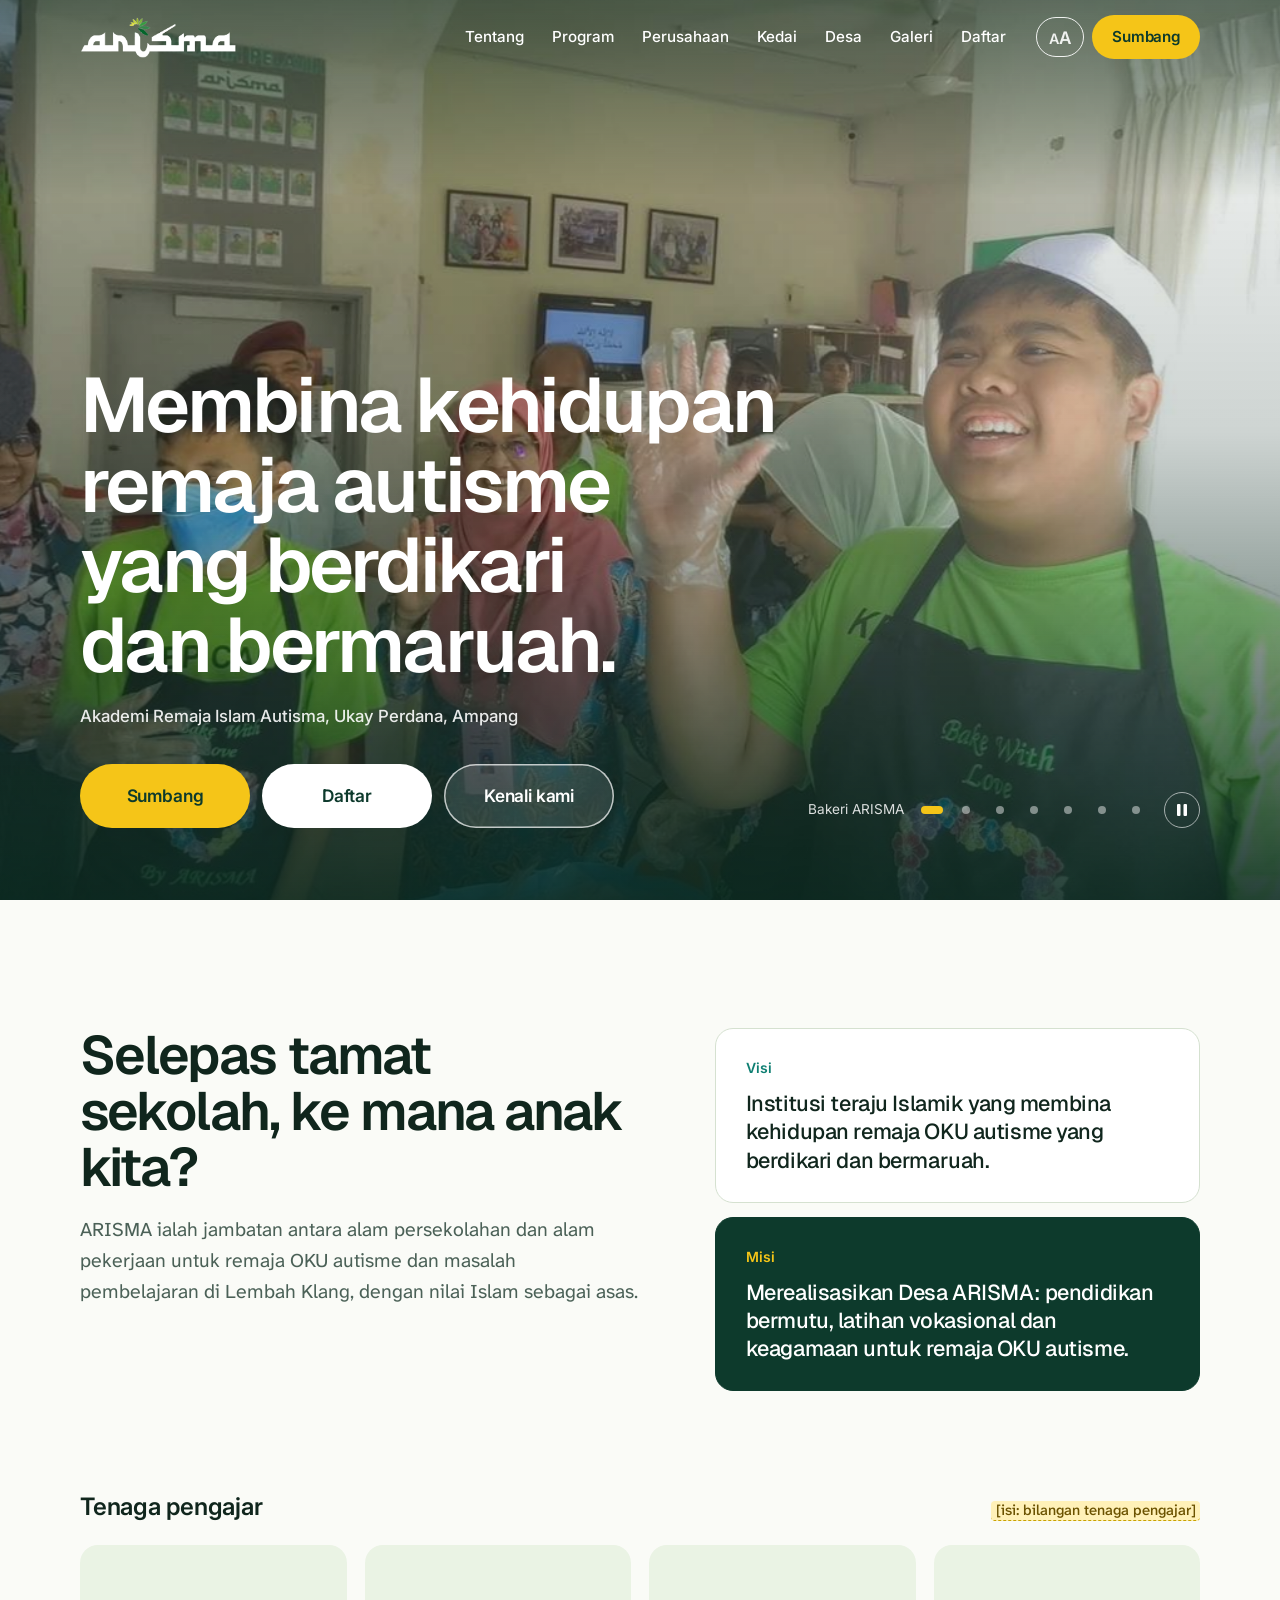
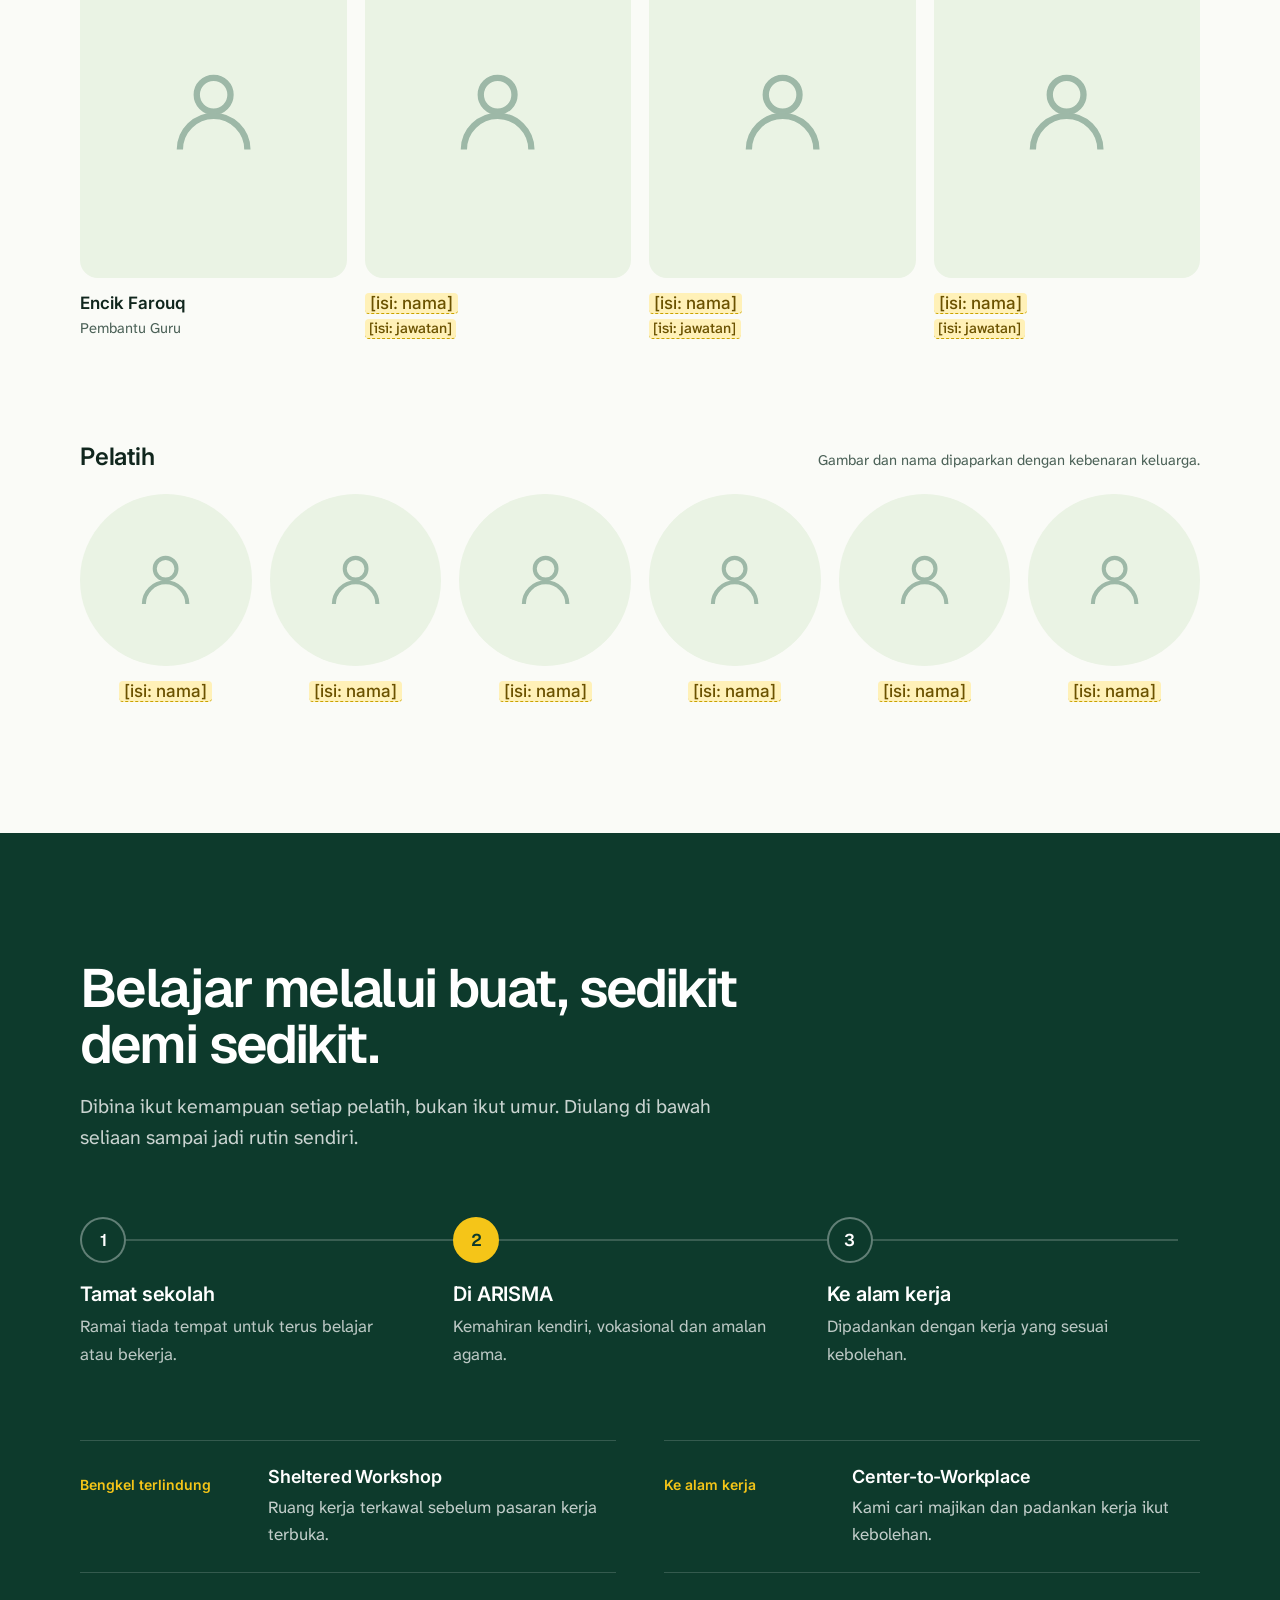
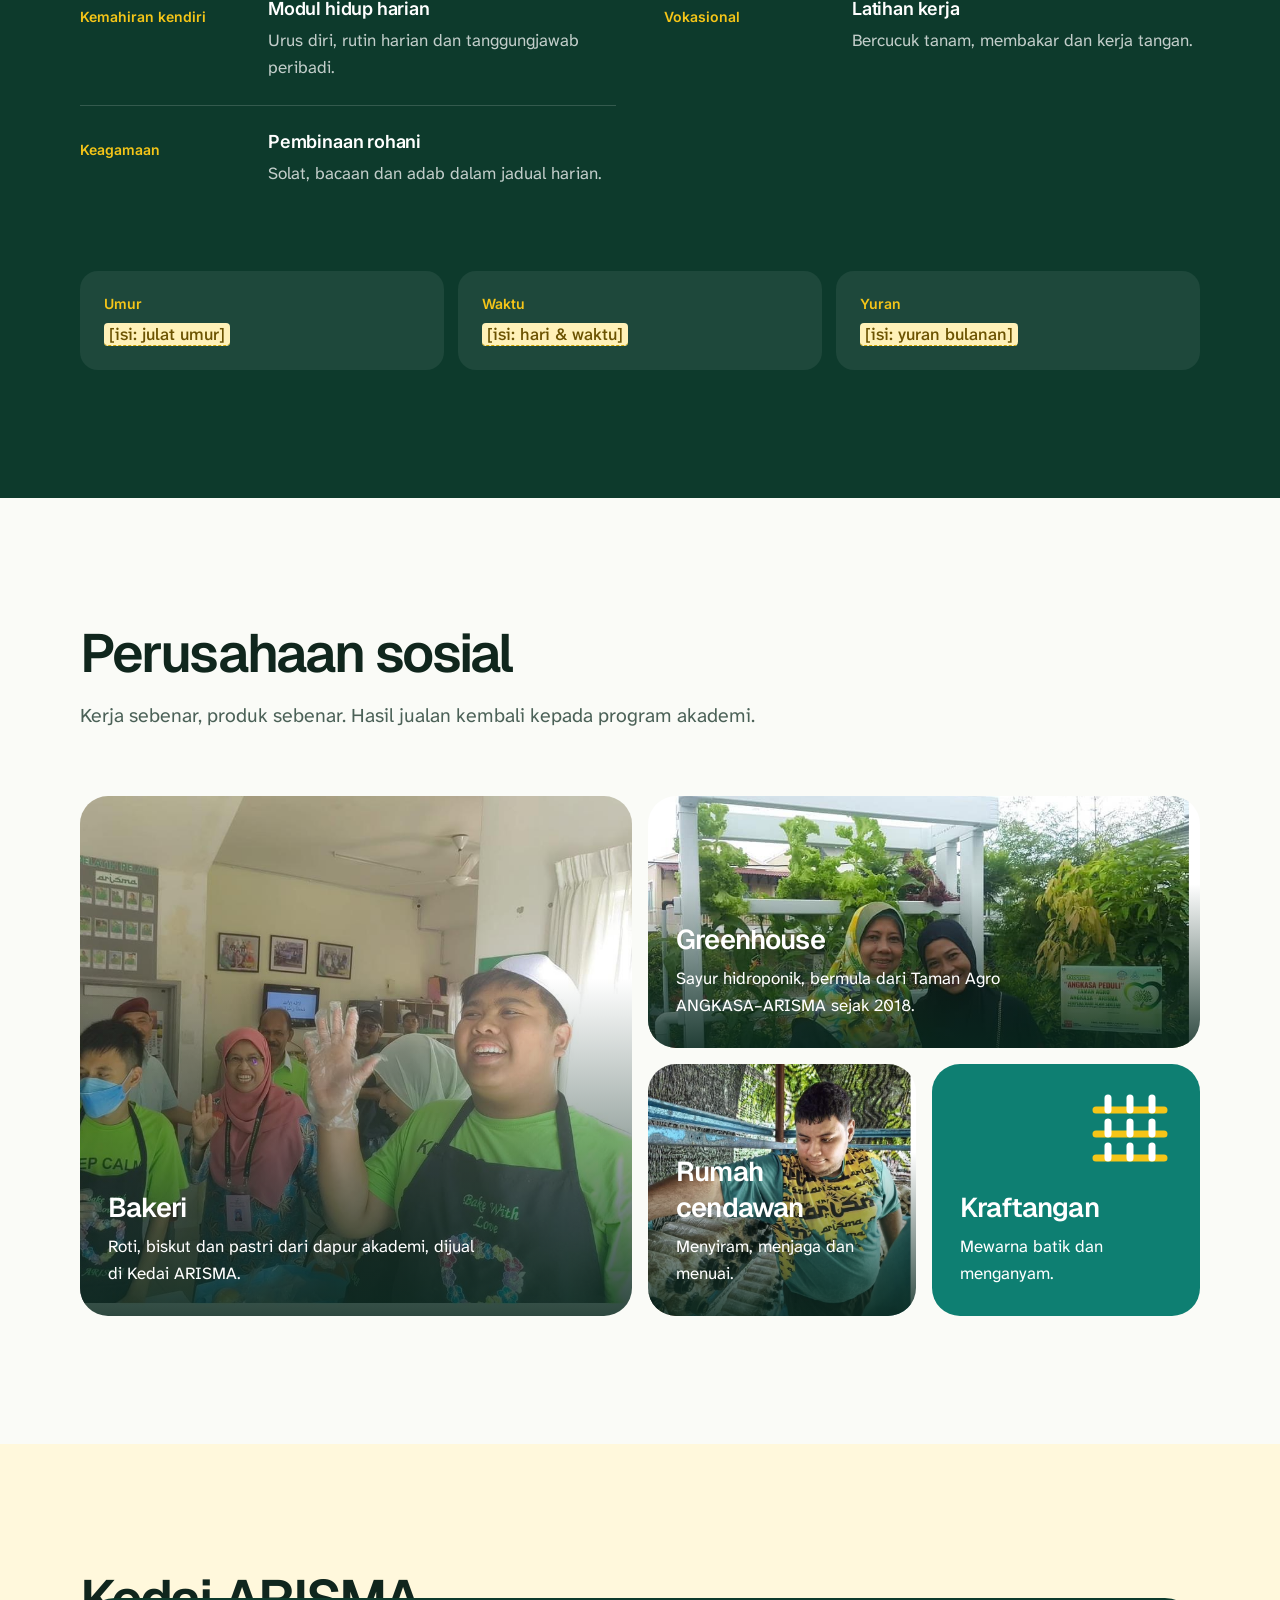
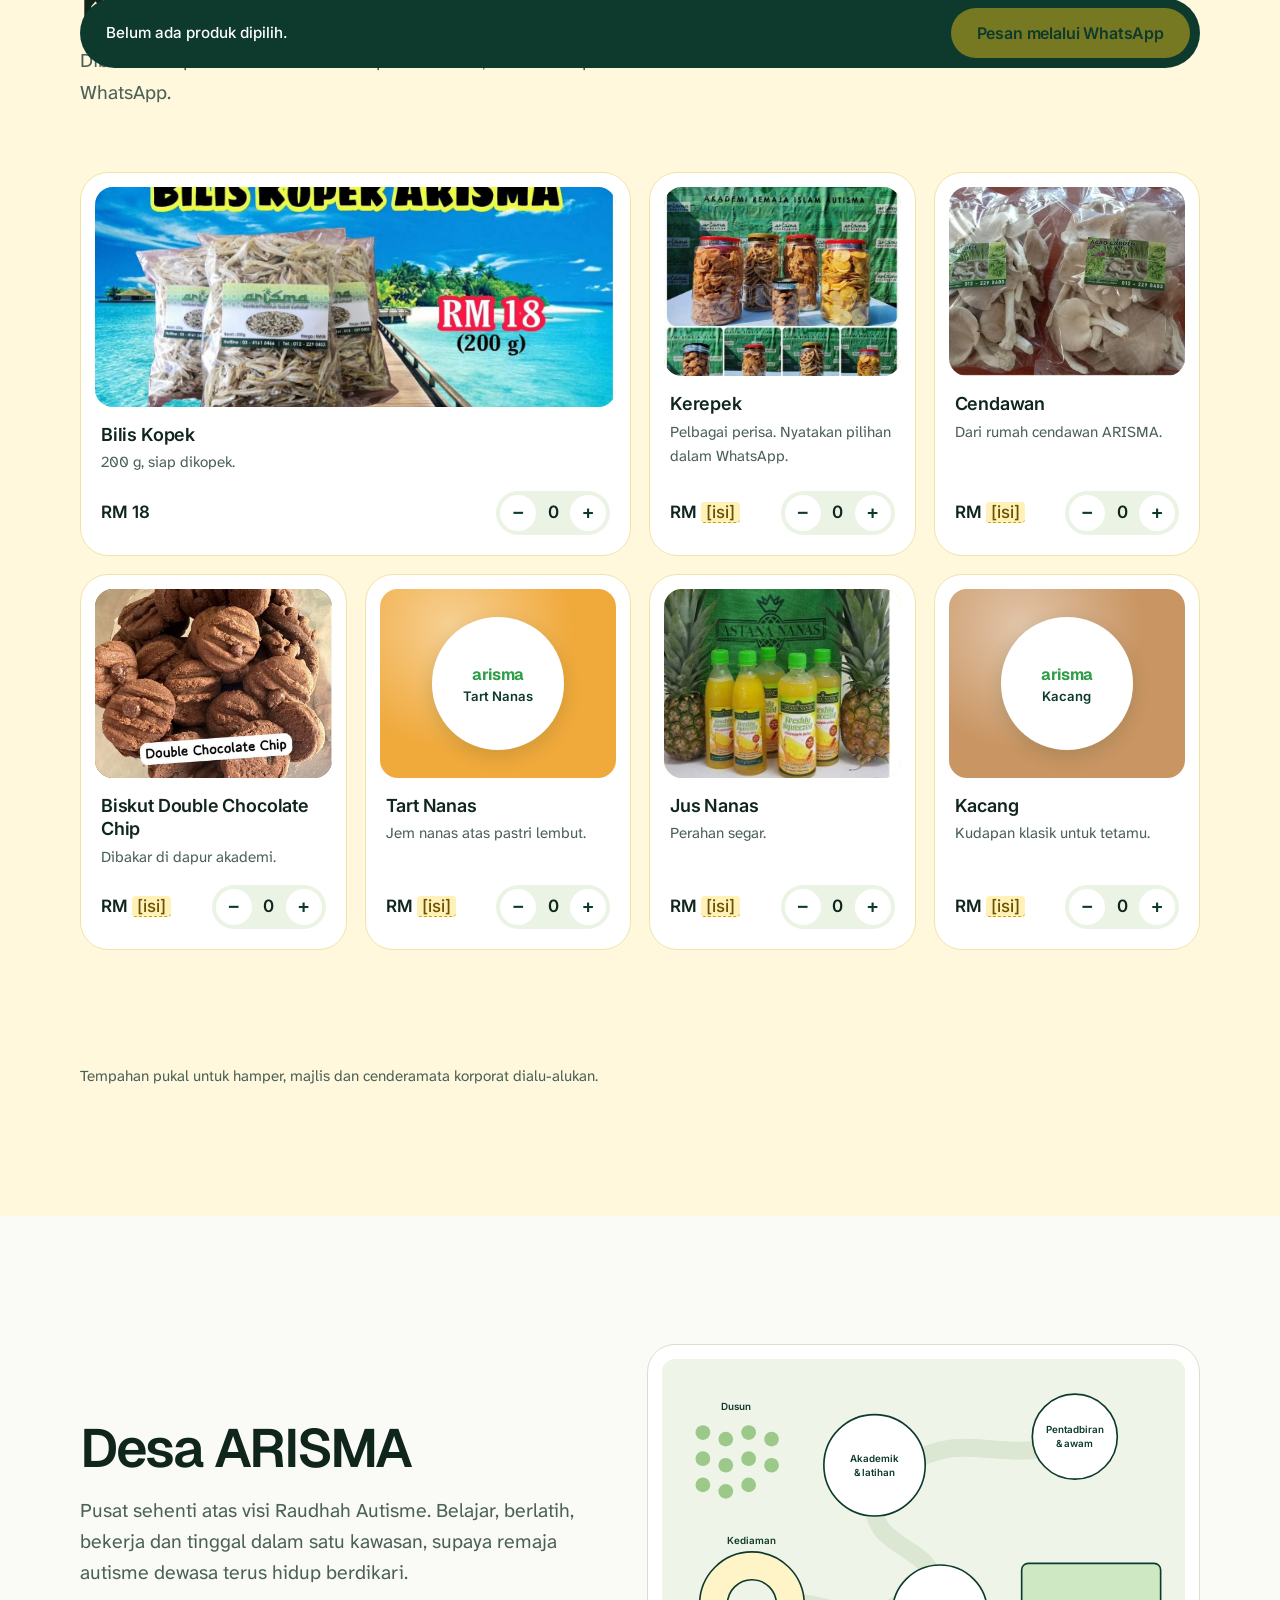
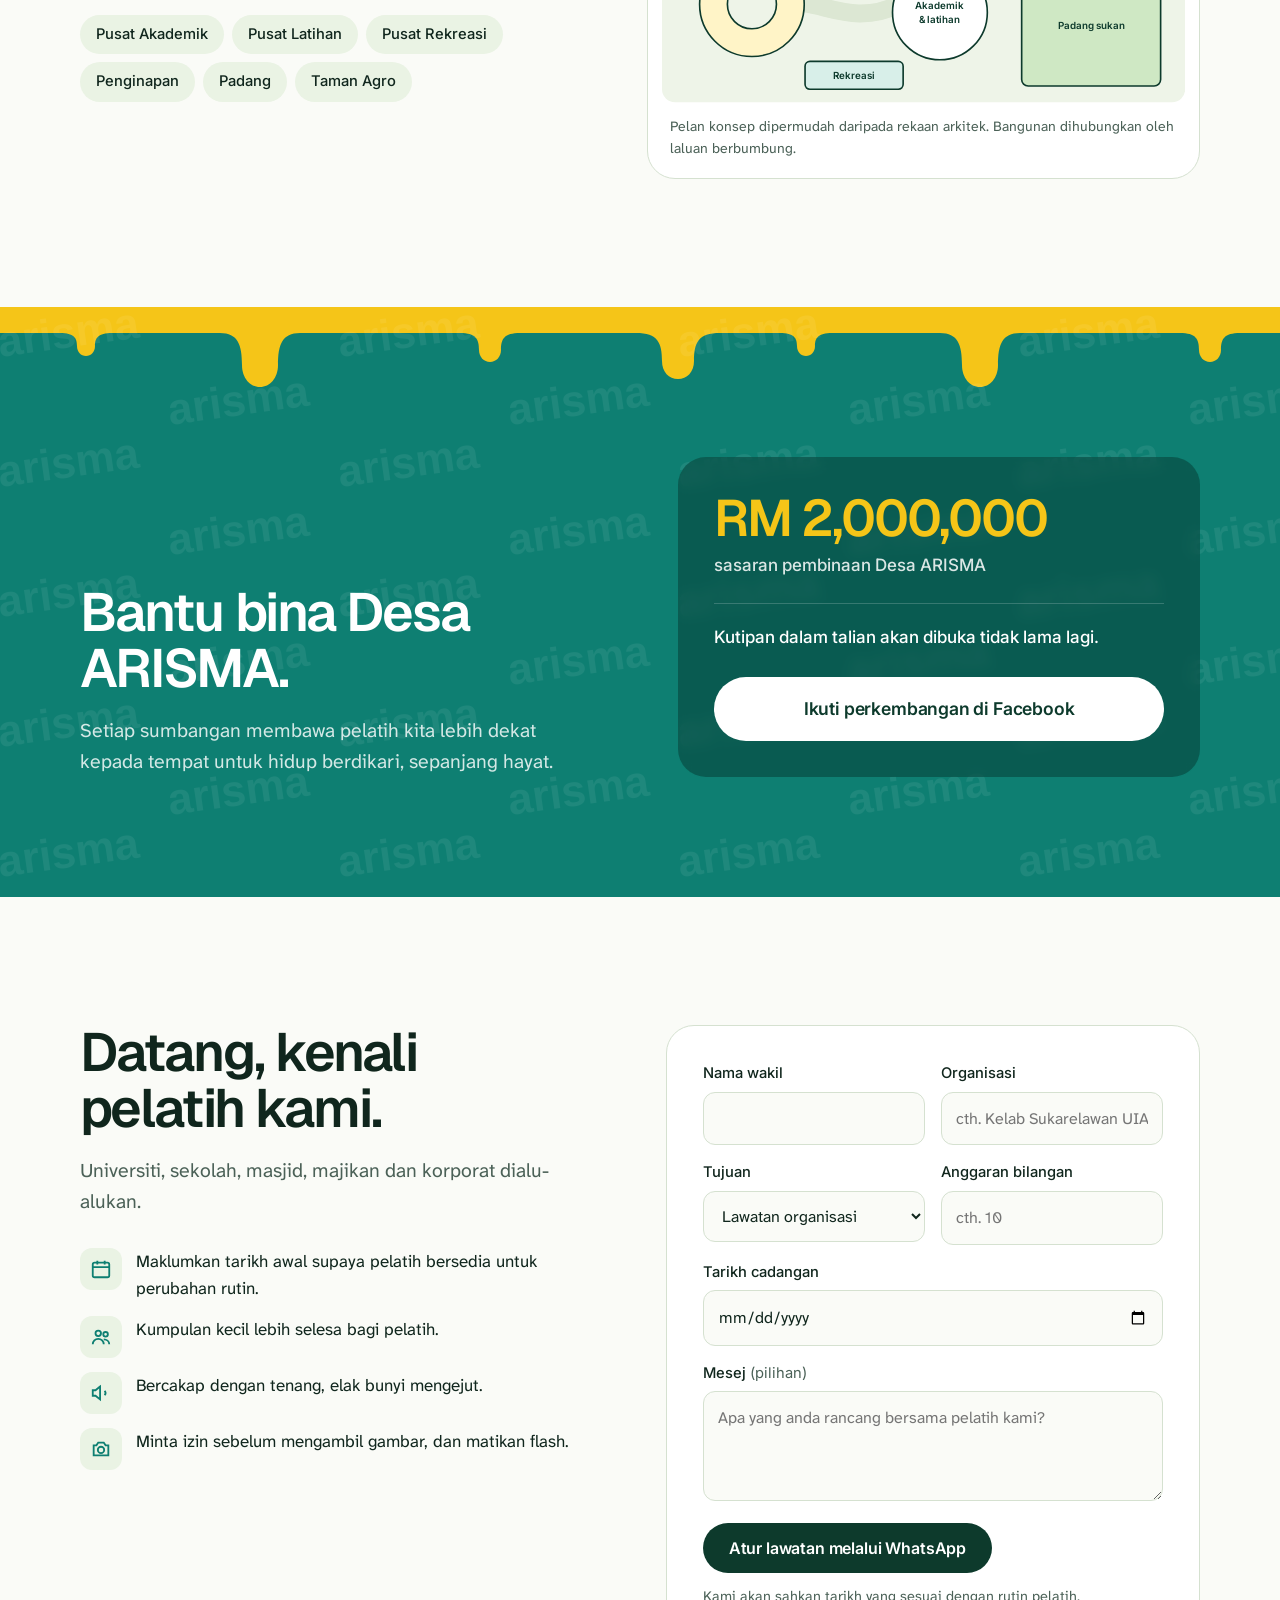
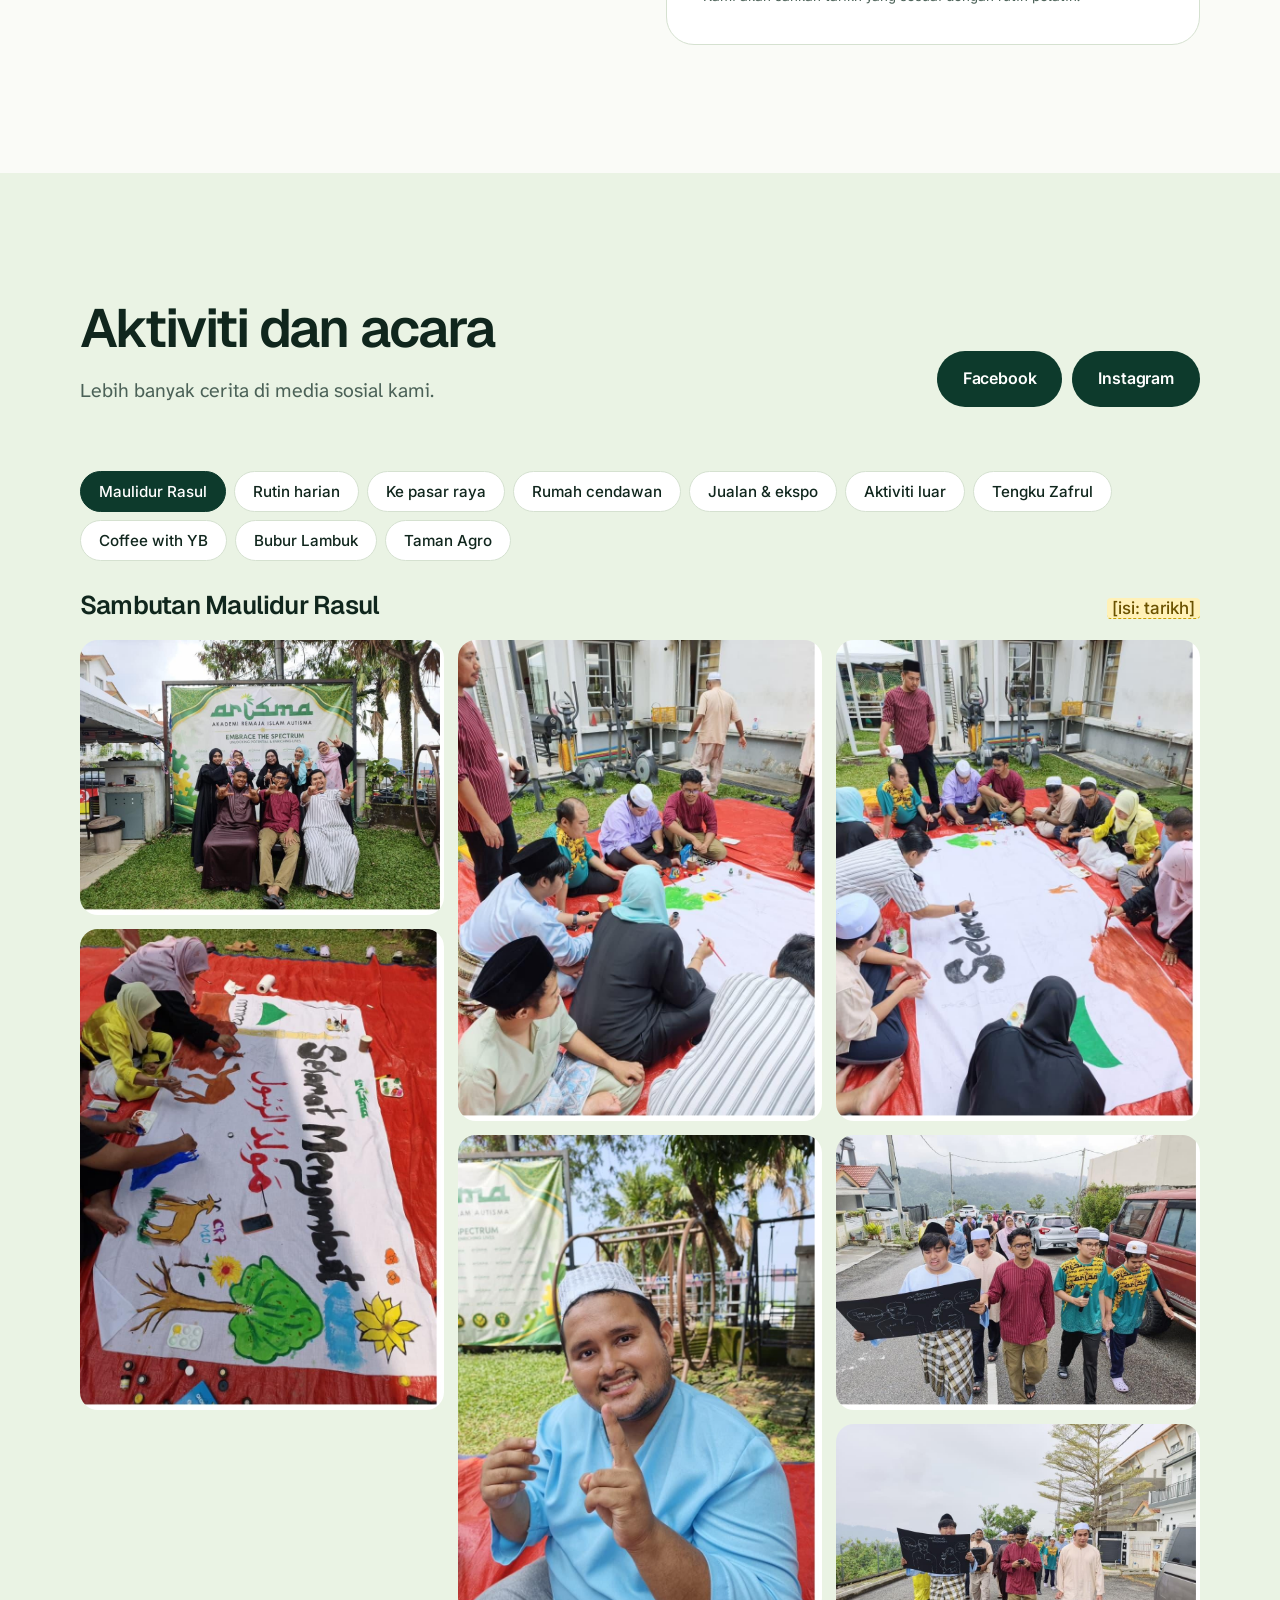
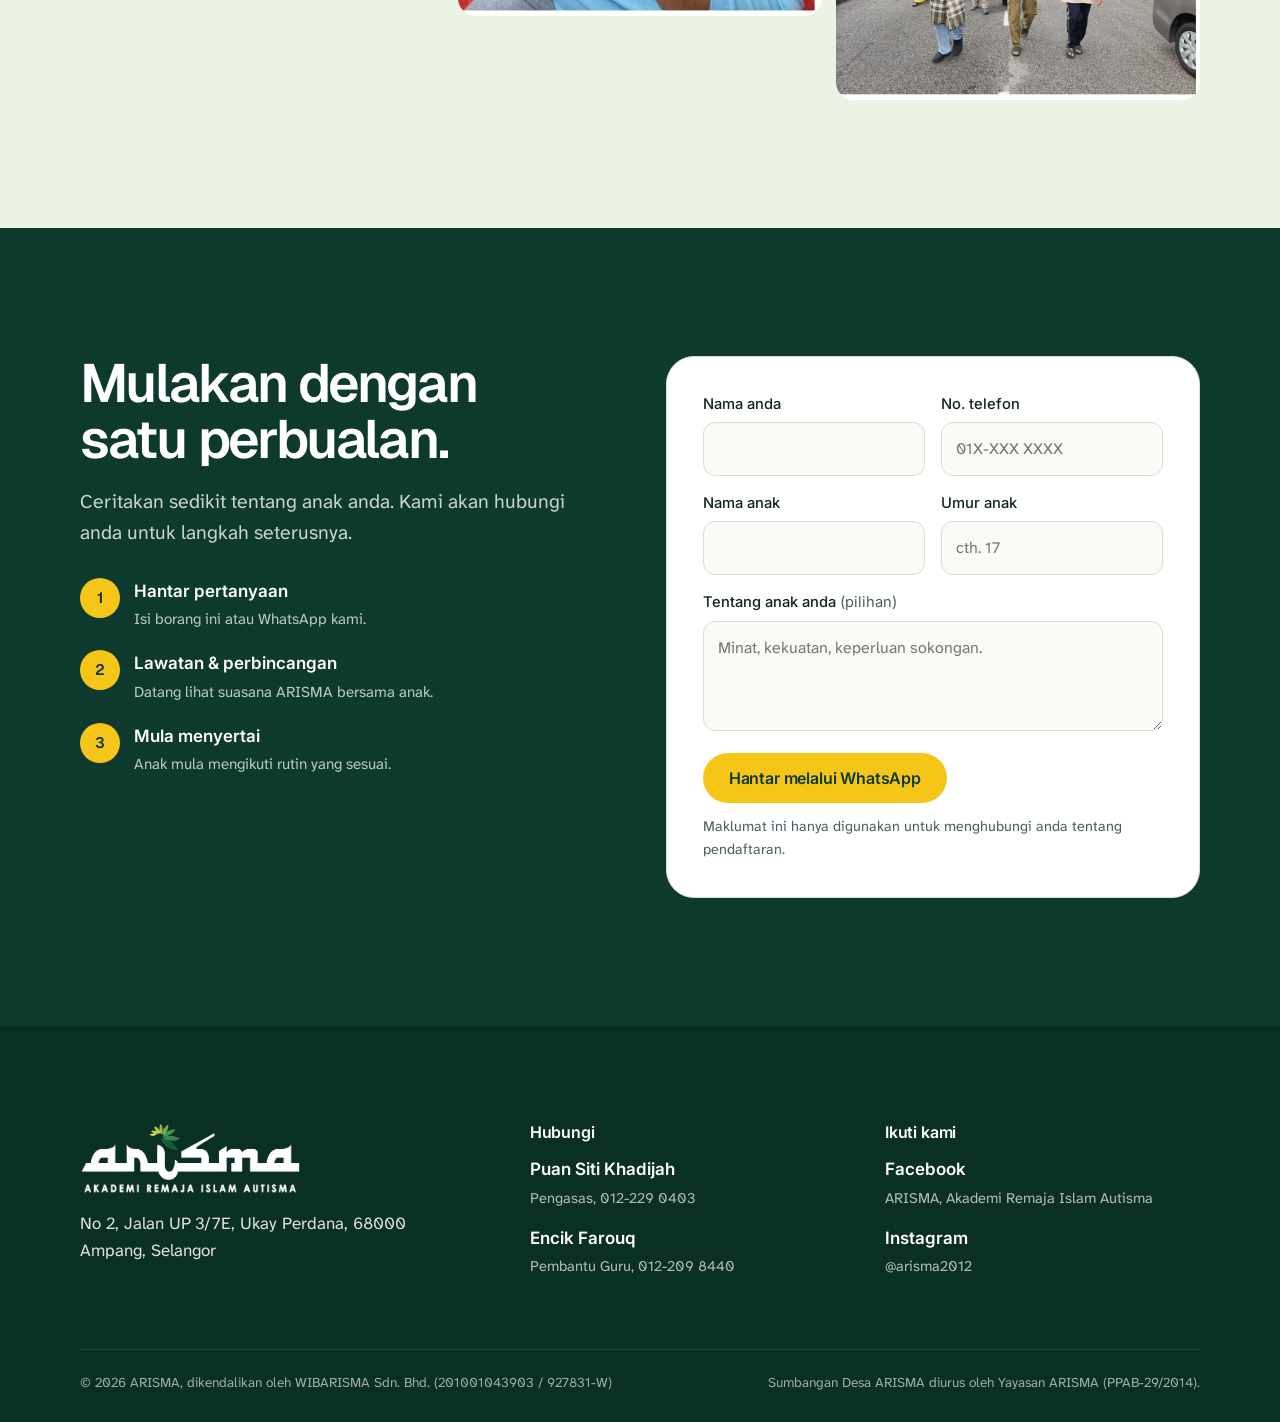
==== index.html @ 188ac7cd "Add files via upload" ====
<!doctype html>
<html lang="ms">
<head>
<meta charset="utf-8">
<meta name="viewport" content="width=device-width, initial-scale=1, viewport-fit=cover">
<title>ARISMA · Akademi Remaja Islam Autisma</title>
<meta name="description" content="Akademi di Ukay Perdana, Ampang yang membimbing remaja autisme melalui kemahiran kendiri, latihan vokasional dan pembinaan rohani.">
<link rel="preconnect" href="https://fonts.googleapis.com">
<link rel="preconnect" href="https://fonts.gstatic.com" crossorigin>
<link rel="stylesheet" href="https://fonts.googleapis.com/css2?family=Geist:wght@500;600;700&family=Inter:wght@500;600&family=Atkinson+Hyperlegible+Next:wght@400;500;700&display=swap">
<style>
/* =========================================================
   ARISMA — gaya
   Warna diambil daripada jersi pelatih: teal + kuning,
   dan logo: hijau daun.
   ========================================================= */
:root{
  --hutan:#0D3A2C;      /* hijau gelap, latar gelap & teks tajuk */
  --hijau:#2E9E48;      /* hijau logo */
  --teal:#0E7F72;       /* teal jersi */
  --kuning:#F5C518;     /* kuning jersi, butang utama */
  --daun:#EAF3E4;       /* latar selang-seli */
  --kertas:#FAFBF7;     /* latar utama */
  --ink:#10261D;
  --muted:#4B6157;
  --line:#D5E1D0;
  --f-display:"Geist", "Inter", system-ui, sans-serif;
  --f-head:"Inter", system-ui, sans-serif;
  --f-body:"Atkinson Hyperlegible Next", "Atkinson Hyperlegible", system-ui, sans-serif;
  --fs:1.0625rem;
  --r-lg:28px; --r-md:18px;
  --plan-ground:#EEF4E8; --plan-walk:#DCE7D3; --plan-ink:#0D3A2C; --plan-tree:#9CC98A;
  --plan-bld:#FFFFFF; --plan-res:#FFF4C7; --plan-rec:#D8EFE9; --plan-field:#CFE8C4; --plan-line:#0D3A2C;
  box-sizing:border-box;
  padding-bottom:env(safe-area-inset-bottom,0px);
}
*,*::before,*::after{box-sizing:inherit}
html{scroll-behavior:smooth;scroll-padding-top:84px}
@media (prefers-reduced-motion:reduce){html{scroll-behavior:auto}}
body{margin:0;background:var(--kertas);color:var(--ink);font-family:var(--f-body);font-size:var(--fs);line-height:1.6;-webkit-font-smoothing:antialiased}
img{max-width:100%;display:block}
a{color:inherit}
:focus-visible{outline:3px solid var(--kuning);outline-offset:3px;border-radius:6px}
.wrap{width:100%;max-width:1200px;margin:0 auto;padding:0 clamp(20px,4vw,40px)}
.sr{position:absolute;width:1px;height:1px;overflow:hidden;clip:rect(0 0 0 0);white-space:nowrap}
.isi{background:#FFF1B8;color:#6B5200;border-bottom:1.5px dashed #C9A200;padding:0 .3em;border-radius:4px;font-weight:500}

/* ---------- Tipografi ---------- */
h1,h2{font-family:var(--f-display);font-weight:600;letter-spacing:-.035em;line-height:1.04;margin:0}
h2{font-size:clamp(2rem,4.2vw,3.4rem)}
h3{font-family:var(--f-head);font-weight:600;font-size:1.125rem;letter-spacing:-.01em;line-height:1.3;margin:0}
p{margin:0}
.lead{font-size:1.15em;color:var(--muted);max-width:52ch;margin-top:18px}
.dark .lead{color:rgba(255,255,255,.78)}
.label{font-family:var(--f-head);font-weight:600;font-size:.875rem;color:var(--teal)}
.dark .label{color:var(--kuning)}

/* ---------- Butang ---------- */
.btn{display:inline-flex;align-items:center;justify-content:center;gap:10px;font-family:var(--f-head);font-weight:600;font-size:1rem;letter-spacing:-.01em;padding:15px 26px;border-radius:999px;border:0;text-decoration:none;cursor:pointer;transition:transform .15s ease, background-color .15s ease}
.btn:active{transform:scale(.98)}
.btn-kuning{background:var(--kuning);color:var(--hutan)}
.btn-kuning:hover{background:#FFD43B}
.btn-hijau{background:var(--hutan);color:#fff}
.btn-hijau:hover{background:#12503C}
.btn-putih{background:#fff;color:var(--hutan)}
.btn-kaca{background:rgba(255,255,255,.12);color:#fff;box-shadow:inset 0 0 0 1.5px rgba(255,255,255,.7);backdrop-filter:blur(8px);-webkit-backdrop-filter:blur(8px)}
.btn-kaca:hover{background:rgba(255,255,255,.22)}
.btn[disabled]{opacity:.45;cursor:not-allowed}

/* ---------- Header ---------- */
.head{position:fixed;top:0;left:0;right:0;z-index:50;padding-top:env(safe-area-inset-top,0px);color:#fff;transition:background-color .25s ease, color .25s ease, box-shadow .25s ease}
.head.solid{background:rgba(250,251,247,.94);color:var(--ink);box-shadow:0 1px 0 var(--line);backdrop-filter:blur(10px);-webkit-backdrop-filter:blur(10px)}
.head-row{display:flex;align-items:center;gap:18px;height:74px}
.brand{display:flex;align-items:center;gap:10px;text-decoration:none;margin-right:auto}
.brand img{height:42px;width:auto}
.brand .logo-c{display:none}
.head.solid .logo-w{display:none}
.head.solid .logo-c{display:block}
.foot-logo img{height:auto;width:220px}
.nav{display:flex;gap:4px}
.nav a{font-family:var(--f-head);font-weight:500;font-size:.95rem;text-decoration:none;padding:8px 12px;border-radius:999px}
.nav a:hover{background:rgba(255,255,255,.14)}
.head.solid .nav a:hover{background:var(--daun)}
.tools{display:flex;align-items:center;gap:8px}
.icon-btn{font-family:var(--f-head);font-weight:600;font-size:.9rem;background:transparent;color:inherit;border:1.5px solid currentColor;border-radius:999px;height:40px;min-width:44px;padding:0 12px;cursor:pointer;opacity:.9}
.menu-btn{display:none}
.head .btn{padding:10px 20px;font-size:.95rem}
@media (max-width:1060px){
  .menu-btn{display:inline-block}
  .nav{display:none;position:absolute;top:100%;left:0;right:0;flex-direction:column;gap:0;background:var(--hutan);color:#fff;padding:10px clamp(20px,4vw,40px) 22px}
  .nav.open{display:flex}
  .nav a{padding:14px 0;border-radius:0;border-bottom:1px solid rgba(255,255,255,.12);font-size:1.05rem}
  .head.solid .nav a:hover,.nav a:hover{background:transparent;color:var(--kuning)}
}
@media (max-width:520px){.head .btn-kuning{display:none}}

/* ---------- 1. Landing ---------- */
.hero{position:relative;height:100svh;min-height:620px;max-height:1100px;background:var(--hutan);color:#fff;overflow:hidden}
.slides{position:absolute;inset:0;margin:0;padding:0;list-style:none}
.slide{position:absolute;inset:0;opacity:0;transition:opacity 1.9s cubic-bezier(.4,0,.2,1)}
.slide.on{opacity:1;z-index:1}
.slide img{width:100%;height:100%;object-fit:cover;transform:scale(1.05)}
.slide.on img{animation:zum 10s cubic-bezier(.25,.1,.25,1) forwards}
@keyframes zum{0%{transform:scale(1.05) translate3d(0,0,0)}100%{transform:scale(1.17) translate3d(-1.6%,-1%,0)}}
.hero::after{content:"";position:absolute;inset:0;z-index:1;pointer-events:none;
  background:linear-gradient(180deg,rgba(9,40,30,.55) 0%,rgba(9,40,30,.1) 22%,rgba(9,40,30,.2) 48%,rgba(9,40,30,.88) 100%)}
.hero-inner{position:absolute;z-index:2;left:0;right:0;bottom:clamp(36px,8vh,88px)}
.hero h1{font-size:clamp(2.5rem,6vw,5rem);max-width:14ch;text-wrap:balance}
.hero-sub{font-family:var(--f-head);font-weight:500;font-size:1.05rem;margin-top:18px;opacity:.9}
.hero-inner>*{opacity:0;transform:translateY(22px);animation:heroIn 1s cubic-bezier(.16,.84,.3,1) forwards}
.hero-inner>h1{animation-delay:.1s}
.hero-inner>.hero-sub{animation-delay:.32s;opacity:0}
.hero-inner>.hero-foot{animation-delay:.5s}
@keyframes heroIn{to{opacity:1;transform:translateY(0)}}
.hero-inner>.hero-sub{animation-name:heroInSub}
@keyframes heroInSub{to{opacity:.9;transform:translateY(0)}}
.hero-foot{display:flex;justify-content:space-between;align-items:flex-end;gap:24px;flex-wrap:wrap;margin-top:34px}
.hero-actions{display:flex;flex-wrap:wrap;gap:12px}
.hero-actions .btn{font-size:1.08rem;padding:18px 32px;min-width:170px}
.hero-ctrl{display:flex;align-items:center;gap:14px;justify-content:flex-end}
.hero-cap{font-family:var(--f-head);font-size:.85rem;opacity:.85;text-align:right}
.dots{display:flex;gap:6px}
.dots button{width:28px;height:28px;padding:0;border:0;background:transparent;cursor:pointer;display:grid;place-items:center}
.dots button::before{content:"";width:8px;height:8px;border-radius:50%;background:rgba(255,255,255,.45);transition:width .3s ease, background-color .3s ease}
.dots button[aria-current="true"]::before{width:22px;border-radius:6px;background:var(--kuning)}
.pause{width:36px;height:36px;border-radius:50%;border:1.5px solid rgba(255,255,255,.6);background:transparent;color:#fff;cursor:pointer;display:grid;place-items:center}
.pause svg{width:14px;height:14px}
@media (max-width:760px){
  .hero-foot{flex-direction:column;align-items:stretch}
  .hero-actions{flex-direction:column}
  .hero-actions .btn{width:100%}
  .hero-ctrl{justify-content:space-between}
  .hero-cap{text-align:left}
}
@media (prefers-reduced-motion:reduce){.slide{transition:none}.slide.on img{animation:none}.hero-inner>*{animation:none;opacity:1;transform:none}.ev-head,.grid button{animation:none;opacity:1;transform:none}.path::before{transition:none}.path li .n{transition:none}.reveal,.reveal-stagger>*{transition:none;opacity:1;transform:none}}

/* ---------- Muncul satu-satu bila sampai skrin ---------- */
.reveal{opacity:0;transform:translateY(26px);transition:opacity .7s cubic-bezier(.16,.84,.3,1),transform .7s cubic-bezier(.16,.84,.3,1)}
.reveal.in-view{opacity:1;transform:translateY(0)}
.reveal-stagger>*{opacity:0;transform:translateY(20px);transition:opacity .6s cubic-bezier(.16,.84,.3,1),transform .6s cubic-bezier(.16,.84,.3,1)}
.reveal-stagger.in-view>*{opacity:1;transform:translateY(0)}
.reveal-stagger.in-view>*:nth-child(1){transition-delay:.04s}
.reveal-stagger.in-view>*:nth-child(2){transition-delay:.1s}
.reveal-stagger.in-view>*:nth-child(3){transition-delay:.16s}
.reveal-stagger.in-view>*:nth-child(4){transition-delay:.22s}
.reveal-stagger.in-view>*:nth-child(5){transition-delay:.28s}
.reveal-stagger.in-view>*:nth-child(6){transition-delay:.34s}
.reveal-stagger.in-view>*:nth-child(n+7){transition-delay:.4s}

/* ---------- Seksyen umum ---------- */
.sec{padding:clamp(76px,10vw,132px) 0}
.alt{background:var(--daun)}
.dark{background:var(--hutan);color:#fff}
.sec-head{max-width:760px;margin-bottom:clamp(40px,5vw,64px)}
.sec-head.row{max-width:none;display:flex;justify-content:space-between;align-items:flex-end;gap:24px;flex-wrap:wrap}

/* ---------- 2. Tentang kami ---------- */
.about{display:grid;grid-template-columns:1.15fr 1fr;gap:clamp(36px,6vw,90px);align-items:start}
.vm{display:grid;gap:14px}
.vm-card{background:#fff;border-radius:var(--r-md);padding:28px 30px;border:1px solid var(--line)}
.vm-card p:last-child{font-family:var(--f-display);font-weight:500;font-size:1.35rem;letter-spacing:-.02em;line-height:1.3;margin-top:10px}
.vm-card.misi{background:var(--hutan);color:#fff;border-color:var(--hutan)}
.vm-card.misi .label{color:var(--kuning)}
.team{margin-top:clamp(64px,8vw,100px)}
.team-head{display:flex;justify-content:space-between;align-items:baseline;gap:16px;flex-wrap:wrap;margin-bottom:22px}
.team-head h3{font-size:1.5rem}
.note{font-size:.92rem;color:var(--muted)}
.people{display:grid;grid-template-columns:repeat(4,1fr);gap:18px}
.person .pf{aspect-ratio:4/5;border-radius:var(--r-md);background:var(--daun);display:grid;place-items:center;color:#9DB8A7;overflow:hidden;margin-bottom:12px}
.person .pf svg{width:38%}
.person b{display:block;font-family:var(--f-head);font-weight:600}
.person > span{display:block;font-size:.92rem;color:var(--muted)}
.trainees{display:grid;grid-template-columns:repeat(6,1fr);gap:18px}
.trainees .pf{aspect-ratio:1;border-radius:50%}
.trainees .person{text-align:center}
@media (max-width:900px){.about{grid-template-columns:1fr}.people{grid-template-columns:repeat(2,1fr)}.trainees{grid-template-columns:repeat(3,1fr)}}

/* ---------- 3. Program ---------- */
.path{list-style:none;margin:0 0 clamp(48px,6vw,72px);padding:0;display:grid;grid-template-columns:repeat(3,1fr);position:relative}
.path::before{content:"";position:absolute;top:22px;left:22px;right:22px;height:2px;background:rgba(255,255,255,.18);transform-origin:left center;transform:scaleX(0);transition:transform 1.1s cubic-bezier(.65,0,.35,1)}
.path.in-view::before{transform:scaleX(1)}
.path li{position:relative;padding-right:24px}
.path .n{width:46px;height:46px;border-radius:50%;display:grid;place-items:center;font-family:var(--f-display);font-weight:600;background:var(--hutan);border:2px solid rgba(255,255,255,.35);position:relative;opacity:0;transform:scale(.4);transition:opacity .5s ease,transform .5s cubic-bezier(.34,1.56,.64,1)}
.path.in-view .n{opacity:1;transform:scale(1)}
.path.in-view li:nth-child(1) .n{transition-delay:.1s}
.path.in-view li:nth-child(2) .n{transition-delay:.4s}
.path.in-view li:nth-child(3) .n{transition-delay:.7s}
.path li.here .n{background:var(--kuning);color:var(--hutan);border-color:var(--kuning)}
.path h3{margin-top:18px;font-size:1.25rem}
.path p{color:rgba(255,255,255,.72);margin-top:6px;max-width:30ch}
.progs{display:grid;grid-template-columns:repeat(2,1fr);gap:0 48px}
.prog{padding:24px 0;border-top:1px solid rgba(255,255,255,.16);display:grid;grid-template-columns:170px 1fr;gap:18px}
.prog .label{padding-top:3px}
.prog p{color:rgba(255,255,255,.75);margin-top:6px}
.facts{margin:clamp(40px,5vw,60px) 0 0;display:grid;grid-template-columns:repeat(3,1fr);gap:14px}
.fact{background:rgba(255,255,255,.07);border-radius:var(--r-md);padding:22px 24px}
.fact dt{font-family:var(--f-head);font-weight:600;font-size:.875rem;color:var(--kuning)}
.fact dd{margin:6px 0 0}
@media (max-width:860px){
  .path{grid-template-columns:1fr;gap:26px}
  .path::before{top:22px;bottom:22px;left:22px;right:auto;width:2px;height:auto;transform-origin:top center;transform:scaleY(0)}
  .path.in-view::before{transform:scaleY(1)}
  .path li{display:grid;grid-template-columns:46px 1fr;gap:0 18px}
  .path h3{margin-top:8px}.path p{grid-column:2}
  .progs{grid-template-columns:1fr}.prog{grid-template-columns:1fr;gap:4px}
  .facts{grid-template-columns:1fr}
}

/* ---------- 4. Perusahaan sosial ---------- */
.bento{display:grid;grid-template-columns:repeat(4,1fr);grid-auto-rows:minmax(250px,auto);gap:16px}
.tile{position:relative;border-radius:var(--r-lg);overflow:hidden;padding:28px;display:flex;flex-direction:column;justify-content:flex-end;min-height:250px}
.tile h3{font-family:var(--f-display);font-size:1.7rem;letter-spacing:-.03em;font-weight:600}
.tile p{margin-top:8px;max-width:34ch}
.tile.foto{color:#fff}
.tile.foto img{position:absolute;inset:0;width:100%;height:100%;object-fit:cover}
.tile.foto::after{content:"";position:absolute;inset:0;background:linear-gradient(180deg,rgba(9,40,30,0) 35%,rgba(9,40,30,.85) 100%)}
.tile.foto > div{position:relative;z-index:1}
.tile.big{grid-column:1/3;grid-row:1/3;min-height:520px}
.tile.wide{grid-column:3/5}
.tile.c2{background:var(--teal);color:#fff}
.tile .ill{position:absolute;top:22px;right:22px;width:96px;height:96px}
@media (max-width:900px){
  .bento{grid-template-columns:1fr 1fr}
  .tile.big{grid-column:1/3;grid-row:auto;min-height:380px}
  .tile.wide{grid-column:1/3}
}
@media (max-width:560px){.bento{grid-template-columns:1fr}.tile.big,.tile.wide{grid-column:auto}}

/* ---------- 5. Kedai ---------- */
.shop{background:#FFF8DC}
.shelf{display:grid;grid-template-columns:repeat(4,1fr);gap:18px}
.item.utama{grid-column:span 2}
.item.utama .pack{aspect-ratio:auto;flex:1;min-height:220px}
.pack.foto::before{display:none}
.pack.foto img{position:absolute;inset:0;width:100%;height:100%;object-fit:cover}
.item{background:#fff;border-radius:var(--r-lg);padding:14px 14px 20px;border:1px solid #F1E3A6;display:flex;flex-direction:column}
.pack{aspect-ratio:5/4;border-radius:var(--r-md);display:grid;place-items:center;position:relative;overflow:hidden}
.pack::before{content:"";position:absolute;inset:0;background:radial-gradient(circle at 30% 20%,rgba(255,255,255,.45),transparent 55%)}
.sticker{position:relative;width:56%;aspect-ratio:1;border-radius:50%;background:#fff;display:grid;place-items:center;text-align:center;box-shadow:0 6px 18px rgba(13,58,44,.15);padding:10px}
.sticker small{display:block;font-family:var(--f-display);font-weight:700;color:var(--hijau);letter-spacing:-.04em;font-size:1rem}
.sticker span{display:block;font-family:var(--f-head);font-weight:600;font-size:.82rem;color:var(--hutan);line-height:1.2;margin-top:2px}
.item h3{margin:16px 6px 0}
.item .desc{margin:4px 6px 0;color:var(--muted);font-size:.95rem;flex:1}
.item-foot{display:flex;justify-content:space-between;align-items:center;margin:16px 6px 0}
.price{font-family:var(--f-head);font-weight:600}
.qty{display:flex;align-items:center;gap:6px;background:var(--daun);border-radius:999px;padding:4px}
.qty button{width:36px;height:36px;border-radius:50%;border:0;background:#fff;color:var(--hutan);font-size:1.2rem;font-weight:600;cursor:pointer}
.qty output{min-width:22px;text-align:center;font-family:var(--f-head);font-weight:600}
.order-bar{position:sticky;bottom:14px;margin-top:26px;background:var(--hutan);color:#fff;border-radius:999px;padding:10px 10px 10px 26px;display:flex;align-items:center;justify-content:space-between;gap:16px;z-index:5}
.order-bar p{font-family:var(--f-head);font-weight:500;font-size:.95rem}
.shop-note{margin-top:18px;color:var(--muted);font-size:.95rem}
@media (max-width:1060px){.shelf{grid-template-columns:repeat(3,1fr)}}
@media (max-width:900px){.shelf{grid-template-columns:repeat(2,1fr)}}
@media (max-width:560px){.shelf{grid-template-columns:1fr}.item.utama{grid-column:auto}.item.utama .pack{flex:none;min-height:0}.pack{aspect-ratio:16/9}.sticker{width:34%}.order-bar{border-radius:var(--r-md);flex-direction:column;align-items:stretch;padding:16px}.order-bar .btn{width:100%}}

/* ---------- 6. Desa + Sumbang ---------- */
.desa{display:grid;grid-template-columns:1fr 1.1fr;gap:clamp(36px,5vw,72px);align-items:center}
.fac{list-style:none;padding:0;margin:26px 0 0;display:flex;flex-wrap:wrap;gap:8px}
.fac li{background:var(--daun);border-radius:999px;padding:8px 16px;font-family:var(--f-head);font-weight:500;font-size:.92rem}
.plan{margin:0;background:#fff;border-radius:var(--r-lg);padding:14px;border:1px solid var(--line)}
.plan svg{width:100%;height:auto;display:block}
.plan figcaption{font-size:.88rem;color:var(--muted);padding:12px 8px 4px}
.give{position:relative;background:var(--teal);color:#fff;padding:clamp(110px,12vw,150px) 0 clamp(80px,10vw,120px);overflow:hidden}
.give::before{content:"";position:absolute;top:0;left:0;right:0;height:84px;
  background:url("data:image/svg+xml,%3Csvg xmlns='http://www.w3.org/2000/svg' viewBox='0 0 720 84'%3E%3Cpath fill='%23F5C518' d='M0 0h720v26c-22 0-26 10-26 28 0 11-7 18-16 18s-16-7-16-18c0-18-4-28-26-28H520c-16 0-19 6-19 17 0 7-5 12-11 12s-11-5-11-12c0-11-3-17-19-17H300c-18 0-22 12-22 32 0 13-8 22-18 22s-18-9-18-22c0-20-4-32-22-32H112c-14 0-17 5-17 13 0 6-4 10-9 10s-9-4-9-10c0-8-3-13-17-13H0z'/%3E%3C/svg%3E") repeat-x 0 0/720px 84px}
.give::after{content:"";position:absolute;inset:0;opacity:.07;pointer-events:none;
  background:url("data:image/svg+xml,%3Csvg xmlns='http://www.w3.org/2000/svg' width='340' height='130'%3E%3Ctext x='0' y='50' font-family='Arial Black,Arial' font-weight='900' font-size='44' fill='%23ffffff' transform='rotate(-8 0 50)'%3Earisma%3C/text%3E%3Ctext x='170' y='118' font-family='Arial Black,Arial' font-weight='900' font-size='44' fill='%23ffffff' transform='rotate(-8 170 118)'%3Earisma%3C/text%3E%3C/svg%3E") repeat}
.give .wrap{position:relative;z-index:1;display:grid;grid-template-columns:1fr 1fr;gap:clamp(36px,6vw,90px);align-items:end}
.give .lead{color:rgba(255,255,255,.82)}
.meter{background:rgba(6,50,44,.45);border-radius:var(--r-lg);padding:clamp(26px,3vw,36px);backdrop-filter:blur(6px);-webkit-backdrop-filter:blur(6px)}
.amt{font-family:var(--f-display);font-weight:600;letter-spacing:-.04em;font-size:clamp(2.6rem,5vw,4rem);line-height:1;color:var(--kuning)}
.of{margin-top:8px;font-family:var(--f-head);font-weight:500;opacity:.85}
.bar{height:16px;border-radius:999px;background:rgba(255,255,255,.18);margin:24px 0 12px;overflow:hidden}
.bar i{display:block;height:100%;width:0;background:var(--kuning);border-radius:inherit;transition:width 1.6s cubic-bezier(.2,.7,.2,1)}
.meta{display:flex;justify-content:space-between;font-family:var(--f-head);font-weight:500;font-size:.92rem;opacity:.9}
.meter .btn{width:100%;margin-top:26px;font-size:1.1rem;padding:18px}
.fine{font-size:.85rem;opacity:.75;margin-top:14px}
#targetTutup{font-size:clamp(2.2rem,4vw,3.3rem);white-space:nowrap}
.soon{margin-top:24px;padding-top:20px;border-top:1px solid rgba(255,255,255,.18);font-family:var(--f-head);font-weight:500}
@media (max-width:900px){.desa,.give .wrap{grid-template-columns:1fr}}

/* ---------- Borang (7 & 9) ---------- */
.split{display:grid;grid-template-columns:1fr 1.05fr;gap:clamp(36px,6vw,80px);align-items:start}
.etiquette{list-style:none;padding:0;margin:30px 0 0;display:grid;gap:14px}
.etiquette li{display:grid;grid-template-columns:42px 1fr;gap:14px;align-items:start}
.etiquette svg{width:42px;height:42px;padding:10px;border-radius:12px;background:var(--daun);color:var(--teal)}
.steps{list-style:none;padding:0;margin:30px 0 0;display:grid;gap:18px}
.steps li{display:grid;grid-template-columns:40px 1fr;gap:14px}
.steps .n{width:40px;height:40px;border-radius:50%;background:var(--kuning);color:var(--hutan);display:grid;place-items:center;font-family:var(--f-display);font-weight:600}
.steps b{font-family:var(--f-head);font-weight:600;display:block}
.steps span{color:rgba(255,255,255,.72);font-size:.95rem}
.form{background:#fff;color:var(--ink);border-radius:var(--r-lg);padding:clamp(24px,3vw,36px);border:1px solid var(--line)}
.fields{display:grid;grid-template-columns:1fr 1fr;gap:16px}
.field{display:flex;flex-direction:column;gap:6px}
.field.full{grid-column:1/-1}
.field label{font-family:var(--f-head);font-weight:500;font-size:.92rem}
.opt{color:var(--muted);font-weight:400}
.field input,.field select,.field textarea{font:inherit;font-size:1rem;padding:13px 14px;border-radius:12px;border:1.5px solid var(--line);background:var(--kertas);color:var(--ink);width:100%}
.field textarea{min-height:110px;resize:vertical}
.field input:focus,.field select:focus,.field textarea:focus{outline:none;border-color:var(--teal);background:#fff}
.field [aria-invalid="true"]{border-color:#C0392B}
.check{flex-direction:row;align-items:center;gap:10px}
.check input{width:20px;height:20px;accent-color:var(--teal)}
.form-foot{margin-top:22px;display:flex;flex-direction:column;gap:12px}
.form-foot .btn{align-self:flex-start}
.hint{font-size:.9rem;color:var(--muted)}
.hint.err{color:#B03A2E}
@media (max-width:900px){.split{grid-template-columns:1fr}}
@media (max-width:560px){.fields{grid-template-columns:1fr}.form-foot .btn{width:100%}}

/* ---------- 8. Galeri ---------- */
.socials{display:flex;gap:10px;flex-wrap:wrap}
.tabs{display:flex;gap:8px;flex-wrap:wrap;margin-bottom:28px}
@media (max-width:760px){.tabs{flex-wrap:nowrap;overflow-x:auto;margin-left:calc(-1*clamp(20px,4vw,40px));margin-right:calc(-1*clamp(20px,4vw,40px));padding:0 clamp(20px,4vw,40px) 6px}.tabs button{flex:none}}
.tabs button{font-family:var(--f-head);font-weight:500;font-size:.95rem;padding:10px 18px;border-radius:999px;border:1.5px solid var(--line);background:#fff;color:var(--ink);cursor:pointer}
.tabs button[aria-selected="true"]{background:var(--hutan);border-color:var(--hutan);color:#fff}
@keyframes evIn{from{opacity:0;transform:translateY(10px)}to{opacity:1;transform:translateY(0)}}
.ev-head{display:flex;justify-content:space-between;align-items:baseline;gap:16px;flex-wrap:wrap;margin-bottom:18px;opacity:0;animation:evIn .5s cubic-bezier(.16,.84,.3,1) forwards}
.ev-head h3{font-family:var(--f-display);font-size:1.6rem;letter-spacing:-.03em}
.ev-head p{font-family:var(--f-head);font-weight:500;color:var(--muted)}
.grid{columns:3 280px;column-gap:14px}
.grid.duo{columns:2 320px}
.grid button{display:block;width:100%;padding:0;border:0;margin:0 0 14px;border-radius:var(--r-md);overflow:hidden;cursor:zoom-in;background:var(--line);break-inside:avoid;opacity:0;animation:evIn .5s cubic-bezier(.16,.84,.3,1) forwards;animation-delay:.12s}
.grid button:nth-child(2){animation-delay:.17s}
.grid button:nth-child(3){animation-delay:.22s}
.grid button:nth-child(4){animation-delay:.27s}
.grid button:nth-child(5){animation-delay:.32s}
.grid button:nth-child(6){animation-delay:.37s}
.grid button:nth-child(7){animation-delay:.42s}
.grid button:nth-child(8){animation-delay:.47s}
.grid button:nth-child(9){animation-delay:.52s}
.grid button:nth-child(n+10){animation-delay:.57s}
.grid img{width:100%;height:auto;transition:transform .4s ease}
.grid button:hover img{transform:scale(1.03)}
.lb{border:0;padding:0;background:transparent;max-width:none;max-height:none;width:100vw;height:100vh;height:100dvh}
.lb::backdrop{background:rgba(6,26,19,.92)}
.lb-in{position:relative;width:100%;height:100%;display:grid;place-items:center;padding:60px 70px}
.lb img{max-width:100%;max-height:100%;object-fit:contain;border-radius:10px}
.lb button{position:absolute;width:48px;height:48px;border-radius:50%;border:0;background:rgba(255,255,255,.14);color:#fff;font-size:1.4rem;cursor:pointer}
.lb .x{top:14px;right:14px}.lb .pv{left:12px;top:50%;margin-top:-24px}.lb .nx{right:12px;top:50%;margin-top:-24px}
.lb-cap{position:absolute;bottom:16px;left:0;right:0;text-align:center;color:rgba(255,255,255,.8);font-family:var(--f-head);font-size:.9rem}
@media (max-width:560px){.lb-in{padding:60px 8px}.lb .pv,.lb .nx{top:auto;bottom:40px}}

/* ---------- 10. Footer / Hubungi ---------- */
.foot{background:#0A2F23;color:rgba(255,255,255,.86);padding:clamp(64px,8vw,96px) 0 calc(28px + env(safe-area-inset-bottom,0px))}
.foot-grid{display:grid;grid-template-columns:1.3fr 1fr 1fr;gap:40px}
.foot h3{color:#fff;font-size:1rem;margin-bottom:14px}
.foot a{text-decoration:none}
.foot a:hover{color:var(--kuning)}
.contact{display:block;margin-bottom:14px}
.contact b{display:block;color:#fff;font-family:var(--f-head);font-weight:600}
.contact span{font-size:.92rem;opacity:.8}
.foot .brand{margin-bottom:16px;color:#fff}
.foot address{font-style:normal;max-width:30ch}
.foot-bottom{margin-top:56px;padding-top:22px;border-top:1px solid rgba(255,255,255,.12);display:flex;justify-content:space-between;gap:16px;flex-wrap:wrap;font-size:.85rem;opacity:.7}
@media (max-width:860px){.foot-grid{grid-template-columns:1fr}}
</style>
</head>
<body>

<!-- ===================== HEADER ===================== -->
<header class="head" id="head">
  <div class="wrap head-row">
    <a class="brand" href="#utama" aria-label="ARISMA, Akademi Remaja Islam Autisma, ke atas">
      <img class="logo-w" src="img/logo-mark-putih.png" alt="" width="480" height="129">
      <img class="logo-c" src="img/logo-mark.png" alt="" width="480" height="129">
    </a>
    <nav class="nav" id="nav" aria-label="Menu utama">
      <a href="#tentang">Tentang</a>
      <a href="#program">Program</a>
      <a href="#perusahaan">Perusahaan</a>
      <a href="#kedai">Kedai</a>
      <a href="#desa">Desa</a>
      <a href="#galeri">Galeri</a>
      <a href="#daftar">Daftar</a>
    </nav>
    <div class="tools">
      <button class="icon-btn" id="textSize" type="button" aria-label="Besarkan saiz teks">A<span style="font-size:1.2em">A</span></button>
      <button class="icon-btn menu-btn" id="menuBtn" type="button" aria-expanded="false" aria-controls="nav">Menu</button>
      <a class="btn btn-kuning" href="#sumbang">Sumbang</a>
    </div>
  </div>
</header>

<main id="utama">

<!-- ===================== 1. LANDING ===================== -->
<section class="hero" aria-label="Pengenalan">
  <ul class="slides" id="slides">
    <li class="slide on" data-cap="Bakeri ARISMA"><img src="img/CWYB_3.jpg" alt="Pelatih berapron Bake with Love ketawa sambil melambai di dapur akademi." fetchpriority="high" style="object-position:60% 40%"></li>
    <li class="slide" data-cap="Aktiviti luar"><img src="img/luar_2.jpg" alt="Pelatih dan guru tersenyum berswafoto di sebelah van." loading="lazy" style="object-position:50% 45%"></li>
    <li class="slide" data-cap="Bubur Lambuk bersama YB, Mac 2025"><img src="img/Bubur_Lambuk_YB_4.jpg" alt="Pelatih berjersi ARISMA bergambar bersama tetamu di hadapan latar akademi." loading="lazy"></li>
    <li class="slide" data-cap="Sambutan Maulidur Rasul"><img src="img/maulid_1.jpg" alt="Pelatih tersenyum dan bergaya bersama guru di hadapan latar ARISMA." loading="lazy" style="object-position:45% 55%"></li>
    <li class="slide" data-cap="Coffee with YB"><img src="img/CWYB_1.jpg" alt="Pelatih berbaju hijau membuat isyarat hati bersama tetamu." loading="lazy" style="object-position:50% 30%"></li>
    <li class="slide" data-cap="Kunjungan Tengku Zafrul Aziz"><img src="img/TZ_3.jpg" alt="Tengku Zafrul bersama wakil ARISMA dan tetamu di khemah produk." loading="lazy" style="object-position:50% 30%"></li>
    <li class="slide" data-cap="Kunjungan Tengku Zafrul Aziz"><img src="img/TZ_1.jpg" alt="Tetamu, tenaga pengajar dan pelatih bergambar beramai-ramai di hadapan latar ARISMA." loading="lazy" style="object-position:50% 35%"></li>
  </ul>
  <div class="wrap hero-inner">
    <h1>Membina kehidupan remaja autisme yang berdikari dan bermaruah.</h1>
    <p class="hero-sub">Akademi Remaja Islam Autisma, Ukay Perdana, Ampang</p>
    <div class="hero-foot">
    <div class="hero-actions">
      <a class="btn btn-kuning" href="#sumbang">Sumbang</a>
      <a class="btn btn-putih" href="#daftar">Daftar</a>
      <a class="btn btn-kaca" href="#tentang">Kenali kami</a>
    </div>
    <div class="hero-ctrl">
      <p class="hero-cap" id="heroCap" aria-live="off">Bakeri ARISMA</p>
      <div class="dots" id="dots" aria-label="Pilih gambar"></div>
      <button class="pause" id="pause" type="button" aria-label="Hentikan slaid">
        <svg viewBox="0 0 14 14" fill="currentColor" aria-hidden="true"><rect x="2" y="1" width="3.5" height="12" rx="1"/><rect x="8.5" y="1" width="3.5" height="12" rx="1"/></svg>
      </button>
    </div>
    </div>
  </div>
</section>

<!-- ===================== 2. TENTANG KAMI ===================== -->
<section class="sec" id="tentang">
  <div class="wrap">
    <div class="about">
      <div class="reveal">
        <h2>Selepas tamat sekolah, ke mana anak kita?</h2>
        <p class="lead">ARISMA ialah jambatan antara alam persekolahan dan alam pekerjaan untuk remaja OKU autisme dan masalah pembelajaran di Lembah Klang, dengan nilai Islam sebagai asas.</p>
      </div>
      <div class="vm reveal-stagger">
        <div class="vm-card">
          <p class="label">Visi</p>
          <p>Institusi teraju Islamik yang membina kehidupan remaja OKU autisme yang berdikari dan bermaruah.</p>
        </div>
        <div class="vm-card misi">
          <p class="label">Misi</p>
          <p>Merealisasikan Desa ARISMA: pendidikan bermutu, latihan vokasional dan keagamaan untuk remaja OKU autisme.</p>
        </div>
      </div>
    </div>

    <div class="team" id="pengajar">
      <div class="team-head">
        <h3>Tenaga pengajar</h3>
        <p class="note"><span class="isi">[isi: bilangan tenaga pengajar]</span></p>
      </div>
      <div class="people reveal-stagger">
        <article class="person"><div class="pf"><svg viewBox="0 0 24 24" fill="none" stroke="currentColor" stroke-width="1.5" aria-hidden="true"><circle cx="12" cy="8" r="4"/><path d="M4 21c0-4.4 3.6-8 8-8s8 3.6 8 8"/></svg></div><b>Encik Farouq</b><span>Pembantu Guru</span></article>
        <article class="person"><div class="pf"><svg viewBox="0 0 24 24" fill="none" stroke="currentColor" stroke-width="1.5" aria-hidden="true"><circle cx="12" cy="8" r="4"/><path d="M4 21c0-4.4 3.6-8 8-8s8 3.6 8 8"/></svg></div><b><span class="isi">[isi: nama]</span></b><span><span class="isi">[isi: jawatan]</span></span></article>
        <article class="person"><div class="pf"><svg viewBox="0 0 24 24" fill="none" stroke="currentColor" stroke-width="1.5" aria-hidden="true"><circle cx="12" cy="8" r="4"/><path d="M4 21c0-4.4 3.6-8 8-8s8 3.6 8 8"/></svg></div><b><span class="isi">[isi: nama]</span></b><span><span class="isi">[isi: jawatan]</span></span></article>
        <article class="person"><div class="pf"><svg viewBox="0 0 24 24" fill="none" stroke="currentColor" stroke-width="1.5" aria-hidden="true"><circle cx="12" cy="8" r="4"/><path d="M4 21c0-4.4 3.6-8 8-8s8 3.6 8 8"/></svg></div><b><span class="isi">[isi: nama]</span></b><span><span class="isi">[isi: jawatan]</span></span></article>
      </div>
    </div>

    <div class="team" id="pelatih">
      <div class="team-head">
        <h3>Pelatih</h3>
        <p class="note">Gambar dan nama dipaparkan dengan kebenaran keluarga.</p>
      </div>
      <div class="people trainees reveal-stagger" id="trainees"></div>
    </div>
  </div>
</section>

<!-- ===================== 3. PROGRAM ===================== -->
<section class="sec dark" id="program">
  <div class="wrap">
    <div class="sec-head reveal">
      <h2>Belajar melalui buat, sedikit demi sedikit.</h2>
      <p class="lead">Dibina ikut kemampuan setiap pelatih, bukan ikut umur. Diulang di bawah seliaan sampai jadi rutin sendiri.</p>
    </div>
    <ol class="path" aria-label="Laluan seorang pelatih">
      <li><span class="n">1</span><h3>Tamat sekolah</h3><p>Ramai tiada tempat untuk terus belajar atau bekerja.</p></li>
      <li class="here"><span class="n">2</span><h3>Di ARISMA</h3><p>Kemahiran kendiri, vokasional dan amalan agama.</p></li>
      <li><span class="n">3</span><h3>Ke alam kerja</h3><p>Dipadankan dengan kerja yang sesuai kebolehan.</p></li>
    </ol>
    <div class="progs reveal-stagger">
      <article class="prog"><p class="label">Bengkel terlindung</p><div><h3>Sheltered Workshop</h3><p>Ruang kerja terkawal sebelum pasaran kerja terbuka.</p></div></article>
      <article class="prog"><p class="label">Ke alam kerja</p><div><h3>Center-to-Workplace</h3><p>Kami cari majikan dan padankan kerja ikut kebolehan.</p></div></article>
      <article class="prog"><p class="label">Kemahiran kendiri</p><div><h3>Modul hidup harian</h3><p>Urus diri, rutin harian dan tanggungjawab peribadi.</p></div></article>
      <article class="prog"><p class="label">Vokasional</p><div><h3>Latihan kerja</h3><p>Bercucuk tanam, membakar dan kerja tangan.</p></div></article>
      <article class="prog"><p class="label">Keagamaan</p><div><h3>Pembinaan rohani</h3><p>Solat, bacaan dan adab dalam jadual harian.</p></div></article>
    </div>
    <dl class="facts reveal-stagger">
      <div class="fact"><dt>Umur</dt><dd><span class="isi">[isi: julat umur]</span></dd></div>
      <div class="fact"><dt>Waktu</dt><dd><span class="isi">[isi: hari &amp; waktu]</span></dd></div>
      <div class="fact"><dt>Yuran</dt><dd><span class="isi">[isi: yuran bulanan]</span></dd></div>
    </dl>
  </div>
</section>

<!-- ===================== 4. PERUSAHAAN SOSIAL ===================== -->
<section class="sec" id="perusahaan">
  <div class="wrap">
    <div class="sec-head reveal">
      <h2>Perusahaan sosial</h2>
      <p class="lead">Kerja sebenar, produk sebenar. Hasil jualan kembali kepada program akademi.</p>
    </div>
    <div class="bento reveal-stagger">
      <article class="tile foto big">
        <img src="img/CWYB_3.jpg" alt="Pelatih berapron di dapur bakeri ARISMA." loading="lazy" style="object-position:70% 40%">
        <div><h3>Bakeri</h3><p>Roti, biskut dan pastri dari dapur akademi, dijual di Kedai ARISMA.</p></div>
      </article>
      <article class="tile foto wide">
        <img src="img/ANGKASA_1.jpg" alt="Menara hidroponik dengan sayur daun di Taman Agro ARISMA." loading="lazy" style="object-position:20% 30%">
        <div><h3>Greenhouse</h3><p>Sayur hidroponik, bermula dari Taman Agro ANGKASA–ARISMA sejak 2018.</p></div>
      </article>
      <article class="tile foto">
        <img src="img/cendawan_1.jpg" alt="Pelatih memeriksa rak bongkah cendawan." loading="lazy" style="object-position:50% 40%">
        <div><h3>Rumah cendawan</h3><p>Menyiram, menjaga dan menuai.</p></div>
      </article>
      <article class="tile c2">
        <svg class="ill" viewBox="0 0 96 96" aria-hidden="true" fill="none" stroke-width="7" stroke-linecap="round"><path d="M14 24h68M14 48h68M14 72h68" stroke="#F5C518"/><path d="M26 12v72M48 12v72M70 12v72" stroke="#fff" stroke-dasharray="12 12"/></svg>
        <h3>Kraftangan</h3><p>Mewarna batik dan menganyam.</p>
      </article>
    </div>
  </div>
</section>

<!-- ===================== 5. KEDAI ARISMA ===================== -->
<section class="sec shop" id="kedai">
  <div class="wrap">
    <div class="sec-head reveal">
      <h2>Kedai ARISMA</h2>
      <p class="lead">Dibuat di dapur akademi bersama pelatih. Pilih, kemudian pesan terus melalui WhatsApp.</p>
    </div>
    <div class="shelf reveal-stagger" id="shelf"></div>
    <div class="order-bar">
      <p id="orderSum" aria-live="polite">Belum ada produk dipilih.</p>
      <button class="btn btn-kuning" id="orderBtn" type="button" disabled>Pesan melalui WhatsApp</button>
    </div>
    <p class="shop-note">Tempahan pukal untuk hamper, majlis dan cenderamata korporat dialu-alukan.</p>
  </div>
</section>

<!-- ===================== 6. DESA ARISMA ===================== -->
<section class="sec" id="desa">
  <div class="wrap desa">
    <div class="reveal">
      <h2>Desa ARISMA</h2>
      <p class="lead">Pusat sehenti atas visi Raudhah Autisme. Belajar, berlatih, bekerja dan tinggal dalam satu kawasan, supaya remaja autisme dewasa terus hidup berdikari.</p>
      <ul class="fac reveal-stagger" aria-label="Kemudahan yang dirancang">
        <li>Pusat Akademik</li><li>Pusat Latihan</li><li>Pusat Rekreasi</li>
        <li>Penginapan</li><li>Padang</li><li>Taman Agro</li>
      </ul>
    </div>
    <figure class="plan reveal">
      <svg viewBox="0 0 640 420" role="img" aria-labelledby="planT">
        <title id="planT">Pelan konsep Desa ARISMA: pusat akademik dan latihan, kediaman, pentadbiran, rekreasi, padang sukan dan dusun, dihubungkan oleh laluan berbumbung.</title>
        <rect x="0" y="0" width="640" height="420" rx="16" fill="var(--plan-ground)"/>
        <g fill="none" stroke="var(--plan-walk)" stroke-width="22" stroke-linecap="round">
          <path d="M470 110 C 400 120, 360 90, 300 130"/><path d="M260 170 C 250 230, 330 230, 330 270"/><path d="M290 300 C 230 330, 190 290, 150 300"/>
        </g>
        <g fill="var(--plan-tree)">
          <circle cx="50" cy="90" r="9"/><circle cx="78" cy="98" r="9"/><circle cx="106" cy="90" r="9"/><circle cx="134" cy="98" r="9"/>
          <circle cx="50" cy="122" r="9"/><circle cx="78" cy="130" r="9"/><circle cx="106" cy="122" r="9"/><circle cx="134" cy="130" r="9"/>
          <circle cx="50" cy="154" r="9"/><circle cx="78" cy="162" r="9"/><circle cx="106" cy="154" r="9"/>
        </g>
        <circle cx="260" cy="130" r="62" fill="var(--plan-bld)" stroke="var(--plan-line)" stroke-width="2"/>
        <circle cx="340" cy="310" r="58" fill="var(--plan-bld)" stroke="var(--plan-line)" stroke-width="2"/>
        <circle cx="505" cy="95" r="52" fill="var(--plan-bld)" stroke="var(--plan-line)" stroke-width="2"/>
        <circle cx="110" cy="300" r="64" fill="var(--plan-res)" stroke="var(--plan-line)" stroke-width="2"/>
        <circle cx="110" cy="300" r="30" fill="var(--plan-ground)" stroke="var(--plan-line)" stroke-width="2"/>
        <rect x="175" y="370" width="120" height="34" rx="6" fill="var(--plan-rec)" stroke="var(--plan-line)" stroke-width="2"/>
        <rect x="440" y="250" width="170" height="150" rx="8" fill="var(--plan-field)" stroke="var(--plan-line)" stroke-width="2"/>
        <g font-family="Inter, sans-serif" font-size="12" fill="var(--plan-ink)" text-anchor="middle" font-weight="600">
          <text x="90" y="62">Dusun</text>
          <text x="260" y="126">Akademik</text><text x="260" y="143">&amp; latihan</text>
          <text x="340" y="306">Akademik</text><text x="340" y="323">&amp; latihan</text>
          <text x="505" y="91">Pentadbiran</text><text x="505" y="108">&amp; awam</text>
          <text x="110" y="226">Kediaman</text>
          <text x="235" y="392">Rekreasi</text>
          <text x="525" y="330">Padang sukan</text>
        </g>
      </svg>
      <figcaption>Pelan konsep dipermudah daripada rekaan arkitek. Bangunan dihubungkan oleh laluan berbumbung.</figcaption>
    </figure>
  </div>
</section>

<section class="give" id="sumbang" aria-labelledby="sumbangT">
  <div class="wrap">
    <div class="reveal">
      <h2 id="sumbangT">Bantu bina Desa ARISMA.</h2>
      <p class="lead">Setiap sumbangan membawa pelatih kita lebih dekat kepada tempat untuk hidup berdikari, sepanjang hayat.</p>
    </div>
    <div class="meter reveal" id="meterBuka" hidden>
      <p class="amt" id="amt">RM 0</p>
      <p class="of">terkumpul daripada sasaran <span id="target">RM 2,000,000</span></p>
      <div class="bar" role="progressbar" aria-label="Kutipan Desa ARISMA" aria-valuemin="0" aria-valuemax="100" aria-valuenow="0" id="bar"><i id="barFill"></i></div>
      <div class="meta"><span id="pct">0%</span><span id="donors"></span></div>
      <a class="btn btn-kuning" id="giveBtn" href="#" target="_blank" rel="noopener">Sumbang melalui toyyibPay</a>
      <p class="fine">Sumbangan diterima oleh Yayasan ARISMA (PPAB-29/2014). Anda boleh masukkan jumlah sendiri di halaman toyyibPay.</p>
    </div>
    <div class="meter reveal" id="meterTutup">
      <p class="amt" id="targetTutup">RM 2,000,000</p>
      <p class="of">sasaran pembinaan Desa ARISMA</p>
      <p class="soon">Kutipan dalam talian akan dibuka tidak lama lagi.</p>
      <a class="btn btn-putih" href="https://www.facebook.com/arisma2013" target="_blank" rel="noopener">Ikuti perkembangan di Facebook</a>
    </div>
  </div>
</section>

<!-- ===================== 7. SUKARELAWAN / LAWATAN ===================== -->
<section class="sec" id="lawatan">
  <div class="wrap split">
    <div class="reveal">
      <h2>Datang, kenali pelatih kami.</h2>
      <p class="lead">Universiti, sekolah, masjid, majikan dan korporat dialu-alukan.</p>
      <ul class="etiquette reveal-stagger">
        <li><svg viewBox="0 0 24 24" fill="none" stroke="currentColor" stroke-width="2" aria-hidden="true"><rect x="3" y="5" width="18" height="16" rx="2"/><path d="M3 10h18M8 3v4M16 3v4"/></svg><span>Maklumkan tarikh awal supaya pelatih bersedia untuk perubahan rutin.</span></li>
        <li><svg viewBox="0 0 24 24" fill="none" stroke="currentColor" stroke-width="2" aria-hidden="true"><circle cx="9" cy="8" r="3"/><circle cx="17" cy="9" r="2.5"/><path d="M3 20c0-3.3 2.7-6 6-6s6 2.7 6 6M15 14.5c3 0 6 2 6 5.5"/></svg><span>Kumpulan kecil lebih selesa bagi pelatih.</span></li>
        <li><svg viewBox="0 0 24 24" fill="none" stroke="currentColor" stroke-width="2" aria-hidden="true"><path d="M11 5 6 9H3v6h3l5 4V5z"/><path d="M16 9.5a4 4 0 0 1 0 5"/></svg><span>Bercakap dengan tenang, elak bunyi mengejut.</span></li>
        <li><svg viewBox="0 0 24 24" fill="none" stroke="currentColor" stroke-width="2" aria-hidden="true"><path d="M4 8h3l2-3h6l2 3h3v11H4z"/><circle cx="12" cy="13" r="3.5"/></svg><span>Minta izin sebelum mengambil gambar, dan matikan flash.</span></li>
      </ul>
    </div>
    <form class="form reveal" id="visitForm" novalidate>
      <div class="fields">
        <div class="field"><label for="v-name">Nama wakil</label><input id="v-name" name="name" autocomplete="name" required></div>
        <div class="field"><label for="v-org">Organisasi</label><input id="v-org" name="org" placeholder="cth. Kelab Sukarelawan UIAM"></div>
        <div class="field"><label for="v-type">Tujuan</label>
          <select id="v-type" name="type">
            <option>Lawatan organisasi</option><option>Sukarelawan individu</option><option>Kerjasama program</option><option>Program CSR korporat</option><option>Peluang pekerjaan untuk pelatih</option>
          </select>
        </div>
        <div class="field"><label for="v-size">Anggaran bilangan</label><input id="v-size" name="size" inputmode="numeric" placeholder="cth. 10"></div>
        <div class="field full"><label for="v-date">Tarikh cadangan</label><input id="v-date" name="date" type="date"></div>
        <div class="field full"><label for="v-note">Mesej <span class="opt">(pilihan)</span></label><textarea id="v-note" name="note" placeholder="Apa yang anda rancang bersama pelatih kami?"></textarea></div>
      </div>
      <div class="form-foot">
        <button class="btn btn-hijau" type="submit">Atur lawatan melalui WhatsApp</button>
        <p class="hint" id="v-msg">Kami akan sahkan tarikh yang sesuai dengan rutin pelatih.</p>
      </div>
    </form>
  </div>
</section>

<!-- ===================== 8. AKTIVITI / GALERI ===================== -->
<section class="sec alt" id="galeri">
  <div class="wrap">
    <div class="sec-head row reveal">
      <div>
        <h2>Aktiviti dan acara</h2>
        <p class="lead">Lebih banyak cerita di media sosial kami.</p>
      </div>
      <div class="socials">
        <a class="btn btn-hijau" href="https://www.facebook.com/arisma2013" target="_blank" rel="noopener">Facebook</a>
        <a class="btn btn-hijau" href="https://www.instagram.com/arisma2012/" target="_blank" rel="noopener">Instagram</a>
      </div>
    </div>

    <div class="tabs" role="tablist" aria-label="Pilih acara">
      <button role="tab" id="t-mr" aria-controls="p-mr" aria-selected="true">Maulidur Rasul</button>
      <button role="tab" id="t-rh" aria-controls="p-rh" aria-selected="false" tabindex="-1">Rutin harian</button>
      <button role="tab" id="t-pr" aria-controls="p-pr" aria-selected="false" tabindex="-1">Ke pasar raya</button>
      <button role="tab" id="t-rc" aria-controls="p-rc" aria-selected="false" tabindex="-1">Rumah cendawan</button>
      <button role="tab" id="t-je" aria-controls="p-je" aria-selected="false" tabindex="-1">Jualan & ekspo</button>
      <button role="tab" id="t-al" aria-controls="p-al" aria-selected="false" tabindex="-1">Aktiviti luar</button>
      <button role="tab" id="t-tz" aria-controls="p-tz" aria-selected="false" tabindex="-1">Tengku Zafrul</button>
      <button role="tab" id="t-cw" aria-controls="p-cw" aria-selected="false" tabindex="-1">Coffee with YB</button>
      <button role="tab" id="t-bl" aria-controls="p-bl" aria-selected="false" tabindex="-1">Bubur Lambuk</button>
      <button role="tab" id="t-ag" aria-controls="p-ag" aria-selected="false" tabindex="-1">Taman Agro</button>
    </div>

    <div class="ev" role="tabpanel" id="p-mr" aria-labelledby="t-mr">
      <div class="ev-head"><h3>Sambutan Maulidur Rasul</h3><p><span class="isi">[isi: tarikh]</span></p></div>
      <div class="grid">
        <button type="button"><img src="img/maulid_1.jpg" alt="Pelatih dan guru bergaya ceria di hadapan latar ARISMA." loading="lazy" width="1036" height="784"></button>
        <button type="button"><img src="img/maulid_2.jpg" alt="Kain rentang Selamat Menyambut Maulidur Rasul yang dilukis bersama." loading="lazy" width="784" height="1036"></button>
        <button type="button"><img src="img/maulid_3.jpg" alt="Pelatih dan keluarga mewarna kain rentang di halaman." loading="lazy" width="784" height="1036"></button>
        <button type="button"><img src="img/maulid_5.jpg" alt="Seorang pelatih tersenyum dan memberi isyarat bagus." loading="lazy" width="784" height="1036"></button>
        <button type="button"><img src="img/maulid_4.jpg" alt="Pelatih duduk bersila melukis kain rentang." loading="lazy" width="784" height="1036"></button>
        <button type="button"><img src="img/maulid_6.jpg" alt="Perarakan pelatih membawa poster di jalan taman." loading="lazy" width="1036" height="784"></button>
        <button type="button"><img src="img/maulid_7.jpg" alt="Perarakan Maulidur Rasul di sekitar kawasan akademi." loading="lazy" width="1036" height="784"></button>
      </div>
    </div>

    <div class="ev" role="tabpanel" id="p-rh" aria-labelledby="t-rh" hidden>
      <div class="ev-head"><h3>Rutin harian di akademi</h3><p>Kelas, kebersihan dan tugasan harian</p></div>
      <div class="grid">
        <button type="button"><img src="img/harian_1.jpg" alt="Pelatih menyusun kad perkataan di kelas." loading="lazy" width="1288" height="952"></button>
        <button type="button"><img src="img/harian_2.jpg" alt="Dua pelatih belajar dengan kad perkataan di meja." loading="lazy" width="1288" height="952"></button>
        <button type="button"><img src="img/harian_3.jpg" alt="Pelatih di meja kelas dengan kad perkataan." loading="lazy" width="1288" height="952"></button>
        <button type="button"><img src="img/harian_4.jpg" alt="Pelatih menulis dalam buku latihan." loading="lazy" width="952" height="1288"></button>
        <button type="button"><img src="img/harian_5.jpg" alt="Pelatih membaca bersama di meja panjang." loading="lazy" width="1288" height="952"></button>
        <button type="button"><img src="img/harian_6.jpg" alt="Pelatih menyusun sejadah." loading="lazy" width="952" height="1288"></button>
        <button type="button"><img src="img/harian_7.jpg" alt="Dua pelatih mencuci kereta." loading="lazy" width="616" height="1092"></button>
        <button type="button"><img src="img/harian_10.jpg" alt="Kelas bersama guru di bilik darjah." loading="lazy" width="1092" height="812"></button>
        <button type="button"><img src="img/harian_11.jpg" alt="Pelatih menulis di meja bersama guru." loading="lazy" width="1092" height="812"></button>
        <button type="button"><img src="img/harian_12.jpg" alt="Guru membimbing pelatih di meja." loading="lazy" width="1092" height="812"></button>
        <button type="button"><img src="img/harian_8.jpg" alt="Pelatih menyapu lantai bilik air." loading="lazy" width="784" height="1036"></button>
        <button type="button"><img src="img/harian_9.jpg" alt="Pelatih menyapu tangga." loading="lazy" width="784" height="1036"></button>
      </div>
    </div>

    <div class="ev" role="tabpanel" id="p-pr" aria-labelledby="t-pr" hidden>
      <div class="ev-head"><h3>Belajar membeli-belah</h3><p>Kemahiran hidup harian di pasar raya</p></div>
      <div class="grid">
        <button type="button"><img src="img/pasaraya_1.jpg" alt="Dua pelatih menolak troli di pasar raya." loading="lazy" width="784" height="1036"></button>
        <button type="button"><img src="img/pasaraya_2.jpg" alt="Pelatih memilih barang bersama troli." loading="lazy" width="784" height="1036"></button>
        <button type="button"><img src="img/pasaraya_3.jpg" alt="Pelatih beratur masuk ke pasar raya." loading="lazy" width="812" height="1092"></button>
      </div>
    </div>

    <div class="ev" role="tabpanel" id="p-rc" aria-labelledby="t-rc" hidden>
      <div class="ev-head"><h3>Rumah cendawan</h3><p>Menjaga dan menuai cendawan</p></div>
      <div class="grid">
        <button type="button"><img src="img/cendawan_1.jpg" alt="Pelatih memeriksa rak bongkah cendawan." loading="lazy" width="784" height="1036"></button>
        <button type="button"><img src="img/cendawan_2.jpg" alt="Pelatih menyusun bongkah cendawan." loading="lazy" width="784" height="1036"></button>
        <button type="button"><img src="img/cendawan_3.jpg" alt="Pelatih dan jurulatih di rumah cendawan." loading="lazy" width="1008" height="756"></button>
        <button type="button"><img src="img/cendawan_4.jpg" alt="Pelatih bekerja di rak cendawan." loading="lazy" width="784" height="1036"></button>
      </div>
    </div>

    <div class="ev" role="tabpanel" id="p-je" aria-labelledby="t-je" hidden>
      <div class="ev-head"><h3>Jualan dan ekspo</h3><p>Produk pelatih di gerai dan pameran</p></div>
      <div class="grid">
        <button type="button"><img src="img/jualan_1.jpg" alt="Gerai jualan dengan sayur dan balang kerepek." loading="lazy" width="1288" height="952"></button>
        <button type="button"><img src="img/jualan_2.jpg" alt="Balang kerepek ARISMA di gerai." loading="lazy" width="728" height="1288"></button>
        <button type="button"><img src="img/jualan_3.jpg" alt="Gerai ARISMA dengan sayur hidroponik." loading="lazy" width="784" height="1036"></button>
        <button type="button"><img src="img/jualan_4.jpg" alt="Wakil ARISMA di sebelah bunting di ekspo." loading="lazy" width="616" height="1092"></button>
        <button type="button"><img src="img/jualan_5.jpg" alt="Pengunjung di papan pameran." loading="lazy" width="616" height="1092"></button>
        <button type="button"><img src="img/jualan_6.jpg" alt="Pengunjung di gerai ARISMA." loading="lazy" width="728" height="1288"></button>
        <button type="button"><img src="img/jualan_7.jpg" alt="Pengunjung bersama wakil ARISMA di gerai." loading="lazy" width="728" height="1288"></button>
        <button type="button"><img src="img/jualan_8.jpg" alt="Wakil ARISMA bersama pengunjung di ekspo." loading="lazy" width="728" height="1288"></button>
        <button type="button"><img src="img/jualan_9.jpg" alt="Pembeli membawa sayur segar dari gerai." loading="lazy" width="952" height="1288"></button>
      </div>
    </div>

    <div class="ev" role="tabpanel" id="p-al" aria-labelledby="t-al" hidden>
      <div class="ev-head"><h3>Aktiviti luar</h3><p>Mendaki Bukit Dinding dan lawatan ke pusat jagaan di Seremban</p></div>
      <div class="grid">
        <button type="button"><img src="img/luar_1.jpg" alt="Pelatih berjersi ARISMA di papan tanda Bukit Dinding." loading="lazy" width="1008" height="756"></button>
        <button type="button"><img src="img/luar_2.jpg" alt="Pelatih dan guru berswafoto di sebelah van." loading="lazy" width="1092" height="812"></button>
        <button type="button"><img src="img/luar_4.jpg" alt="Warga ARISMA bergambar bersama tuan rumah di pusat jagaan." loading="lazy" width="1036" height="784"></button>
        <button type="button"><img src="img/luar_3.jpg" alt="Papan tanda pusat jagaan di Seremban." loading="lazy" width="784" height="1036"></button>
      </div>
    </div>

    <div class="ev" role="tabpanel" id="p-tz" aria-labelledby="t-tz" hidden>
      <div class="ev-head"><h3>Kunjungan YM Datuk Seri Utama Tengku Zafrul Aziz</h3><p><span class="isi">[isi: tarikh]</span></p></div>
      <div class="grid">
        <button type="button"><img src="img/TZ_1.jpg" alt="Tetamu, tenaga pengajar dan pelatih bergambar beramai-ramai di hadapan latar ARISMA." loading="lazy" width="1372" height="896"></button>
        <button type="button"><img src="img/TZ_2.jpg" alt="Tengku Zafrul berucap kepada warga ARISMA di hadapan pintu akademi." loading="lazy" width="1372" height="896"></button>
        <button type="button"><img src="img/TZ_4.jpg" alt="Seorang pelatih melambai dengan gembira di khemah pameran." loading="lazy" width="1372" height="896"></button>
        <button type="button"><img src="img/TZ_3.jpg" alt="Tengku Zafrul bersama wakil ARISMA dan tetamu di khemah produk." loading="lazy" width="1400" height="868"></button>
        <button type="button"><img src="img/TZ_5.jpg" alt="Pelatih dan tenaga pengajar bergaya ceria di hadapan latar ARISMA." loading="lazy" width="1372" height="896"></button>
      </div>
    </div>

    <div class="ev" role="tabpanel" id="p-cw" aria-labelledby="t-cw" hidden>
      <div class="ev-head"><h3>Coffee with YB</h3><p><span class="isi">[isi: tarikh]</span></p></div>
      <div class="grid">
        <button type="button"><img src="img/CWYB_3.jpg" alt="Pelatih berapron Bake with Love melambai di dapur akademi." loading="lazy" width="1456" height="840"></button>
        <button type="button"><img src="img/CWYB_1.jpg" alt="Pelatih dan tetamu membuat isyarat hati di hadapan latar ARISMA." loading="lazy" width="1568" height="728"></button>
        <button type="button"><img src="img/CWYB_4.jpg" alt="Tetamu dan ibu bapa bergambar di dapur, di hadapan rak barang jualan." loading="lazy" width="1568" height="728"></button>
        <button type="button"><img src="img/CWYB_2.jpg" alt="Dua tetamu di sebelah sepanduk Coffee with YB." loading="lazy" width="1316" height="924"></button>
        <button type="button"><img src="img/CWYB_5.jpg" alt="Tetamu bergambar di antara dua sepanduk Coffee with YB." loading="lazy" width="1568" height="728"></button>
        <button type="button"><img src="img/CWYB_6.jpg" alt="Wakil ARISMA ditemu bual oleh krew televisyen." loading="lazy" width="1568" height="728"></button>
      </div>
    </div>

    <div class="ev" role="tabpanel" id="p-bl" aria-labelledby="t-bl" hidden>
      <div class="ev-head"><h3>Bubur Lambuk bersama YB</h3><p>25 Mac 2025</p></div>
      <div class="grid">
        <button type="button"><img src="img/Bubur_Lambuk_YB_4.jpg" alt="Pelatih berjersi ARISMA bergambar bersama tetamu dan hamper." loading="lazy" width="1568" height="728"></button>
        <button type="button"><img src="img/Bubur_Lambuk_YB_6.jpg" alt="Seorang pelatih mencuci periuk besar selepas memasak bubur." loading="lazy" width="504" height="1120"></button>
        <button type="button"><img src="img/Bubur_Lambuk_YB_2.jpg" alt="Tetamu membantu pelatih mengisi bubur lambuk ke dalam bekas." loading="lazy" width="1288" height="728"></button>
        <button type="button"><img src="img/Bubur_Lambuk_YB_7.jpg" alt="Deretan bekas bubur lambuk berlabel ARISMA di atas meja." loading="lazy" width="756" height="1568"></button>
        <button type="button"><img src="img/Bubur_Lambuk_YB_5.jpg" alt="Penyerahan cek sumbangan di hadapan latar ARISMA." loading="lazy" width="1568" height="728"></button>
        <button type="button"><img src="img/Bubur_Lambuk_YB_3.jpg" alt="Tetamu berbual di hadapan poster aktiviti pelatih." loading="lazy" width="1568" height="728"></button>
        <button type="button"><img src="img/Bubur_Lambuk_YB_1.jpg" alt="Dua tetamu di meja, dengan poster aktiviti pelatih di belakang." loading="lazy" width="1568" height="756"></button>
      </div>
    </div>

    <div class="ev" role="tabpanel" id="p-ag" aria-labelledby="t-ag" hidden>
      <div class="ev-head"><h3>ANGKASA Peduli: Taman Agro ANGKASA–ARISMA</h3><p>10 November 2018</p></div>
      <div class="grid">
        <button type="button"><img src="img/ANGKASA_3.jpg" alt="Majlis perasmian Taman Agro di pentas akademi." loading="lazy" width="980" height="728"></button>
        <button type="button"><img src="img/ANGKASA_4.jpg" alt="Plak perasmian Taman Agro ANGKASA–ARISMA." loading="lazy" width="728" height="980"></button>
        <button type="button"><img src="img/ANGKASA_1.jpg" alt="Dua tetamu di sebelah menara hidroponik." loading="lazy" width="980" height="728"></button>
        <button type="button"><img src="img/ANGKASA_5.jpg" alt="Khemah program ANGKASA Peduli dengan rak tanaman." loading="lazy" width="980" height="728"></button>
        <button type="button"><img src="img/ANGKASA_2.jpg" alt="Wakil ARISMA dan ANGKASA bergambar di luar akademi." loading="lazy" width="980" height="728"></button>
      </div>
    </div>
  </div>
</section>

<!-- ===================== 9. PENDAFTARAN ===================== -->
<section class="sec dark" id="daftar">
  <div class="wrap split">
    <div class="reveal">
      <h2>Mulakan dengan satu perbualan.</h2>
      <p class="lead">Ceritakan sedikit tentang anak anda. Kami akan hubungi anda untuk langkah seterusnya.</p>
      <ol class="steps reveal-stagger">
        <li><span class="n">1</span><div><b>Hantar pertanyaan</b><span>Isi borang ini atau WhatsApp kami.</span></div></li>
        <li><span class="n">2</span><div><b>Lawatan &amp; perbincangan</b><span>Datang lihat suasana ARISMA bersama anak.</span></div></li>
        <li><span class="n">3</span><div><b>Mula menyertai</b><span>Anak mula mengikuti rutin yang sesuai.</span></div></li>
      </ol>
    </div>
    <form class="form reveal" id="enquiryForm" novalidate>
      <div class="fields">
        <div class="field"><label for="e-parent">Nama anda</label><input id="e-parent" name="parent" autocomplete="name" required></div>
        <div class="field"><label for="e-phone">No. telefon</label><input id="e-phone" name="phone" type="tel" autocomplete="tel" inputmode="tel" placeholder="01X-XXX XXXX" required></div>
        <div class="field"><label for="e-child">Nama anak</label><input id="e-child" name="child" required></div>
        <div class="field"><label for="e-age">Umur anak</label><input id="e-age" name="age" inputmode="numeric" placeholder="cth. 17"></div>
        <div class="field full"><label for="e-note">Tentang anak anda <span class="opt">(pilihan)</span></label><textarea id="e-note" name="note" placeholder="Minat, kekuatan, keperluan sokongan."></textarea></div>
      </div>
      <div class="form-foot">
        <button class="btn btn-kuning" type="submit">Hantar melalui WhatsApp</button>
        <p class="hint" id="e-msg">Maklumat ini hanya digunakan untuk menghubungi anda tentang pendaftaran.</p>
      </div>
    </form>
  </div>
</section>

</main>

<!-- ===================== 10. HUBUNGI (footer) ===================== -->
<footer class="foot" id="hubungi">
  <div class="wrap">
    <div class="foot-grid">
      <div>
        <a class="brand foot-logo" href="#utama"><img src="img/logo-putih.png" alt="ARISMA, Akademi Remaja Islam Autisma" width="560" height="185"></a>
        <address>
          <a href="https://www.google.com/maps/search/?api=1&amp;query=No+2+Jalan+UP+3%2F7E+Ukay+Perdana+68000+Ampang+Selangor" target="_blank" rel="noopener">No 2, Jalan UP 3/7E, Ukay Perdana, 68000 Ampang, Selangor</a>
        </address>
      </div>
      <div>
        <h3>Hubungi</h3>
        <a class="contact" href="https://wa.me/60122290403" target="_blank" rel="noopener"><b>Puan Siti Khadijah</b><span>Pengasas, 012-229 0403</span></a>
        <a class="contact" href="https://wa.me/60122098440" target="_blank" rel="noopener"><b>Encik Farouq</b><span>Pembantu Guru, 012-209 8440</span></a>
      </div>
      <div>
        <h3>Ikuti kami</h3>
        <a class="contact" href="https://www.facebook.com/arisma2013" target="_blank" rel="noopener"><b>Facebook</b><span>ARISMA, Akademi Remaja Islam Autisma</span></a>
        <a class="contact" href="https://www.instagram.com/arisma2012/" target="_blank" rel="noopener"><b>Instagram</b><span>@arisma2012</span></a>
      </div>
    </div>
    <div class="foot-bottom">
      <p>© <span id="yr">2026</span> ARISMA, dikendalikan oleh WIBARISMA Sdn. Bhd. (201001043903 / 927831-W)</p>
      <p>Sumbangan Desa ARISMA diurus oleh Yayasan ARISMA (PPAB-29/2014).</p>
    </div>
  </div>
</footer>

<dialog class="lb" id="lb" aria-label="Paparan gambar">
  <div class="lb-in">
    <img id="lbImg" alt="">
    <button class="x" type="button" id="lbX" aria-label="Tutup">×</button>
    <button class="pv" type="button" id="lbP" aria-label="Gambar sebelum">‹</button>
    <button class="nx" type="button" id="lbN" aria-label="Gambar seterusnya">›</button>
    <p class="lb-cap" id="lbCap"></p>
  </div>
</dialog>

<script>
/* =========================================================
   TETAPAN — ubah di sini sahaja
   ========================================================= */
var ARISMA = {
  whatsapp: "60122290403",                 // semua borang & pesanan kedai pergi ke nombor ini
  desa: {
    buka: false,                           // false = kutipan dalam talian belum dibuka; tukar ke true bila toyyibPay sedia
    sasaran: 2000000,                      // RM
    terkumpul: 0,                          // angka sandaran jika /api/desa tidak dapat dibaca
    api: "/api/desa",                      // Cloudflare Pages Function (functions/api/desa.js)
    toyyibpay: "https://toyyibpay.com/ISI-KOD-BIL"  // pautan bil toyyibPay Yayasan (jumlah terbuka)
  },
  produk: [                                // harga: null = belum diisi; gambar: kosongkan untuk label warna
    {id:"bilis",   nama:"Bilis Kopek",           ket:"200 g, siap dikopek.",            harga:18,   gambar:"img/produk_bilis.jpg",     warna:"#BFE3F2", utama:true},
    {id:"kerepek", nama:"Kerepek",               ket:"Pelbagai perisa. Nyatakan pilihan dalam WhatsApp.", harga:null, gambar:"img/produk_kerepek.jpg", warna:"#F3CD55"},
    {id:"cendawan",nama:"Cendawan",              ket:"Dari rumah cendawan ARISMA.",     harga:null, gambar:"img/produk_cendawan.jpg",  warna:"#EFE6D6"},
    {id:"coklat",  nama:"Biskut Double Chocolate Chip", ket:"Dibakar di dapur akademi.", harga:null, gambar:"img/produk_chocchip.jpg", warna:"#8A5A3B"},
    {id:"tart",    nama:"Tart Nanas",            ket:"Jem nanas atas pastri lembut.",   harga:null, warna:"#F0A93B"},
    {id:"jus",     nama:"Jus Nanas",             ket:"Perahan segar.",                  harga:null, gambar:"img/produk_jus.jpg", posisi:"50% 85%", warna:"#FFE27A"},
    {id:"kacang",  nama:"Kacang",                ket:"Kudapan klasik untuk tetamu.",    harga:null, warna:"#C99562"}
  ],
  pelatih: [                               // tambah {nama:"...", gambar:"img/..."} bila ada kebenaran keluarga
    {}, {}, {}, {}, {}, {}
  ]
};

(function(){
  "use strict";
  var $ = function(id){ return document.getElementById(id); };
  var reduce = window.matchMedia("(prefers-reduced-motion: reduce)").matches;
  function openWA(text){ window.open("https://wa.me/" + ARISMA.whatsapp + "?text=" + encodeURIComponent(text), "_blank", "noopener"); }
  function rm(n){ return "RM " + Math.round(n).toLocaleString("en-MY"); }

  $("yr").textContent = new Date().getFullYear();

  /* ---------- Header ---------- */
  var head = $("head");
  function onScroll(){ head.classList.toggle("solid", window.scrollY > window.innerHeight * 0.6); }
  window.addEventListener("scroll", onScroll, {passive:true}); onScroll();

  var nav = $("nav"), menuBtn = $("menuBtn");
  menuBtn.addEventListener("click", function(){
    var open = nav.classList.toggle("open");
    menuBtn.setAttribute("aria-expanded", open);
    if(open) head.classList.add("solid"); else onScroll();
  });
  nav.addEventListener("click", function(e){
    if(e.target.tagName === "A"){ nav.classList.remove("open"); menuBtn.setAttribute("aria-expanded","false"); }
  });

  var sizes = ["1.0625rem","1.1875rem","1.3125rem"], si = 0, tBtn = $("textSize");
  tBtn.addEventListener("click", function(){
    si = (si + 1) % sizes.length;
    document.documentElement.style.setProperty("--fs", sizes[si]);
    tBtn.setAttribute("aria-label", si === sizes.length - 1 ? "Kembalikan saiz teks asal" : "Besarkan saiz teks");
  });

  /* ---------- 1. Slaid landing ---------- */
  var slides = [].slice.call(document.querySelectorAll(".slide")), cur = 0, timer = null, playing = !reduce;
  var dots = $("dots"), cap = $("heroCap"), pauseBtn = $("pause");
  slides.forEach(function(s, i){
    var b = document.createElement("button");
    b.type = "button"; b.setAttribute("aria-label", "Gambar " + (i + 1));
    b.addEventListener("click", function(){ go(i); restart(); });
    dots.appendChild(b);
  });
  function go(i){
    slides[cur].classList.remove("on");
    cur = (i + slides.length) % slides.length;
    var img = slides[cur].querySelector("img"); img.loading = "eager";
    slides[cur].classList.add("on");
    cap.textContent = slides[cur].dataset.cap || "";
    [].forEach.call(dots.children, function(d, j){ d.setAttribute("aria-current", j === cur ? "true" : "false"); });
  }
  function restart(){ clearInterval(timer); if(playing) timer = setInterval(function(){ go(cur + 1); }, 6500); }
  function setPlay(p){
    playing = p; restart();
    pauseBtn.setAttribute("aria-label", p ? "Hentikan slaid" : "Mainkan slaid");
    pauseBtn.innerHTML = p
      ? '<svg viewBox="0 0 14 14" fill="currentColor" aria-hidden="true"><rect x="2" y="1" width="3.5" height="12" rx="1"/><rect x="8.5" y="1" width="3.5" height="12" rx="1"/></svg>'
      : '<svg viewBox="0 0 14 14" fill="currentColor" aria-hidden="true"><path d="M3 1.5v11l9-5.5z"/></svg>';
  }
  pauseBtn.addEventListener("click", function(){ setPlay(!playing); });
  document.addEventListener("visibilitychange", function(){ if(document.hidden) clearInterval(timer); else restart(); });
  go(0); setPlay(playing);

  /* ---------- 3. Garis masa Program: lukis bila sampai skrin ---------- */
  var pathEl = document.querySelector(".path");
  if(pathEl){
    if(reduce){ pathEl.classList.add("in-view"); }
    else{
      var pio = new IntersectionObserver(function(en){
        if(en[0].isIntersecting){ pathEl.classList.add("in-view"); pio.disconnect(); }
      }, {threshold:.4});
      pio.observe(pathEl);
    }
  }

  /* ---------- 2. Pelatih ---------- */
  var person = '<svg viewBox="0 0 24 24" fill="none" stroke="currentColor" stroke-width="1.5" aria-hidden="true"><circle cx="12" cy="8" r="4"/><path d="M4 21c0-4.4 3.6-8 8-8s8 3.6 8 8"/></svg>';
  $("trainees").innerHTML = ARISMA.pelatih.map(function(p){
    var pf = p.gambar ? '<img src="' + p.gambar + '" alt="' + p.nama + ', pelatih ARISMA" loading="lazy" style="width:100%;height:100%;object-fit:cover">' : person;
    var nm = p.nama ? p.nama : '<span class="isi">[isi: nama]</span>';
    return '<article class="person"><div class="pf">' + pf + '</div><b>' + nm + '</b></article>';
  }).join("");

  /* ---------- 5. Kedai ---------- */
  var qty = {}, shelf = $("shelf");
  ARISMA.produk.forEach(function(p){
    qty[p.id] = 0;
    var el = document.createElement("article");
    el.className = "item" + (p.utama ? " utama" : "");
    var visual = p.gambar
      ? '<div class="pack foto" style="background:' + p.warna + '"><img src="' + p.gambar + '" alt="' + p.nama + '" loading="lazy"' + (p.posisi ? ' style="object-position:' + p.posisi + '"' : '') + '></div>'
      : '<div class="pack" style="background:' + p.warna + '" aria-hidden="true"><div class="sticker"><div><small>arisma</small><span>' + p.nama + '</span></div></div></div>';
    el.innerHTML = visual +
      '<h3>' + p.nama + '</h3><p class="desc">' + p.ket + '</p>' +
      '<div class="item-foot"><p class="price">' + (p.harga != null ? rm(p.harga) : 'RM <span class="isi">[isi]</span>') + '</p>' +
      '<div class="qty" role="group" aria-label="Kuantiti ' + p.nama + '">' +
        '<button type="button" data-id="' + p.id + '" data-d="-1" aria-label="Kurangkan ' + p.nama + '">−</button>' +
        '<output id="q-' + p.id + '">0</output>' +
        '<button type="button" data-id="' + p.id + '" data-d="1" aria-label="Tambah ' + p.nama + '">+</button></div></div>';
    shelf.appendChild(el);
  });
  var sum = $("orderSum"), orderBtn = $("orderBtn");
  function chosen(){ return ARISMA.produk.filter(function(p){ return qty[p.id] > 0; }); }
  function renderCart(){
    var c = chosen(), n = c.reduce(function(a,p){ return a + qty[p.id]; }, 0);
    var allPriced = c.every(function(p){ return p.harga != null; });
    var total = c.reduce(function(a,p){ return a + (p.harga || 0) * qty[p.id]; }, 0);
    sum.textContent = n ? n + " barang dipilih" + (allPriced ? ", jumlah " + rm(total) : "") : "Belum ada produk dipilih.";
    orderBtn.disabled = !n;
  }
  shelf.addEventListener("click", function(e){
    var b = e.target.closest("button[data-id]"); if(!b) return;
    var id = b.dataset.id; qty[id] = Math.max(0, Math.min(99, qty[id] + Number(b.dataset.d)));
    $("q-" + id).textContent = qty[id]; renderCart();
  });
  orderBtn.addEventListener("click", function(){
    var lines = chosen().map(function(p){ return "- " + p.nama + " x " + qty[p.id]; });
    openWA("Assalamualaikum, saya ingin memesan dari Kedai ARISMA:\n" + lines.join("\n") + "\n\nNama:\nCara ambil / alamat penghantaran:");
  });

  /* ---------- 6. Kutipan Desa ---------- */
  var d = ARISMA.desa;
  $("targetTutup").textContent = rm(d.sasaran);
  $("meterBuka").hidden = !d.buka;
  $("meterTutup").hidden = !!d.buka;
  $("giveBtn").href = d.toyyibpay;
  $("target").textContent = rm(d.sasaran);
  function showDesa(total, count){
    var pct = Math.min(100, total / d.sasaran * 100);
    $("amt").textContent = rm(total);
    $("pct").textContent = (pct > 0 && pct < 10 ? pct.toFixed(1) : Math.round(pct)) + "%";
    $("donors").textContent = count ? count.toLocaleString("en-MY") + " sumbangan" : "";
    $("bar").setAttribute("aria-valuenow", Math.round(pct));
    var fill = $("barFill");
    if(reduce){ fill.style.width = pct + "%"; return; }
    var io = new IntersectionObserver(function(en){
      if(en[0].isIntersecting){ fill.style.width = pct + "%"; io.disconnect(); }
    }, {threshold:.4});
    io.observe($("bar"));
  }
  if(d.buka) fetch(d.api, {cache:"no-store"})
    .then(function(r){ if(!r.ok) throw 0; return r.json(); })
    .then(function(j){ showDesa(Number(j.terkumpul) || 0, Number(j.penderma) || 0); })
    .catch(function(){ showDesa(d.terkumpul, 0); });

  /* ---------- 7 & 9. Borang ---------- */
  function check(form, msgEl, okText){
    var bad = null;
    [].forEach.call(form.querySelectorAll("[required]"), function(f){
      var empty = !f.value.trim();
      f.setAttribute("aria-invalid", empty ? "true" : "false");
      if(empty && !bad) bad = f;
    });
    if(bad){
      msgEl.textContent = "Sila isi " + form.querySelector('label[for="' + bad.id + '"]').textContent.toLowerCase() + ".";
      msgEl.classList.add("err"); bad.focus(); return false;
    }
    msgEl.textContent = okText; msgEl.classList.remove("err"); return true;
  }
  $("visitForm").addEventListener("submit", function(e){
    e.preventDefault(); var f = e.target.elements;
    if(!check(e.target, $("v-msg"), "WhatsApp dibuka. Semak mesej, kemudian tekan hantar.")) return;
    openWA("Assalamualaikum, saya ingin mengatur lawatan ke ARISMA.\n\nNama: " + f.name.value +
      "\nOrganisasi: " + (f.org.value || "-") + "\nTujuan: " + f.type.value +
      "\nBilangan: " + (f.size.value || "-") + "\nTarikh cadangan: " + (f.date.value || "-") +
      (f.note.value ? "\n\n" + f.note.value : ""));
  });
  $("enquiryForm").addEventListener("submit", function(e){
    e.preventDefault(); var f = e.target.elements;
    if(!check(e.target, $("e-msg"), "WhatsApp dibuka. Semak mesej, kemudian tekan hantar.")) return;
    openWA("Assalamualaikum, saya ingin bertanya tentang pendaftaran di ARISMA.\n\nNama: " + f.parent.value +
      "\nNo. telefon: " + f.phone.value + "\nNama anak: " + f.child.value + "\nUmur anak: " + (f.age.value || "-") +
      (f.note.value ? "\n\nTentang anak: " + f.note.value : ""));
  });

  /* ---------- 8. Galeri: tab + lightbox ---------- */
  var tabs = [].slice.call(document.querySelectorAll('[role="tab"]'));
  function pick(t){
    tabs.forEach(function(x){
      var on = x === t;
      x.setAttribute("aria-selected", on); x.tabIndex = on ? 0 : -1;
      $(x.getAttribute("aria-controls")).hidden = !on;
    });
  }
  tabs.forEach(function(t, i){
    t.addEventListener("click", function(){ pick(t); });
    t.addEventListener("keydown", function(e){
      var k = e.key === "ArrowRight" ? 1 : e.key === "ArrowLeft" ? -1 : 0;
      if(k){ var n = tabs[(i + k + tabs.length) % tabs.length]; pick(n); n.focus(); }
    });
  });

  var lb = $("lb"), lbImg = $("lbImg"), lbCap = $("lbCap"), set = [], at = 0;
  function show(i){
    at = (i + set.length) % set.length;
    lbImg.src = set[at].src; lbImg.alt = set[at].alt;
    lbCap.textContent = (at + 1) + " / " + set.length;
  }
  document.querySelectorAll(".grid").forEach(function(g){
    g.addEventListener("click", function(e){
      var b = e.target.closest("button"); if(!b) return;
      set = [].slice.call(g.querySelectorAll("img"));
      show(set.indexOf(b.querySelector("img")));
      if(lb.showModal) lb.showModal(); else lb.setAttribute("open","");
    });
  });
  $("lbX").addEventListener("click", function(){ lb.close(); });
  $("lbP").addEventListener("click", function(){ show(at - 1); });
  $("lbN").addEventListener("click", function(){ show(at + 1); });
  lb.addEventListener("click", function(e){ if(e.target === lb || e.target.classList.contains("lb-in")) lb.close(); });
  lb.addEventListener("keydown", function(e){
    if(e.key === "ArrowRight") show(at + 1);
    if(e.key === "ArrowLeft") show(at - 1);
  });

  /* ---------- Muncul satu-satu bila sampai skrin (semua seksyen) ---------- */
  var revealEls = [].slice.call(document.querySelectorAll(".reveal, .reveal-stagger"));
  if(reduce){
    revealEls.forEach(function(e){ e.classList.add("in-view"); });
  } else if(revealEls.length){
    var rio = new IntersectionObserver(function(entries){
      entries.forEach(function(en){
        if(en.isIntersecting){ en.target.classList.add("in-view"); rio.unobserve(en.target); }
      });
    }, {threshold:.16, rootMargin:"0px 0px -8% 0px"});
    revealEls.forEach(function(e){ rio.observe(e); });
  }
})();
</script>
</body>
</html>
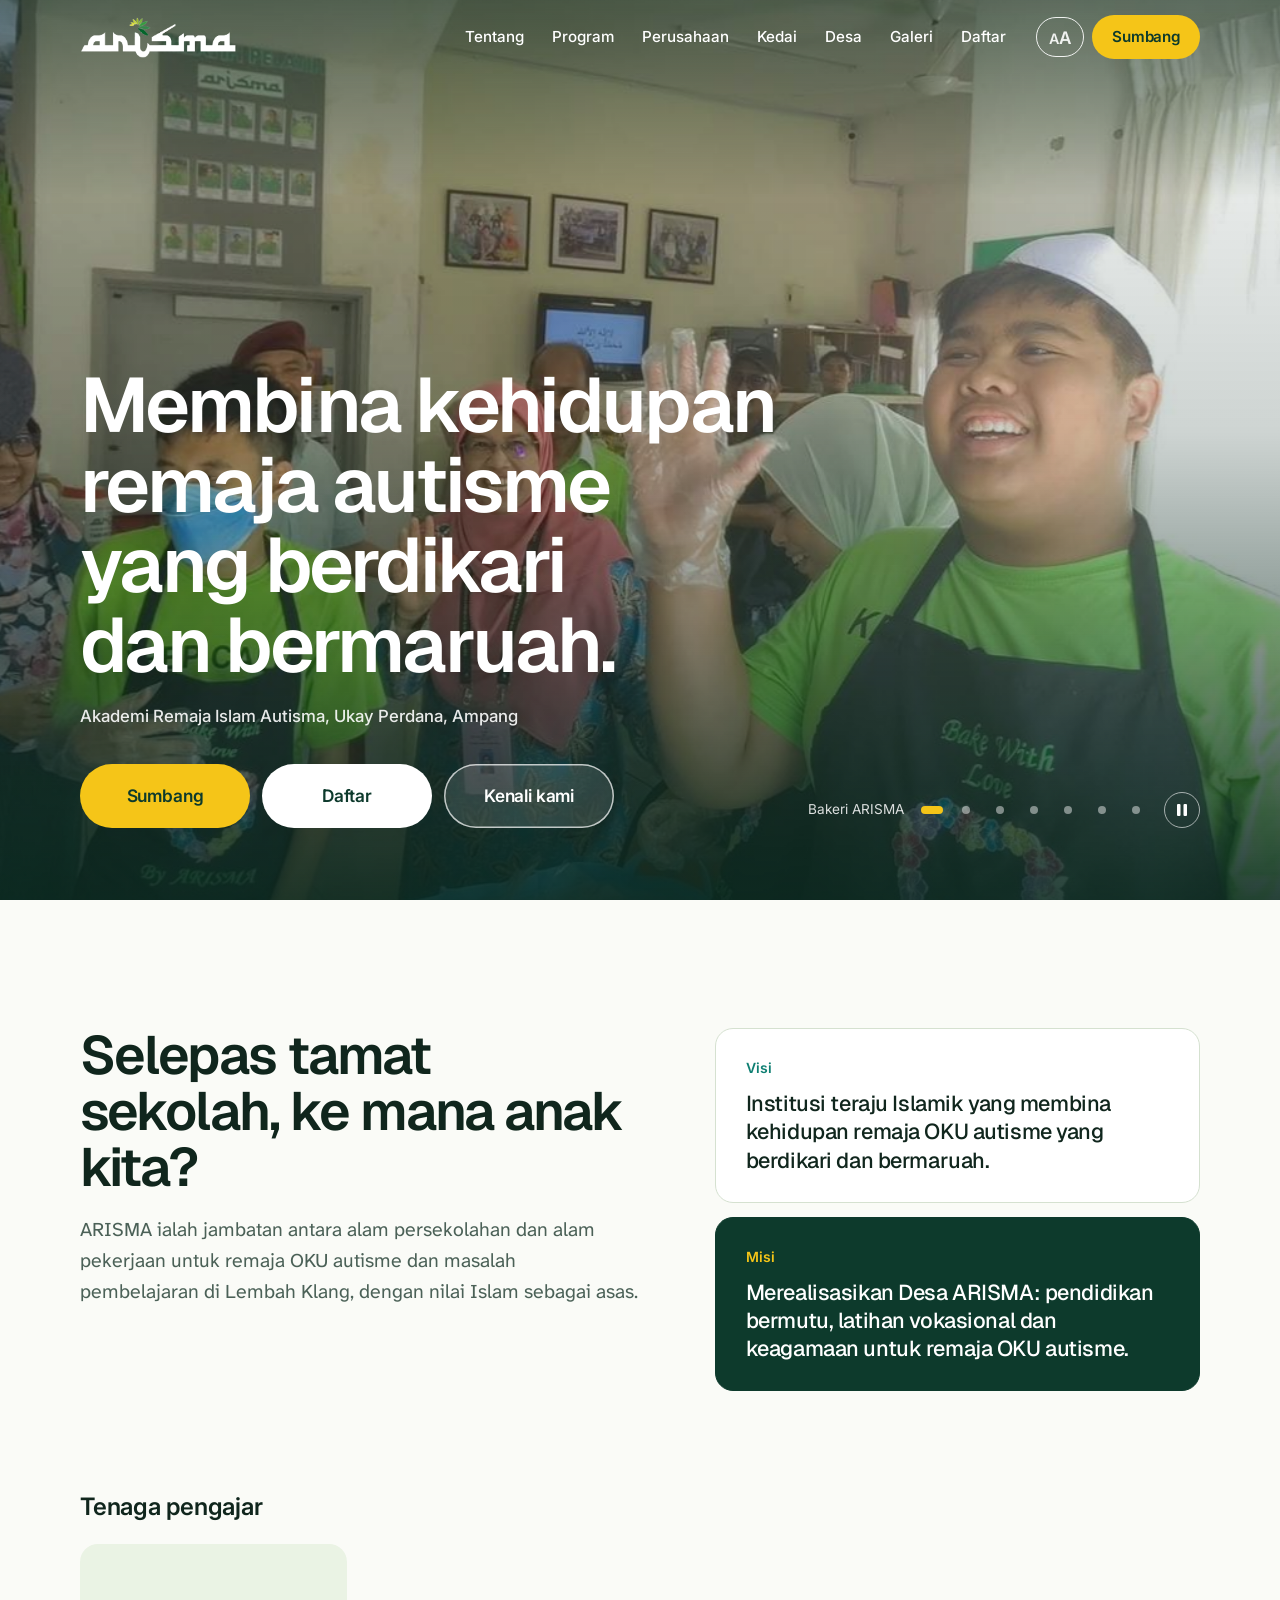
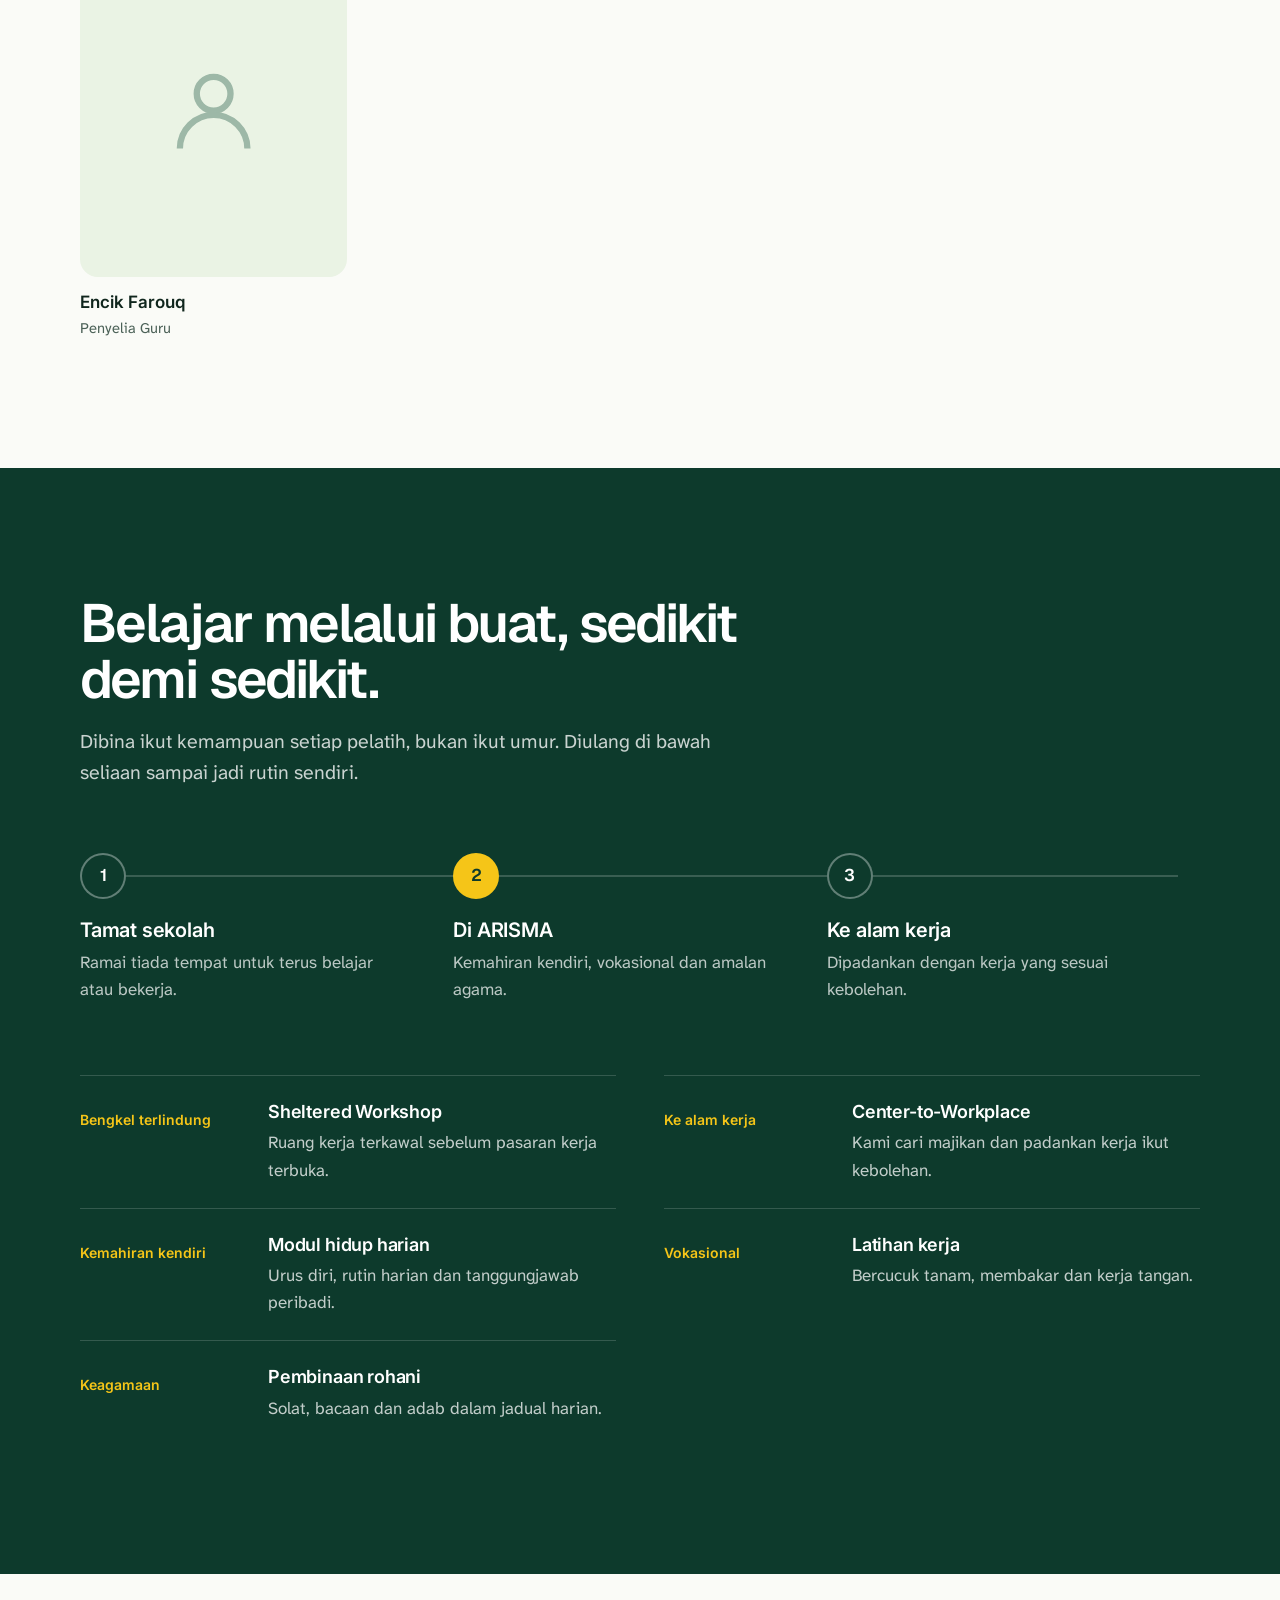
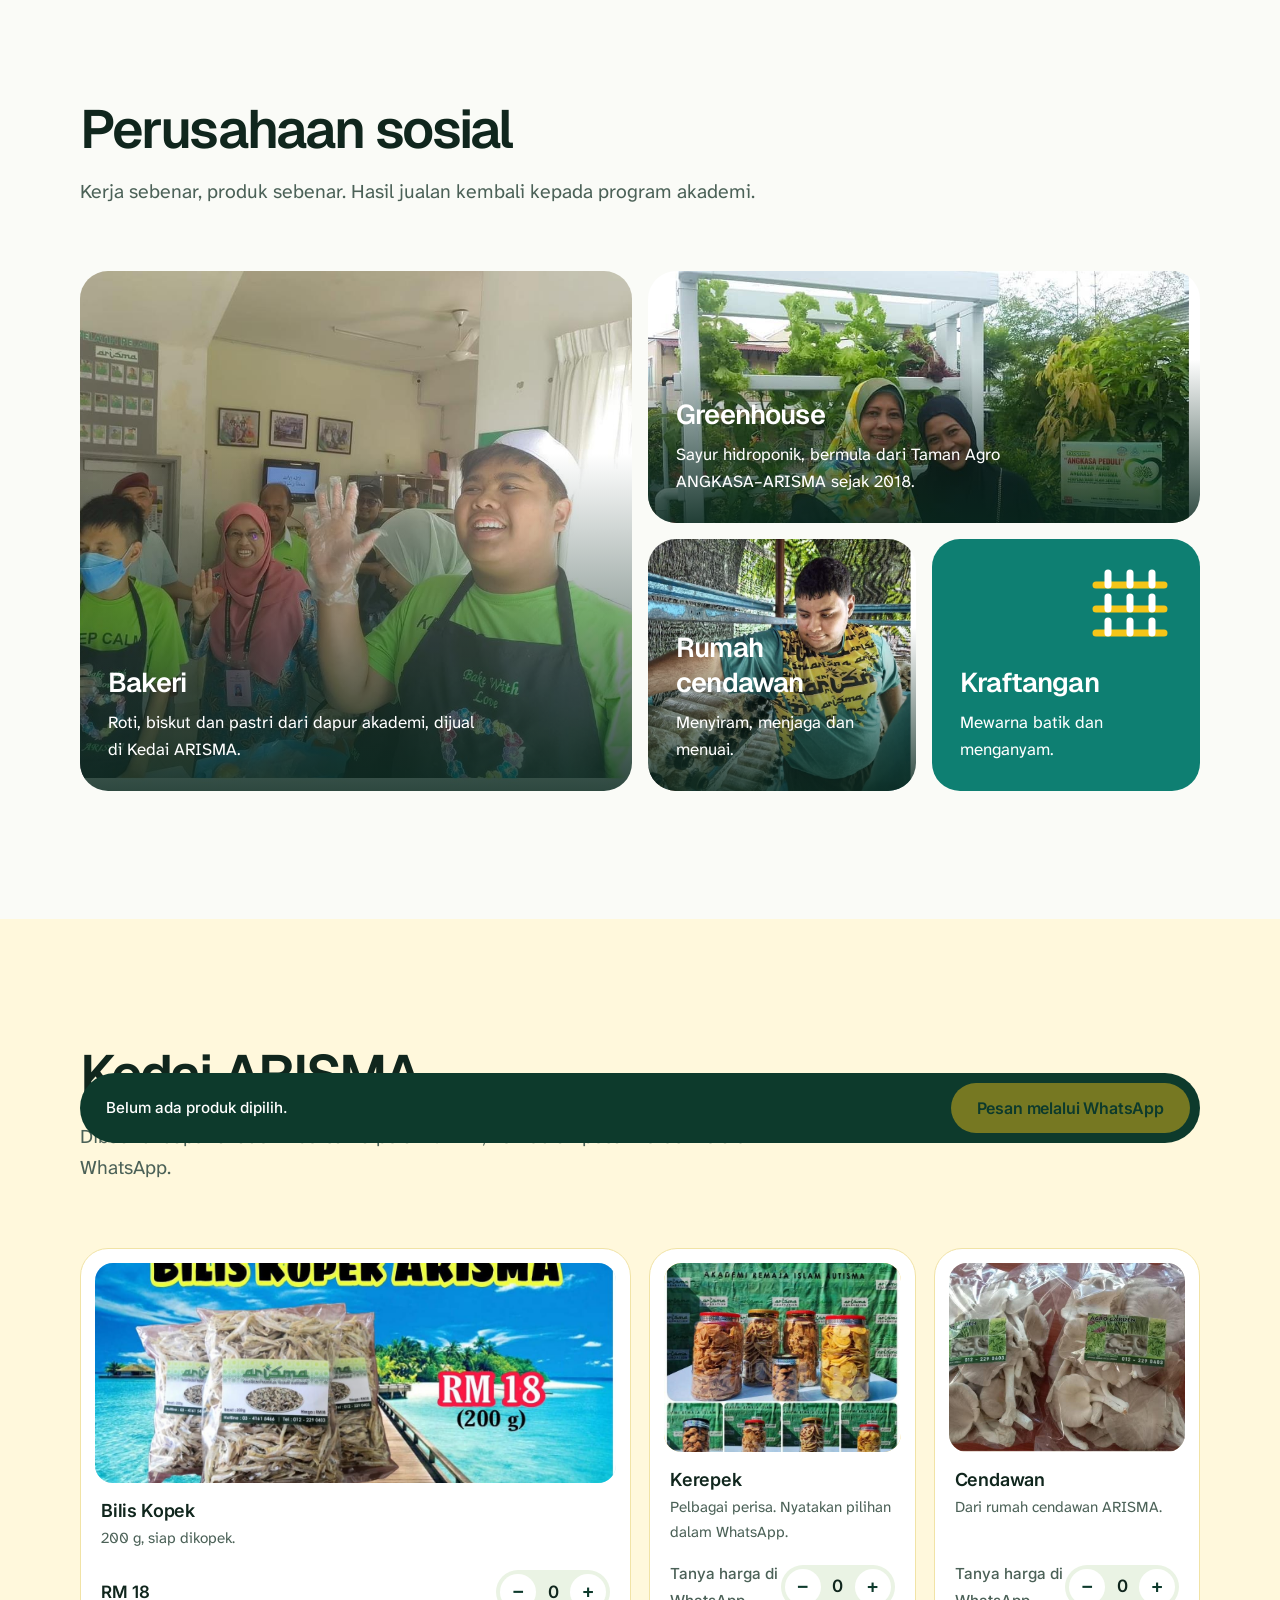
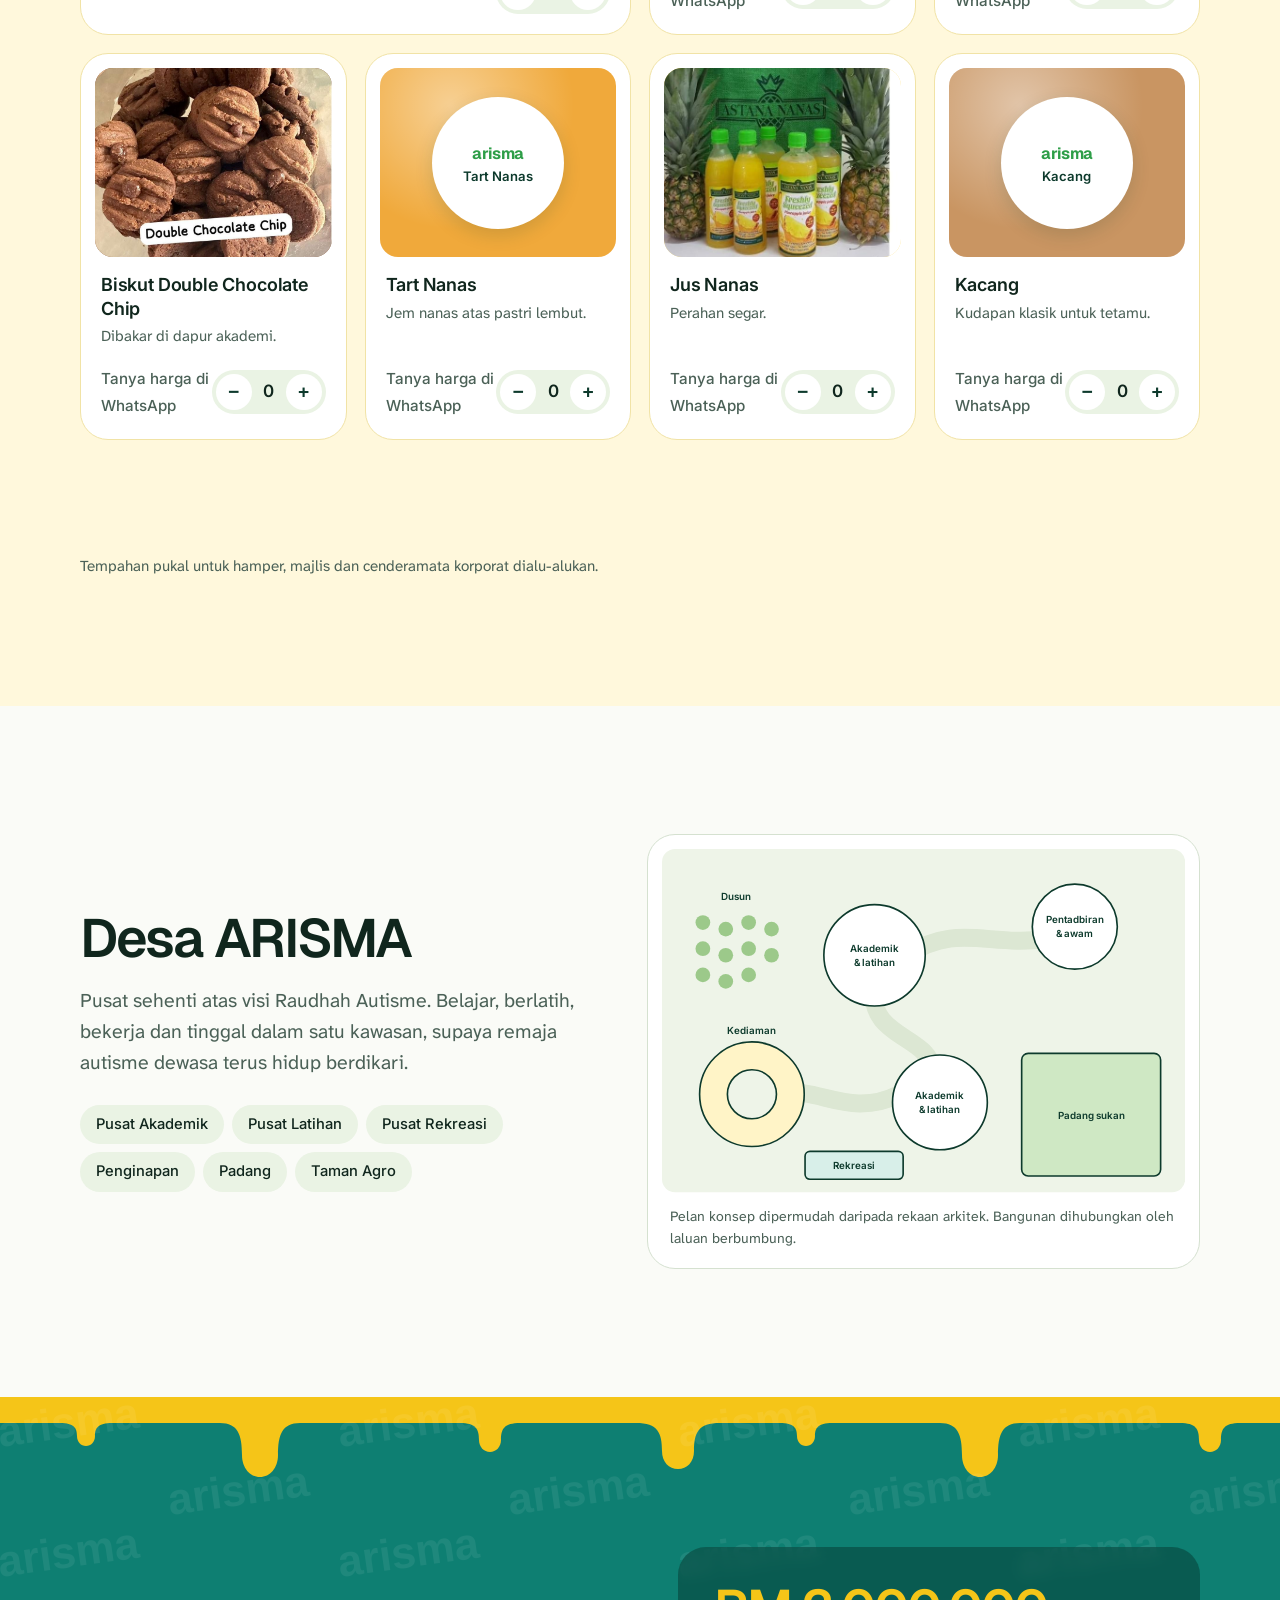
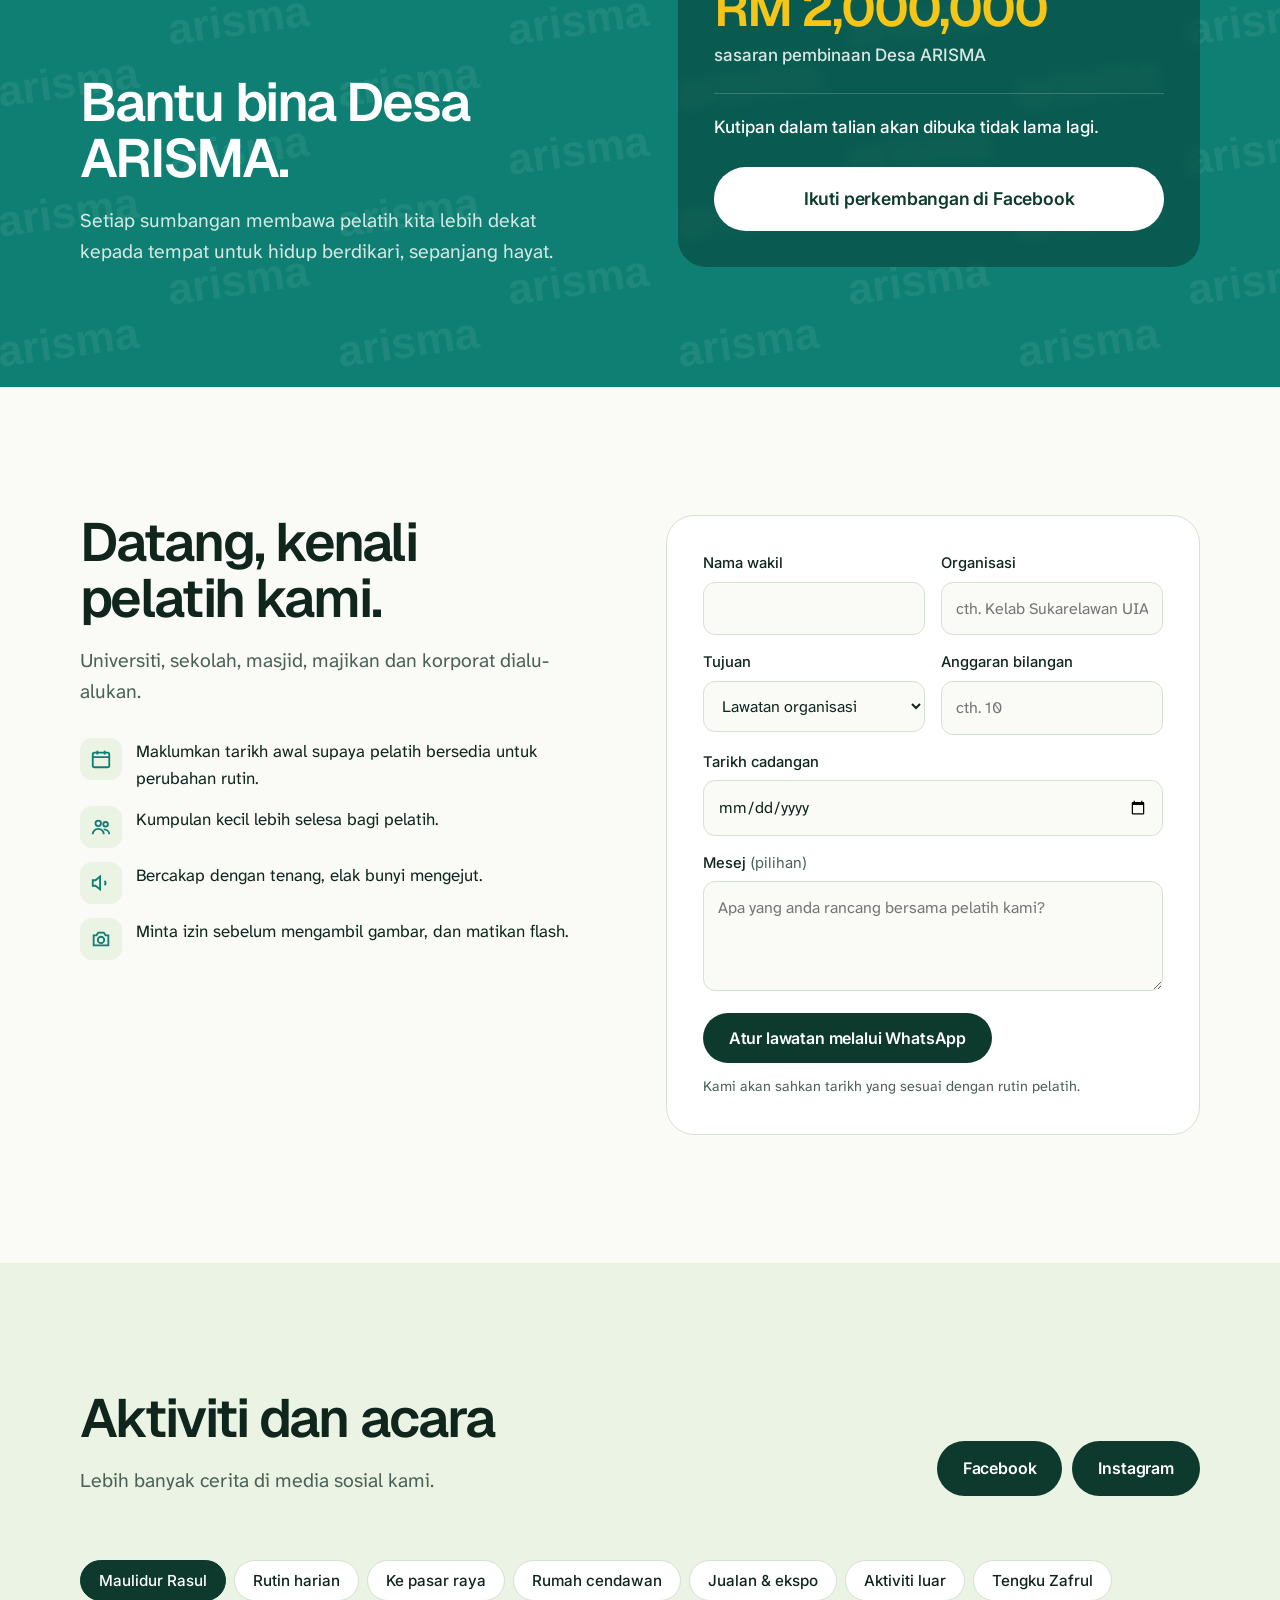
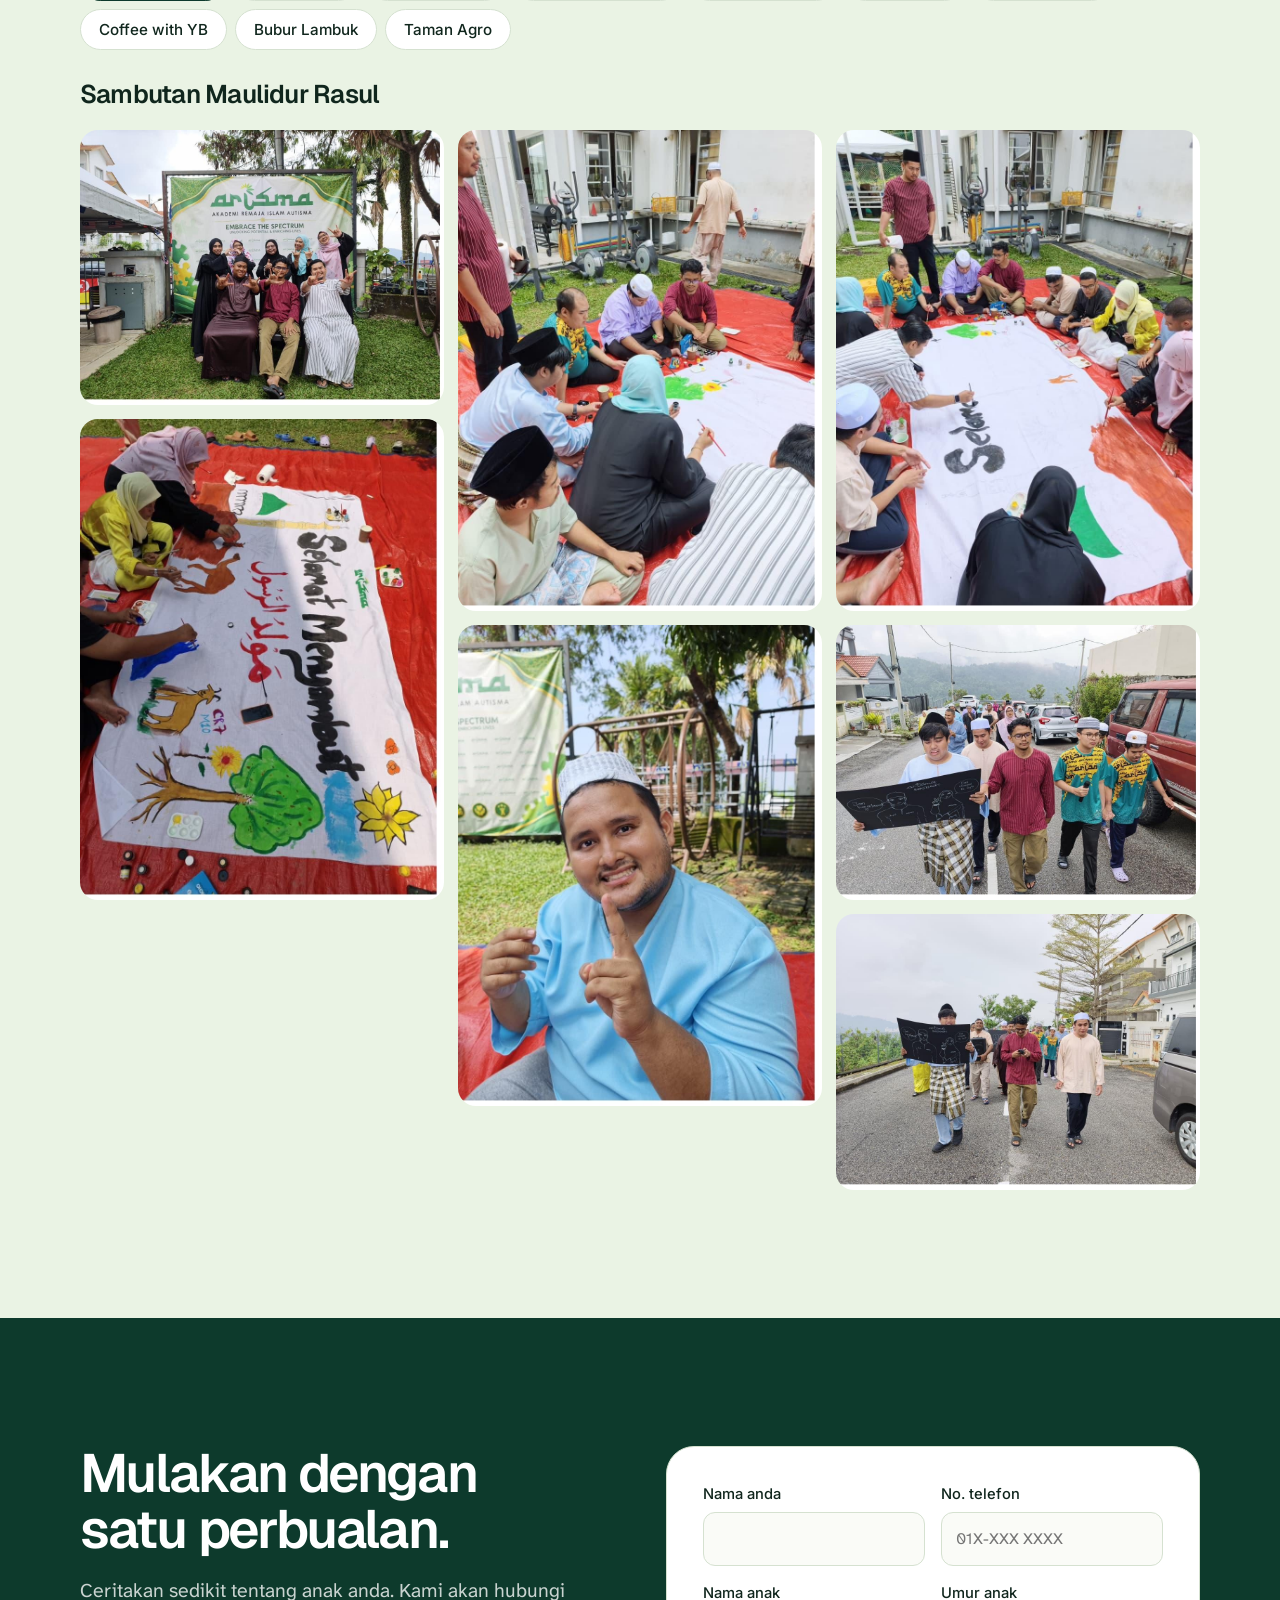
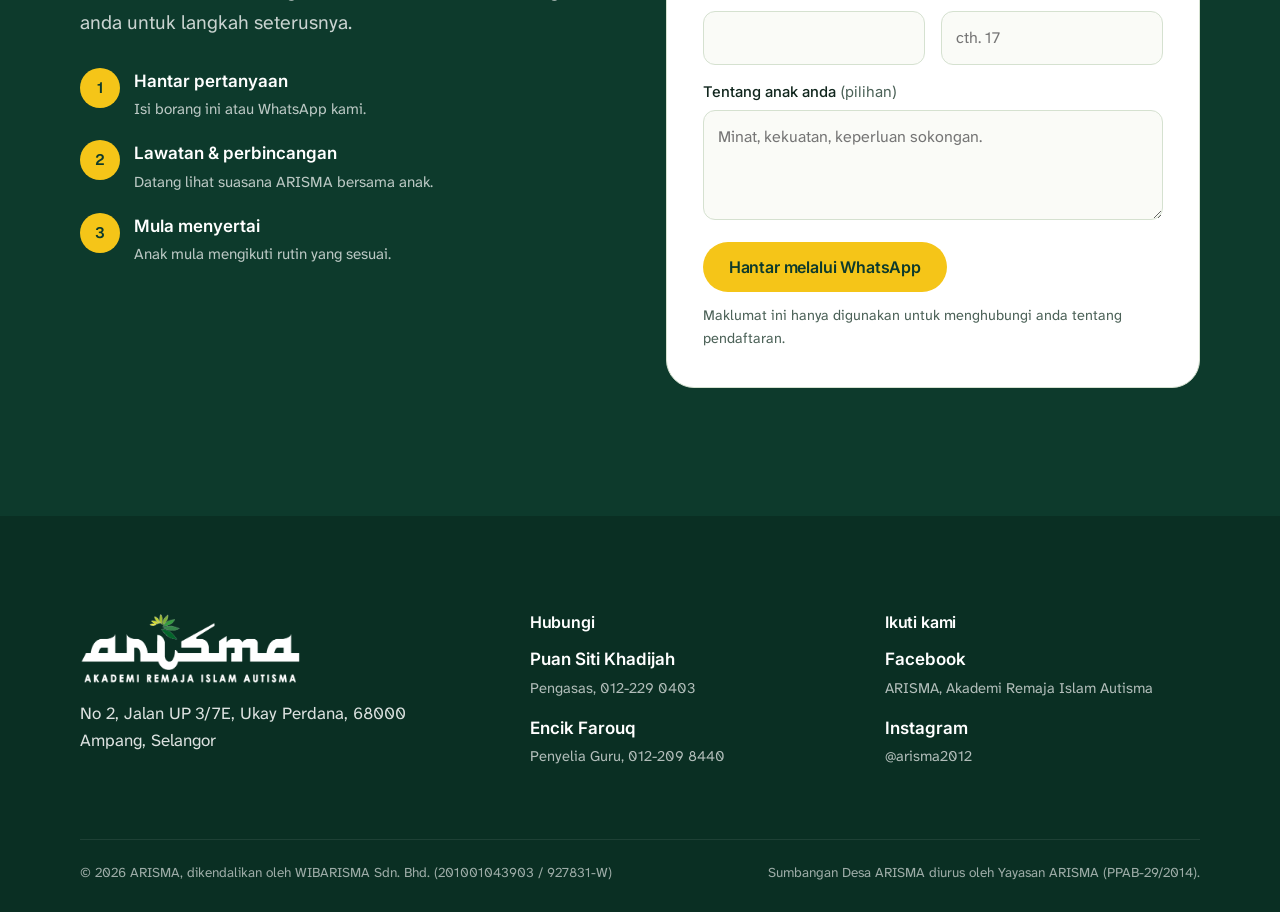
==== commit 81b76931: "Add files via upload" ====
--- a/index.html
+++ b/index.html
@@ -5,6 +5,18 @@
 <meta name="viewport" content="width=device-width, initial-scale=1, viewport-fit=cover">
 <title>ARISMA · Akademi Remaja Islam Autisma</title>
 <meta name="description" content="Akademi di Ukay Perdana, Ampang yang membimbing remaja autisme melalui kemahiran kendiri, latihan vokasional dan pembinaan rohani.">
+<link rel="canonical" href="https://arisma.org.my/">
+<meta name="theme-color" content="#0D3A2C">
+<meta property="og:type" content="website">
+<meta property="og:locale" content="ms_MY">
+<meta property="og:site_name" content="ARISMA">
+<meta property="og:title" content="ARISMA · Akademi Remaja Islam Autisma">
+<meta property="og:description" content="Akademi di Ukay Perdana, Ampang yang membimbing remaja autisme melalui kemahiran kendiri, latihan vokasional dan pembinaan rohani.">
+<meta property="og:url" content="https://arisma.org.my/">
+<meta property="og:image" content="https://arisma.org.my/img/CWYB_3.jpg">
+<meta property="og:image:width" content="1456">
+<meta property="og:image:height" content="840">
+<meta name="twitter:card" content="summary_large_image">
 <link rel="preconnect" href="https://fonts.googleapis.com">
 <link rel="preconnect" href="https://fonts.gstatic.com" crossorigin>
 <link rel="stylesheet" href="https://fonts.googleapis.com/css2?family=Geist:wght@500;600;700&family=Inter:wght@500;600&family=Atkinson+Hyperlegible+Next:wght@400;500;700&display=swap">
@@ -43,6 +55,10 @@
 :focus-visible{outline:3px solid var(--kuning);outline-offset:3px;border-radius:6px}
 .wrap{width:100%;max-width:1200px;margin:0 auto;padding:0 clamp(20px,4vw,40px)}
 .sr{position:absolute;width:1px;height:1px;overflow:hidden;clip:rect(0 0 0 0);white-space:nowrap}
+[hidden]{display:none!important}
+.skip{position:absolute;left:12px;top:-64px;z-index:100;background:var(--kuning);color:var(--ink);font-family:var(--f-head);font-weight:600;padding:12px 18px;border-radius:999px;text-decoration:none;transition:top .15s ease}
+.skip:focus{top:12px}
+.price .tanya{font-size:.95rem;font-weight:500;color:var(--muted)}
 .isi{background:#FFF1B8;color:#6B5200;border-bottom:1.5px dashed #C9A200;padding:0 .3em;border-radius:4px;font-weight:500}
 
 /* ---------- Tipografi ---------- */
@@ -100,7 +116,7 @@
 .slide{position:absolute;inset:0;opacity:0;transition:opacity 1.9s cubic-bezier(.4,0,.2,1)}
 .slide.on{opacity:1;z-index:1}
 .slide img{width:100%;height:100%;object-fit:cover;transform:scale(1.05)}
-.slide.on img{animation:zum 10s cubic-bezier(.25,.1,.25,1) forwards}
+.slide.on img,.slide.out img{animation:zum 10s cubic-bezier(.25,.1,.25,1) forwards}
 @keyframes zum{0%{transform:scale(1.05) translate3d(0,0,0)}100%{transform:scale(1.17) translate3d(-1.6%,-1%,0)}}
 .hero::after{content:"";position:absolute;inset:0;z-index:1;pointer-events:none;
   background:linear-gradient(180deg,rgba(9,40,30,.55) 0%,rgba(9,40,30,.1) 22%,rgba(9,40,30,.2) 48%,rgba(9,40,30,.88) 100%)}
@@ -132,7 +148,7 @@
   .hero-ctrl{justify-content:space-between}
   .hero-cap{text-align:left}
 }
-@media (prefers-reduced-motion:reduce){.slide{transition:none}.slide.on img{animation:none}.hero-inner>*{animation:none;opacity:1;transform:none}.ev-head,.grid button{animation:none;opacity:1;transform:none}.path::before{transition:none}.path li .n{transition:none}.reveal,.reveal-stagger>*{transition:none;opacity:1;transform:none}}
+@media (prefers-reduced-motion:reduce){.slide{transition:none}.slide.on img,.slide.out img{animation:none}.hero-inner>*{animation:none;opacity:1;transform:none}.ev-head,.grid button{animation:none;opacity:1;transform:none}.path::before{transition:none}.path li .n{transition:none}.reveal,.reveal-stagger>*{transition:none;opacity:1;transform:none}}
 
 /* ---------- Muncul satu-satu bila sampai skrin ---------- */
 .reveal{opacity:0;transform:translateY(26px);transition:opacity .7s cubic-bezier(.16,.84,.3,1),transform .7s cubic-bezier(.16,.84,.3,1)}
@@ -357,6 +373,7 @@
 </style>
 </head>
 <body>
+<a class="skip" href="#utama">Langkau ke kandungan</a>
 
 <!-- ===================== HEADER ===================== -->
 <header class="head" id="head">
@@ -438,17 +455,14 @@
     <div class="team" id="pengajar">
       <div class="team-head">
         <h3>Tenaga pengajar</h3>
-        <p class="note"><span class="isi">[isi: bilangan tenaga pengajar]</span></p>
-      </div>
-      <div class="people reveal-stagger">
-        <article class="person"><div class="pf"><svg viewBox="0 0 24 24" fill="none" stroke="currentColor" stroke-width="1.5" aria-hidden="true"><circle cx="12" cy="8" r="4"/><path d="M4 21c0-4.4 3.6-8 8-8s8 3.6 8 8"/></svg></div><b>Encik Farouq</b><span>Pembantu Guru</span></article>
-        <article class="person"><div class="pf"><svg viewBox="0 0 24 24" fill="none" stroke="currentColor" stroke-width="1.5" aria-hidden="true"><circle cx="12" cy="8" r="4"/><path d="M4 21c0-4.4 3.6-8 8-8s8 3.6 8 8"/></svg></div><b><span class="isi">[isi: nama]</span></b><span><span class="isi">[isi: jawatan]</span></span></article>
-        <article class="person"><div class="pf"><svg viewBox="0 0 24 24" fill="none" stroke="currentColor" stroke-width="1.5" aria-hidden="true"><circle cx="12" cy="8" r="4"/><path d="M4 21c0-4.4 3.6-8 8-8s8 3.6 8 8"/></svg></div><b><span class="isi">[isi: nama]</span></b><span><span class="isi">[isi: jawatan]</span></span></article>
-        <article class="person"><div class="pf"><svg viewBox="0 0 24 24" fill="none" stroke="currentColor" stroke-width="1.5" aria-hidden="true"><circle cx="12" cy="8" r="4"/><path d="M4 21c0-4.4 3.6-8 8-8s8 3.6 8 8"/></svg></div><b><span class="isi">[isi: nama]</span></b><span><span class="isi">[isi: jawatan]</span></span></article>
-      </div>
-    </div>
-
-    <div class="team" id="pelatih">
+        <p class="note" id="pengajarNota" data-isi hidden><span class="isi">[isi: bilangan tenaga pengajar]</span></p>
+      </div>
+      <div class="people reveal-stagger" id="pengajarList">
+        <article class="person"><div class="pf"><svg viewBox="0 0 24 24" fill="none" stroke="currentColor" stroke-width="1.5" aria-hidden="true"><circle cx="12" cy="8" r="4"/><path d="M4 21c0-4.4 3.6-8 8-8s8 3.6 8 8"/></svg></div><b>Encik Farouq</b><span>Penyelia Guru</span></article>
+      </div>
+    </div>
+
+    <div class="team" id="pelatih" hidden>
       <div class="team-head">
         <h3>Pelatih</h3>
         <p class="note">Gambar dan nama dipaparkan dengan kebenaran keluarga.</p>
@@ -478,9 +492,9 @@
       <article class="prog"><p class="label">Keagamaan</p><div><h3>Pembinaan rohani</h3><p>Solat, bacaan dan adab dalam jadual harian.</p></div></article>
     </div>
     <dl class="facts reveal-stagger">
-      <div class="fact"><dt>Umur</dt><dd><span class="isi">[isi: julat umur]</span></dd></div>
-      <div class="fact"><dt>Waktu</dt><dd><span class="isi">[isi: hari &amp; waktu]</span></dd></div>
-      <div class="fact"><dt>Yuran</dt><dd><span class="isi">[isi: yuran bulanan]</span></dd></div>
+      <div class="fact" data-isi hidden><dt>Umur</dt><dd id="f-umur"><span class="isi">[isi: julat umur]</span></dd></div>
+      <div class="fact" data-isi hidden><dt>Waktu</dt><dd id="f-waktu"><span class="isi">[isi: hari &amp; waktu]</span></dd></div>
+      <div class="fact" data-isi hidden><dt>Yuran</dt><dd id="f-yuran"><span class="isi">[isi: yuran bulanan]</span></dd></div>
     </dl>
   </div>
 </section>
@@ -659,7 +673,7 @@
     </div>
 
     <div class="ev" role="tabpanel" id="p-mr" aria-labelledby="t-mr">
-      <div class="ev-head"><h3>Sambutan Maulidur Rasul</h3><p><span class="isi">[isi: tarikh]</span></p></div>
+      <div class="ev-head"><h3>Sambutan Maulidur Rasul</h3><p data-isi hidden><span class="isi">[isi: tarikh]</span></p></div>
       <div class="grid">
         <button type="button"><img src="img/maulid_1.jpg" alt="Pelatih dan guru bergaya ceria di hadapan latar ARISMA." loading="lazy" width="1036" height="784"></button>
         <button type="button"><img src="img/maulid_2.jpg" alt="Kain rentang Selamat Menyambut Maulidur Rasul yang dilukis bersama." loading="lazy" width="784" height="1036"></button>
@@ -734,7 +748,7 @@
     </div>
 
     <div class="ev" role="tabpanel" id="p-tz" aria-labelledby="t-tz" hidden>
-      <div class="ev-head"><h3>Kunjungan YM Datuk Seri Utama Tengku Zafrul Aziz</h3><p><span class="isi">[isi: tarikh]</span></p></div>
+      <div class="ev-head"><h3>Kunjungan YM Datuk Seri Utama Tengku Zafrul Aziz</h3><p data-isi hidden><span class="isi">[isi: tarikh]</span></p></div>
       <div class="grid">
         <button type="button"><img src="img/TZ_1.jpg" alt="Tetamu, tenaga pengajar dan pelatih bergambar beramai-ramai di hadapan latar ARISMA." loading="lazy" width="1372" height="896"></button>
         <button type="button"><img src="img/TZ_2.jpg" alt="Tengku Zafrul berucap kepada warga ARISMA di hadapan pintu akademi." loading="lazy" width="1372" height="896"></button>
@@ -745,7 +759,7 @@
     </div>
 
     <div class="ev" role="tabpanel" id="p-cw" aria-labelledby="t-cw" hidden>
-      <div class="ev-head"><h3>Coffee with YB</h3><p><span class="isi">[isi: tarikh]</span></p></div>
+      <div class="ev-head"><h3>Coffee with YB</h3><p data-isi hidden><span class="isi">[isi: tarikh]</span></p></div>
       <div class="grid">
         <button type="button"><img src="img/CWYB_3.jpg" alt="Pelatih berapron Bake with Love melambai di dapur akademi." loading="lazy" width="1456" height="840"></button>
         <button type="button"><img src="img/CWYB_1.jpg" alt="Pelatih dan tetamu membuat isyarat hati di hadapan latar ARISMA." loading="lazy" width="1568" height="728"></button>
@@ -825,7 +839,7 @@
       <div>
         <h3>Hubungi</h3>
         <a class="contact" href="https://wa.me/60122290403" target="_blank" rel="noopener"><b>Puan Siti Khadijah</b><span>Pengasas, 012-229 0403</span></a>
-        <a class="contact" href="https://wa.me/60122098440" target="_blank" rel="noopener"><b>Encik Farouq</b><span>Pembantu Guru, 012-209 8440</span></a>
+        <a class="contact" href="https://wa.me/60122098440" target="_blank" rel="noopener"><b>Encik Farouq</b><span>Penyelia Guru, 012-209 8440</span></a>
       </div>
       <div>
         <h3>Ikuti kami</h3>
@@ -856,11 +870,12 @@
    ========================================================= */
 var ARISMA = {
   whatsapp: "60122290403",                 // semua borang & pesanan kedai pergi ke nombor ini
+  // Nilai di bawah ialah SANDARAN. Bila Google Sheet disambung (lihat BACA-SAYA.md), nilai dari Sheet mengatasinya.
   desa: {
     buka: false,                           // false = kutipan dalam talian belum dibuka; tukar ke true bila toyyibPay sedia
     sasaran: 2000000,                      // RM
     terkumpul: 0,                          // angka sandaran jika /api/desa tidak dapat dibaca
-    api: "/api/desa",                      // Cloudflare Pages Function (functions/api/desa.js)
+    api: "/api/desa",                      // Cloudflare Worker (src/index.js)
     toyyibpay: "https://toyyibpay.com/ISI-KOD-BIL"  // pautan bil toyyibPay Yayasan (jumlah terbuka)
   },
   produk: [                                // harga: null = belum diisi; gambar: kosongkan untuk label warna
@@ -872,8 +887,7 @@
     {id:"jus",     nama:"Jus Nanas",             ket:"Perahan segar.",                  harga:null, gambar:"img/produk_jus.jpg", posisi:"50% 85%", warna:"#FFE27A"},
     {id:"kacang",  nama:"Kacang",                ket:"Kudapan klasik untuk tetamu.",    harga:null, warna:"#C99562"}
   ],
-  pelatih: [                               // tambah {nama:"...", gambar:"img/..."} bila ada kebenaran keluarga
-    {}, {}, {}, {}, {}, {}
+  pelatih: [                               // kosong = bahagian Pelatih disorok. Isi di tab Pelatih (Sheet) bila ada kebenaran keluarga
   ]
 };
 
@@ -881,8 +895,16 @@
   "use strict";
   var $ = function(id){ return document.getElementById(id); };
   var reduce = window.matchMedia("(prefers-reduced-motion: reduce)").matches;
+  // Tambah ?semak pada alamat (arisma.org.my/?semak) untuk nampak semua ruang [isi: ...] yang belum diisi.
+  // Pengunjung biasa tidak nampaknya: bahagian kosong disorok sehingga Sheet diisi.
+  var semak = /[?&]semak\b/.test(location.search);
+  if(semak) [].forEach.call(document.querySelectorAll("[data-isi]"), function(e){ e.hidden = false; });
+  function segarFakta(){ var dl = document.querySelector(".facts"); if(dl) dl.hidden = !dl.querySelector(".fact:not([hidden])"); }
+  segarFakta();
   function openWA(text){ window.open("https://wa.me/" + ARISMA.whatsapp + "?text=" + encodeURIComponent(text), "_blank", "noopener"); }
   function rm(n){ return "RM " + Math.round(n).toLocaleString("en-MY"); }
+  // Harga produk: kekalkan sen (RM 7.50), tanpa sen bila bulat (RM 18)
+  function rmHarga(n){ return "RM " + (Math.abs(n % 1) > 1e-9 ? n.toFixed(2) : n.toLocaleString("en-MY")); }
 
   $("yr").textContent = new Date().getFullYear();
 
@@ -918,11 +940,21 @@
     dots.appendChild(b);
   });
   function go(i){
-    slides[cur].classList.remove("on");
+    var prev = slides[cur];
+    prev.classList.remove("on");
     cur = (i + slides.length) % slides.length;
-    var img = slides[cur].querySelector("img"); img.loading = "eager";
-    slides[cur].classList.add("on");
-    cap.textContent = slides[cur].dataset.cap || "";
+    var now = slides[cur];
+    // slaid yang keluar terus "zum" semasa pudar, supaya gambar tidak melompat ke saiz asal
+    if(prev !== now){
+      prev.classList.add("out"); clearTimeout(prev._t);
+      prev._t = setTimeout(function(){ prev.classList.remove("out"); }, 2100);
+    }
+    clearTimeout(now._t); now.classList.remove("out");
+    now.querySelector("img").loading = "eager";
+    now.classList.add("on");
+    // muat turun gambar seterusnya lebih awal supaya sudah sedia bila giliran tiba
+    slides[(cur + 1) % slides.length].querySelector("img").loading = "eager";
+    cap.textContent = now.dataset.cap || "";
     [].forEach.call(dots.children, function(d, j){ d.setAttribute("aria-current", j === cur ? "true" : "false"); });
   }
   function restart(){ clearInterval(timer); if(playing) timer = setInterval(function(){ go(cur + 1); }, 6500); }
@@ -949,41 +981,59 @@
     }
   }
 
+  /* ---------- Bantuan (kandungan dari Google Sheet dianggap tidak dipercayai: sentiasa dibersihkan) ---------- */
+  function esc(v){ return String(v == null ? "" : v).replace(/[&<>"']/g, function(c){ return {"&":"&amp;","<":"&lt;",">":"&gt;",'"':"&quot;","'":"&#39;"}[c]; }); }
+  function nilai(v){ return v == null ? "" : String(v).trim(); }
+  function ya(v){ return /^(ya|yes|y|true|1)$/i.test(nilai(v)); }
+  function urlGambar(v){ v = nilai(v); return /^(https:\/\/|img\/)/i.test(v) ? v : ""; }
+  function warna(v){ v = nilai(v); return /^#[0-9a-f]{3,8}$/i.test(v) ? v : ""; }
+  function nombor(v){ var n = parseFloat(nilai(v).replace(/[^0-9.]/g, "")); return isNaN(n) ? null : n; }
+
   /* ---------- 2. Pelatih ---------- */
   var person = '<svg viewBox="0 0 24 24" fill="none" stroke="currentColor" stroke-width="1.5" aria-hidden="true"><circle cx="12" cy="8" r="4"/><path d="M4 21c0-4.4 3.6-8 8-8s8 3.6 8 8"/></svg>';
-  $("trainees").innerHTML = ARISMA.pelatih.map(function(p){
-    var pf = p.gambar ? '<img src="' + p.gambar + '" alt="' + p.nama + ', pelatih ARISMA" loading="lazy" style="width:100%;height:100%;object-fit:cover">' : person;
-    var nm = p.nama ? p.nama : '<span class="isi">[isi: nama]</span>';
-    return '<article class="person"><div class="pf">' + pf + '</div><b>' + nm + '</b></article>';
-  }).join("");
+  function renderPelatih(){
+    var ada = ARISMA.pelatih.filter(function(p){ return p && p.nama; });
+    var senarai = ada.length ? ada : (semak ? [{}, {}, {}, {}, {}, {}] : []);
+    $("pelatih").hidden = !senarai.length;
+    $("trainees").innerHTML = senarai.map(function(p){
+      var pf = p.gambar ? '<img src="' + esc(p.gambar) + '" alt="' + esc(p.nama) + ', pelatih ARISMA" loading="lazy" style="width:100%;height:100%;object-fit:cover">' : person;
+      var nm = p.nama ? esc(p.nama) : '<span class="isi">[isi: nama]</span>';
+      return '<article class="person"><div class="pf">' + pf + '</div><b>' + nm + '</b></article>';
+    }).join("");
+  }
+  renderPelatih();
 
   /* ---------- 5. Kedai ---------- */
-  var qty = {}, shelf = $("shelf");
-  ARISMA.produk.forEach(function(p){
-    qty[p.id] = 0;
-    var el = document.createElement("article");
-    el.className = "item" + (p.utama ? " utama" : "");
-    var visual = p.gambar
-      ? '<div class="pack foto" style="background:' + p.warna + '"><img src="' + p.gambar + '" alt="' + p.nama + '" loading="lazy"' + (p.posisi ? ' style="object-position:' + p.posisi + '"' : '') + '></div>'
-      : '<div class="pack" style="background:' + p.warna + '" aria-hidden="true"><div class="sticker"><div><small>arisma</small><span>' + p.nama + '</span></div></div></div>';
-    el.innerHTML = visual +
-      '<h3>' + p.nama + '</h3><p class="desc">' + p.ket + '</p>' +
-      '<div class="item-foot"><p class="price">' + (p.harga != null ? rm(p.harga) : 'RM <span class="isi">[isi]</span>') + '</p>' +
-      '<div class="qty" role="group" aria-label="Kuantiti ' + p.nama + '">' +
-        '<button type="button" data-id="' + p.id + '" data-d="-1" aria-label="Kurangkan ' + p.nama + '">−</button>' +
-        '<output id="q-' + p.id + '">0</output>' +
-        '<button type="button" data-id="' + p.id + '" data-d="1" aria-label="Tambah ' + p.nama + '">+</button></div></div>';
-    shelf.appendChild(el);
-  });
-  var sum = $("orderSum"), orderBtn = $("orderBtn");
+  var qty = {}, shelf = $("shelf"), sum = $("orderSum"), orderBtn = $("orderBtn");
   function chosen(){ return ARISMA.produk.filter(function(p){ return qty[p.id] > 0; }); }
   function renderCart(){
     var c = chosen(), n = c.reduce(function(a,p){ return a + qty[p.id]; }, 0);
     var allPriced = c.every(function(p){ return p.harga != null; });
     var total = c.reduce(function(a,p){ return a + (p.harga || 0) * qty[p.id]; }, 0);
-    sum.textContent = n ? n + " barang dipilih" + (allPriced ? ", jumlah " + rm(total) : "") : "Belum ada produk dipilih.";
+    sum.textContent = n ? n + " barang dipilih" + (allPriced ? ", jumlah " + rmHarga(total) : "") : "Belum ada produk dipilih.";
     orderBtn.disabled = !n;
   }
+  function renderShelf(){
+    shelf.innerHTML = "";
+    ARISMA.produk.forEach(function(p){
+      if(qty[p.id] == null) qty[p.id] = 0;
+      var el = document.createElement("article");
+      el.className = "item" + (p.utama ? " utama" : "");
+      var visual = p.gambar
+        ? '<div class="pack foto" style="background:' + esc(p.warna) + '"><img src="' + esc(p.gambar) + '" alt="' + esc(p.nama) + '" loading="lazy"' + (p.posisi ? ' style="object-position:' + esc(p.posisi) + '"' : '') + '></div>'
+        : '<div class="pack" style="background:' + esc(p.warna) + '" aria-hidden="true"><div class="sticker"><div><small>arisma</small><span>' + esc(p.nama) + '</span></div></div></div>';
+      el.innerHTML = visual +
+        '<h3>' + esc(p.nama) + '</h3><p class="desc">' + esc(p.ket) + '</p>' +
+        '<div class="item-foot"><p class="price">' + (p.harga != null ? rmHarga(p.harga) : (semak ? 'RM <span class="isi">[isi]</span>' : '<span class="tanya">Tanya harga di WhatsApp</span>')) + '</p>' +
+        '<div class="qty" role="group" aria-label="Kuantiti ' + esc(p.nama) + '">' +
+          '<button type="button" data-id="' + esc(p.id) + '" data-d="-1" aria-label="Kurangkan ' + esc(p.nama) + '">−</button>' +
+          '<output id="q-' + esc(p.id) + '">' + qty[p.id] + '</output>' +
+          '<button type="button" data-id="' + esc(p.id) + '" data-d="1" aria-label="Tambah ' + esc(p.nama) + '">+</button></div></div>';
+      shelf.appendChild(el);
+    });
+    renderCart();
+  }
+  renderShelf();
   shelf.addEventListener("click", function(e){
     var b = e.target.closest("button[data-id]"); if(!b) return;
     var id = b.dataset.id; qty[id] = Math.max(0, Math.min(99, qty[id] + Number(b.dataset.d)));
@@ -995,29 +1045,44 @@
   });
 
   /* ---------- 6. Kutipan Desa ---------- */
-  var d = ARISMA.desa;
-  $("targetTutup").textContent = rm(d.sasaran);
-  $("meterBuka").hidden = !d.buka;
-  $("meterTutup").hidden = !!d.buka;
-  $("giveBtn").href = d.toyyibpay;
-  $("target").textContent = rm(d.sasaran);
+  var d = ARISMA.desa, desaDimuat = false, desaNampak = reduce, desaObs = null, desaPct = 0, desaJumlah = null, desaBil = 0;
+  // Butang sumbang HANYA dipaparkan jika suis buka & pautan benar-benar milik toyyibPay.
+  function pautanSah(u){ u = nilai(u); return /^https:\/\/(www\.)?toyyibpay\.com\/[A-Za-z0-9]/.test(u) && !/ISI-KOD-BIL/.test(u); }
+  function paparDesa(){
+    var buka = !!d.buka && pautanSah(d.toyyibpay);
+    $("targetTutup").textContent = rm(d.sasaran);
+    $("target").textContent = rm(d.sasaran);
+    $("meterBuka").hidden = !buka;
+    $("meterTutup").hidden = buka;
+    if(buka) $("giveBtn").href = d.toyyibpay;
+    return buka;
+  }
   function showDesa(total, count){
-    var pct = Math.min(100, total / d.sasaran * 100);
+    desaJumlah = total; desaBil = count;
+    var pct = Math.max(0, Math.min(100, total / d.sasaran * 100));
+    desaPct = pct;
     $("amt").textContent = rm(total);
     $("pct").textContent = (pct > 0 && pct < 10 ? pct.toFixed(1) : Math.round(pct)) + "%";
     $("donors").textContent = count ? count.toLocaleString("en-MY") + " sumbangan" : "";
     $("bar").setAttribute("aria-valuenow", Math.round(pct));
     var fill = $("barFill");
-    if(reduce){ fill.style.width = pct + "%"; return; }
-    var io = new IntersectionObserver(function(en){
-      if(en[0].isIntersecting){ fill.style.width = pct + "%"; io.disconnect(); }
-    }, {threshold:.4});
-    io.observe($("bar"));
-  }
-  if(d.buka) fetch(d.api, {cache:"no-store"})
-    .then(function(r){ if(!r.ok) throw 0; return r.json(); })
-    .then(function(j){ showDesa(Number(j.terkumpul) || 0, Number(j.penderma) || 0); })
-    .catch(function(){ showDesa(d.terkumpul, 0); });
+    if(desaNampak){ fill.style.width = pct + "%"; return; }
+    if(!desaObs){
+      desaObs = new IntersectionObserver(function(en){
+        if(en[0].isIntersecting){ desaNampak = true; fill.style.width = desaPct + "%"; desaObs.disconnect(); }
+      }, {threshold:.4});
+      desaObs.observe($("bar"));
+    }
+  }
+  function muatDesa(){
+    if(!paparDesa() || desaDimuat) return;
+    desaDimuat = true;
+    fetch(d.api, {cache:"no-store"})
+      .then(function(r){ if(!r.ok) throw 0; return r.json(); })
+      .then(function(j){ showDesa(Number(j.terkumpul) || 0, Number(j.penderma) || 0); })
+      .catch(function(){ showDesa(d.terkumpul, 0); });
+  }
+  muatDesa();
 
   /* ---------- 7 & 9. Borang ---------- */
   function check(form, msgEl, okText){
@@ -1058,11 +1123,11 @@
       $(x.getAttribute("aria-controls")).hidden = !on;
     });
   }
-  tabs.forEach(function(t, i){
+  tabs.forEach(function(t){
     t.addEventListener("click", function(){ pick(t); });
     t.addEventListener("keydown", function(e){
       var k = e.key === "ArrowRight" ? 1 : e.key === "ArrowLeft" ? -1 : 0;
-      if(k){ var n = tabs[(i + k + tabs.length) % tabs.length]; pick(n); n.focus(); }
+      if(k){ var i = tabs.indexOf(t), n = tabs[(i + k + tabs.length) % tabs.length]; pick(n); n.focus(); }
     });
   });
 
@@ -1089,6 +1154,84 @@
     if(e.key === "ArrowLeft") show(at - 1);
   });
 
+  /* ---------- Sambung Google Sheet (melalui /api/kandungan) ---------- */
+  function terapkan(k){
+    var t = k.tetapan || {};
+
+    // Fakta program & bilangan pengajar
+    [["f-umur","umur"],["f-waktu","waktu"],["f-yuran","yuran"]].forEach(function(x){
+      if(nilai(t[x[1]])){ $(x[0]).textContent = nilai(t[x[1]]); $(x[0]).parentNode.hidden = false; }
+    });
+    segarFakta();
+    if(nilai(t.bilangan_pengajar)){ $("pengajarNota").textContent = nilai(t.bilangan_pengajar); $("pengajarNota").hidden = false; }
+
+    // Desa
+    var s = nombor(t.sasaran_desa); if(s) d.sasaran = s;
+    if(t.buka_desa != null && nilai(t.buka_desa) !== "") d.buka = ya(t.buka_desa);
+    if(nilai(t.pautan_toyyibpay)) d.toyyibpay = nilai(t.pautan_toyyibpay);
+    muatDesa();
+    if(desaJumlah != null) showDesa(desaJumlah, desaBil);
+
+    // Tenaga pengajar
+    var pj = (k.pengajar || []).filter(function(r){ return nilai(r.nama); });
+    if(pj.length){
+      $("pengajarList").innerHTML = pj.map(function(r){
+        var g = urlGambar(r.gambar);
+        var pf = g ? '<img src="' + esc(g) + '" alt="' + esc(nilai(r.nama)) + '" loading="lazy" style="width:100%;height:100%;object-fit:cover">' : person;
+        return '<article class="person"><div class="pf">' + pf + '</div><b>' + esc(nilai(r.nama)) + '</b>' + (nilai(r.jawatan) ? '<span>' + esc(nilai(r.jawatan)) + '</span>' : '') + '</article>';
+      }).join("");
+    }
+
+    // Pelatih (pelayan sudah menapis: hanya yang ada kebenaran keluarga)
+    var pl = (k.pelatih || []).filter(function(r){ return nilai(r.nama); }).map(function(r){
+      return {nama: nilai(r.nama), gambar: urlGambar(r.gambar)};
+    });
+    if(pl.length){ ARISMA.pelatih = pl; renderPelatih(); }
+
+    // Produk Kedai
+    var pr = (k.produk || []).filter(function(r){ return nilai(r.nama); });
+    if(pr.length){
+      var dipakai = {};
+      ARISMA.produk = pr.map(function(r, i){
+        var id = nilai(r.id || r.nama).toLowerCase().replace(/[^a-z0-9]+/g, "-").replace(/^-|-$/g, "") || "p" + i;
+        if(dipakai[id]) id += "-" + i;
+        dipakai[id] = 1;
+        var pos = nilai(r.posisi);
+        return {id: id, nama: nilai(r.nama), ket: nilai(r.keterangan), harga: nombor(r.harga),
+                gambar: urlGambar(r.gambar), posisi: /^\d{1,3}% \d{1,3}%$/.test(pos) ? pos : "",
+                warna: warna(r.warna) || "#EFE6D6", utama: ya(r.utama)};
+      });
+      renderShelf();
+    }
+
+    // Galeri: tajuk, tarikh dan susunan tab
+    var ac = (k.acara || []).filter(function(r){ return $("t-" + nilai(r.id)) && $("p-" + nilai(r.id)); });
+    ac.forEach(function(r){
+      var id = nilai(r.id), panel = $("p-" + id);
+      if(nilai(r.tab)) $("t-" + id).textContent = nilai(r.tab);
+      var h = panel.querySelector(".ev-head h3"), p = panel.querySelector(".ev-head p");
+      if(h && nilai(r.tajuk)) h.textContent = nilai(r.tajuk);
+      if(p && nilai(r.tarikh_papar)){ p.textContent = nilai(r.tarikh_papar); p.hidden = false; }
+    });
+    var bertarikh = ac.filter(function(r){ return /^\d{4}-\d{2}-\d{2}$/.test(nilai(r.tarikh_iso)); });
+    if(bertarikh.length){
+      bertarikh.sort(function(a, b){ return nilai(a.tarikh_iso) < nilai(b.tarikh_iso) ? 1 : nilai(a.tarikh_iso) > nilai(b.tarikh_iso) ? -1 : 0; });
+      var bar = document.querySelector(".tabs");
+      bertarikh.slice().reverse().forEach(function(r){ bar.insertBefore($("t-" + nilai(r.id)), bar.firstElementChild); });
+      tabs = [].slice.call(document.querySelectorAll('[role="tab"]'));
+      pick(tabs[0]);
+    }
+  }
+  (function(){
+    var ctl = window.AbortController ? new AbortController() : null;
+    var tm = ctl ? setTimeout(function(){ ctl.abort(); }, 8000) : null;
+    fetch("/api/kandungan", ctl ? {signal: ctl.signal} : {})
+      .then(function(r){ if(!r.ok) throw new Error("HTTP " + r.status); return r.json(); })
+      .then(function(k){ if(k && k.ok) terapkan(k); })
+      .catch(function(e){ if(window.console) console.warn("Kandungan Google Sheet tidak dimuat; guna kandungan asal.", e); })
+      .then(function(){ if(tm) clearTimeout(tm); });
+  })();
+
   /* ---------- Muncul satu-satu bila sampai skrin (semua seksyen) ---------- */
   var revealEls = [].slice.call(document.querySelectorAll(".reveal, .reveal-stagger"));
   if(reduce){
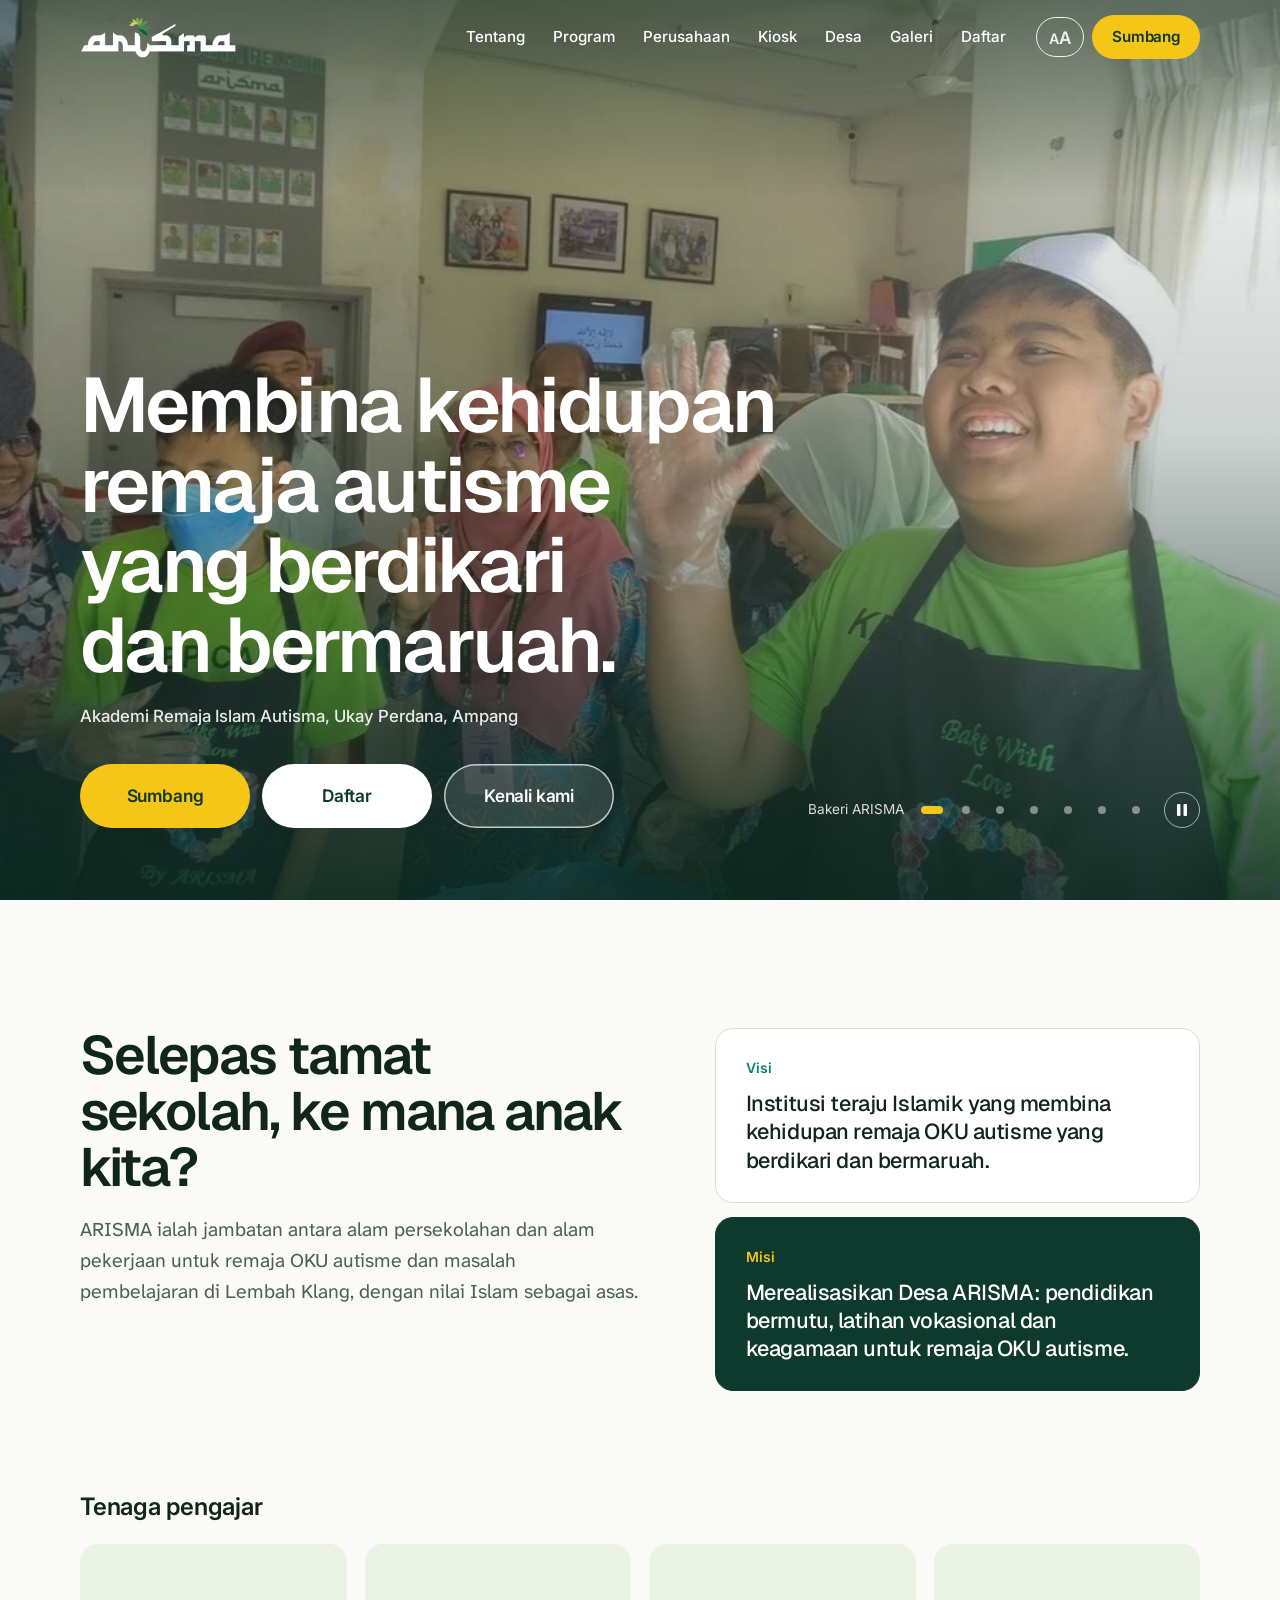
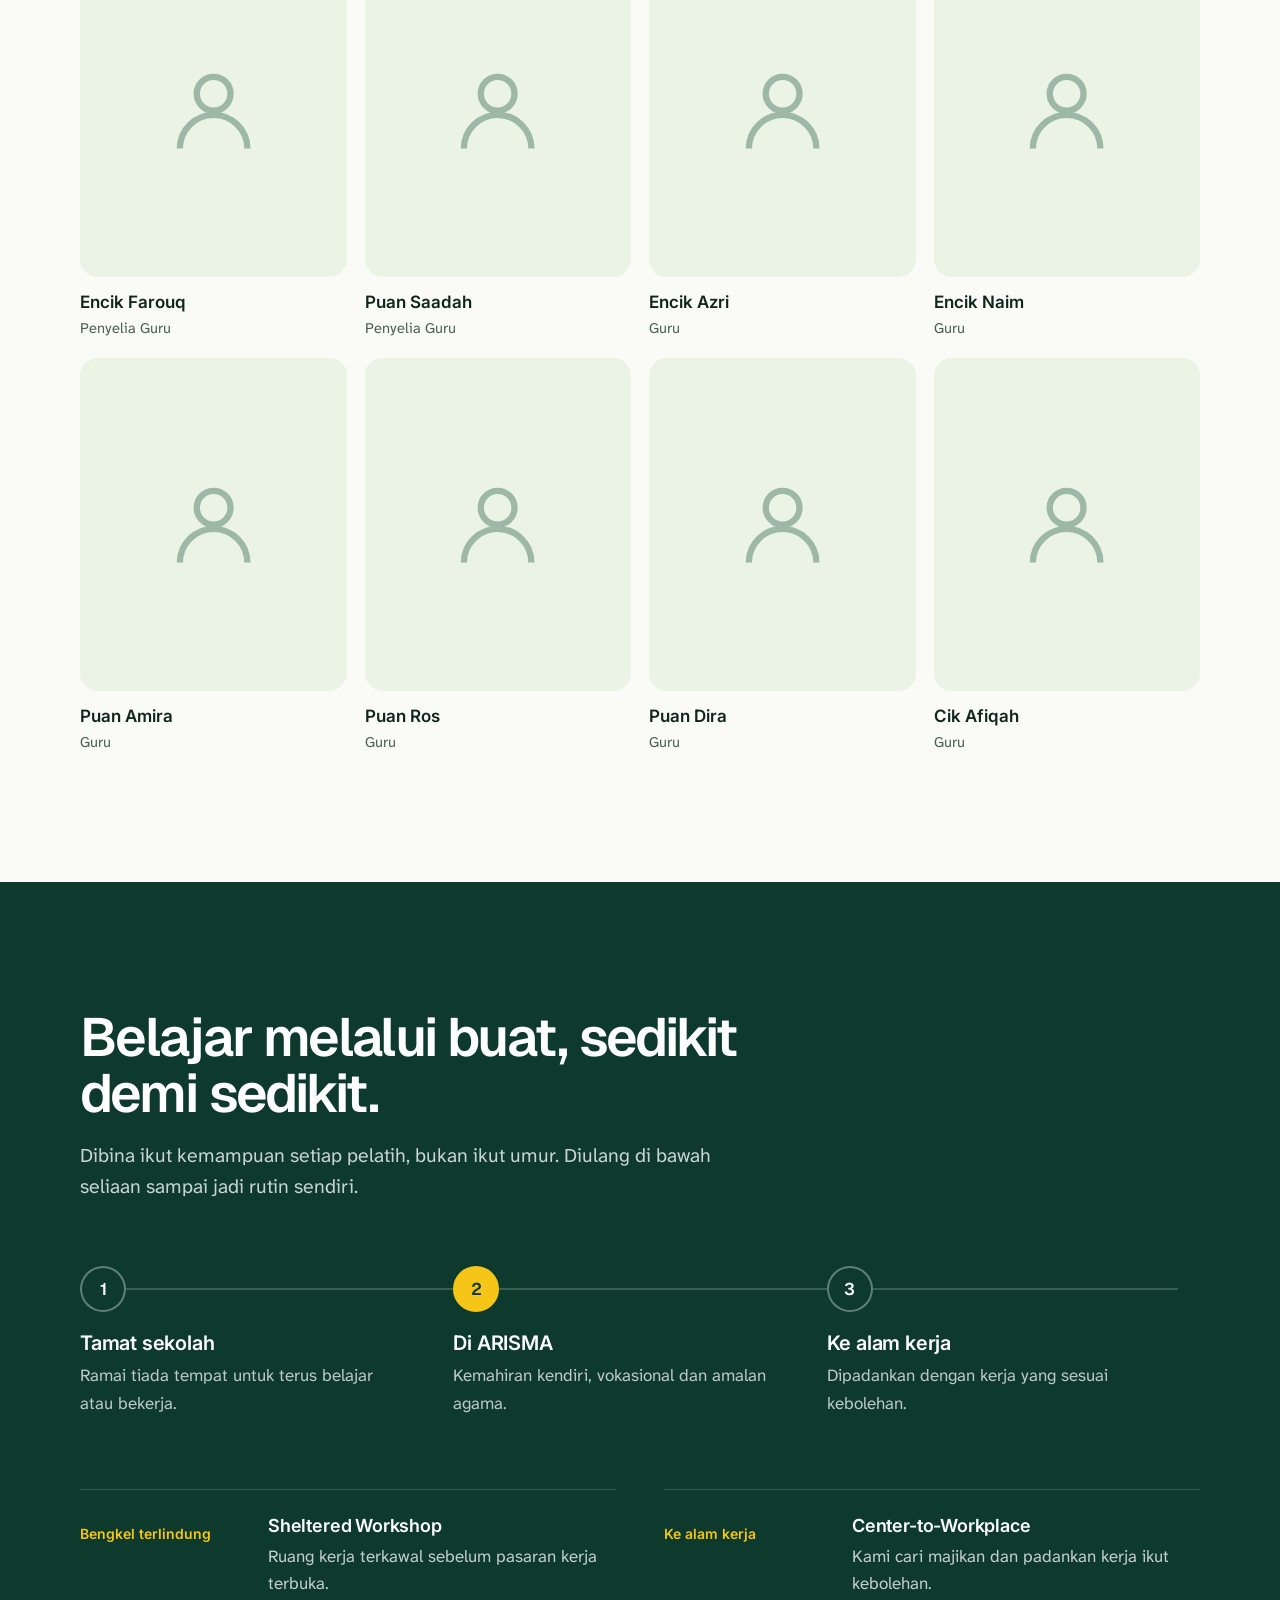
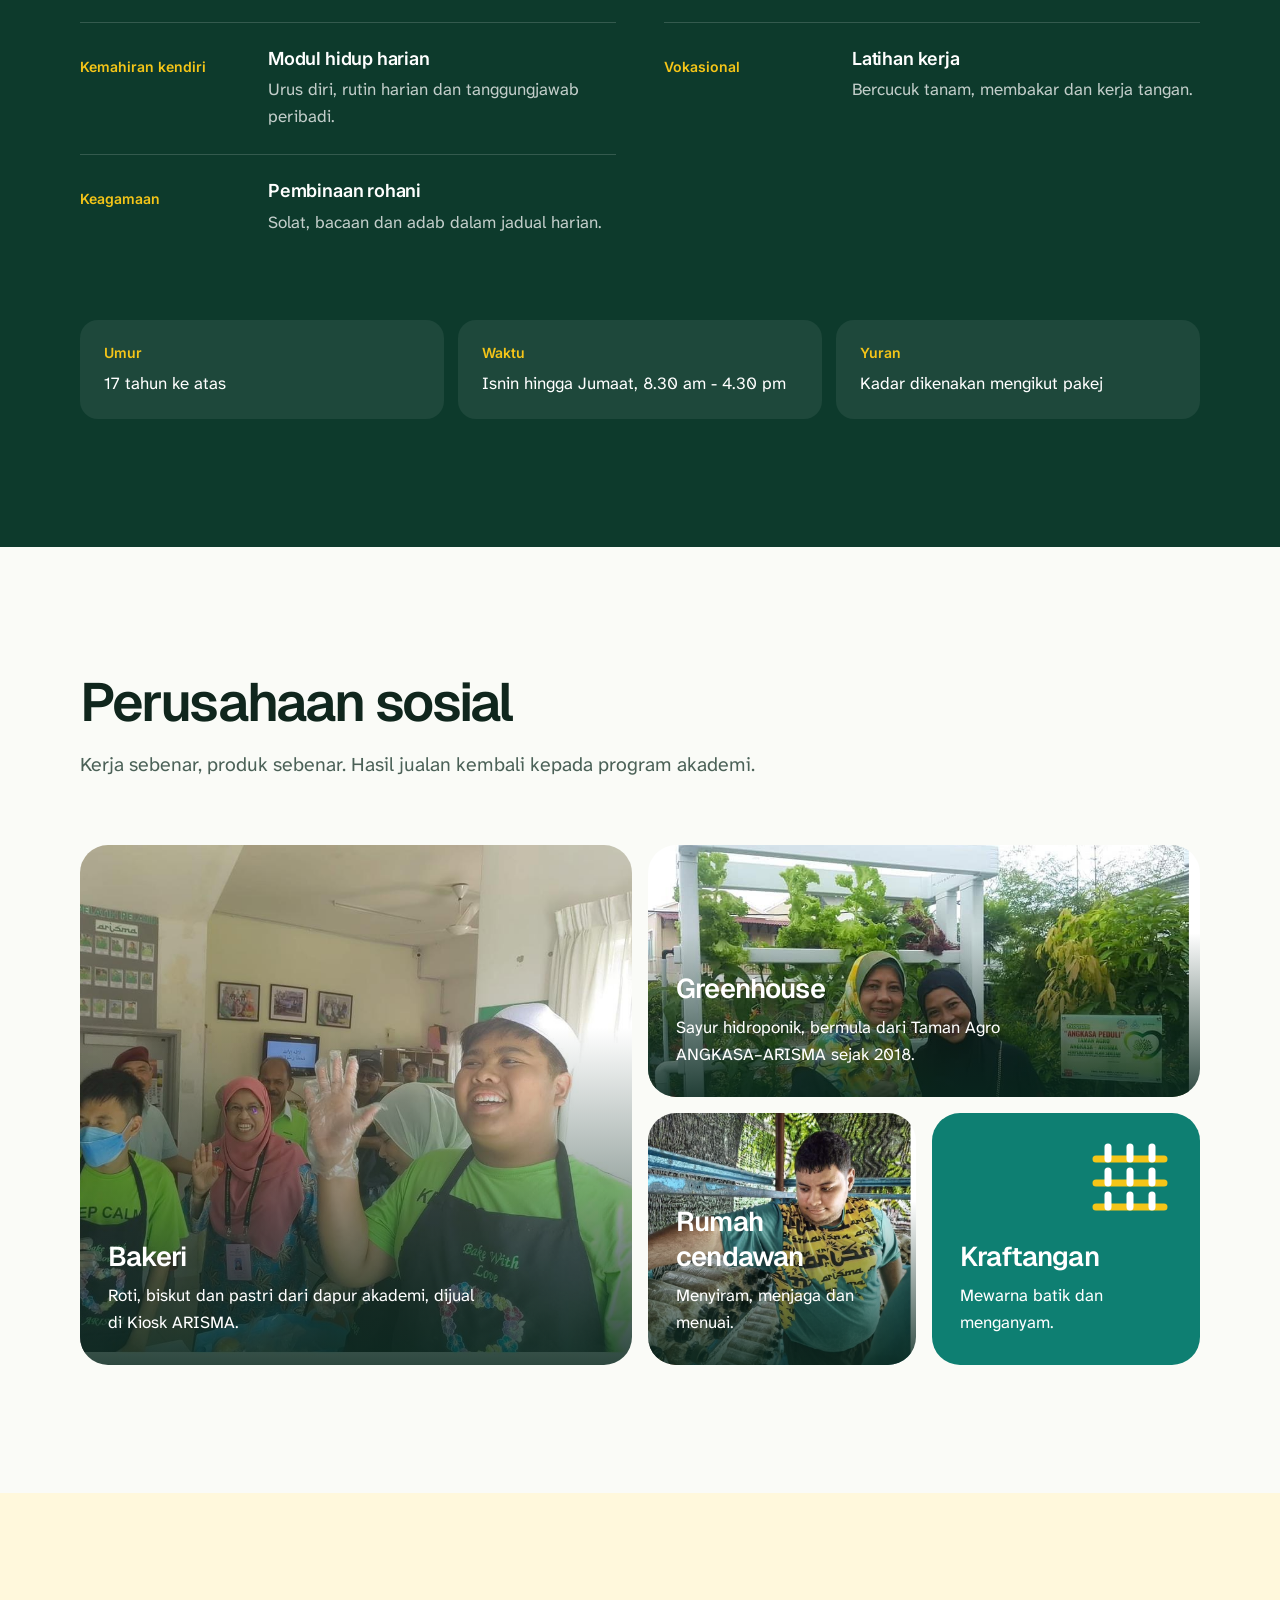
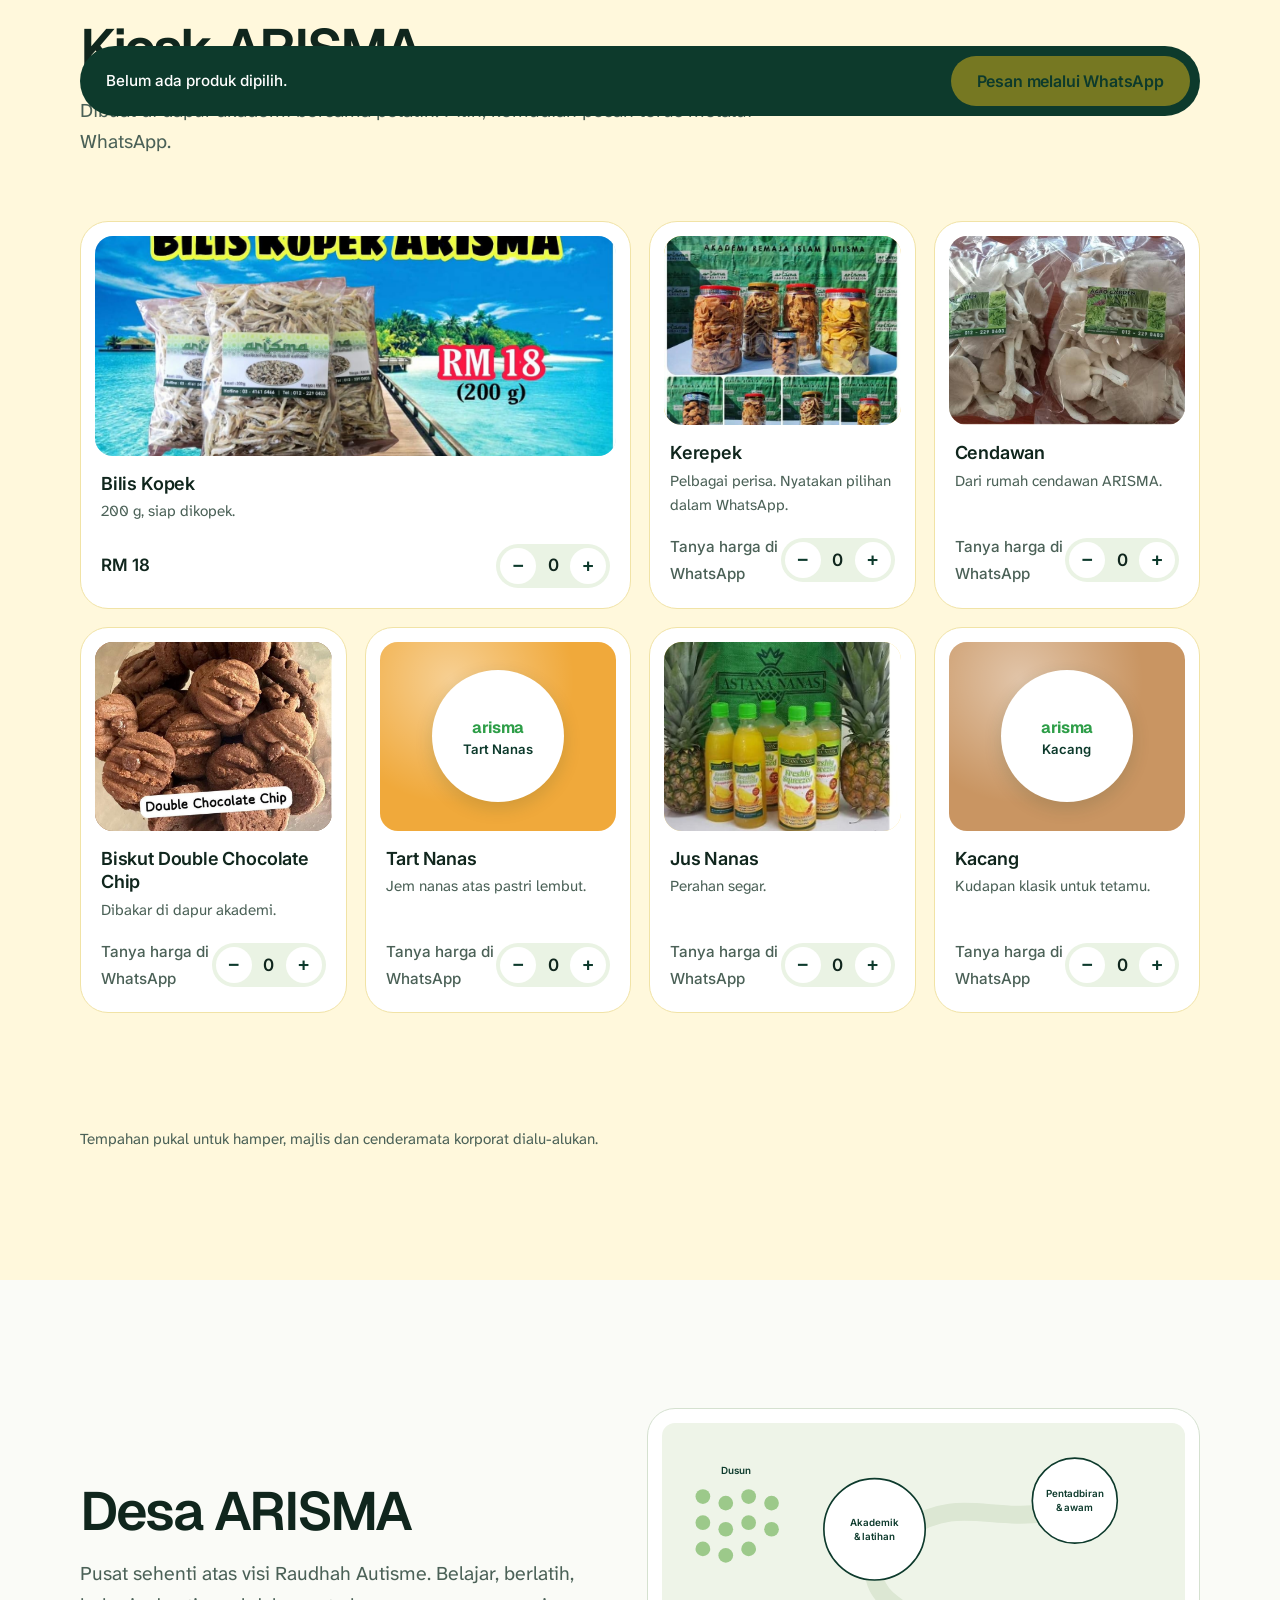
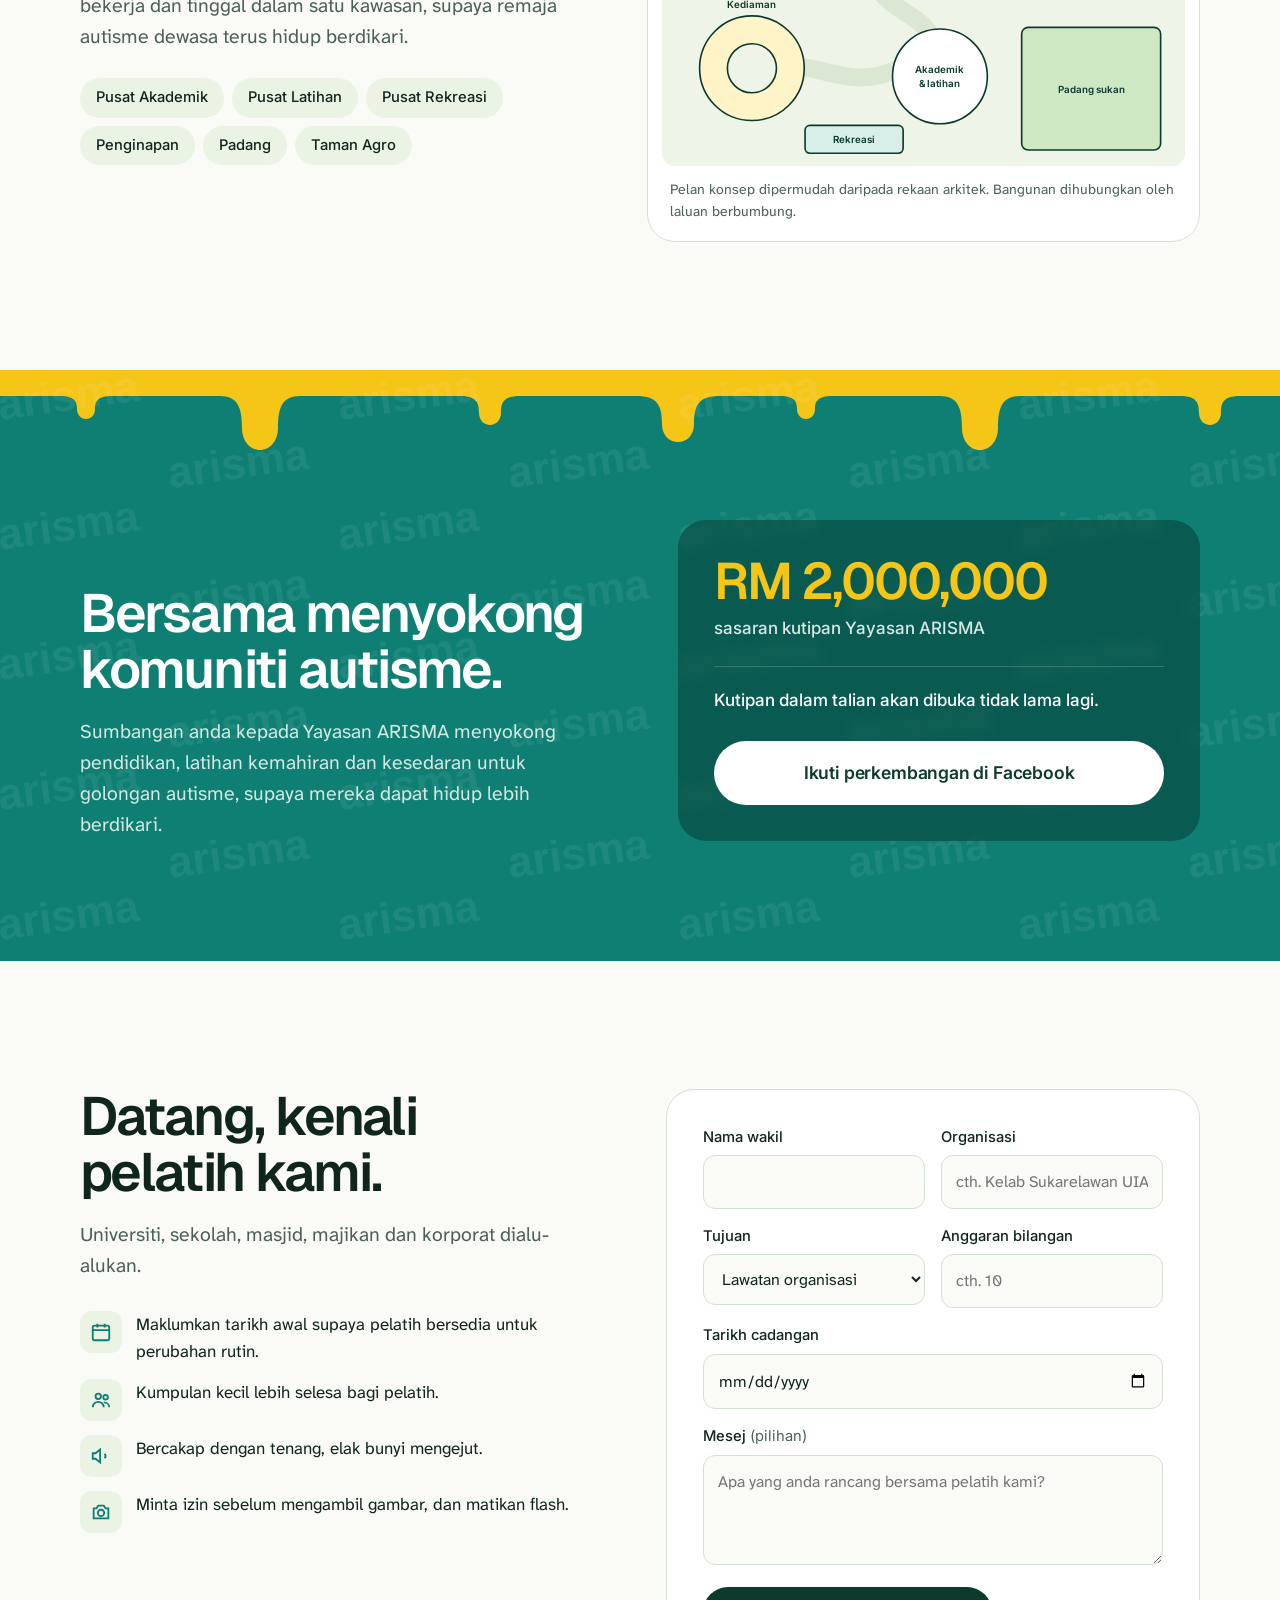
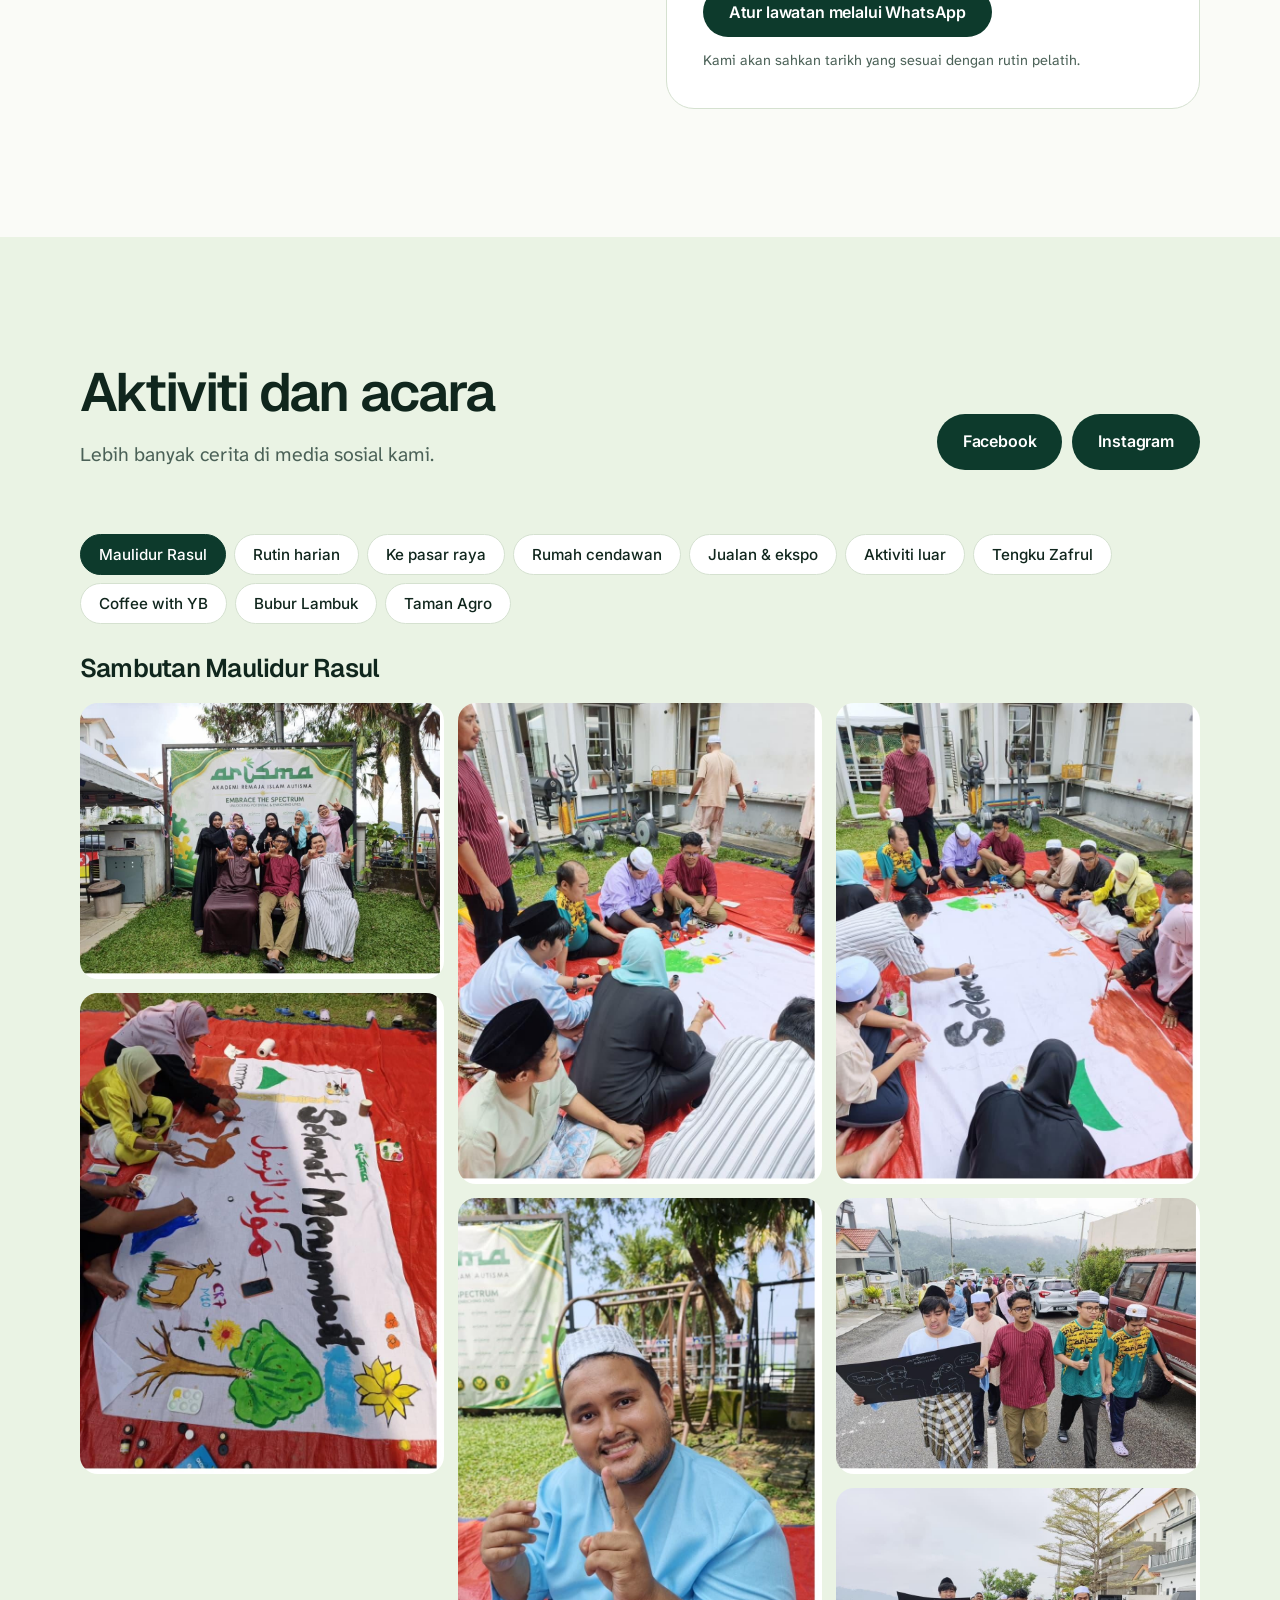
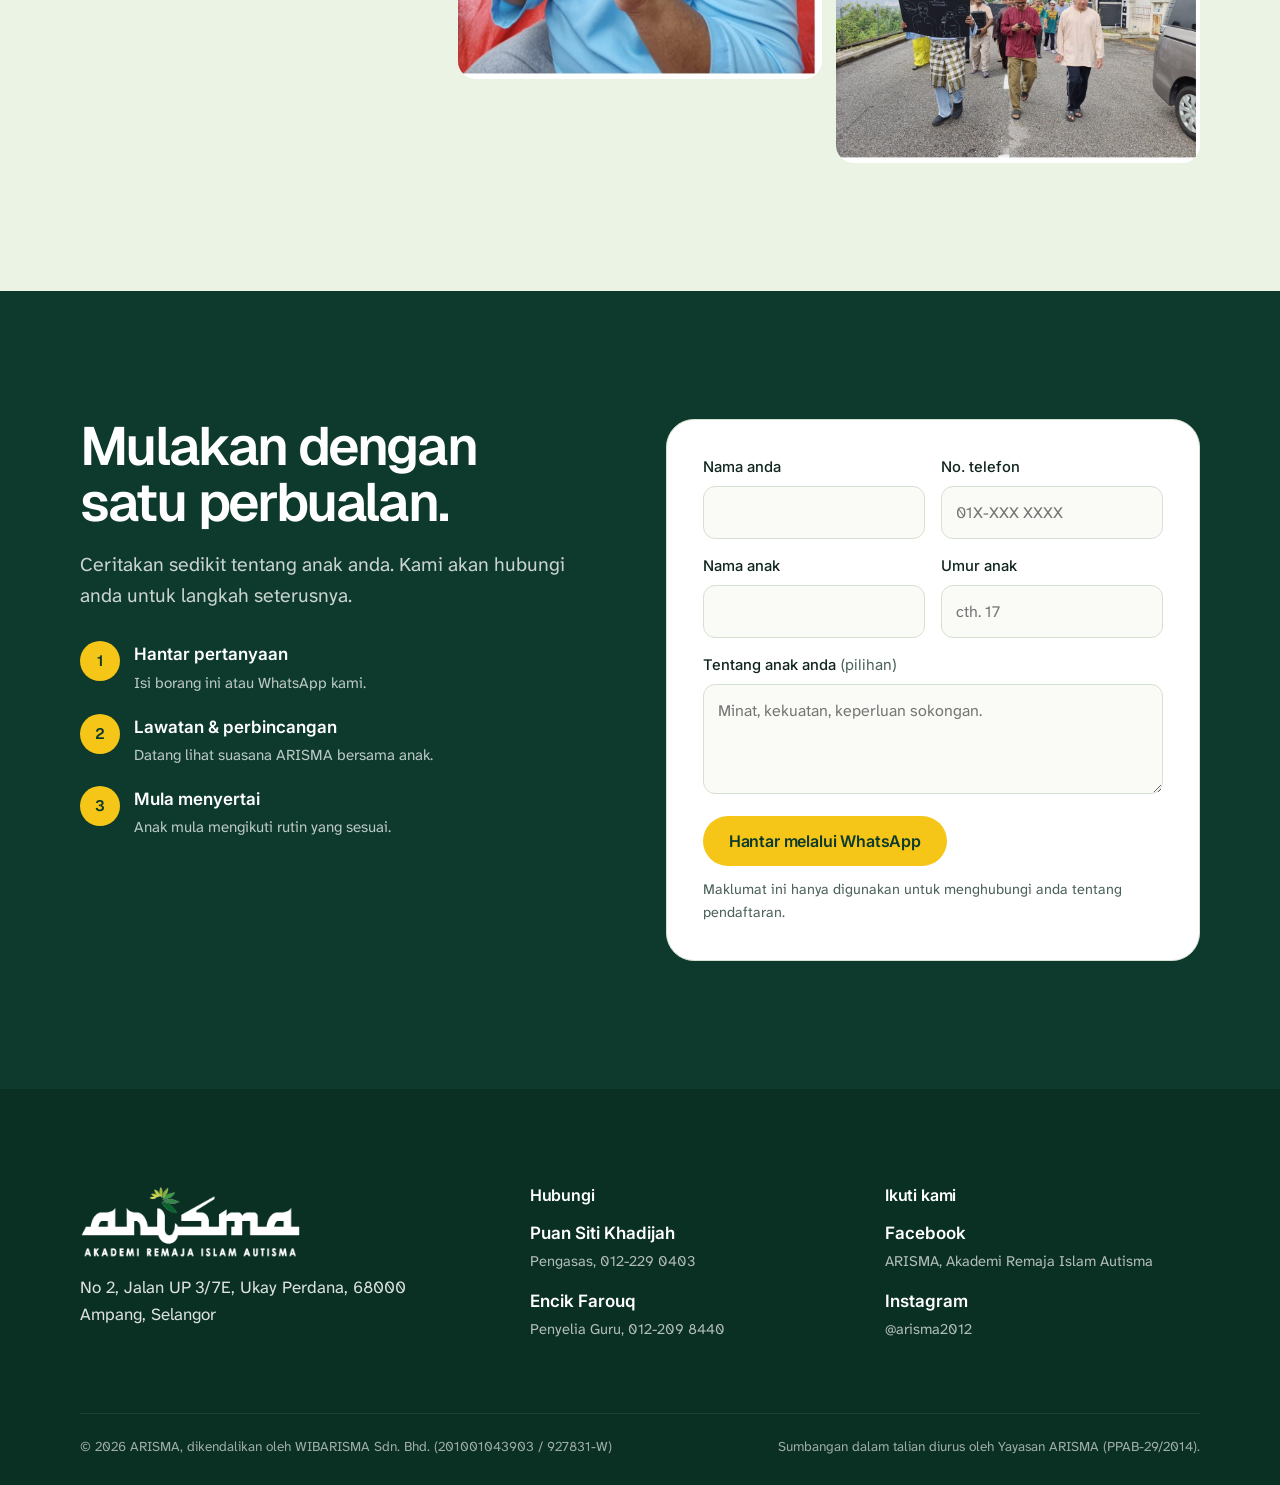
==== commit 09aa4cd7: "Update index.html" ====
--- a/index.html
+++ b/index.html
@@ -115,7 +115,7 @@
 .slides{position:absolute;inset:0;margin:0;padding:0;list-style:none}
 .slide{position:absolute;inset:0;opacity:0;transition:opacity 1.9s cubic-bezier(.4,0,.2,1)}
 .slide.on{opacity:1;z-index:1}
-.slide img{width:100%;height:100%;object-fit:cover;transform:scale(1.05)}
+.slide img{width:100%;height:100%;object-fit:cover;transform:scale(1.05);object-position:var(--pos,50% 50%)}
 .slide.on img,.slide.out img{animation:zum 10s cubic-bezier(.25,.1,.25,1) forwards}
 @keyframes zum{0%{transform:scale(1.05) translate3d(0,0,0)}100%{transform:scale(1.17) translate3d(-1.6%,-1%,0)}}
 .hero::after{content:"";position:absolute;inset:0;z-index:1;pointer-events:none;
@@ -142,11 +142,17 @@
 .pause{width:36px;height:36px;border-radius:50%;border:1.5px solid rgba(255,255,255,.6);background:transparent;color:#fff;cursor:pointer;display:grid;place-items:center}
 .pause svg{width:14px;height:14px}
 @media (max-width:760px){
-  .hero-foot{flex-direction:column;align-items:stretch}
-  .hero-actions{flex-direction:column}
-  .hero-actions .btn{width:100%}
-  .hero-ctrl{justify-content:space-between}
-  .hero-cap{text-align:left}
+  /* Telefon: tajuk lebih kecil, butang kecil sebelah-menyebelah, "Kenali kami" jadi pautan teks */
+  .slide img{object-position:var(--pos-m,var(--pos,50% 50%))}
+  .hero h1{font-size:clamp(2rem,9vw,2.6rem)}
+  .hero-sub{font-size:.95rem;margin-top:12px}
+  .hero-foot{flex-direction:column;align-items:stretch;gap:20px;margin-top:24px}
+  .hero-actions{flex-direction:row;gap:10px}
+  .hero-actions .btn{flex:1 1 0;min-width:0;width:auto;padding:13px 16px;font-size:1rem}
+  .hero-actions .btn-kaca{flex:1 1 100%;background:none;box-shadow:none;backdrop-filter:none;-webkit-backdrop-filter:none;padding:4px 0;text-decoration:underline;text-underline-offset:4px;font-size:.98rem}
+  .hero-ctrl{justify-content:space-between;flex-wrap:wrap;row-gap:6px}
+  .hero-cap{text-align:left;flex:1 1 100%}
+}
 }
 @media (prefers-reduced-motion:reduce){.slide{transition:none}.slide.on img,.slide.out img{animation:none}.hero-inner>*{animation:none;opacity:1;transform:none}.ev-head,.grid button{animation:none;opacity:1;transform:none}.path::before{transition:none}.path li .n{transition:none}.reveal,.reveal-stagger>*{transition:none;opacity:1;transform:none}}
 
@@ -242,7 +248,7 @@
 }
 @media (max-width:560px){.bento{grid-template-columns:1fr}.tile.big,.tile.wide{grid-column:auto}}
 
-/* ---------- 5. Kedai ---------- */
+/* ---------- 5. Kiosk ---------- */
 .shop{background:#FFF8DC}
 .shelf{display:grid;grid-template-columns:repeat(4,1fr);gap:18px}
 .item.utama{grid-column:span 2}
@@ -386,7 +392,7 @@
       <a href="#tentang">Tentang</a>
       <a href="#program">Program</a>
       <a href="#perusahaan">Perusahaan</a>
-      <a href="#kedai">Kedai</a>
+      <a href="#kedai">Kiosk</a>
       <a href="#desa">Desa</a>
       <a href="#galeri">Galeri</a>
       <a href="#daftar">Daftar</a>
@@ -404,13 +410,13 @@
 <!-- ===================== 1. LANDING ===================== -->
 <section class="hero" aria-label="Pengenalan">
   <ul class="slides" id="slides">
-    <li class="slide on" data-cap="Bakeri ARISMA"><img src="img/CWYB_3.jpg" alt="Pelatih berapron Bake with Love ketawa sambil melambai di dapur akademi." fetchpriority="high" style="object-position:60% 40%"></li>
-    <li class="slide" data-cap="Aktiviti luar"><img src="img/luar_2.jpg" alt="Pelatih dan guru tersenyum berswafoto di sebelah van." loading="lazy" style="object-position:50% 45%"></li>
-    <li class="slide" data-cap="Bubur Lambuk bersama YB, Mac 2025"><img src="img/Bubur_Lambuk_YB_4.jpg" alt="Pelatih berjersi ARISMA bergambar bersama tetamu di hadapan latar akademi." loading="lazy"></li>
-    <li class="slide" data-cap="Sambutan Maulidur Rasul"><img src="img/maulid_1.jpg" alt="Pelatih tersenyum dan bergaya bersama guru di hadapan latar ARISMA." loading="lazy" style="object-position:45% 55%"></li>
-    <li class="slide" data-cap="Coffee with YB"><img src="img/CWYB_1.jpg" alt="Pelatih berbaju hijau membuat isyarat hati bersama tetamu." loading="lazy" style="object-position:50% 30%"></li>
-    <li class="slide" data-cap="Kunjungan Tengku Zafrul Aziz"><img src="img/TZ_3.jpg" alt="Tengku Zafrul bersama wakil ARISMA dan tetamu di khemah produk." loading="lazy" style="object-position:50% 30%"></li>
-    <li class="slide" data-cap="Kunjungan Tengku Zafrul Aziz"><img src="img/TZ_1.jpg" alt="Tetamu, tenaga pengajar dan pelatih bergambar beramai-ramai di hadapan latar ARISMA." loading="lazy" style="object-position:50% 35%"></li>
+    <li class="slide on" data-cap="Bakeri ARISMA"><img src="img/CWYB_3.jpg" alt="Pelatih berapron Bake with Love ketawa sambil melambai di dapur akademi." fetchpriority="high" style="--pos:60% 40%;--pos-m:72% 40%"></li>
+    <li class="slide" data-cap="Aktiviti luar"><img src="img/luar_2.jpg" alt="Pelatih dan guru tersenyum berswafoto di sebelah van." loading="lazy" style="--pos:50% 45%;--pos-m:46% 45%"></li>
+    <li class="slide" data-cap="Bubur Lambuk bersama YB, Mac 2025"><img src="img/Bubur_Lambuk_YB_4.jpg" alt="Pelatih berjersi ARISMA bergambar bersama tetamu di hadapan latar akademi." loading="lazy" style="--pos:50% 50%;--pos-m:50% 55%"></li>
+    <li class="slide" data-cap="Sambutan Maulidur Rasul"><img src="img/maulid_1.jpg" alt="Pelatih tersenyum dan bergaya bersama guru di hadapan latar ARISMA." loading="lazy" style="--pos:45% 55%;--pos-m:56% 55%"></li>
+    <li class="slide" data-cap="Coffee with YB"><img src="img/CWYB_1.jpg" alt="Pelatih berbaju hijau membuat isyarat hati bersama tetamu." loading="lazy" style="--pos:50% 30%;--pos-m:42% 30%"></li>
+    <li class="slide" data-cap="Kunjungan Tengku Zafrul Aziz"><img src="img/TZ_3.jpg" alt="Tengku Zafrul bersama wakil ARISMA dan tetamu di khemah produk." loading="lazy" style="--pos:50% 30%;--pos-m:42% 30%"></li>
+    <li class="slide" data-cap="Kunjungan Tengku Zafrul Aziz"><img src="img/TZ_1.jpg" alt="Tetamu, tenaga pengajar dan pelatih bergambar beramai-ramai di hadapan latar ARISMA." loading="lazy" style="--pos:50% 35%;--pos-m:45% 35%"></li>
   </ul>
   <div class="wrap hero-inner">
     <h1>Membina kehidupan remaja autisme yang berdikari dan bermaruah.</h1>
@@ -459,6 +465,13 @@
       </div>
       <div class="people reveal-stagger" id="pengajarList">
         <article class="person"><div class="pf"><svg viewBox="0 0 24 24" fill="none" stroke="currentColor" stroke-width="1.5" aria-hidden="true"><circle cx="12" cy="8" r="4"/><path d="M4 21c0-4.4 3.6-8 8-8s8 3.6 8 8"/></svg></div><b>Encik Farouq</b><span>Penyelia Guru</span></article>
+        <article class="person"><div class="pf"><svg viewBox="0 0 24 24" fill="none" stroke="currentColor" stroke-width="1.5" aria-hidden="true"><circle cx="12" cy="8" r="4"/><path d="M4 21c0-4.4 3.6-8 8-8s8 3.6 8 8"/></svg></div><b>Puan Saadah</b><span>Penyelia Guru</span></article>
+        <article class="person"><div class="pf"><svg viewBox="0 0 24 24" fill="none" stroke="currentColor" stroke-width="1.5" aria-hidden="true"><circle cx="12" cy="8" r="4"/><path d="M4 21c0-4.4 3.6-8 8-8s8 3.6 8 8"/></svg></div><b>Encik Azri</b><span>Guru</span></article>
+        <article class="person"><div class="pf"><svg viewBox="0 0 24 24" fill="none" stroke="currentColor" stroke-width="1.5" aria-hidden="true"><circle cx="12" cy="8" r="4"/><path d="M4 21c0-4.4 3.6-8 8-8s8 3.6 8 8"/></svg></div><b>Encik Naim</b><span>Guru</span></article>
+        <article class="person"><div class="pf"><svg viewBox="0 0 24 24" fill="none" stroke="currentColor" stroke-width="1.5" aria-hidden="true"><circle cx="12" cy="8" r="4"/><path d="M4 21c0-4.4 3.6-8 8-8s8 3.6 8 8"/></svg></div><b>Puan Amira</b><span>Guru</span></article>
+        <article class="person"><div class="pf"><svg viewBox="0 0 24 24" fill="none" stroke="currentColor" stroke-width="1.5" aria-hidden="true"><circle cx="12" cy="8" r="4"/><path d="M4 21c0-4.4 3.6-8 8-8s8 3.6 8 8"/></svg></div><b>Puan Ros</b><span>Guru</span></article>
+        <article class="person"><div class="pf"><svg viewBox="0 0 24 24" fill="none" stroke="currentColor" stroke-width="1.5" aria-hidden="true"><circle cx="12" cy="8" r="4"/><path d="M4 21c0-4.4 3.6-8 8-8s8 3.6 8 8"/></svg></div><b>Puan Dira</b><span>Guru</span></article>
+        <article class="person"><div class="pf"><svg viewBox="0 0 24 24" fill="none" stroke="currentColor" stroke-width="1.5" aria-hidden="true"><circle cx="12" cy="8" r="4"/><path d="M4 21c0-4.4 3.6-8 8-8s8 3.6 8 8"/></svg></div><b>Cik Afiqah</b><span>Guru</span></article>
       </div>
     </div>
 
@@ -492,9 +505,9 @@
       <article class="prog"><p class="label">Keagamaan</p><div><h3>Pembinaan rohani</h3><p>Solat, bacaan dan adab dalam jadual harian.</p></div></article>
     </div>
     <dl class="facts reveal-stagger">
-      <div class="fact" data-isi hidden><dt>Umur</dt><dd id="f-umur"><span class="isi">[isi: julat umur]</span></dd></div>
-      <div class="fact" data-isi hidden><dt>Waktu</dt><dd id="f-waktu"><span class="isi">[isi: hari &amp; waktu]</span></dd></div>
-      <div class="fact" data-isi hidden><dt>Yuran</dt><dd id="f-yuran"><span class="isi">[isi: yuran bulanan]</span></dd></div>
+      <div class="fact"><dt>Umur</dt><dd id="f-umur">17 tahun ke atas</dd></div>
+      <div class="fact"><dt>Waktu</dt><dd id="f-waktu">Isnin hingga Jumaat, 8.30 am - 4.30 pm</dd></div>
+      <div class="fact"><dt>Yuran</dt><dd id="f-yuran">Kadar dikenakan mengikut pakej</dd></div>
     </dl>
   </div>
 </section>
@@ -509,7 +522,7 @@
     <div class="bento reveal-stagger">
       <article class="tile foto big">
         <img src="img/CWYB_3.jpg" alt="Pelatih berapron di dapur bakeri ARISMA." loading="lazy" style="object-position:70% 40%">
-        <div><h3>Bakeri</h3><p>Roti, biskut dan pastri dari dapur akademi, dijual di Kedai ARISMA.</p></div>
+        <div><h3>Bakeri</h3><p>Roti, biskut dan pastri dari dapur akademi, dijual di Kiosk ARISMA.</p></div>
       </article>
       <article class="tile foto wide">
         <img src="img/ANGKASA_1.jpg" alt="Menara hidroponik dengan sayur daun di Taman Agro ARISMA." loading="lazy" style="object-position:20% 30%">
@@ -527,11 +540,11 @@
   </div>
 </section>
 
-<!-- ===================== 5. KEDAI ARISMA ===================== -->
+<!-- ===================== 5. KIOSK ARISMA ===================== -->
 <section class="sec shop" id="kedai">
   <div class="wrap">
     <div class="sec-head reveal">
-      <h2>Kedai ARISMA</h2>
+      <h2>Kiosk ARISMA</h2>
       <p class="lead">Dibuat di dapur akademi bersama pelatih. Pilih, kemudian pesan terus melalui WhatsApp.</p>
     </div>
     <div class="shelf reveal-stagger" id="shelf"></div>
@@ -591,20 +604,20 @@
 <section class="give" id="sumbang" aria-labelledby="sumbangT">
   <div class="wrap">
     <div class="reveal">
-      <h2 id="sumbangT">Bantu bina Desa ARISMA.</h2>
-      <p class="lead">Setiap sumbangan membawa pelatih kita lebih dekat kepada tempat untuk hidup berdikari, sepanjang hayat.</p>
+      <h2 id="sumbangT">Bersama menyokong komuniti autisme.</h2>
+      <p class="lead">Sumbangan anda kepada Yayasan ARISMA menyokong pendidikan, latihan kemahiran dan kesedaran untuk golongan autisme, supaya mereka dapat hidup lebih berdikari.</p>
     </div>
     <div class="meter reveal" id="meterBuka" hidden>
       <p class="amt" id="amt">RM 0</p>
       <p class="of">terkumpul daripada sasaran <span id="target">RM 2,000,000</span></p>
-      <div class="bar" role="progressbar" aria-label="Kutipan Desa ARISMA" aria-valuemin="0" aria-valuemax="100" aria-valuenow="0" id="bar"><i id="barFill"></i></div>
+      <div class="bar" role="progressbar" aria-label="Kutipan Yayasan ARISMA" aria-valuemin="0" aria-valuemax="100" aria-valuenow="0" id="bar"><i id="barFill"></i></div>
       <div class="meta"><span id="pct">0%</span><span id="donors"></span></div>
       <a class="btn btn-kuning" id="giveBtn" href="#" target="_blank" rel="noopener">Sumbang melalui toyyibPay</a>
       <p class="fine">Sumbangan diterima oleh Yayasan ARISMA (PPAB-29/2014). Anda boleh masukkan jumlah sendiri di halaman toyyibPay.</p>
     </div>
     <div class="meter reveal" id="meterTutup">
       <p class="amt" id="targetTutup">RM 2,000,000</p>
-      <p class="of">sasaran pembinaan Desa ARISMA</p>
+      <p class="of">sasaran kutipan Yayasan ARISMA</p>
       <p class="soon">Kutipan dalam talian akan dibuka tidak lama lagi.</p>
       <a class="btn btn-putih" href="https://www.facebook.com/arisma2013" target="_blank" rel="noopener">Ikuti perkembangan di Facebook</a>
     </div>
@@ -849,7 +862,7 @@
     </div>
     <div class="foot-bottom">
       <p>© <span id="yr">2026</span> ARISMA, dikendalikan oleh WIBARISMA Sdn. Bhd. (201001043903 / 927831-W)</p>
-      <p>Sumbangan Desa ARISMA diurus oleh Yayasan ARISMA (PPAB-29/2014).</p>
+      <p>Sumbangan dalam talian diurus oleh Yayasan ARISMA (PPAB-29/2014).</p>
     </div>
   </div>
 </footer>
@@ -869,11 +882,11 @@
    TETAPAN — ubah di sini sahaja
    ========================================================= */
 var ARISMA = {
-  whatsapp: "60122290403",                 // semua borang & pesanan kedai pergi ke nombor ini
+  whatsapp: "60122290403",                 // semua borang & pesanan kiosk pergi ke nombor ini
   // Nilai di bawah ialah SANDARAN. Bila Google Sheet disambung (lihat BACA-SAYA.md), nilai dari Sheet mengatasinya.
   desa: {
     buka: false,                           // false = kutipan dalam talian belum dibuka; tukar ke true bila toyyibPay sedia
-    sasaran: 2000000,                      // RM
+    sasaran: 2000000,                      // RM, sandaran sahaja. Nilai sebenar dari Sheet (Tetapan > sasaran_desa)
     terkumpul: 0,                          // angka sandaran jika /api/desa tidak dapat dibaca
     api: "/api/desa",                      // Cloudflare Worker (src/index.js)
     toyyibpay: "https://toyyibpay.com/ISI-KOD-BIL"  // pautan bil toyyibPay Yayasan (jumlah terbuka)
@@ -1003,7 +1016,7 @@
   }
   renderPelatih();
 
-  /* ---------- 5. Kedai ---------- */
+  /* ---------- 5. Kiosk ---------- */
   var qty = {}, shelf = $("shelf"), sum = $("orderSum"), orderBtn = $("orderBtn");
   function chosen(){ return ARISMA.produk.filter(function(p){ return qty[p.id] > 0; }); }
   function renderCart(){
@@ -1041,7 +1054,7 @@
   });
   orderBtn.addEventListener("click", function(){
     var lines = chosen().map(function(p){ return "- " + p.nama + " x " + qty[p.id]; });
-    openWA("Assalamualaikum, saya ingin memesan dari Kedai ARISMA:\n" + lines.join("\n") + "\n\nNama:\nCara ambil / alamat penghantaran:");
+    openWA("Assalamualaikum, saya ingin memesan dari Kiosk ARISMA:\n" + lines.join("\n") + "\n\nNama:\nCara ambil / alamat penghantaran:");
   });
 
   /* ---------- 6. Kutipan Desa ---------- */
@@ -1188,7 +1201,7 @@
     });
     if(pl.length){ ARISMA.pelatih = pl; renderPelatih(); }
 
-    // Produk Kedai
+    // Produk Kiosk
     var pr = (k.produk || []).filter(function(r){ return nilai(r.nama); });
     if(pr.length){
       var dipakai = {};
@@ -1223,13 +1236,12 @@
     }
   }
   (function(){
-    var ctl = window.AbortController ? new AbortController() : null;
-    var tm = ctl ? setTimeout(function(){ ctl.abort(); }, 8000) : null;
-    fetch("/api/kandungan", ctl ? {signal: ctl.signal} : {})
+    // Had masa 8 saat. Guna Promise.race (bukan AbortController) supaya tidak gagal dalam pratonton tertentu.
+    var tamat = new Promise(function(_, tolak){ setTimeout(function(){ tolak(new Error("tamat masa")); }, 8000); });
+    Promise.race([fetch("/api/kandungan"), tamat])
       .then(function(r){ if(!r.ok) throw new Error("HTTP " + r.status); return r.json(); })
       .then(function(k){ if(k && k.ok) terapkan(k); })
-      .catch(function(e){ if(window.console) console.warn("Kandungan Google Sheet tidak dimuat; guna kandungan asal.", e); })
-      .then(function(){ if(tm) clearTimeout(tm); });
+      .catch(function(e){ if(window.console) console.warn("Kandungan Google Sheet tidak dimuat; guna kandungan asal.", e); });
   })();
 
   /* ---------- Muncul satu-satu bila sampai skrin (semua seksyen) ---------- */
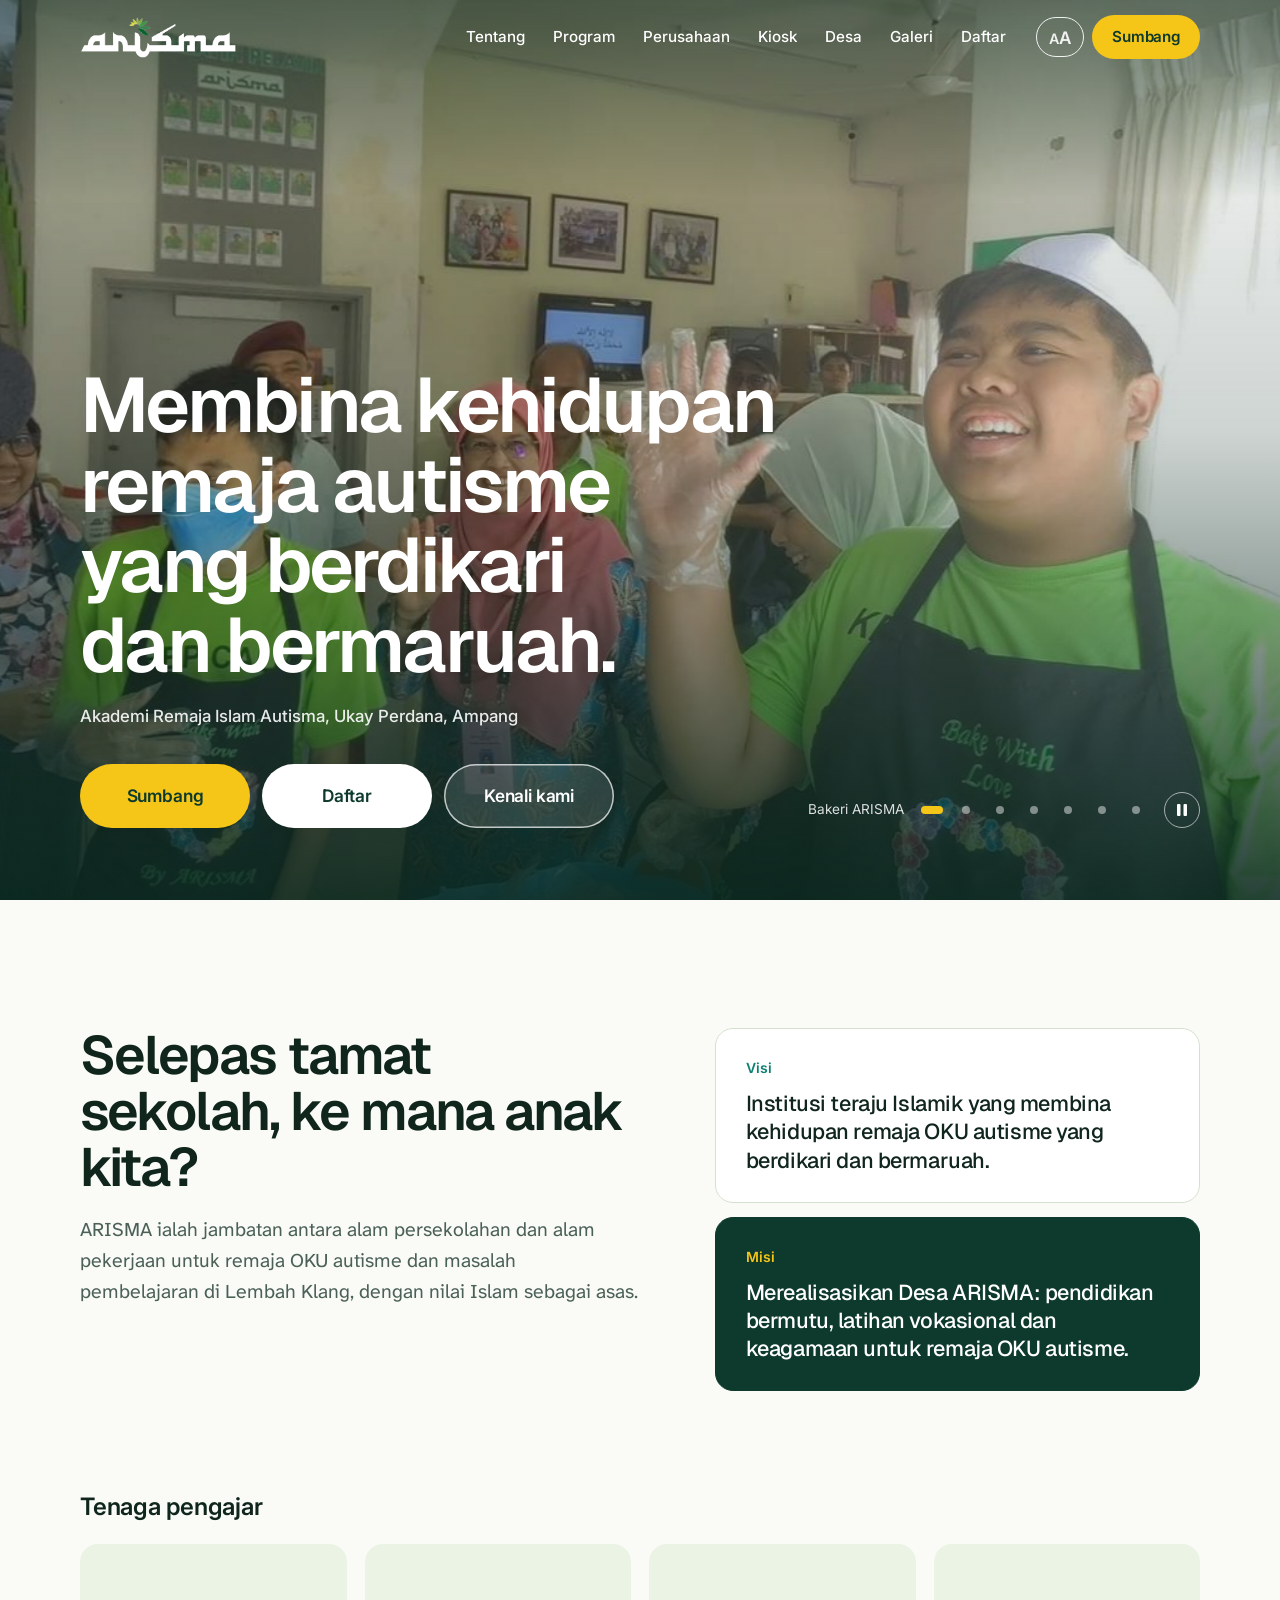
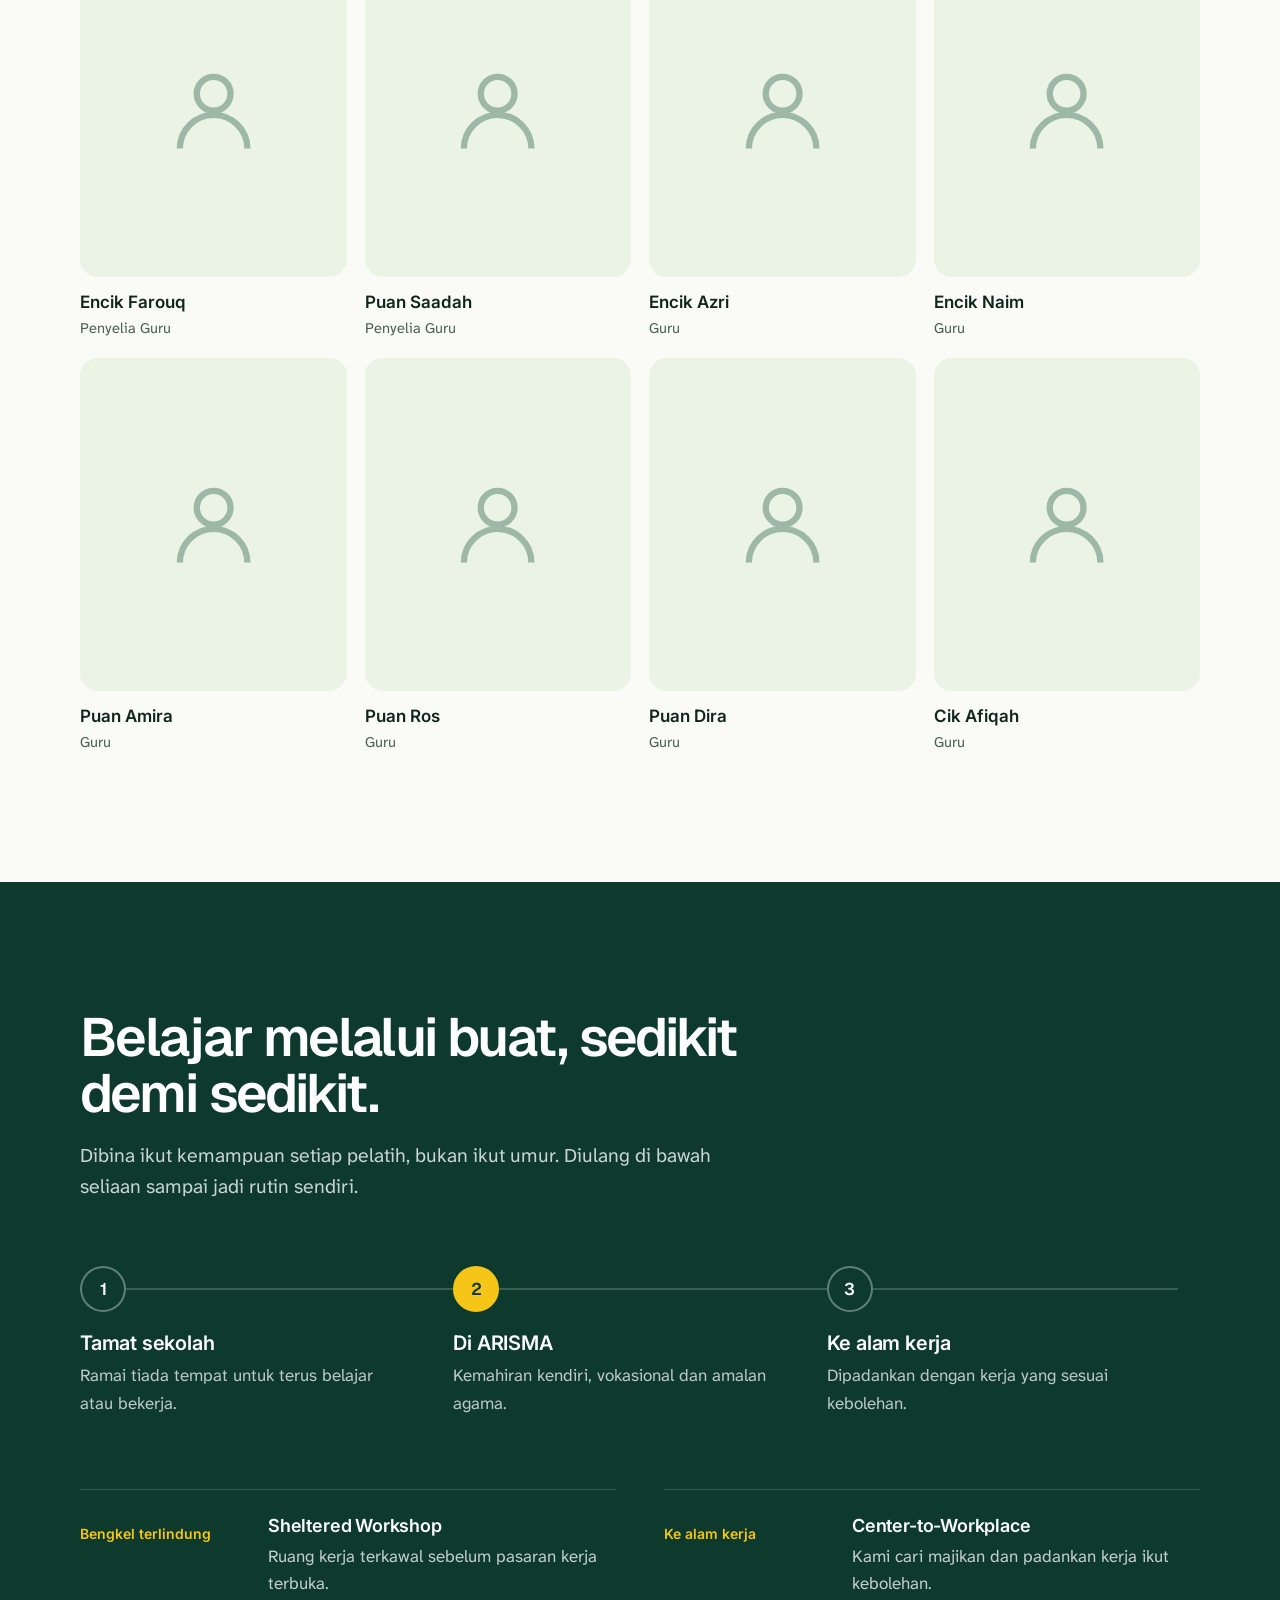
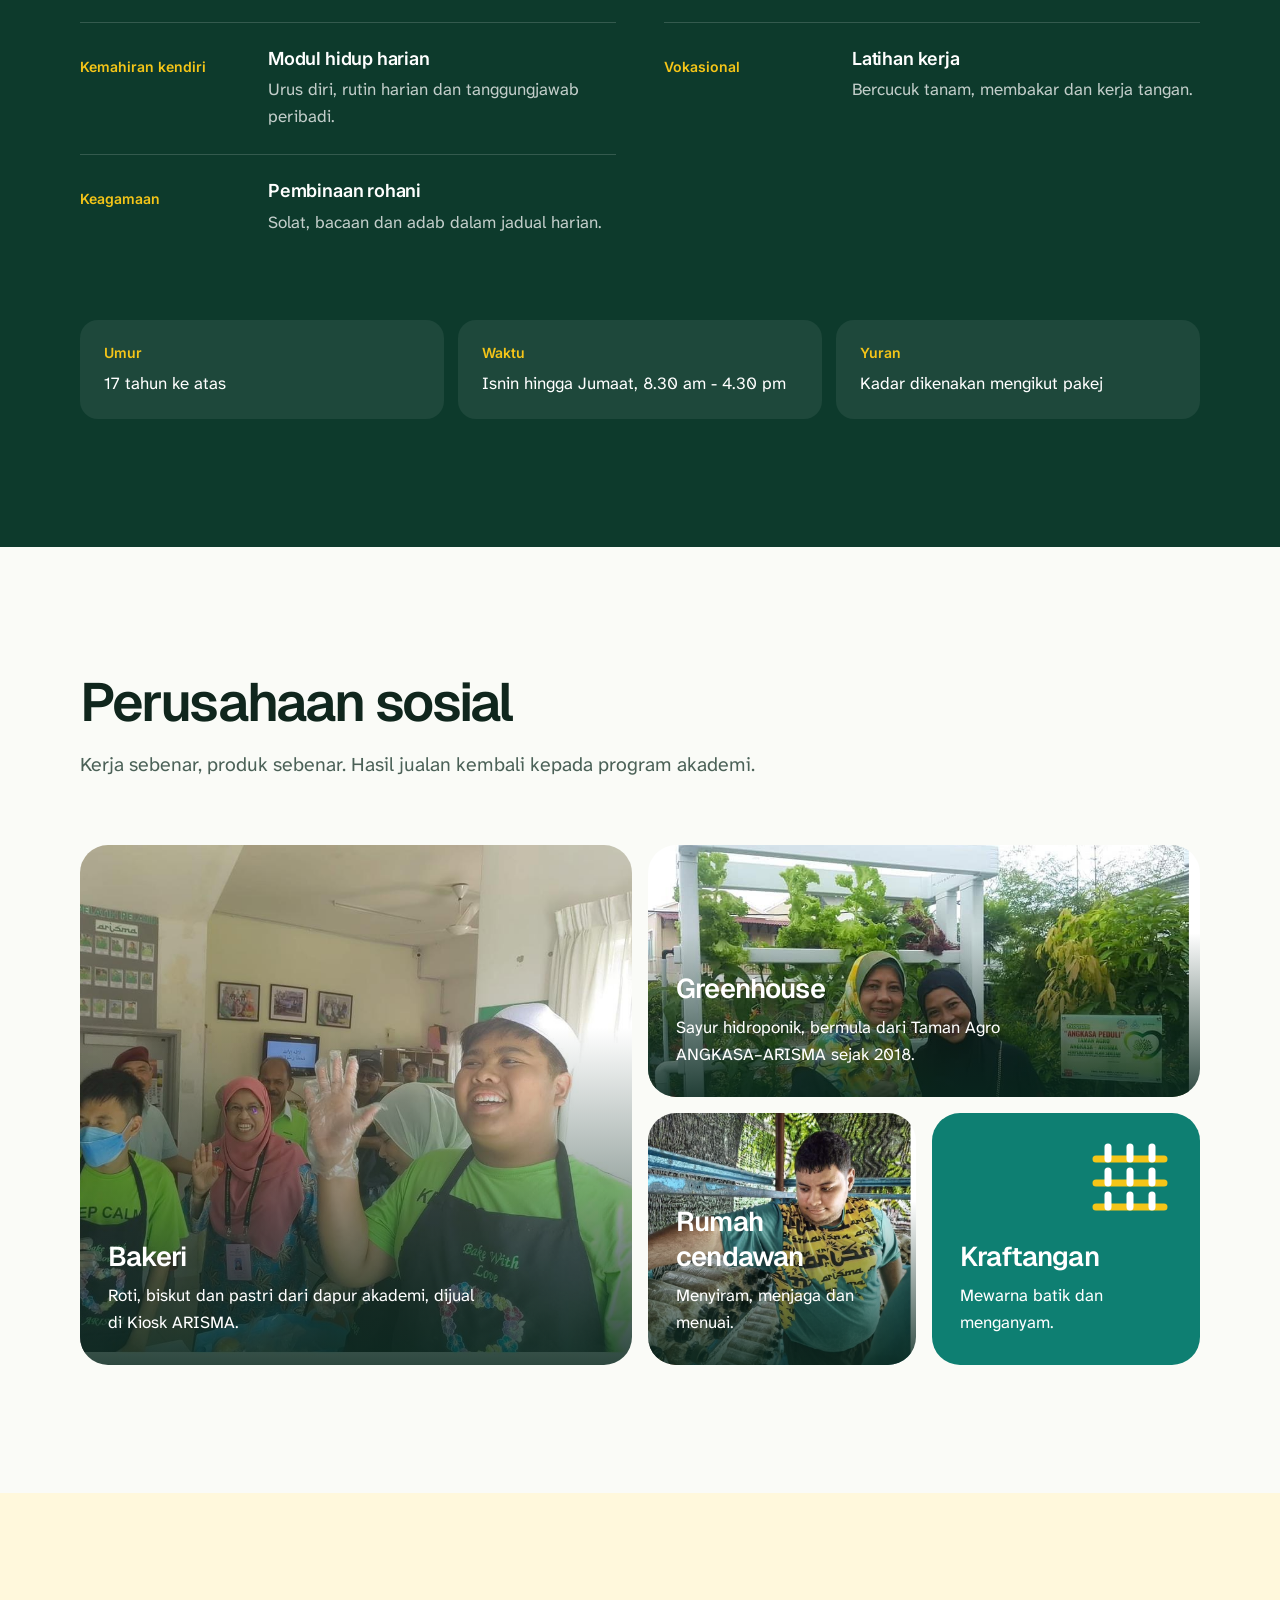
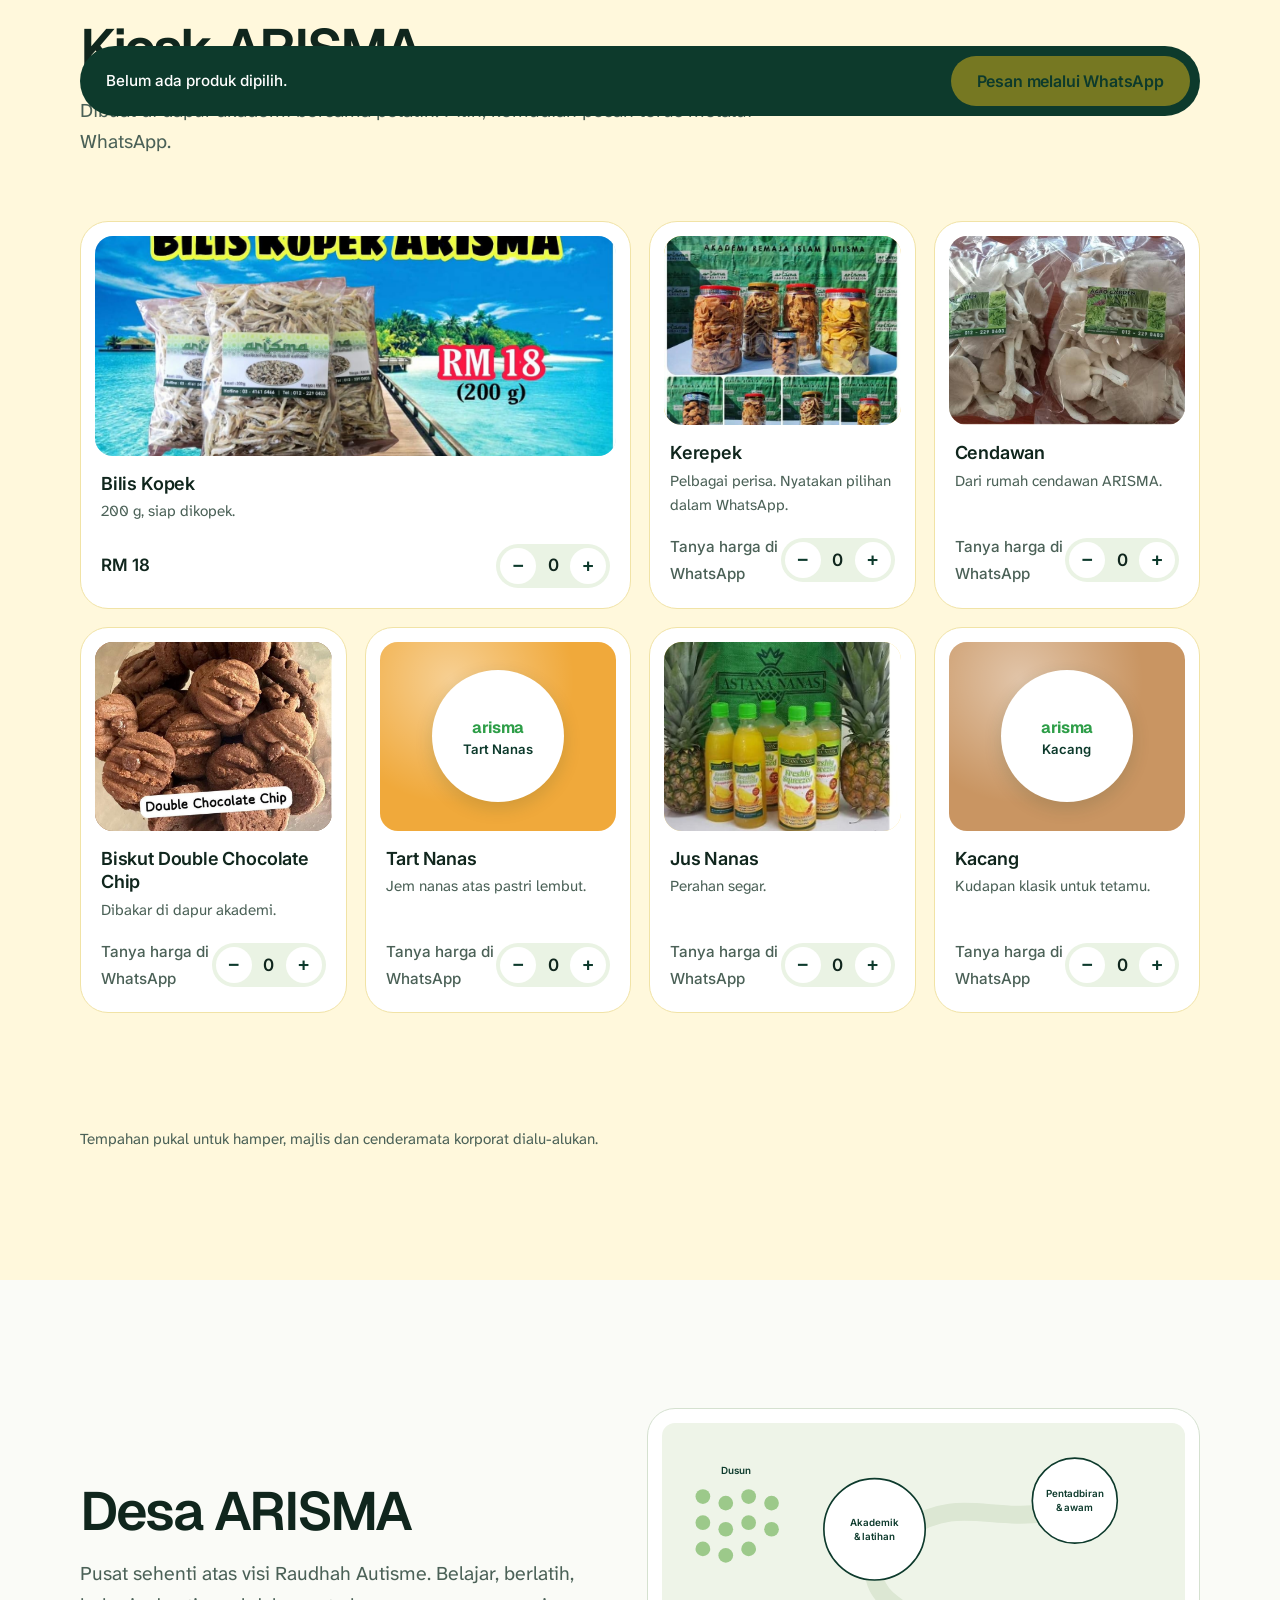
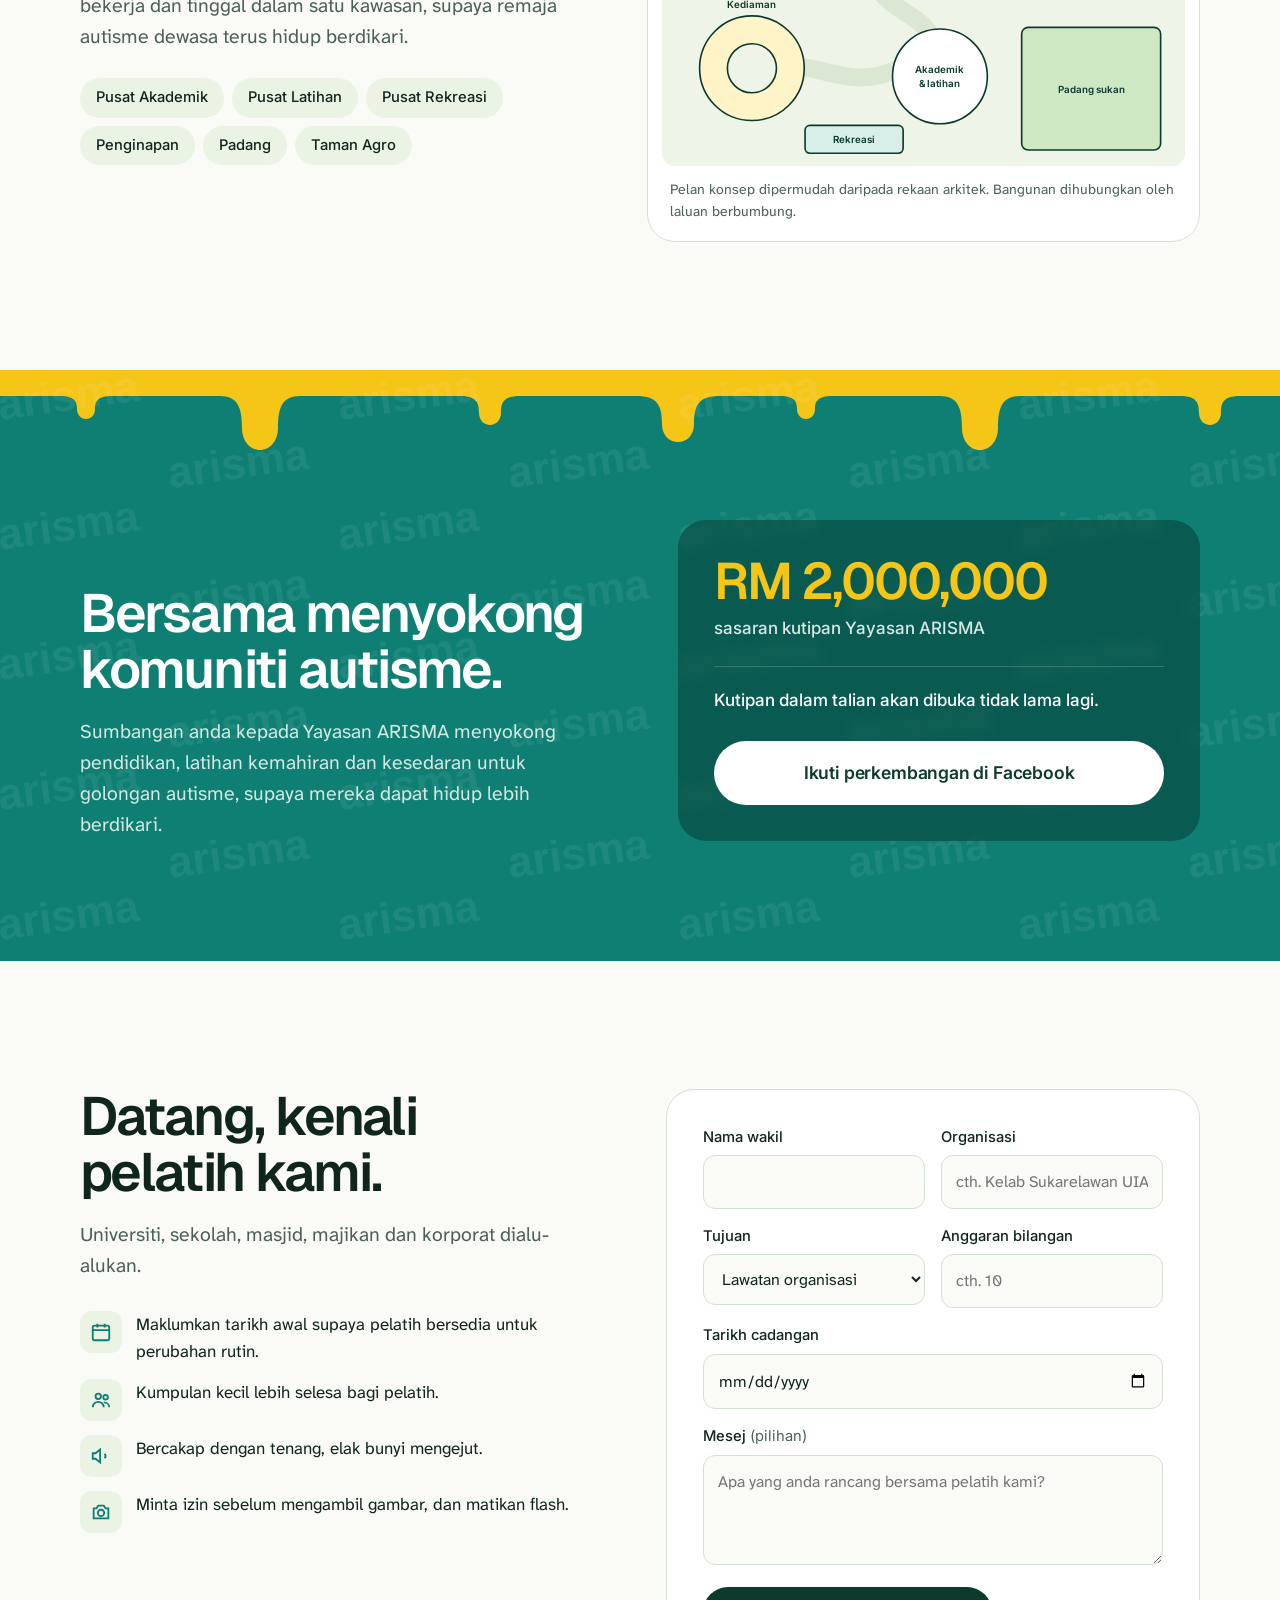
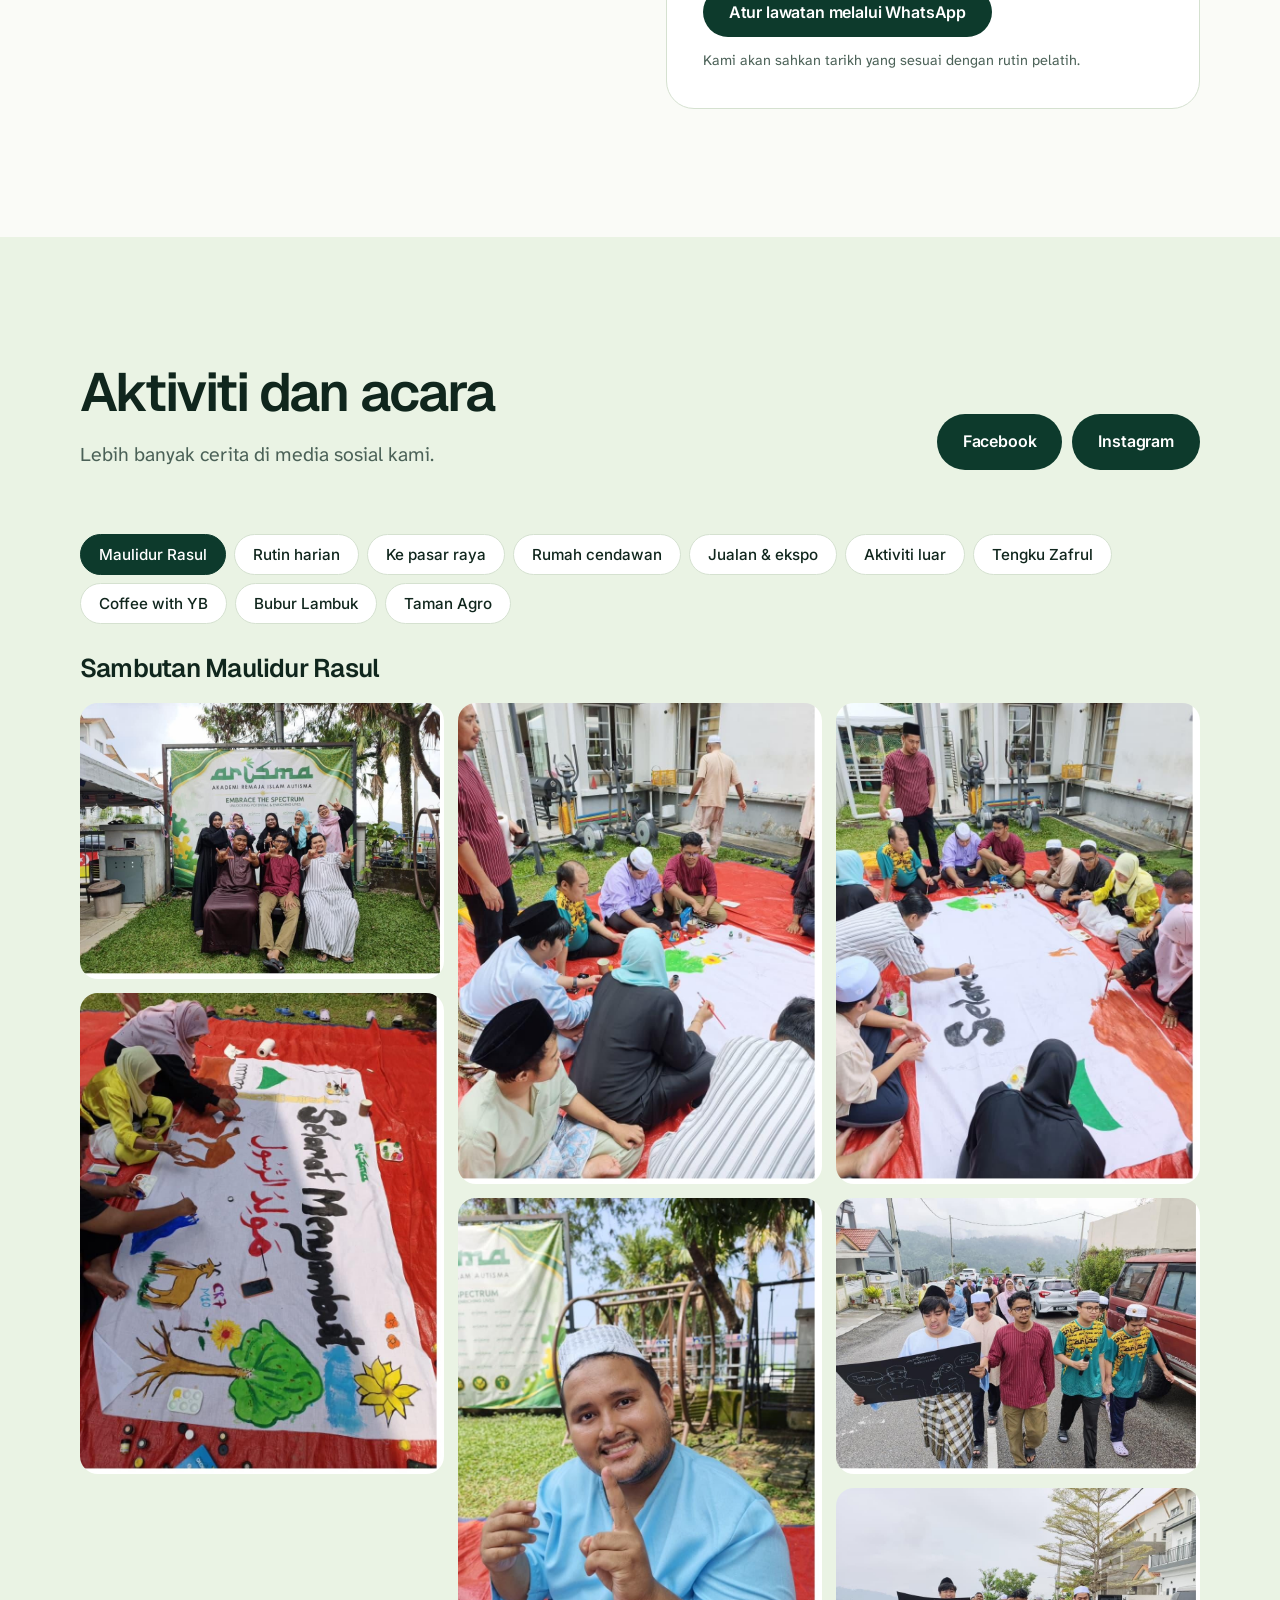
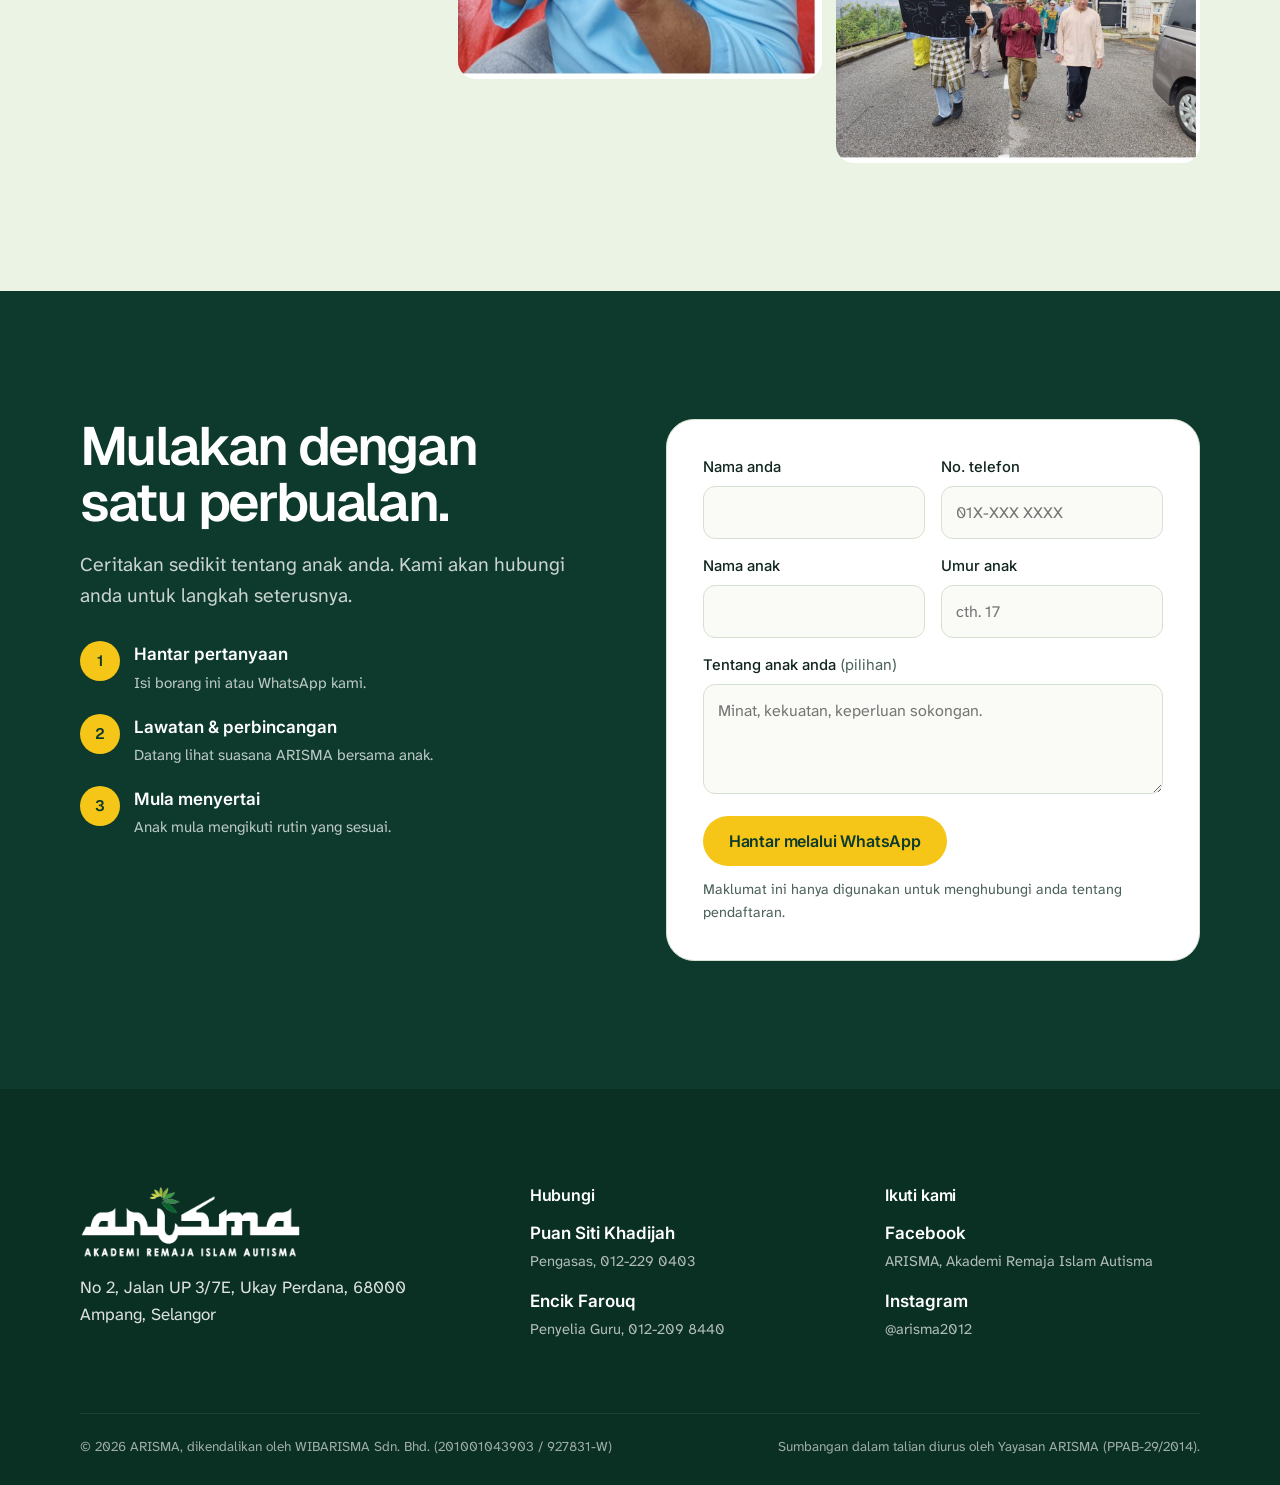
==== commit fd28987d: "Add files via upload" ====
--- a/index.html
+++ b/index.html
@@ -142,16 +142,19 @@
 .pause{width:36px;height:36px;border-radius:50%;border:1.5px solid rgba(255,255,255,.6);background:transparent;color:#fff;cursor:pointer;display:grid;place-items:center}
 .pause svg{width:14px;height:14px}
 @media (max-width:760px){
-  /* Telefon: tajuk lebih kecil, butang kecil sebelah-menyebelah, "Kenali kami" jadi pautan teks */
+  /* Telefon: tajuk lebih kecil, tiga butang sebaris */
   .slide img{object-position:var(--pos-m,var(--pos,50% 50%))}
   .hero h1{font-size:clamp(2rem,9vw,2.6rem)}
   .hero-sub{font-size:.95rem;margin-top:12px}
   .hero-foot{flex-direction:column;align-items:stretch;gap:20px;margin-top:24px}
-  .hero-actions{flex-direction:row;gap:10px}
-  .hero-actions .btn{flex:1 1 0;min-width:0;width:auto;padding:13px 16px;font-size:1rem}
-  .hero-actions .btn-kaca{flex:1 1 100%;background:none;box-shadow:none;backdrop-filter:none;-webkit-backdrop-filter:none;padding:4px 0;text-decoration:underline;text-underline-offset:4px;font-size:.98rem}
+  .hero-actions{flex-direction:row;flex-wrap:nowrap;gap:8px}
+  .hero-actions .btn{flex:1 1 0;min-width:0;width:auto;padding:13px 6px;font-size:.92rem;white-space:nowrap;justify-content:center;text-align:center}
   .hero-ctrl{justify-content:space-between;flex-wrap:wrap;row-gap:6px}
   .hero-cap{text-align:left;flex:1 1 100%}
+}
+@media (max-width:350px){
+  .hero-actions{gap:6px}
+  .hero-actions .btn{font-size:.8rem;padding:13px 4px}
 }
 }
 @media (prefers-reduced-motion:reduce){.slide{transition:none}.slide.on img,.slide.out img{animation:none}.hero-inner>*{animation:none;opacity:1;transform:none}.ev-head,.grid button{animation:none;opacity:1;transform:none}.path::before{transition:none}.path li .n{transition:none}.reveal,.reveal-stagger>*{transition:none;opacity:1;transform:none}}
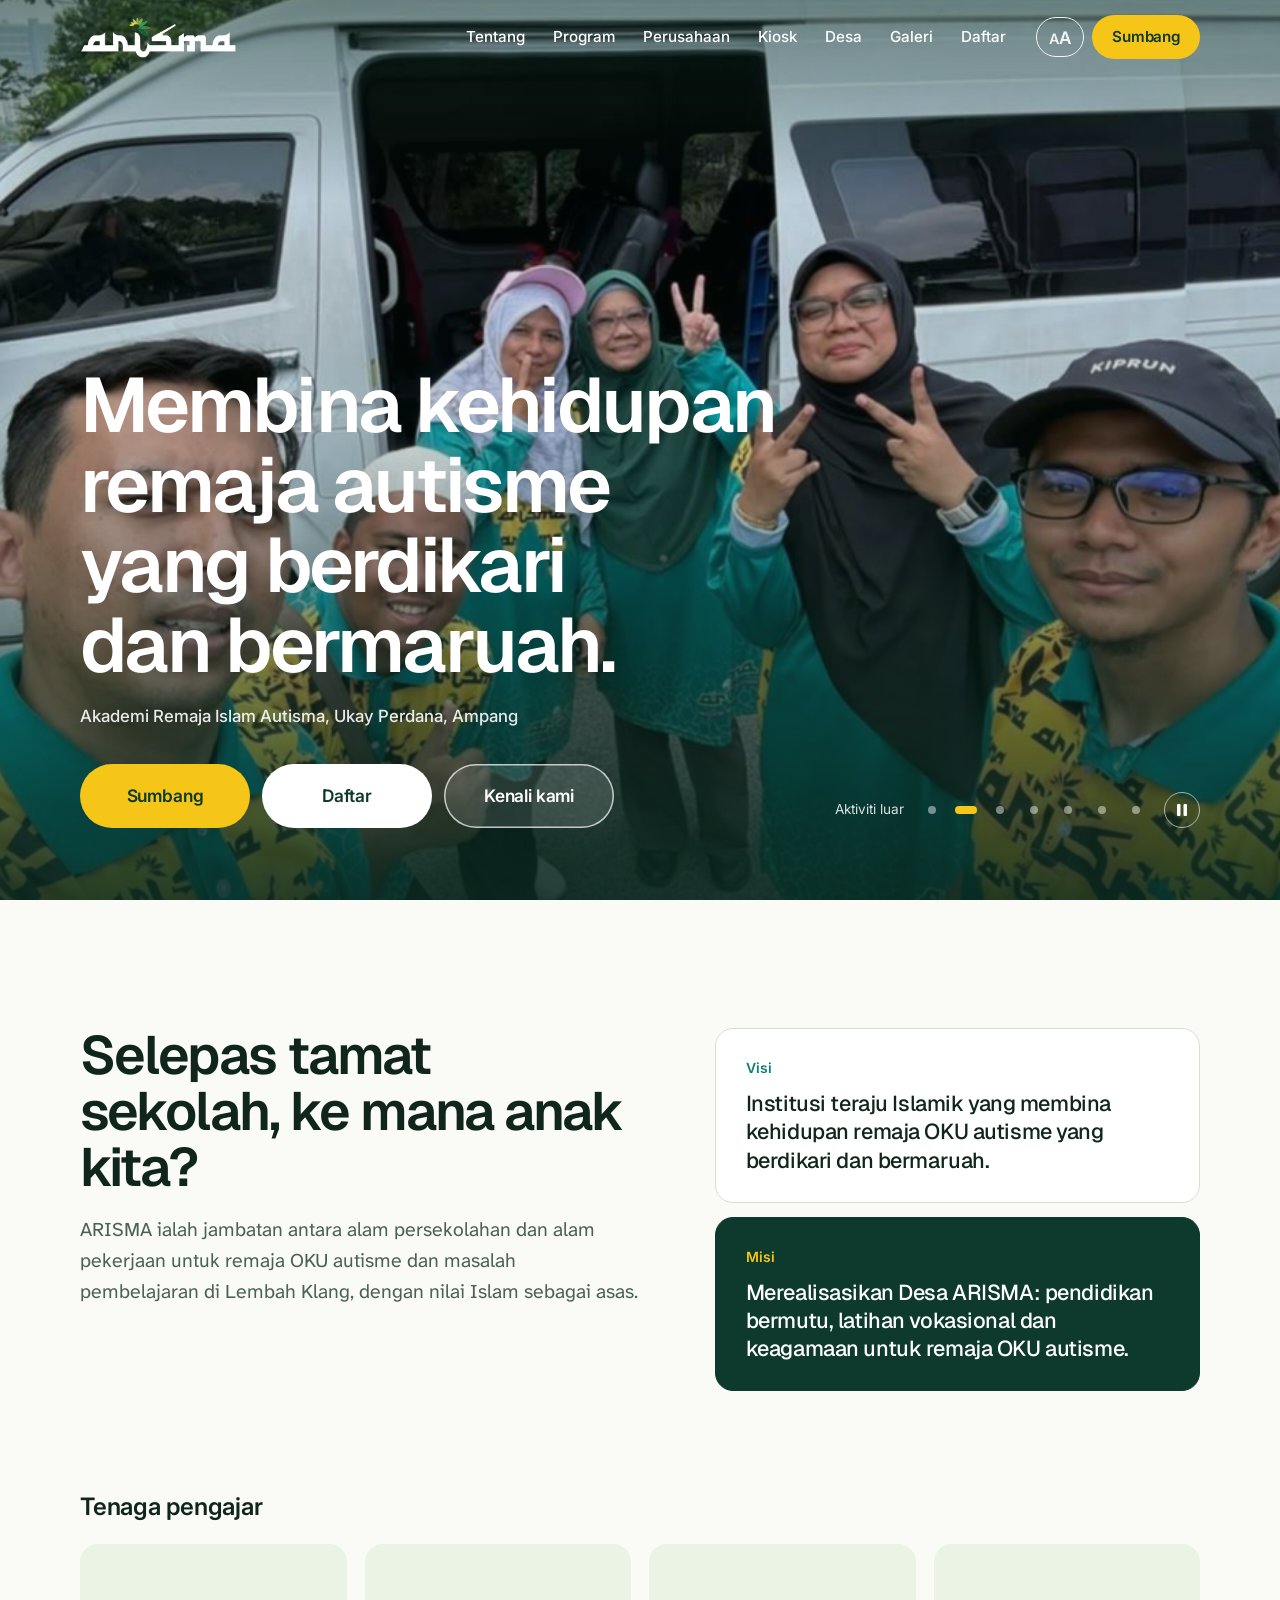
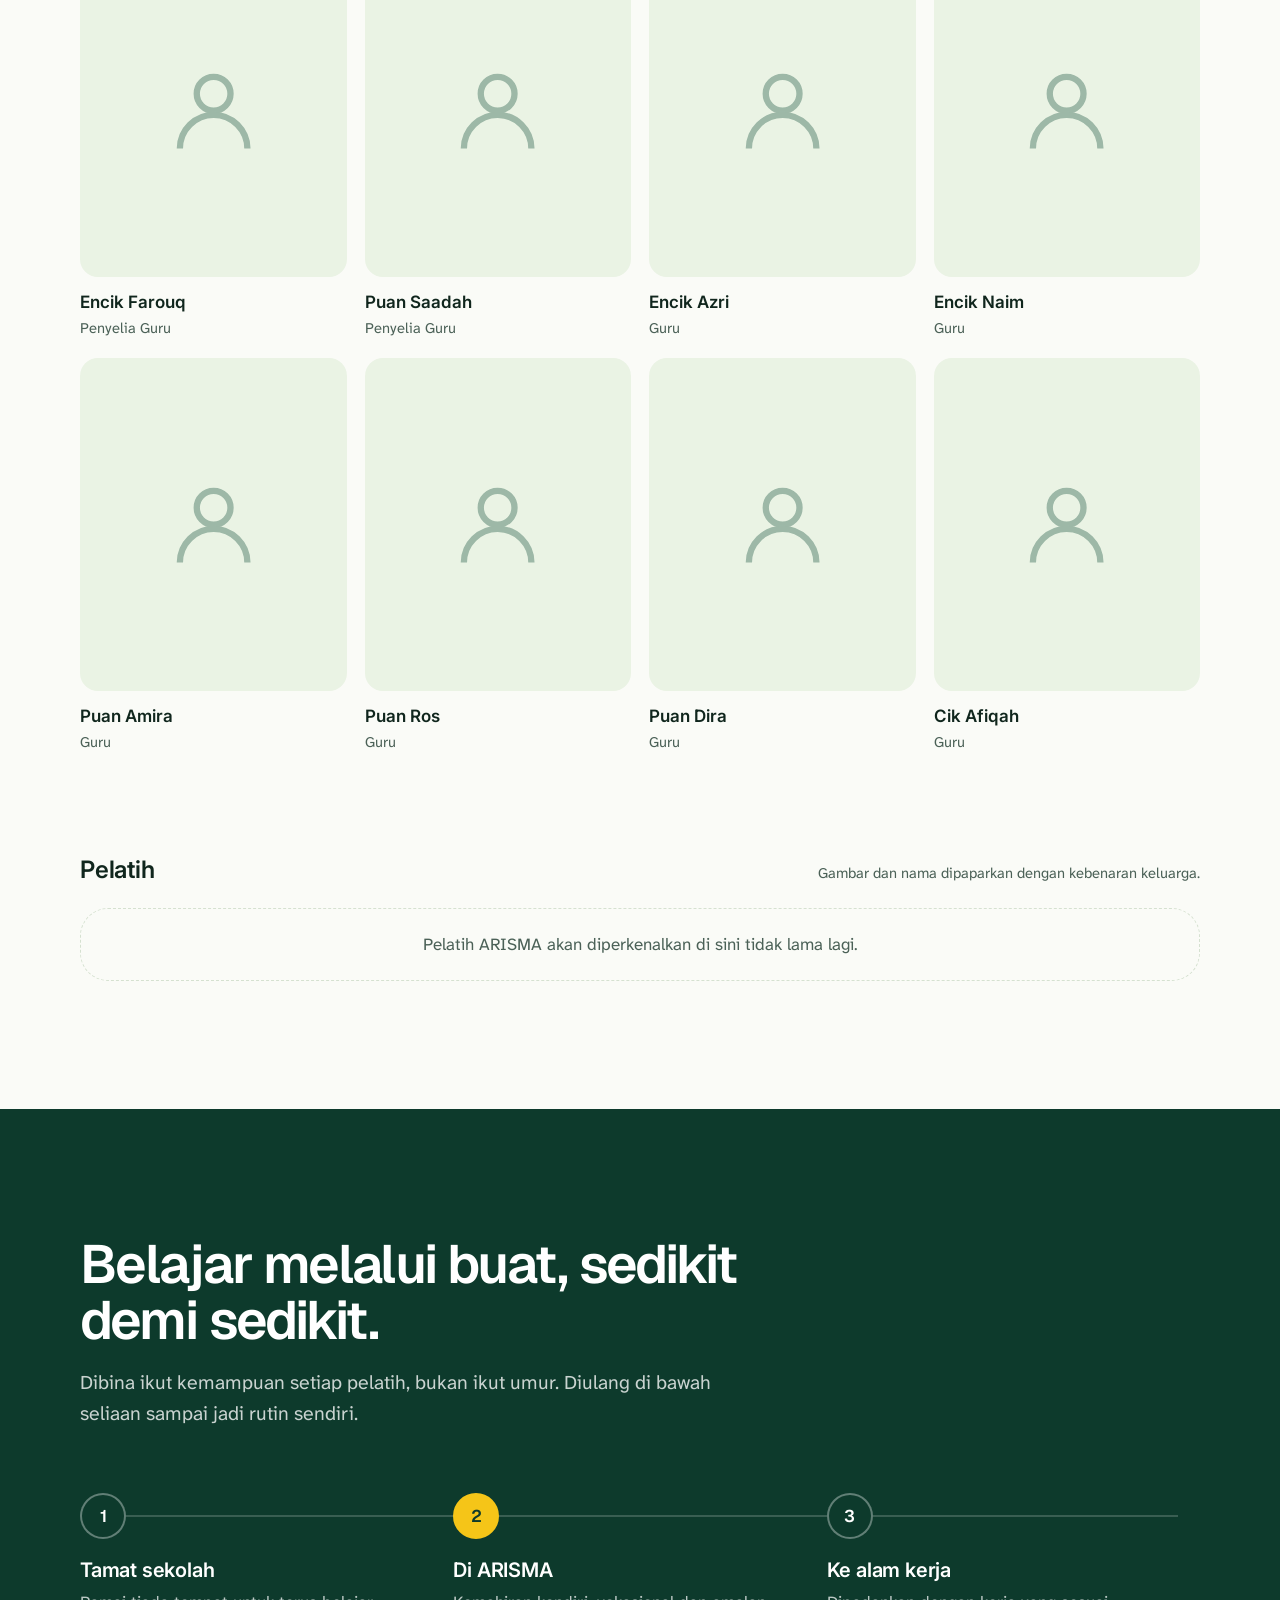
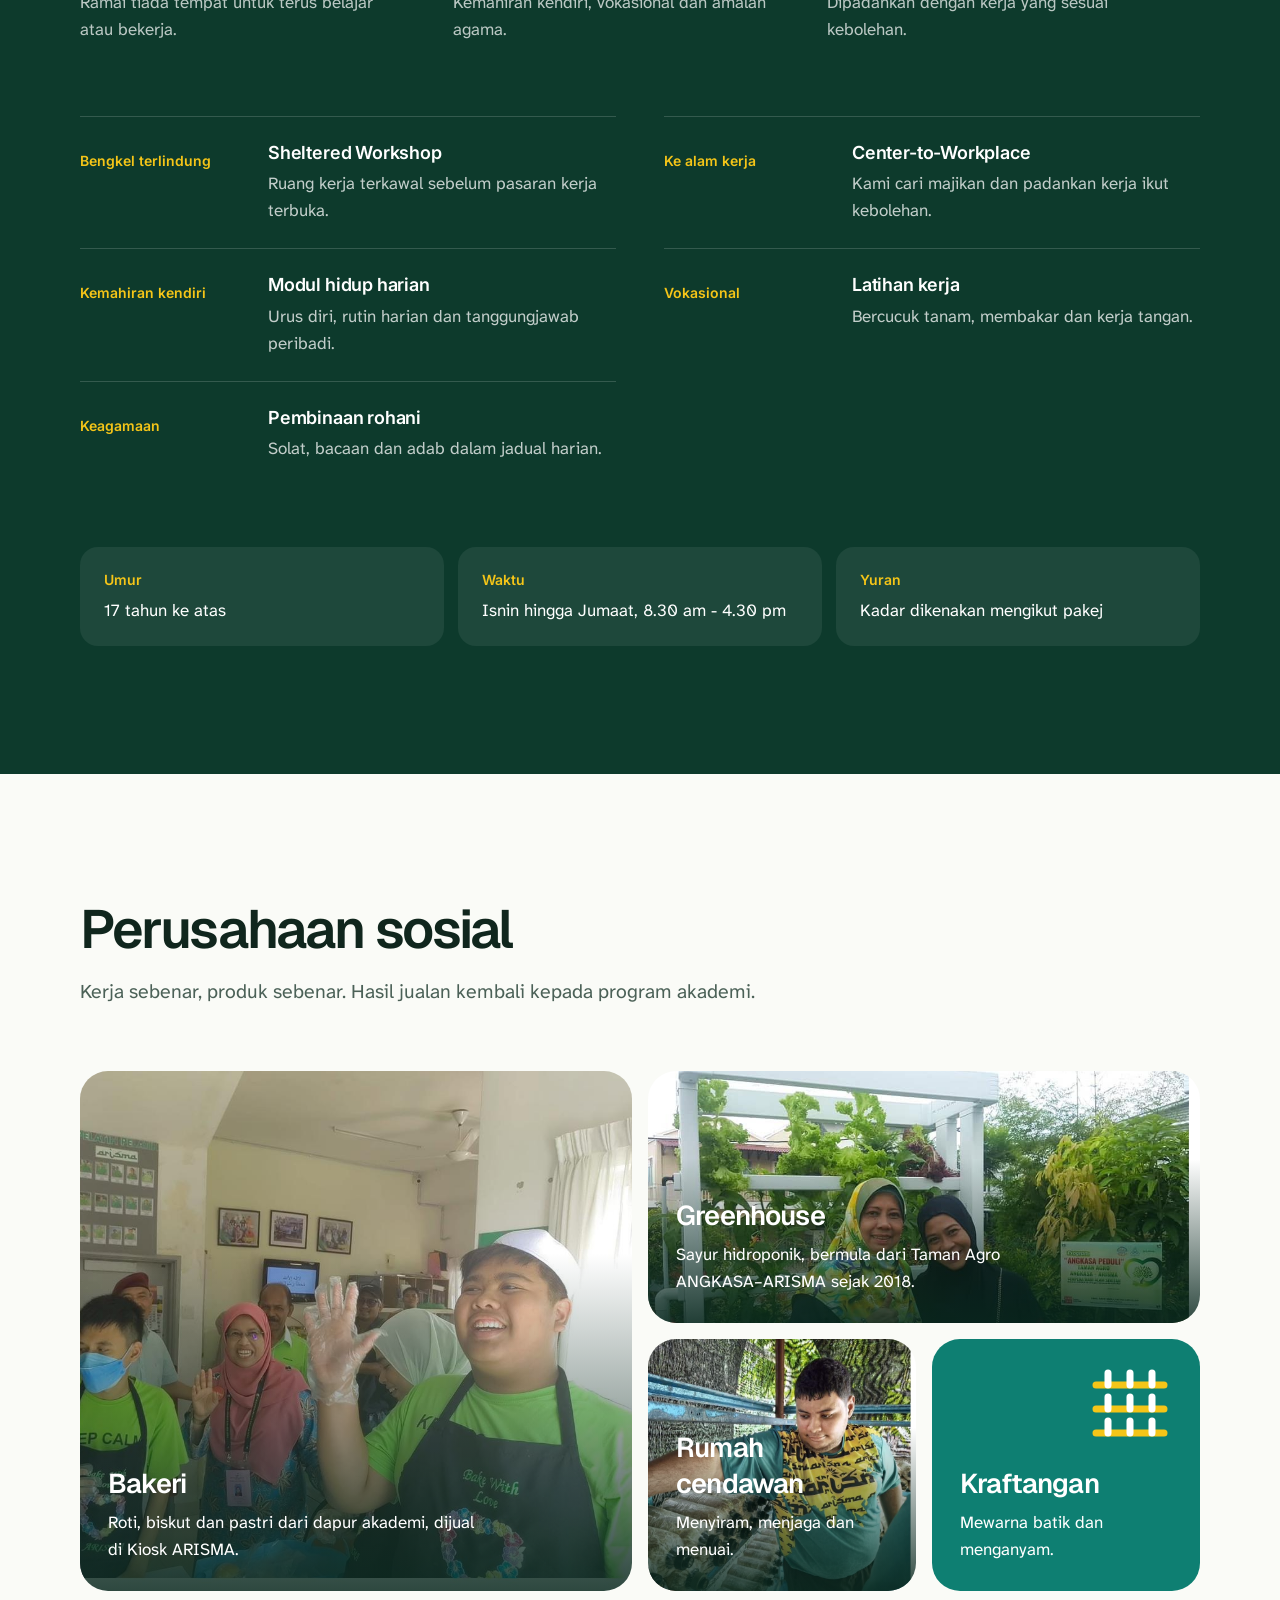
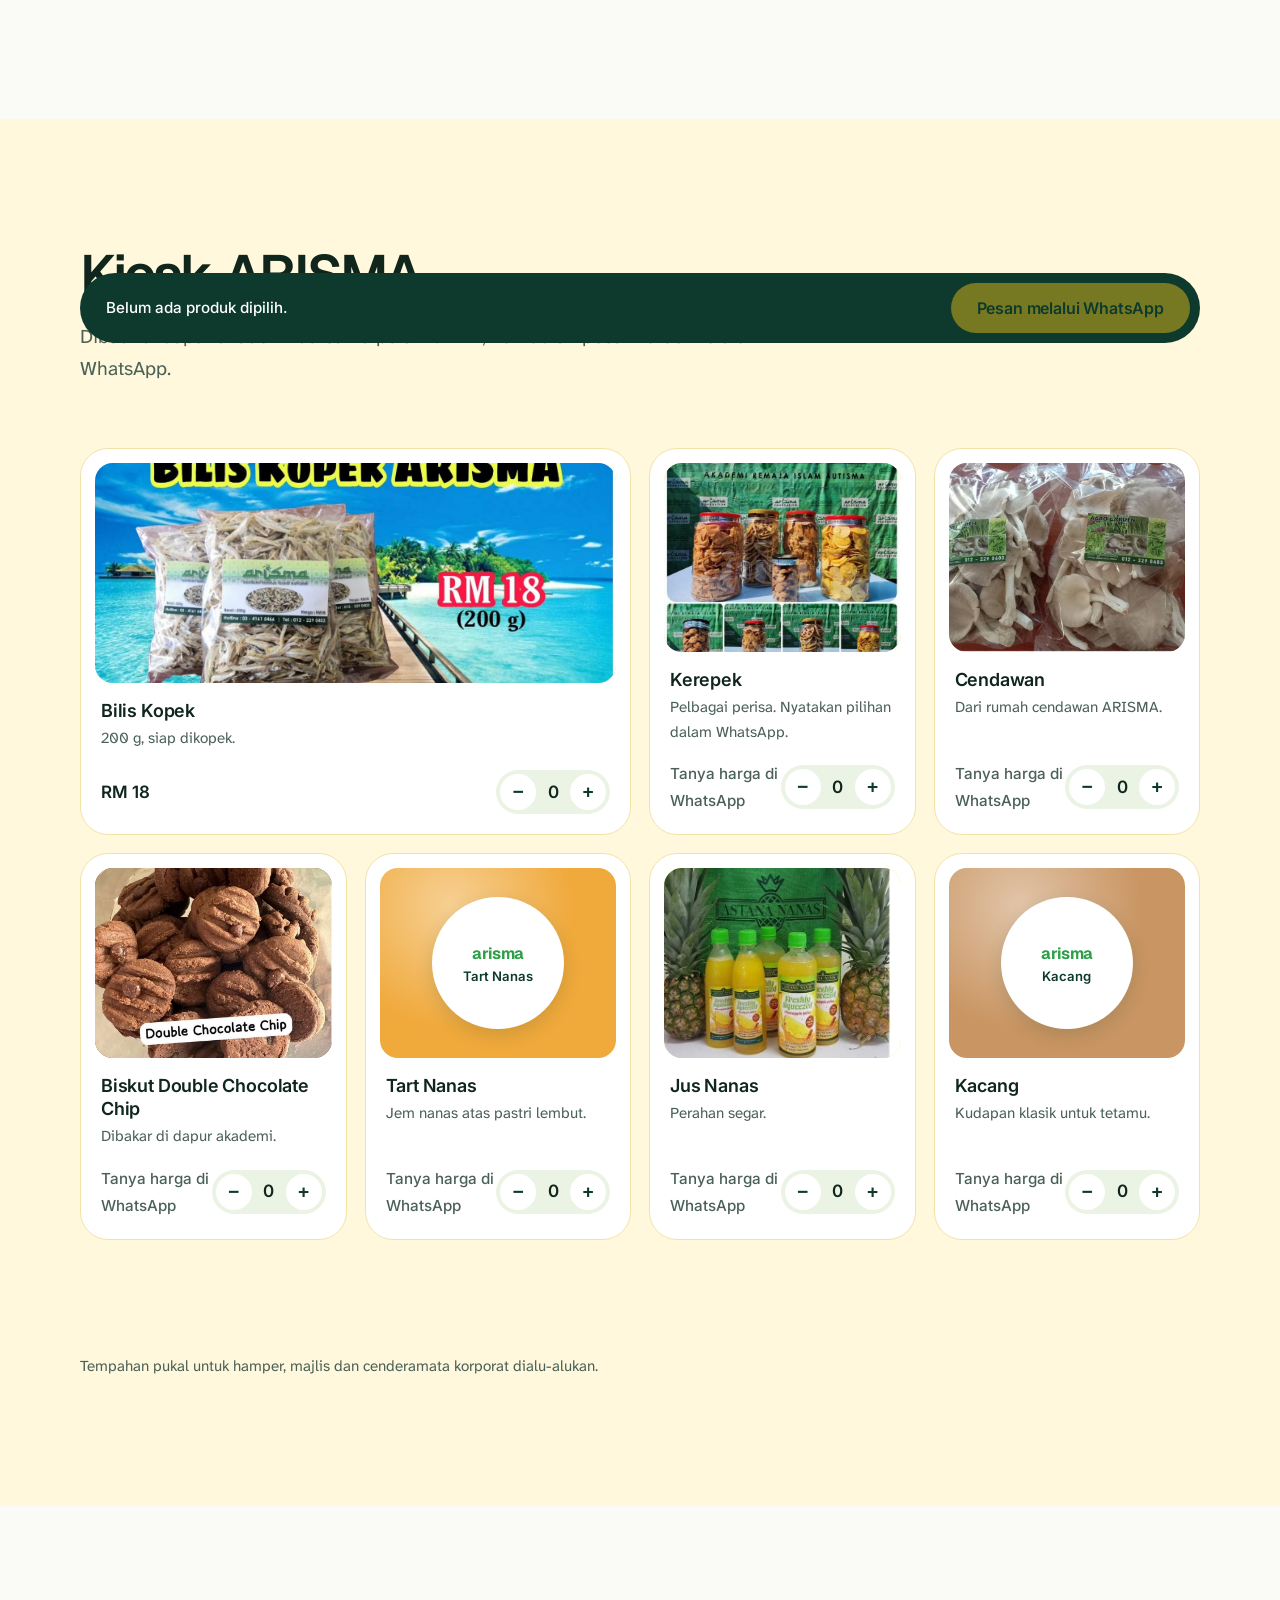
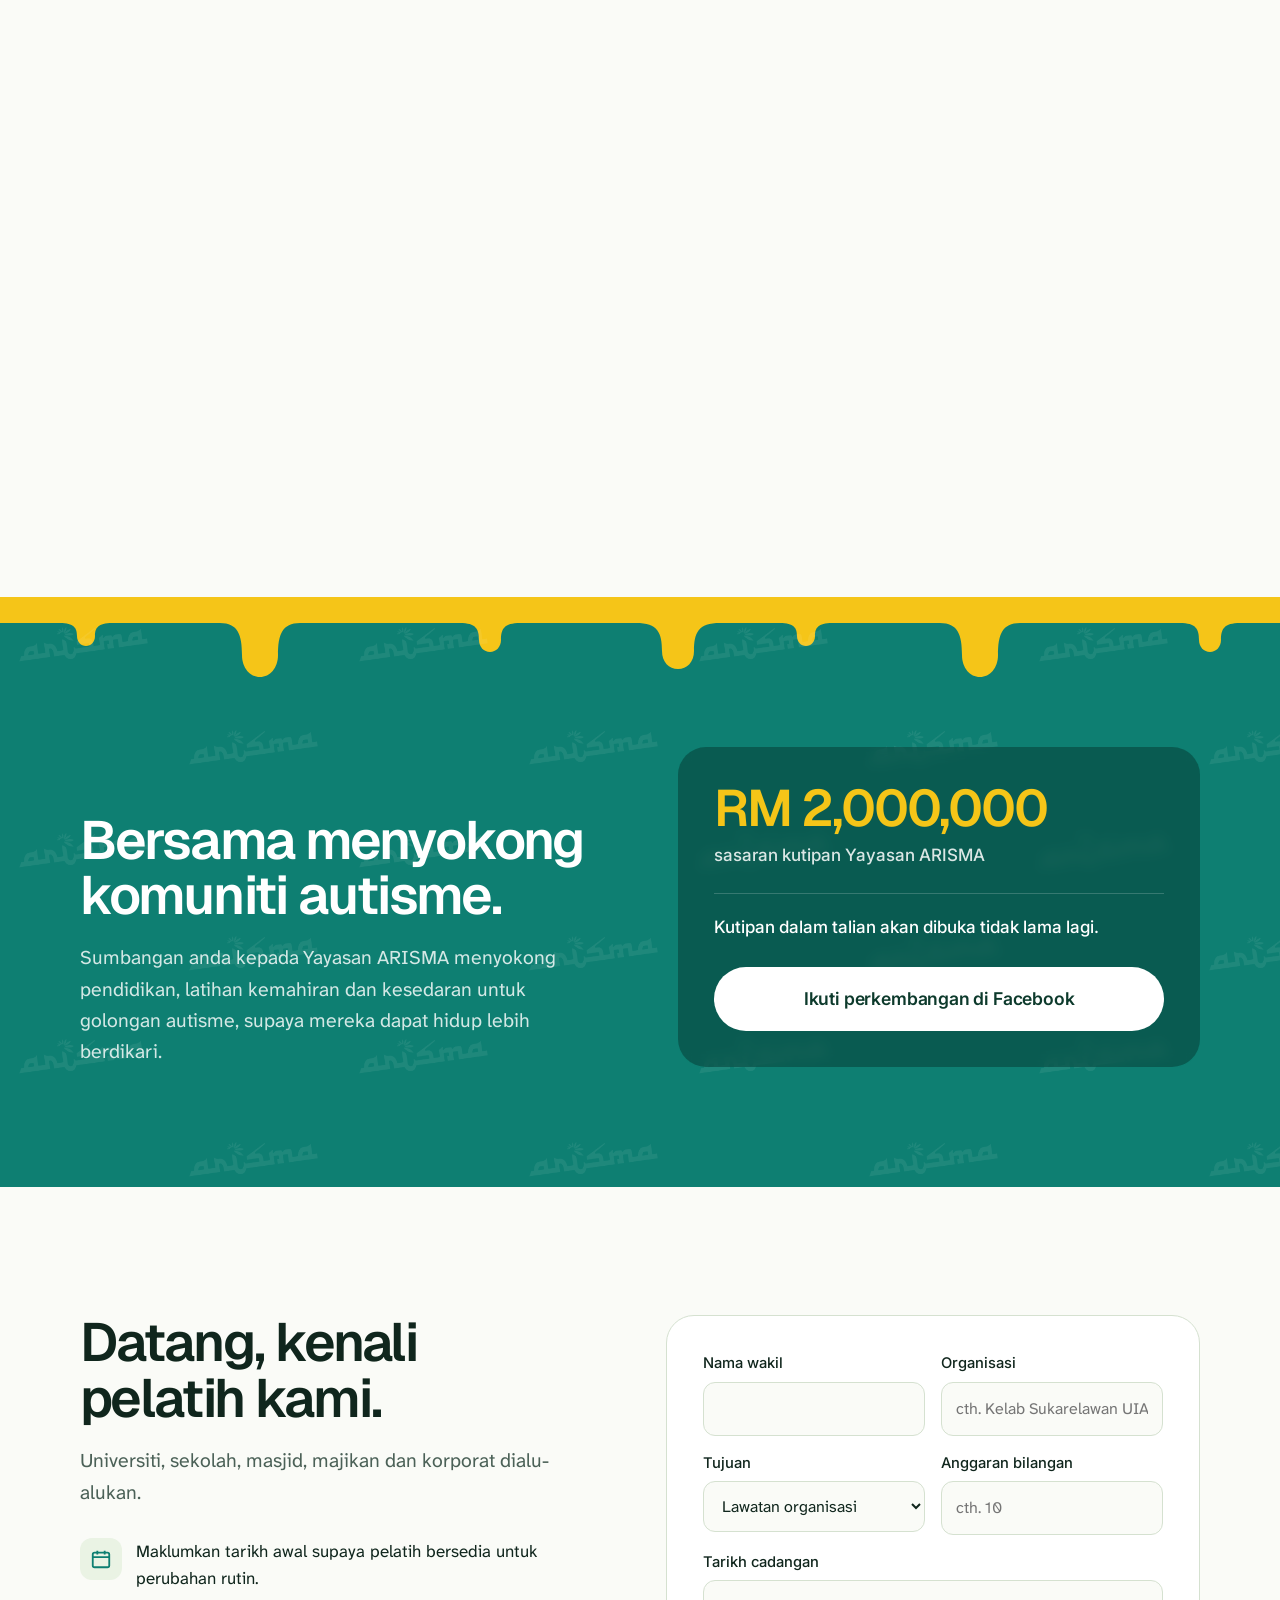
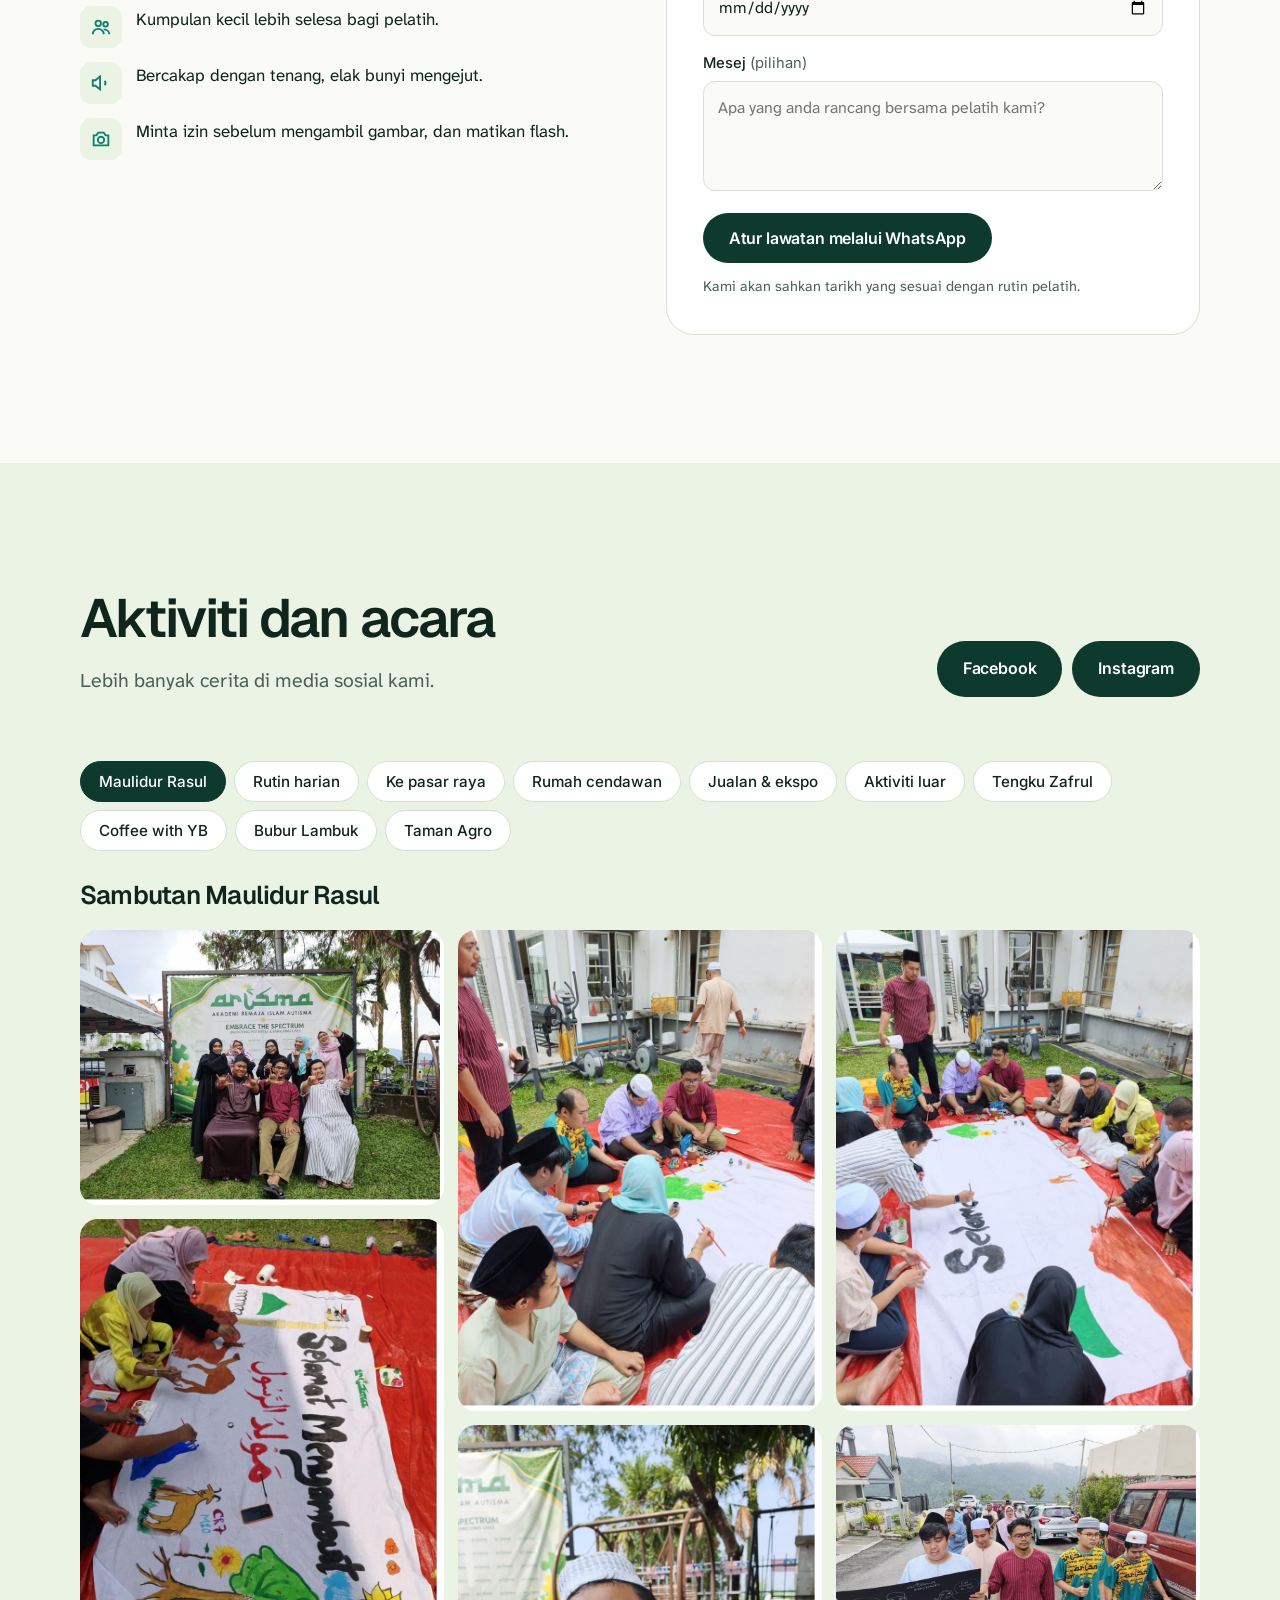
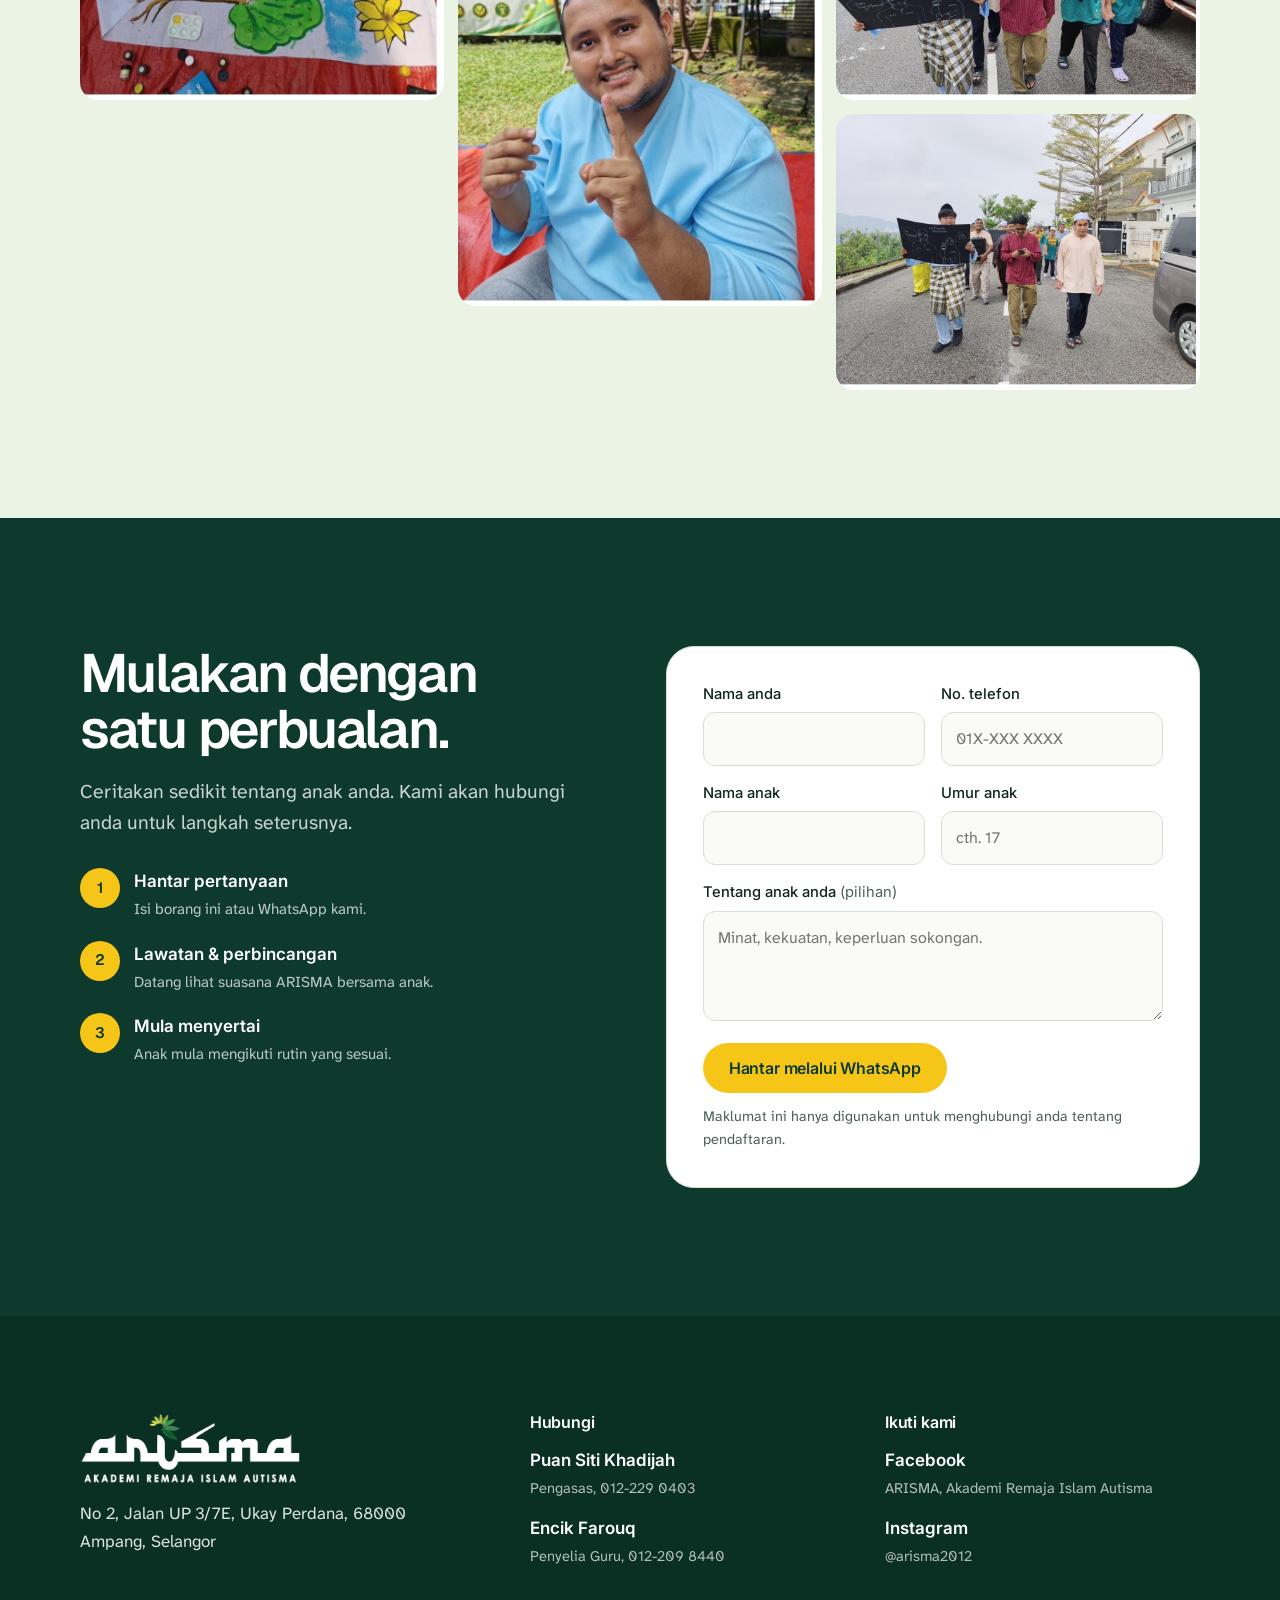
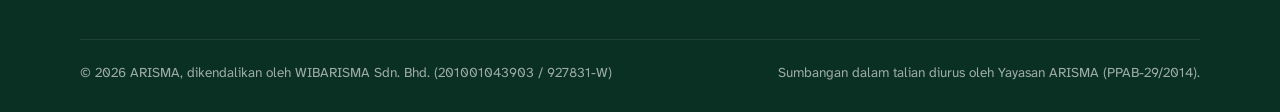
==== commit 3eb1d37b: "Update index.html" ====
--- a/index.html
+++ b/index.html
@@ -289,9 +289,11 @@
 .give::before{content:"";position:absolute;top:0;left:0;right:0;height:84px;
   background:url("data:image/svg+xml,%3Csvg xmlns='http://www.w3.org/2000/svg' viewBox='0 0 720 84'%3E%3Cpath fill='%23F5C518' d='M0 0h720v26c-22 0-26 10-26 28 0 11-7 18-16 18s-16-7-16-18c0-18-4-28-26-28H520c-16 0-19 6-19 17 0 7-5 12-11 12s-11-5-11-12c0-11-3-17-19-17H300c-18 0-22 12-22 32 0 13-8 22-18 22s-18-9-18-22c0-20-4-32-22-32H112c-14 0-17 5-17 13 0 6-4 10-9 10s-9-4-9-10c0-8-3-13-17-13H0z'/%3E%3C/svg%3E") repeat-x 0 0/720px 84px}
 .give::after{content:"";position:absolute;inset:0;opacity:.07;pointer-events:none;
-  background:url("data:image/svg+xml,%3Csvg xmlns='http://www.w3.org/2000/svg' width='340' height='130'%3E%3Ctext x='0' y='50' font-family='Arial Black,Arial' font-weight='900' font-size='44' fill='%23ffffff' transform='rotate(-8 0 50)'%3Earisma%3C/text%3E%3Ctext x='170' y='118' font-family='Arial Black,Arial' font-weight='900' font-size='44' fill='%23ffffff' transform='rotate(-8 170 118)'%3Earisma%3C/text%3E%3C/svg%3E") repeat}
+  /* corak logo ARISMA (putih) berselang-seli; ubah opacity di atas untuk lebih pudar/jelas */
+  background:url("[data-uri]") repeat 0 0/340px 206px}
 .give .wrap{position:relative;z-index:1;display:grid;grid-template-columns:1fr 1fr;gap:clamp(36px,6vw,90px);align-items:end}
 .give .lead{color:rgba(255,255,255,.82)}
+.trainees .kosong{grid-column:1/-1;margin:0;padding:22px 24px;border:1.5px dashed var(--line,#cfd8d3);border-radius:var(--r-lg,20px);color:var(--muted);text-align:center}
 .meter{background:rgba(6,50,44,.45);border-radius:var(--r-lg);padding:clamp(26px,3vw,36px);backdrop-filter:blur(6px);-webkit-backdrop-filter:blur(6px)}
 .amt{font-family:var(--f-display);font-weight:600;letter-spacing:-.04em;font-size:clamp(2.6rem,5vw,4rem);line-height:1;color:var(--kuning)}
 .of{margin-top:8px;font-family:var(--f-head);font-weight:500;opacity:.85}
@@ -478,7 +480,7 @@
       </div>
     </div>
 
-    <div class="team" id="pelatih" hidden>
+    <div class="team" id="pelatih">
       <div class="team-head">
         <h3>Pelatih</h3>
         <p class="note">Gambar dan nama dipaparkan dengan kebenaran keluarga.</p>
@@ -1010,7 +1012,10 @@
   function renderPelatih(){
     var ada = ARISMA.pelatih.filter(function(p){ return p && p.nama; });
     var senarai = ada.length ? ada : (semak ? [{}, {}, {}, {}, {}, {}] : []);
-    $("pelatih").hidden = !senarai.length;
+    if(!senarai.length){
+      $("trainees").innerHTML = '<p class="kosong">Pelatih ARISMA akan diperkenalkan di sini tidak lama lagi.</p>';
+      return;
+    }
     $("trainees").innerHTML = senarai.map(function(p){
       var pf = p.gambar ? '<img src="' + esc(p.gambar) + '" alt="' + esc(p.nama) + ', pelatih ARISMA" loading="lazy" style="width:100%;height:100%;object-fit:cover">' : person;
       var nm = p.nama ? esc(p.nama) : '<span class="isi">[isi: nama]</span>';
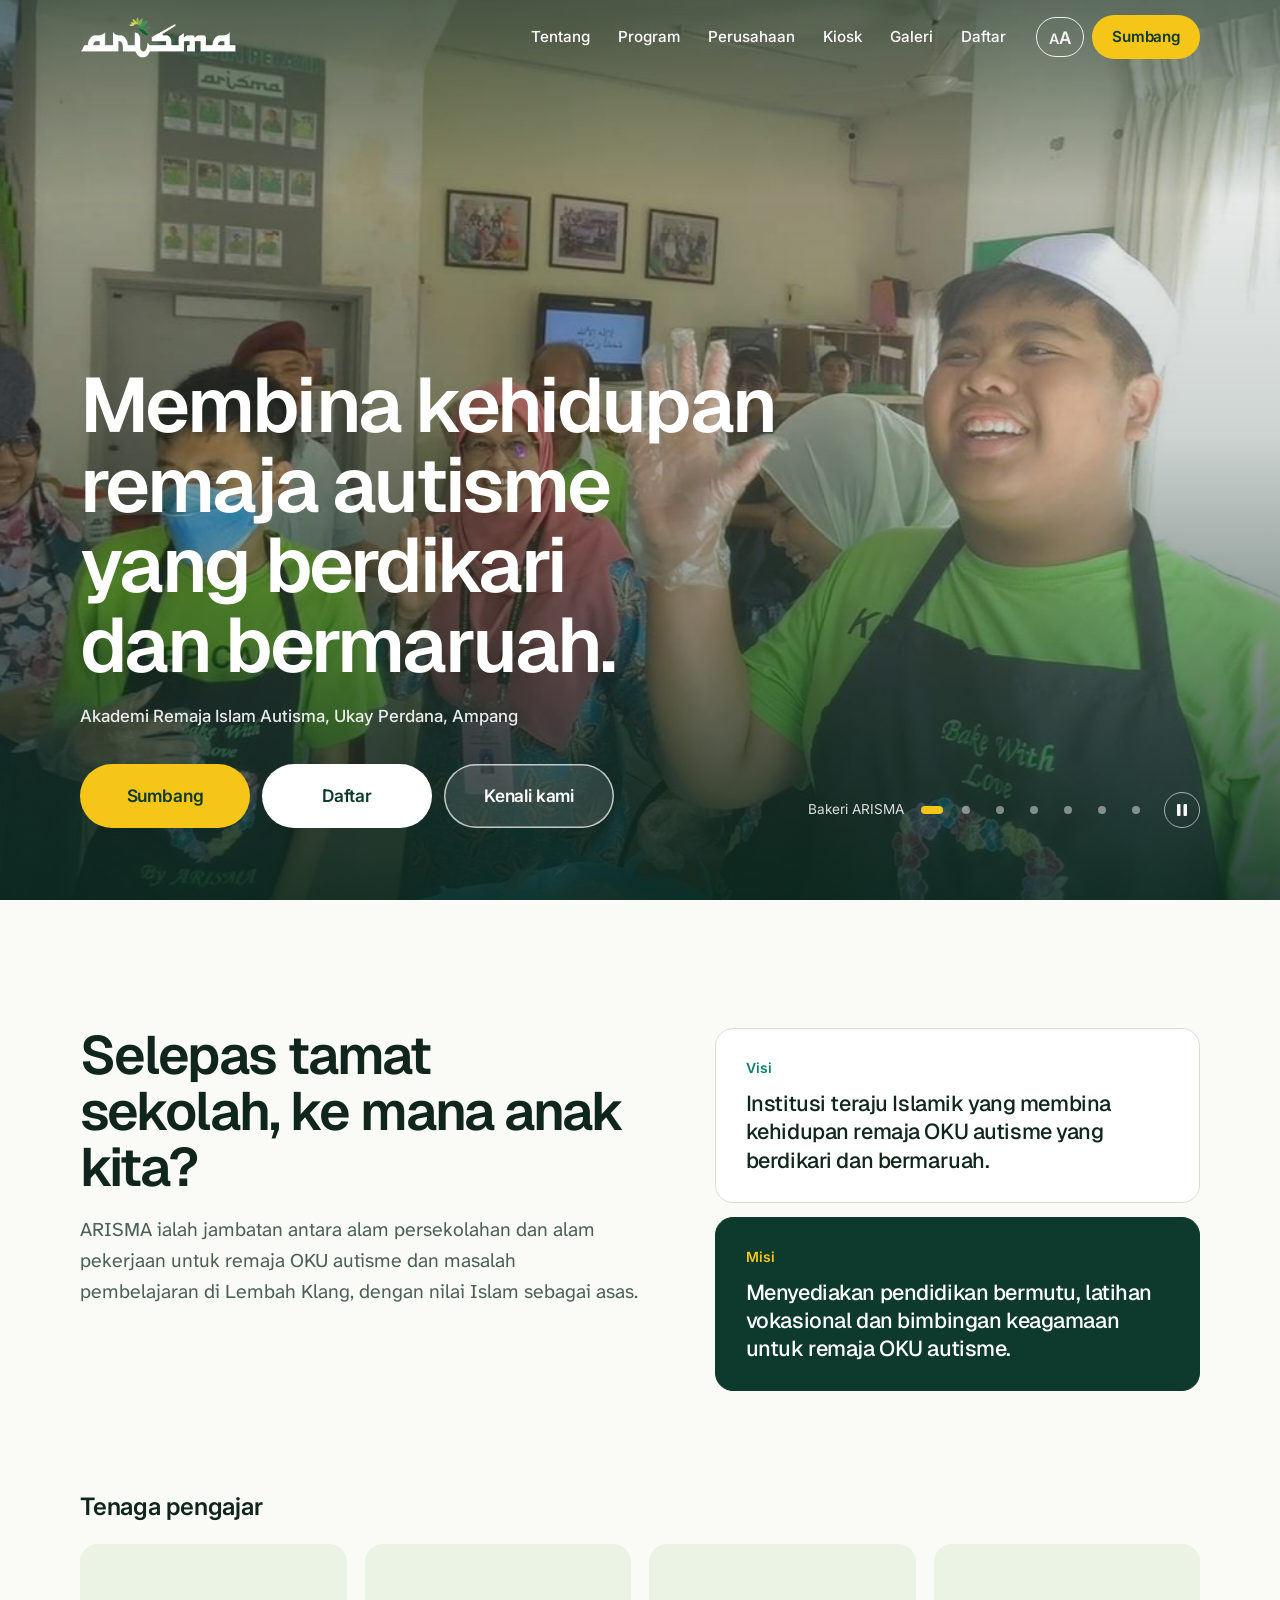
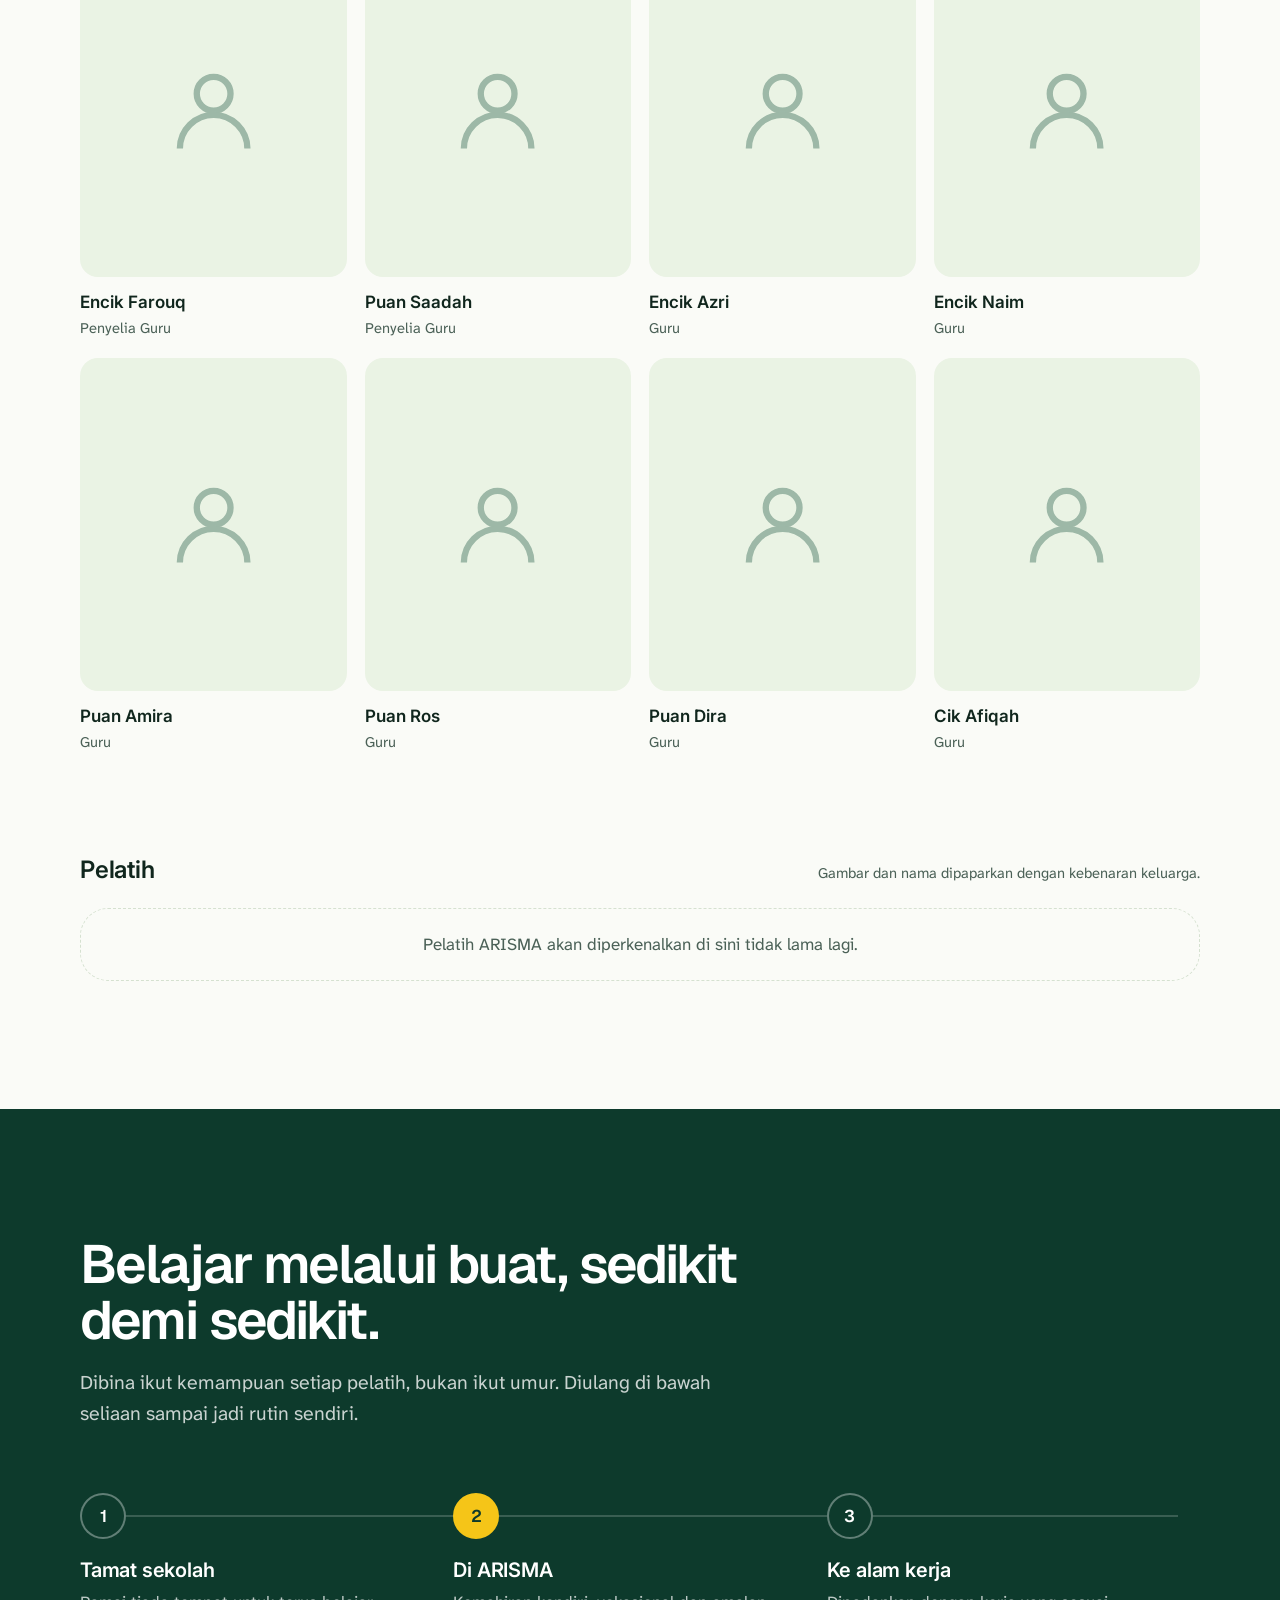
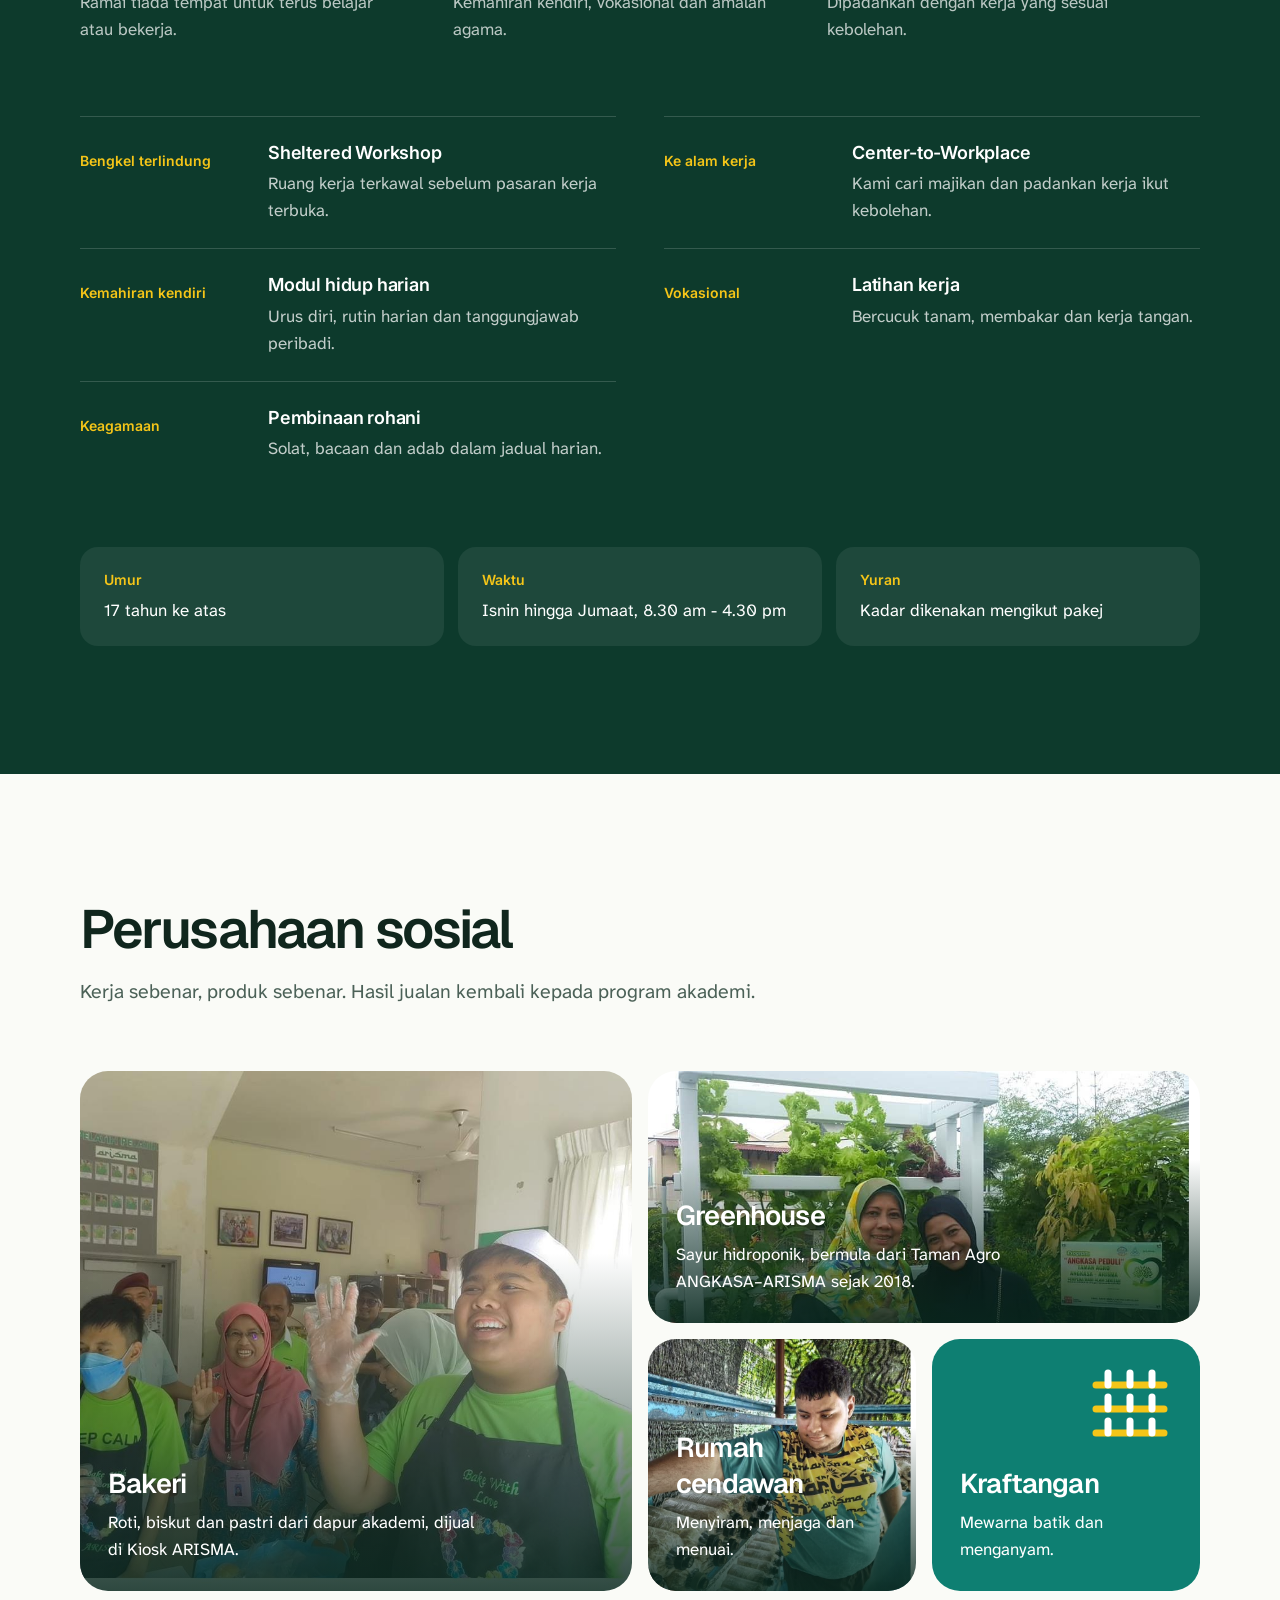
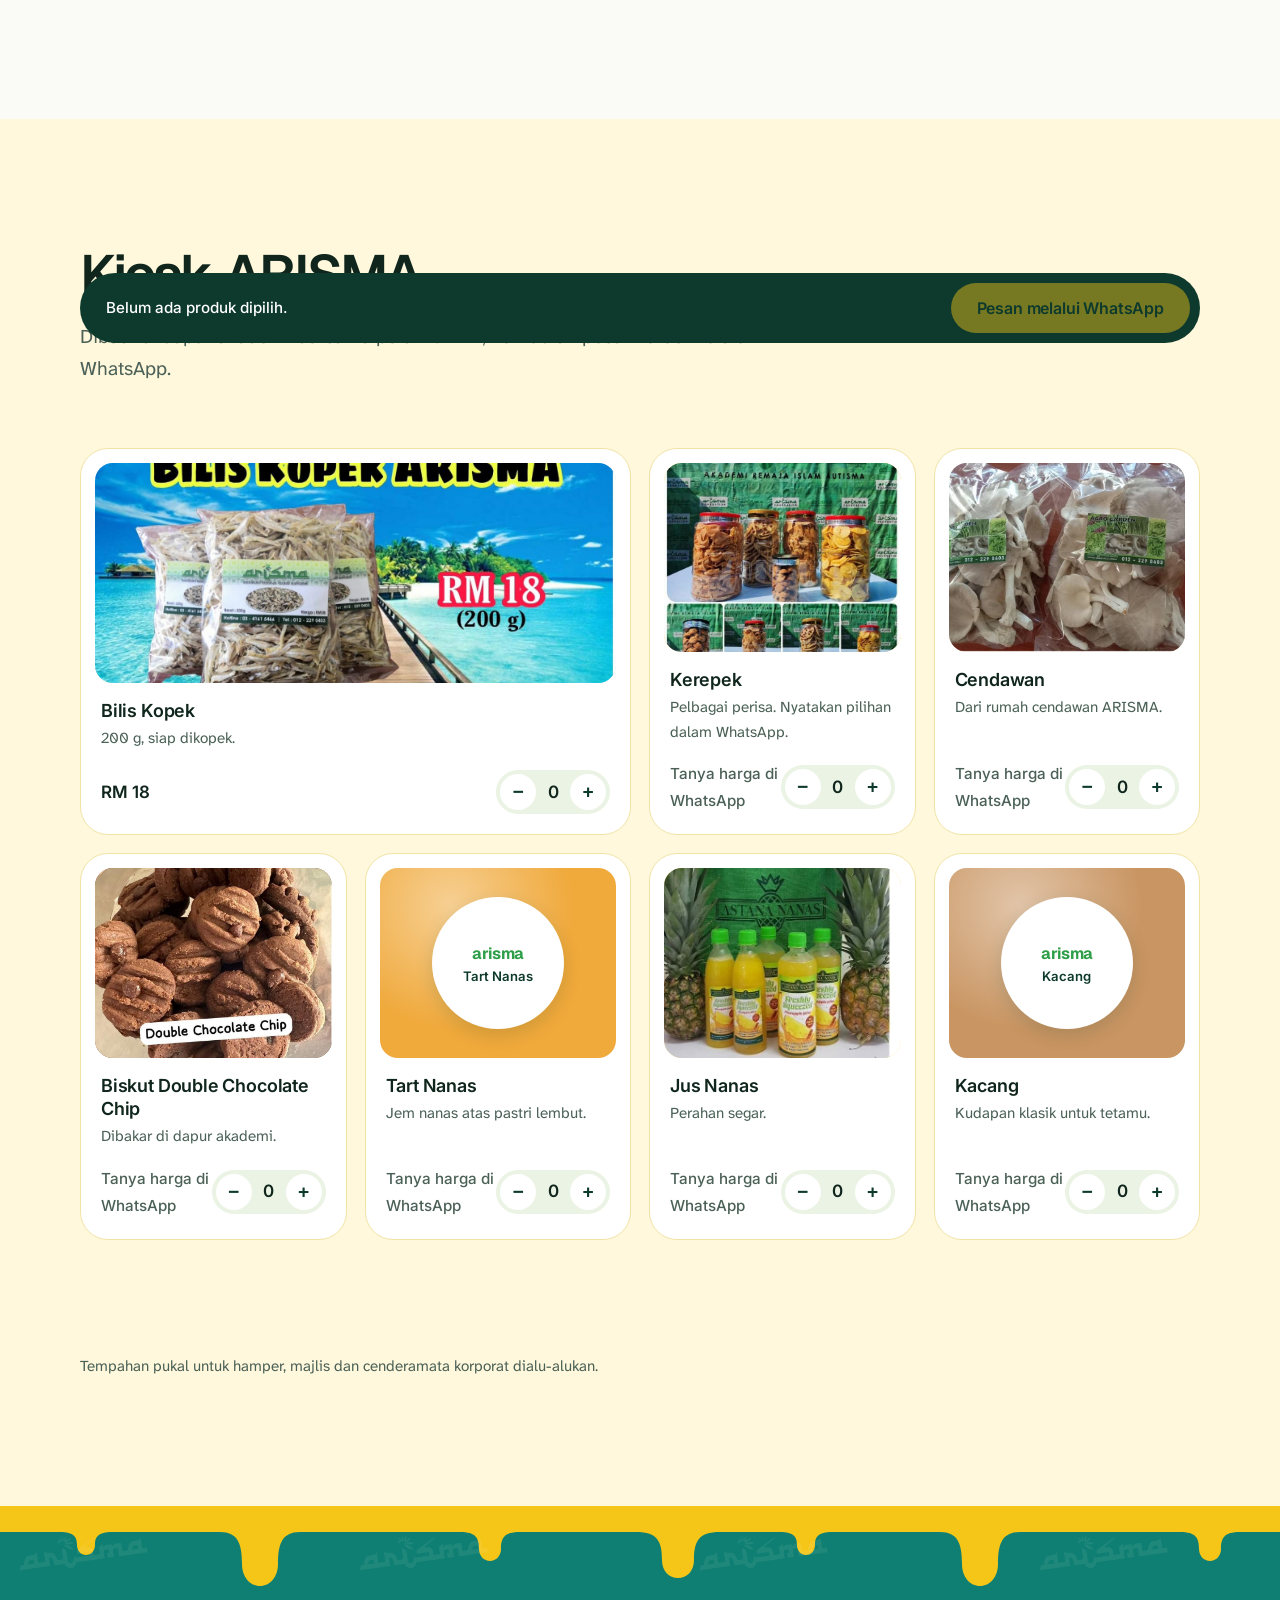
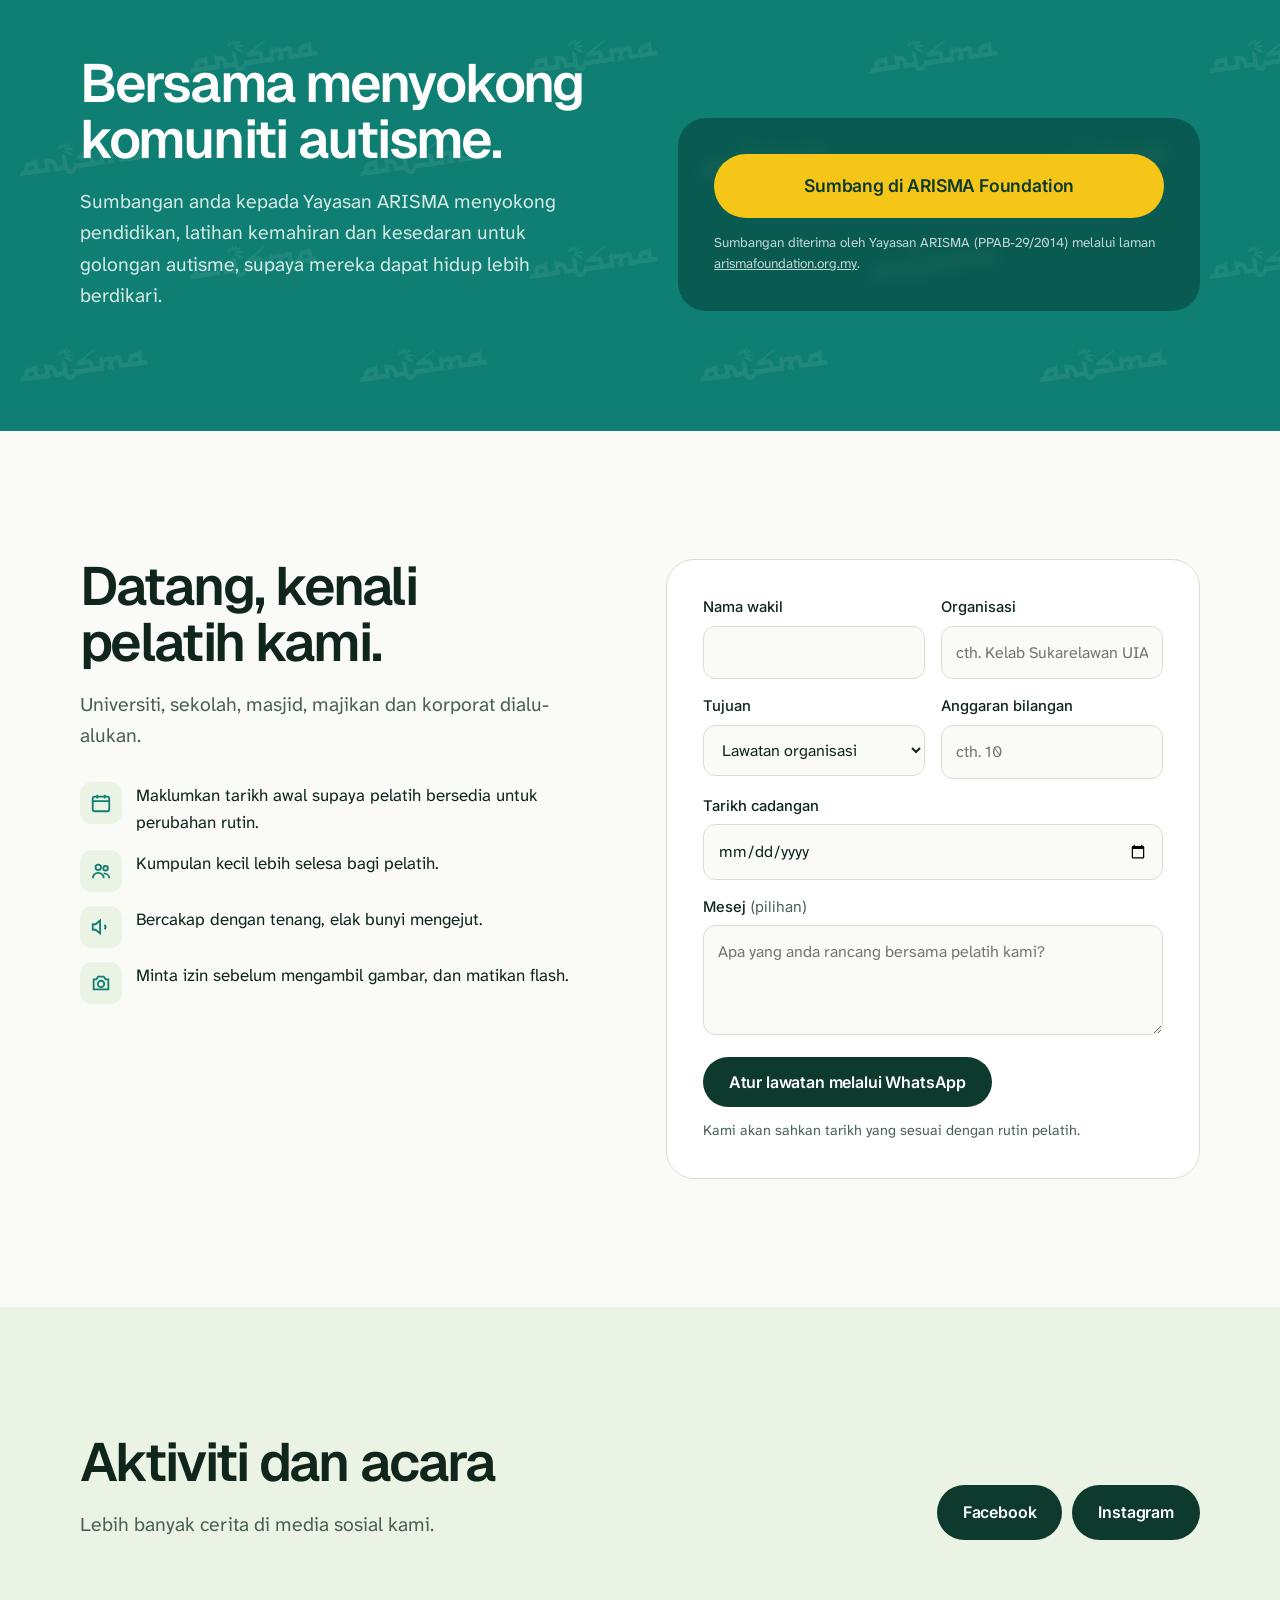
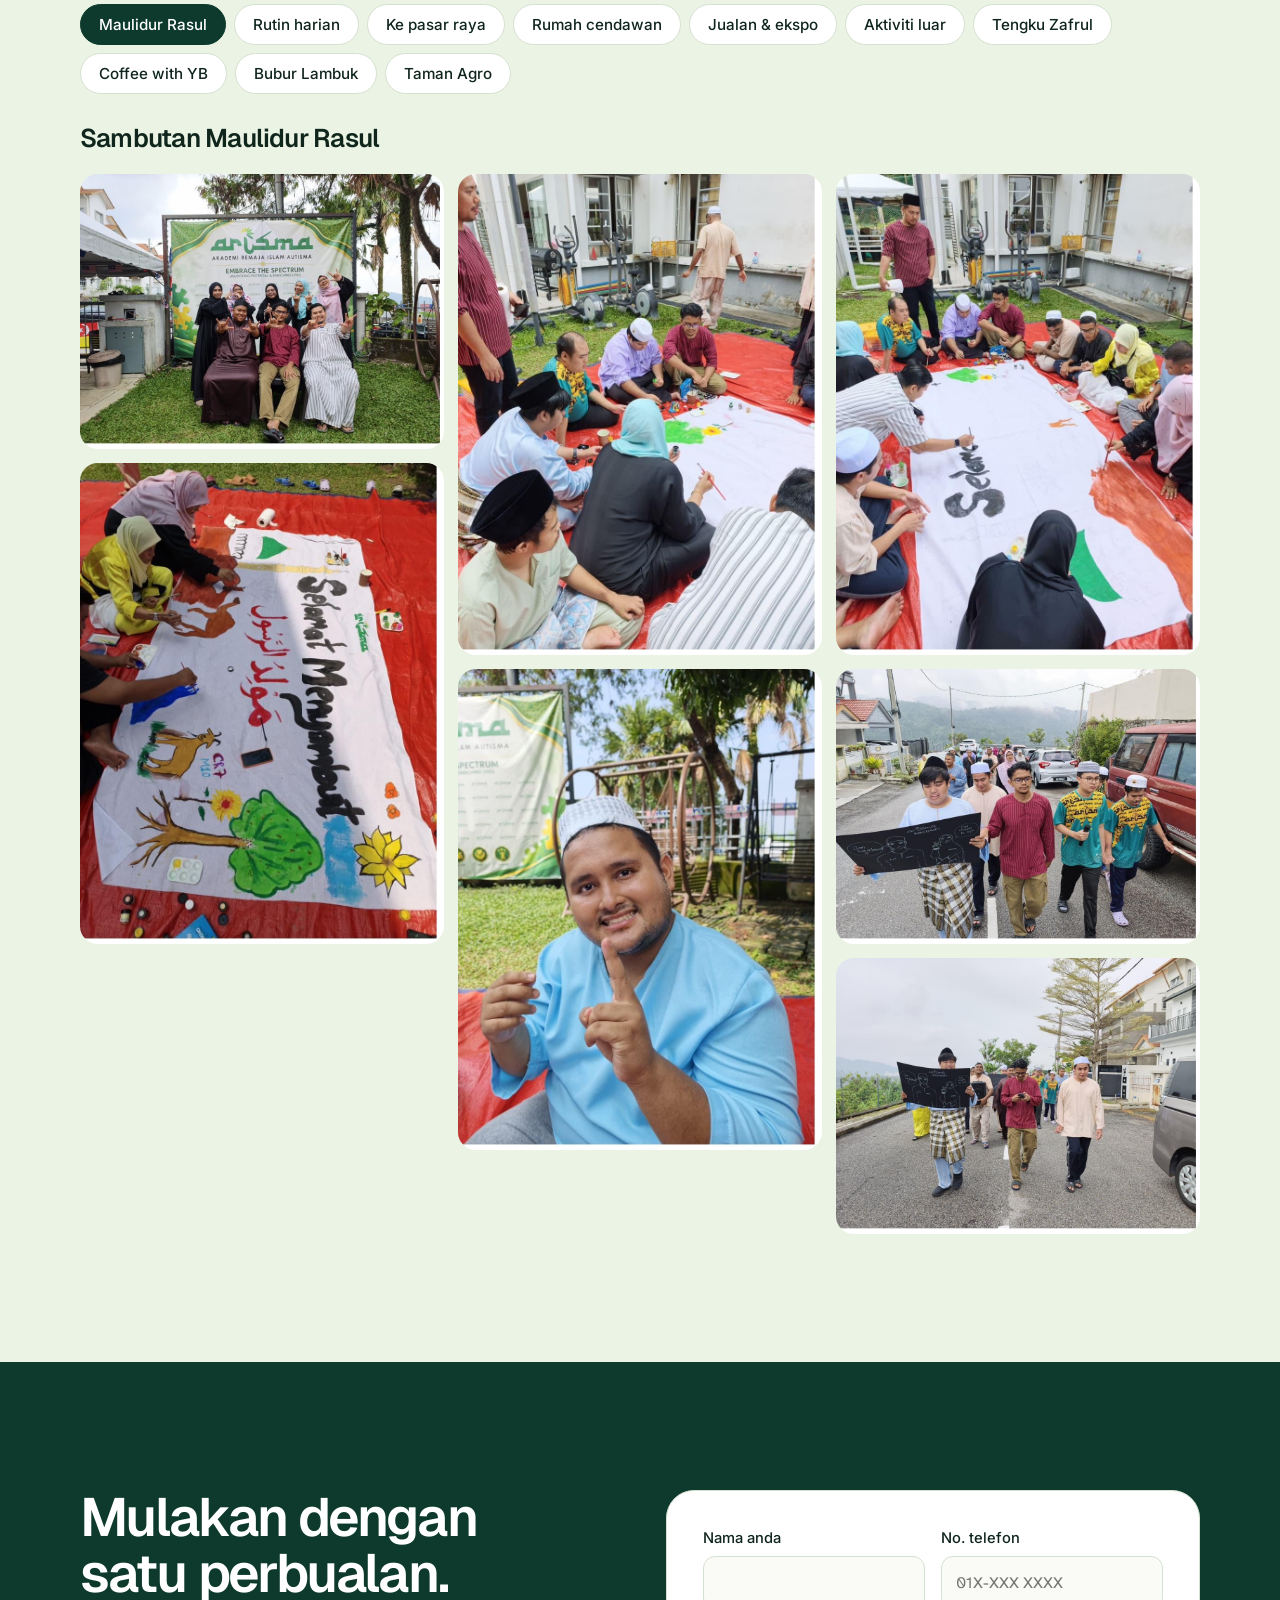
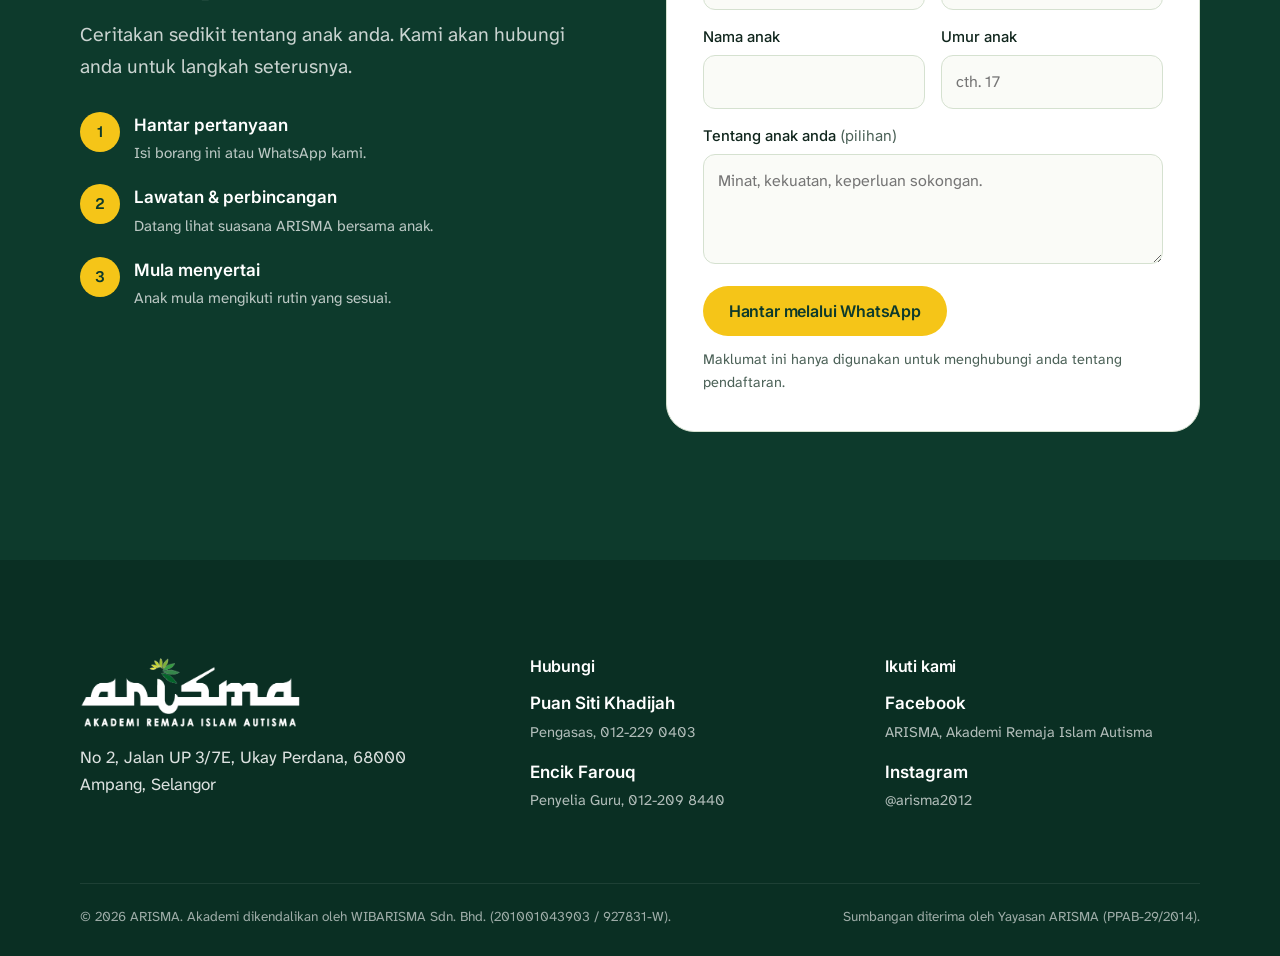
==== commit cbec2e04: "Buang Desa ARISMA dan toyyibPay; semua Sumbang ke ARISMA Foundation - index.html: buang seksyen Desa" ====
--- a/index.html
+++ b/index.html
@@ -41,8 +41,6 @@
   --f-body:"Atkinson Hyperlegible Next", "Atkinson Hyperlegible", system-ui, sans-serif;
   --fs:1.0625rem;
   --r-lg:28px; --r-md:18px;
-  --plan-ground:#EEF4E8; --plan-walk:#DCE7D3; --plan-ink:#0D3A2C; --plan-tree:#9CC98A;
-  --plan-bld:#FFFFFF; --plan-res:#FFF4C7; --plan-rec:#D8EFE9; --plan-field:#CFE8C4; --plan-line:#0D3A2C;
   box-sizing:border-box;
   padding-bottom:env(safe-area-inset-bottom,0px);
 }
@@ -278,13 +276,7 @@
 @media (max-width:900px){.shelf{grid-template-columns:repeat(2,1fr)}}
 @media (max-width:560px){.shelf{grid-template-columns:1fr}.item.utama{grid-column:auto}.item.utama .pack{flex:none;min-height:0}.pack{aspect-ratio:16/9}.sticker{width:34%}.order-bar{border-radius:var(--r-md);flex-direction:column;align-items:stretch;padding:16px}.order-bar .btn{width:100%}}
 
-/* ---------- 6. Desa + Sumbang ---------- */
-.desa{display:grid;grid-template-columns:1fr 1.1fr;gap:clamp(36px,5vw,72px);align-items:center}
-.fac{list-style:none;padding:0;margin:26px 0 0;display:flex;flex-wrap:wrap;gap:8px}
-.fac li{background:var(--daun);border-radius:999px;padding:8px 16px;font-family:var(--f-head);font-weight:500;font-size:.92rem}
-.plan{margin:0;background:#fff;border-radius:var(--r-lg);padding:14px;border:1px solid var(--line)}
-.plan svg{width:100%;height:auto;display:block}
-.plan figcaption{font-size:.88rem;color:var(--muted);padding:12px 8px 4px}
+/* ---------- 6. Sumbang ---------- */
 .give{position:relative;background:var(--teal);color:#fff;padding:clamp(110px,12vw,150px) 0 clamp(80px,10vw,120px);overflow:hidden}
 .give::before{content:"";position:absolute;top:0;left:0;right:0;height:84px;
   background:url("data:image/svg+xml,%3Csvg xmlns='http://www.w3.org/2000/svg' viewBox='0 0 720 84'%3E%3Cpath fill='%23F5C518' d='M0 0h720v26c-22 0-26 10-26 28 0 11-7 18-16 18s-16-7-16-18c0-18-4-28-26-28H520c-16 0-19 6-19 17 0 7-5 12-11 12s-11-5-11-12c0-11-3-17-19-17H300c-18 0-22 12-22 32 0 13-8 22-18 22s-18-9-18-22c0-20-4-32-22-32H112c-14 0-17 5-17 13 0 6-4 10-9 10s-9-4-9-10c0-8-3-13-17-13H0z'/%3E%3C/svg%3E") repeat-x 0 0/720px 84px}
@@ -295,16 +287,10 @@
 .give .lead{color:rgba(255,255,255,.82)}
 .trainees .kosong{grid-column:1/-1;margin:0;padding:22px 24px;border:1.5px dashed var(--line,#cfd8d3);border-radius:var(--r-lg,20px);color:var(--muted);text-align:center}
 .meter{background:rgba(6,50,44,.45);border-radius:var(--r-lg);padding:clamp(26px,3vw,36px);backdrop-filter:blur(6px);-webkit-backdrop-filter:blur(6px)}
-.amt{font-family:var(--f-display);font-weight:600;letter-spacing:-.04em;font-size:clamp(2.6rem,5vw,4rem);line-height:1;color:var(--kuning)}
-.of{margin-top:8px;font-family:var(--f-head);font-weight:500;opacity:.85}
-.bar{height:16px;border-radius:999px;background:rgba(255,255,255,.18);margin:24px 0 12px;overflow:hidden}
-.bar i{display:block;height:100%;width:0;background:var(--kuning);border-radius:inherit;transition:width 1.6s cubic-bezier(.2,.7,.2,1)}
-.meta{display:flex;justify-content:space-between;font-family:var(--f-head);font-weight:500;font-size:.92rem;opacity:.9}
-.meter .btn{width:100%;margin-top:26px;font-size:1.1rem;padding:18px}
+.meter .btn{width:100%;font-size:1.1rem;padding:18px;text-align:center}
 .fine{font-size:.85rem;opacity:.75;margin-top:14px}
-#targetTutup{font-size:clamp(2.2rem,4vw,3.3rem);white-space:nowrap}
-.soon{margin-top:24px;padding-top:20px;border-top:1px solid rgba(255,255,255,.18);font-family:var(--f-head);font-weight:500}
-@media (max-width:900px){.desa,.give .wrap{grid-template-columns:1fr}}
+.fine a,.foot-bottom a{color:inherit;text-decoration:underline}
+@media (max-width:900px){.give .wrap{grid-template-columns:1fr}}
 
 /* ---------- Borang (7 & 9) ---------- */
 .split{display:grid;grid-template-columns:1fr 1.05fr;gap:clamp(36px,6vw,80px);align-items:start}
@@ -398,14 +384,13 @@
       <a href="#program">Program</a>
       <a href="#perusahaan">Perusahaan</a>
       <a href="#kedai">Kiosk</a>
-      <a href="#desa">Desa</a>
       <a href="#galeri">Galeri</a>
       <a href="#daftar">Daftar</a>
     </nav>
     <div class="tools">
       <button class="icon-btn" id="textSize" type="button" aria-label="Besarkan saiz teks">A<span style="font-size:1.2em">A</span></button>
       <button class="icon-btn menu-btn" id="menuBtn" type="button" aria-expanded="false" aria-controls="nav">Menu</button>
-      <a class="btn btn-kuning" href="#sumbang">Sumbang</a>
+      <a class="btn btn-kuning" href="https://arismafoundation.org.my/sumbang/" target="_blank" rel="noopener">Sumbang</a>
     </div>
   </div>
 </header>
@@ -428,7 +413,7 @@
     <p class="hero-sub">Akademi Remaja Islam Autisma, Ukay Perdana, Ampang</p>
     <div class="hero-foot">
     <div class="hero-actions">
-      <a class="btn btn-kuning" href="#sumbang">Sumbang</a>
+      <a class="btn btn-kuning" href="https://arismafoundation.org.my/sumbang/" target="_blank" rel="noopener">Sumbang</a>
       <a class="btn btn-putih" href="#daftar">Daftar</a>
       <a class="btn btn-kaca" href="#tentang">Kenali kami</a>
     </div>
@@ -458,7 +443,7 @@
         </div>
         <div class="vm-card misi">
           <p class="label">Misi</p>
-          <p>Merealisasikan Desa ARISMA: pendidikan bermutu, latihan vokasional dan keagamaan untuk remaja OKU autisme.</p>
+          <p>Menyediakan pendidikan bermutu, latihan vokasional dan bimbingan keagamaan untuk remaja OKU autisme.</p>
         </div>
       </div>
     </div>
@@ -561,70 +546,15 @@
   </div>
 </section>
 
-<!-- ===================== 6. DESA ARISMA ===================== -->
-<section class="sec" id="desa">
-  <div class="wrap desa">
-    <div class="reveal">
-      <h2>Desa ARISMA</h2>
-      <p class="lead">Pusat sehenti atas visi Raudhah Autisme. Belajar, berlatih, bekerja dan tinggal dalam satu kawasan, supaya remaja autisme dewasa terus hidup berdikari.</p>
-      <ul class="fac reveal-stagger" aria-label="Kemudahan yang dirancang">
-        <li>Pusat Akademik</li><li>Pusat Latihan</li><li>Pusat Rekreasi</li>
-        <li>Penginapan</li><li>Padang</li><li>Taman Agro</li>
-      </ul>
-    </div>
-    <figure class="plan reveal">
-      <svg viewBox="0 0 640 420" role="img" aria-labelledby="planT">
-        <title id="planT">Pelan konsep Desa ARISMA: pusat akademik dan latihan, kediaman, pentadbiran, rekreasi, padang sukan dan dusun, dihubungkan oleh laluan berbumbung.</title>
-        <rect x="0" y="0" width="640" height="420" rx="16" fill="var(--plan-ground)"/>
-        <g fill="none" stroke="var(--plan-walk)" stroke-width="22" stroke-linecap="round">
-          <path d="M470 110 C 400 120, 360 90, 300 130"/><path d="M260 170 C 250 230, 330 230, 330 270"/><path d="M290 300 C 230 330, 190 290, 150 300"/>
-        </g>
-        <g fill="var(--plan-tree)">
-          <circle cx="50" cy="90" r="9"/><circle cx="78" cy="98" r="9"/><circle cx="106" cy="90" r="9"/><circle cx="134" cy="98" r="9"/>
-          <circle cx="50" cy="122" r="9"/><circle cx="78" cy="130" r="9"/><circle cx="106" cy="122" r="9"/><circle cx="134" cy="130" r="9"/>
-          <circle cx="50" cy="154" r="9"/><circle cx="78" cy="162" r="9"/><circle cx="106" cy="154" r="9"/>
-        </g>
-        <circle cx="260" cy="130" r="62" fill="var(--plan-bld)" stroke="var(--plan-line)" stroke-width="2"/>
-        <circle cx="340" cy="310" r="58" fill="var(--plan-bld)" stroke="var(--plan-line)" stroke-width="2"/>
-        <circle cx="505" cy="95" r="52" fill="var(--plan-bld)" stroke="var(--plan-line)" stroke-width="2"/>
-        <circle cx="110" cy="300" r="64" fill="var(--plan-res)" stroke="var(--plan-line)" stroke-width="2"/>
-        <circle cx="110" cy="300" r="30" fill="var(--plan-ground)" stroke="var(--plan-line)" stroke-width="2"/>
-        <rect x="175" y="370" width="120" height="34" rx="6" fill="var(--plan-rec)" stroke="var(--plan-line)" stroke-width="2"/>
-        <rect x="440" y="250" width="170" height="150" rx="8" fill="var(--plan-field)" stroke="var(--plan-line)" stroke-width="2"/>
-        <g font-family="Inter, sans-serif" font-size="12" fill="var(--plan-ink)" text-anchor="middle" font-weight="600">
-          <text x="90" y="62">Dusun</text>
-          <text x="260" y="126">Akademik</text><text x="260" y="143">&amp; latihan</text>
-          <text x="340" y="306">Akademik</text><text x="340" y="323">&amp; latihan</text>
-          <text x="505" y="91">Pentadbiran</text><text x="505" y="108">&amp; awam</text>
-          <text x="110" y="226">Kediaman</text>
-          <text x="235" y="392">Rekreasi</text>
-          <text x="525" y="330">Padang sukan</text>
-        </g>
-      </svg>
-      <figcaption>Pelan konsep dipermudah daripada rekaan arkitek. Bangunan dihubungkan oleh laluan berbumbung.</figcaption>
-    </figure>
-  </div>
-</section>
-
 <section class="give" id="sumbang" aria-labelledby="sumbangT">
   <div class="wrap">
     <div class="reveal">
       <h2 id="sumbangT">Bersama menyokong komuniti autisme.</h2>
       <p class="lead">Sumbangan anda kepada Yayasan ARISMA menyokong pendidikan, latihan kemahiran dan kesedaran untuk golongan autisme, supaya mereka dapat hidup lebih berdikari.</p>
     </div>
-    <div class="meter reveal" id="meterBuka" hidden>
-      <p class="amt" id="amt">RM 0</p>
-      <p class="of">terkumpul daripada sasaran <span id="target">RM 2,000,000</span></p>
-      <div class="bar" role="progressbar" aria-label="Kutipan Yayasan ARISMA" aria-valuemin="0" aria-valuemax="100" aria-valuenow="0" id="bar"><i id="barFill"></i></div>
-      <div class="meta"><span id="pct">0%</span><span id="donors"></span></div>
-      <a class="btn btn-kuning" id="giveBtn" href="#" target="_blank" rel="noopener">Sumbang melalui toyyibPay</a>
-      <p class="fine">Sumbangan diterima oleh Yayasan ARISMA (PPAB-29/2014). Anda boleh masukkan jumlah sendiri di halaman toyyibPay.</p>
-    </div>
-    <div class="meter reveal" id="meterTutup">
-      <p class="amt" id="targetTutup">RM 2,000,000</p>
-      <p class="of">sasaran kutipan Yayasan ARISMA</p>
-      <p class="soon">Kutipan dalam talian akan dibuka tidak lama lagi.</p>
-      <a class="btn btn-putih" href="https://www.facebook.com/arisma2013" target="_blank" rel="noopener">Ikuti perkembangan di Facebook</a>
+    <div class="meter reveal">
+      <a class="btn btn-kuning" href="https://arismafoundation.org.my/sumbang/" target="_blank" rel="noopener">Sumbang di ARISMA Foundation</a>
+      <p class="fine">Sumbangan diterima oleh Yayasan ARISMA (PPAB-29/2014) melalui laman <a href="https://arismafoundation.org.my/" target="_blank" rel="noopener">arismafoundation.org.my</a>.</p>
     </div>
   </div>
 </section>
@@ -866,8 +796,8 @@
       </div>
     </div>
     <div class="foot-bottom">
-      <p>© <span id="yr">2026</span> ARISMA, dikendalikan oleh WIBARISMA Sdn. Bhd. (201001043903 / 927831-W)</p>
-      <p>Sumbangan dalam talian diurus oleh Yayasan ARISMA (PPAB-29/2014).</p>
+      <p>© <span id="yr">2026</span> ARISMA. Akademi dikendalikan oleh WIBARISMA Sdn. Bhd. (201001043903 / 927831-W).</p>
+      <p>Sumbangan diterima oleh <a href="https://arismafoundation.org.my/" target="_blank" rel="noopener">Yayasan ARISMA</a> (PPAB-29/2014).</p>
     </div>
   </div>
 </footer>
@@ -889,13 +819,6 @@
 var ARISMA = {
   whatsapp: "60122290403",                 // semua borang & pesanan kiosk pergi ke nombor ini
   // Nilai di bawah ialah SANDARAN. Bila Google Sheet disambung (lihat BACA-SAYA.md), nilai dari Sheet mengatasinya.
-  desa: {
-    buka: false,                           // false = kutipan dalam talian belum dibuka; tukar ke true bila toyyibPay sedia
-    sasaran: 2000000,                      // RM, sandaran sahaja. Nilai sebenar dari Sheet (Tetapan > sasaran_desa)
-    terkumpul: 0,                          // angka sandaran jika /api/desa tidak dapat dibaca
-    api: "/api/desa",                      // Cloudflare Worker (src/index.js)
-    toyyibpay: "https://toyyibpay.com/ISI-KOD-BIL"  // pautan bil toyyibPay Yayasan (jumlah terbuka)
-  },
   produk: [                                // harga: null = belum diisi; gambar: kosongkan untuk label warna
     {id:"bilis",   nama:"Bilis Kopek",           ket:"200 g, siap dikopek.",            harga:18,   gambar:"img/produk_bilis.jpg",     warna:"#BFE3F2", utama:true},
     {id:"kerepek", nama:"Kerepek",               ket:"Pelbagai perisa. Nyatakan pilihan dalam WhatsApp.", harga:null, gambar:"img/produk_kerepek.jpg", warna:"#F3CD55"},
@@ -920,7 +843,6 @@
   function segarFakta(){ var dl = document.querySelector(".facts"); if(dl) dl.hidden = !dl.querySelector(".fact:not([hidden])"); }
   segarFakta();
   function openWA(text){ window.open("https://wa.me/" + ARISMA.whatsapp + "?text=" + encodeURIComponent(text), "_blank", "noopener"); }
-  function rm(n){ return "RM " + Math.round(n).toLocaleString("en-MY"); }
   // Harga produk: kekalkan sen (RM 7.50), tanpa sen bila bulat (RM 18)
   function rmHarga(n){ return "RM " + (Math.abs(n % 1) > 1e-9 ? n.toFixed(2) : n.toLocaleString("en-MY")); }
 
@@ -1065,46 +987,6 @@
     openWA("Assalamualaikum, saya ingin memesan dari Kiosk ARISMA:\n" + lines.join("\n") + "\n\nNama:\nCara ambil / alamat penghantaran:");
   });
 
-  /* ---------- 6. Kutipan Desa ---------- */
-  var d = ARISMA.desa, desaDimuat = false, desaNampak = reduce, desaObs = null, desaPct = 0, desaJumlah = null, desaBil = 0;
-  // Butang sumbang HANYA dipaparkan jika suis buka & pautan benar-benar milik toyyibPay.
-  function pautanSah(u){ u = nilai(u); return /^https:\/\/(www\.)?toyyibpay\.com\/[A-Za-z0-9]/.test(u) && !/ISI-KOD-BIL/.test(u); }
-  function paparDesa(){
-    var buka = !!d.buka && pautanSah(d.toyyibpay);
-    $("targetTutup").textContent = rm(d.sasaran);
-    $("target").textContent = rm(d.sasaran);
-    $("meterBuka").hidden = !buka;
-    $("meterTutup").hidden = buka;
-    if(buka) $("giveBtn").href = d.toyyibpay;
-    return buka;
-  }
-  function showDesa(total, count){
-    desaJumlah = total; desaBil = count;
-    var pct = Math.max(0, Math.min(100, total / d.sasaran * 100));
-    desaPct = pct;
-    $("amt").textContent = rm(total);
-    $("pct").textContent = (pct > 0 && pct < 10 ? pct.toFixed(1) : Math.round(pct)) + "%";
-    $("donors").textContent = count ? count.toLocaleString("en-MY") + " sumbangan" : "";
-    $("bar").setAttribute("aria-valuenow", Math.round(pct));
-    var fill = $("barFill");
-    if(desaNampak){ fill.style.width = pct + "%"; return; }
-    if(!desaObs){
-      desaObs = new IntersectionObserver(function(en){
-        if(en[0].isIntersecting){ desaNampak = true; fill.style.width = desaPct + "%"; desaObs.disconnect(); }
-      }, {threshold:.4});
-      desaObs.observe($("bar"));
-    }
-  }
-  function muatDesa(){
-    if(!paparDesa() || desaDimuat) return;
-    desaDimuat = true;
-    fetch(d.api, {cache:"no-store"})
-      .then(function(r){ if(!r.ok) throw 0; return r.json(); })
-      .then(function(j){ showDesa(Number(j.terkumpul) || 0, Number(j.penderma) || 0); })
-      .catch(function(){ showDesa(d.terkumpul, 0); });
-  }
-  muatDesa();
-
   /* ---------- 7 & 9. Borang ---------- */
   function check(form, msgEl, okText){
     var bad = null;
@@ -1186,13 +1068,6 @@
     segarFakta();
     if(nilai(t.bilangan_pengajar)){ $("pengajarNota").textContent = nilai(t.bilangan_pengajar); $("pengajarNota").hidden = false; }
 
-    // Desa
-    var s = nombor(t.sasaran_desa); if(s) d.sasaran = s;
-    if(t.buka_desa != null && nilai(t.buka_desa) !== "") d.buka = ya(t.buka_desa);
-    if(nilai(t.pautan_toyyibpay)) d.toyyibpay = nilai(t.pautan_toyyibpay);
-    muatDesa();
-    if(desaJumlah != null) showDesa(desaJumlah, desaBil);
-
     // Tenaga pengajar
     var pj = (k.pengajar || []).filter(function(r){ return nilai(r.nama); });
     if(pj.length){
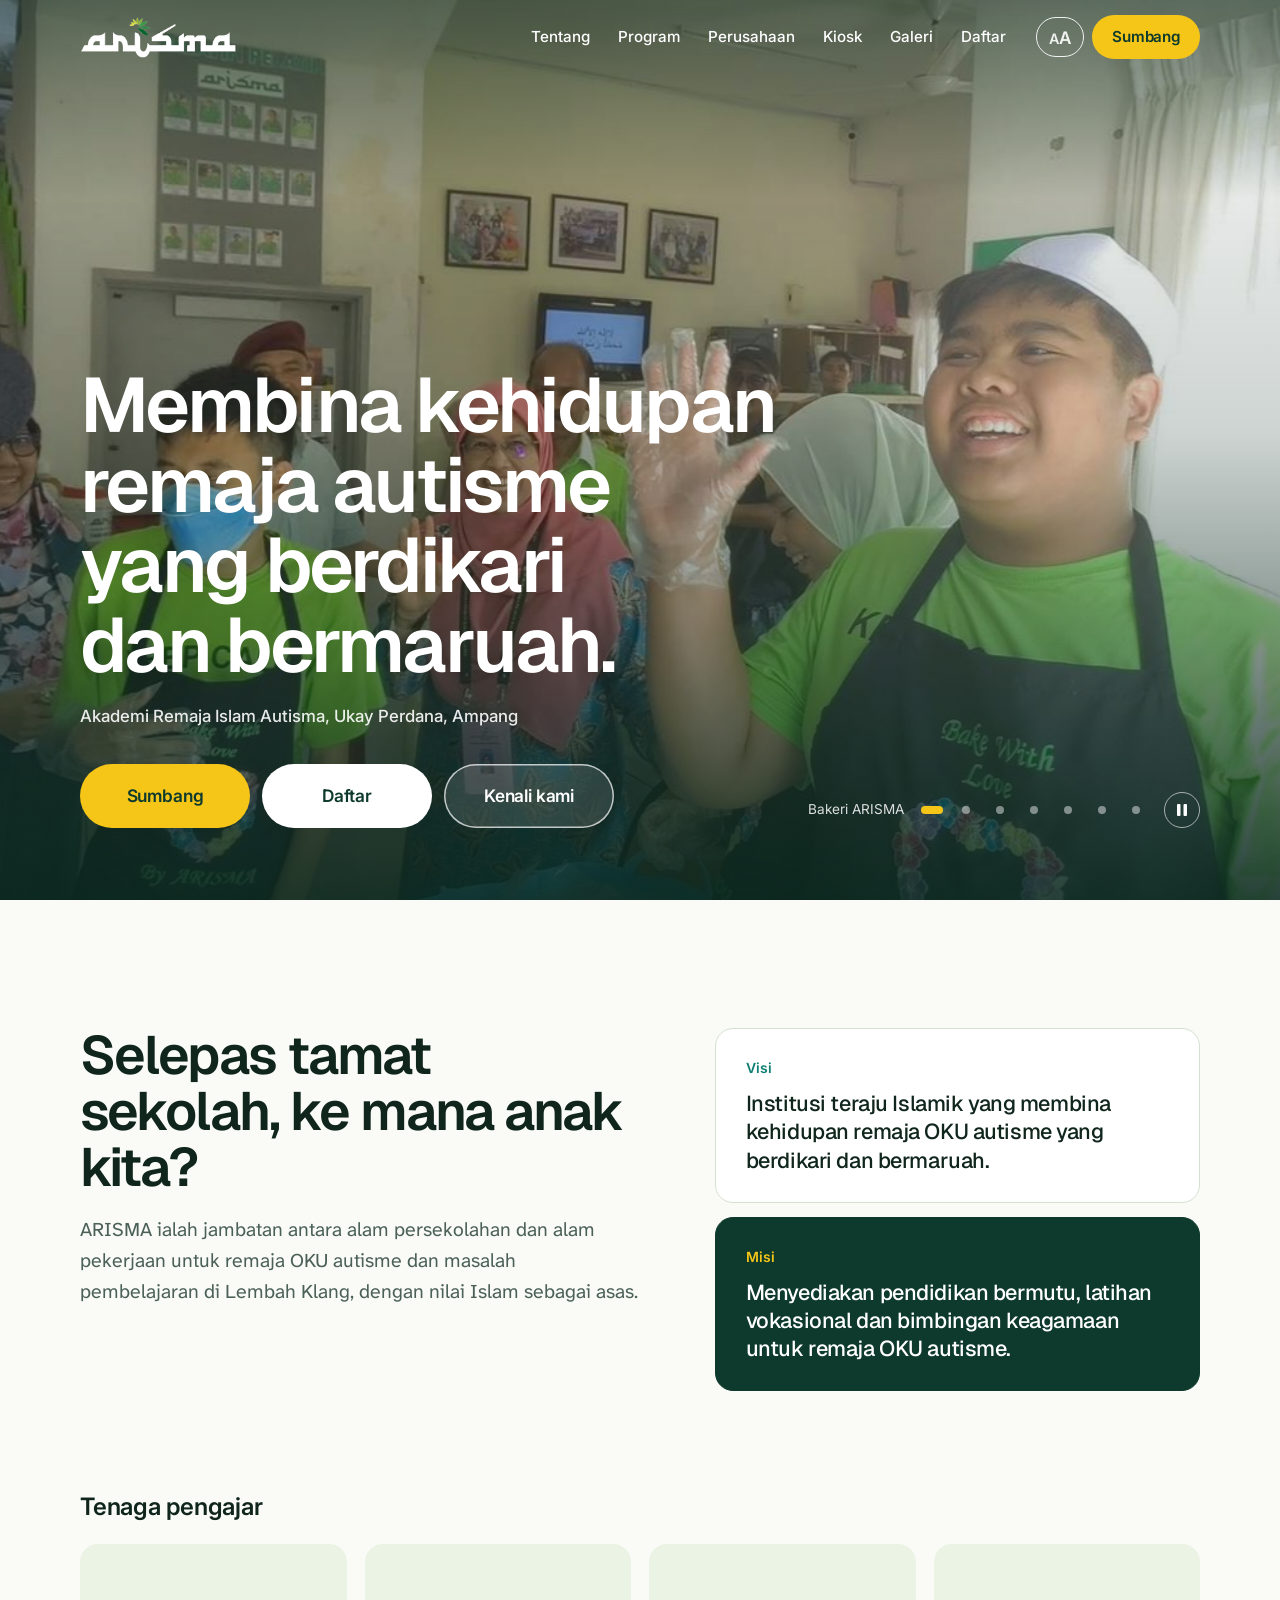
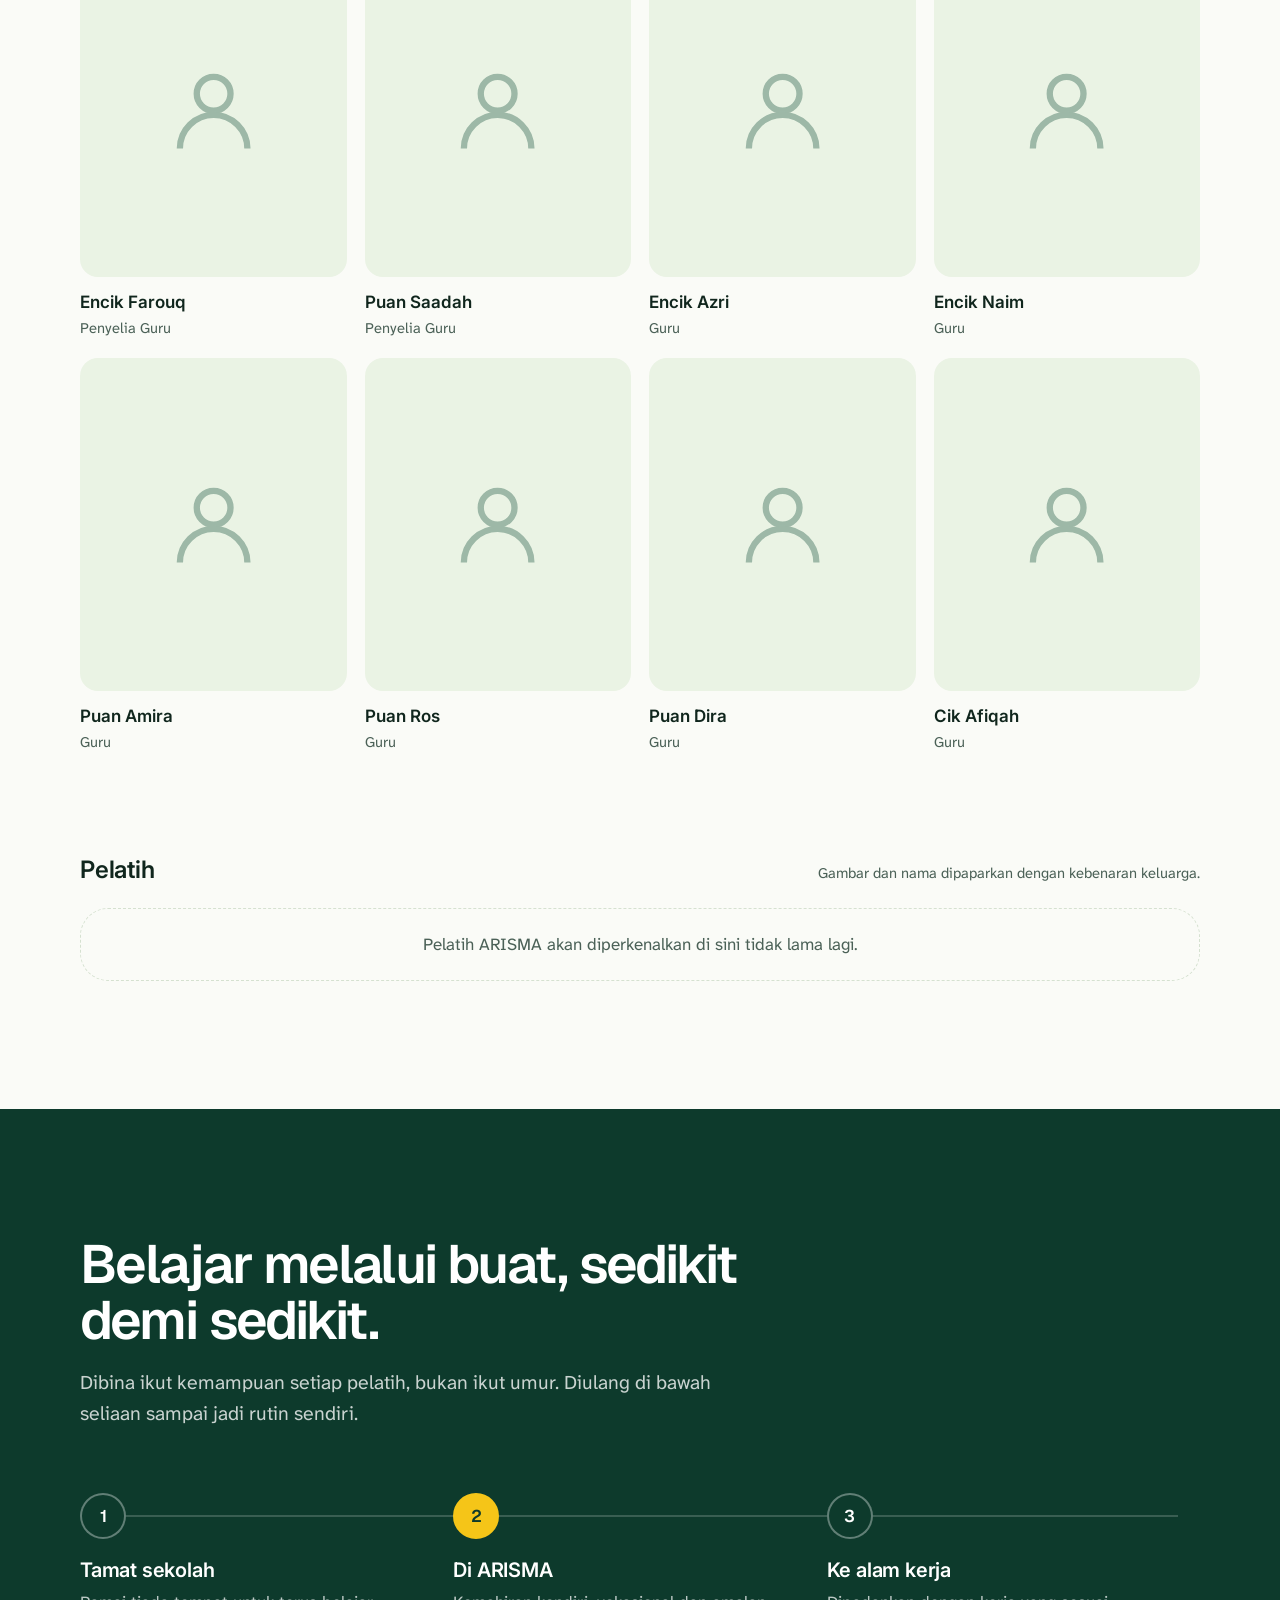
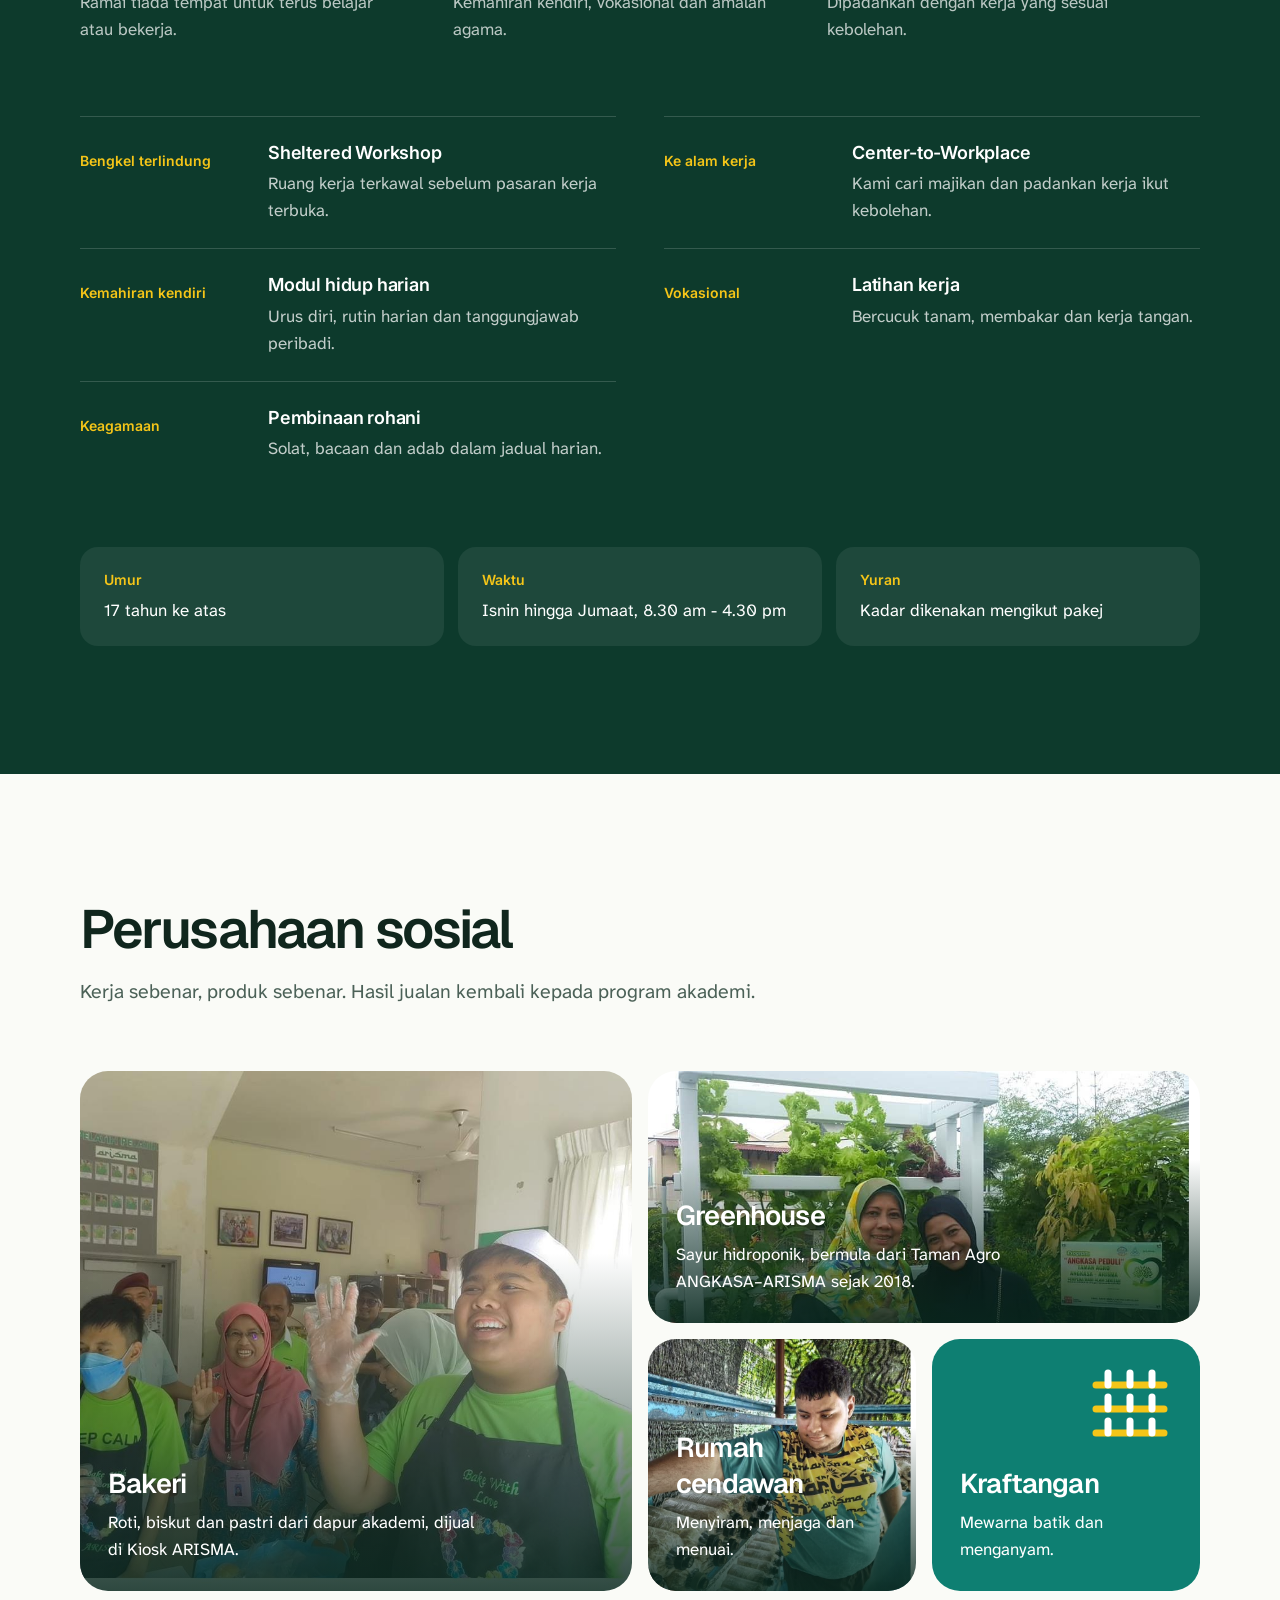
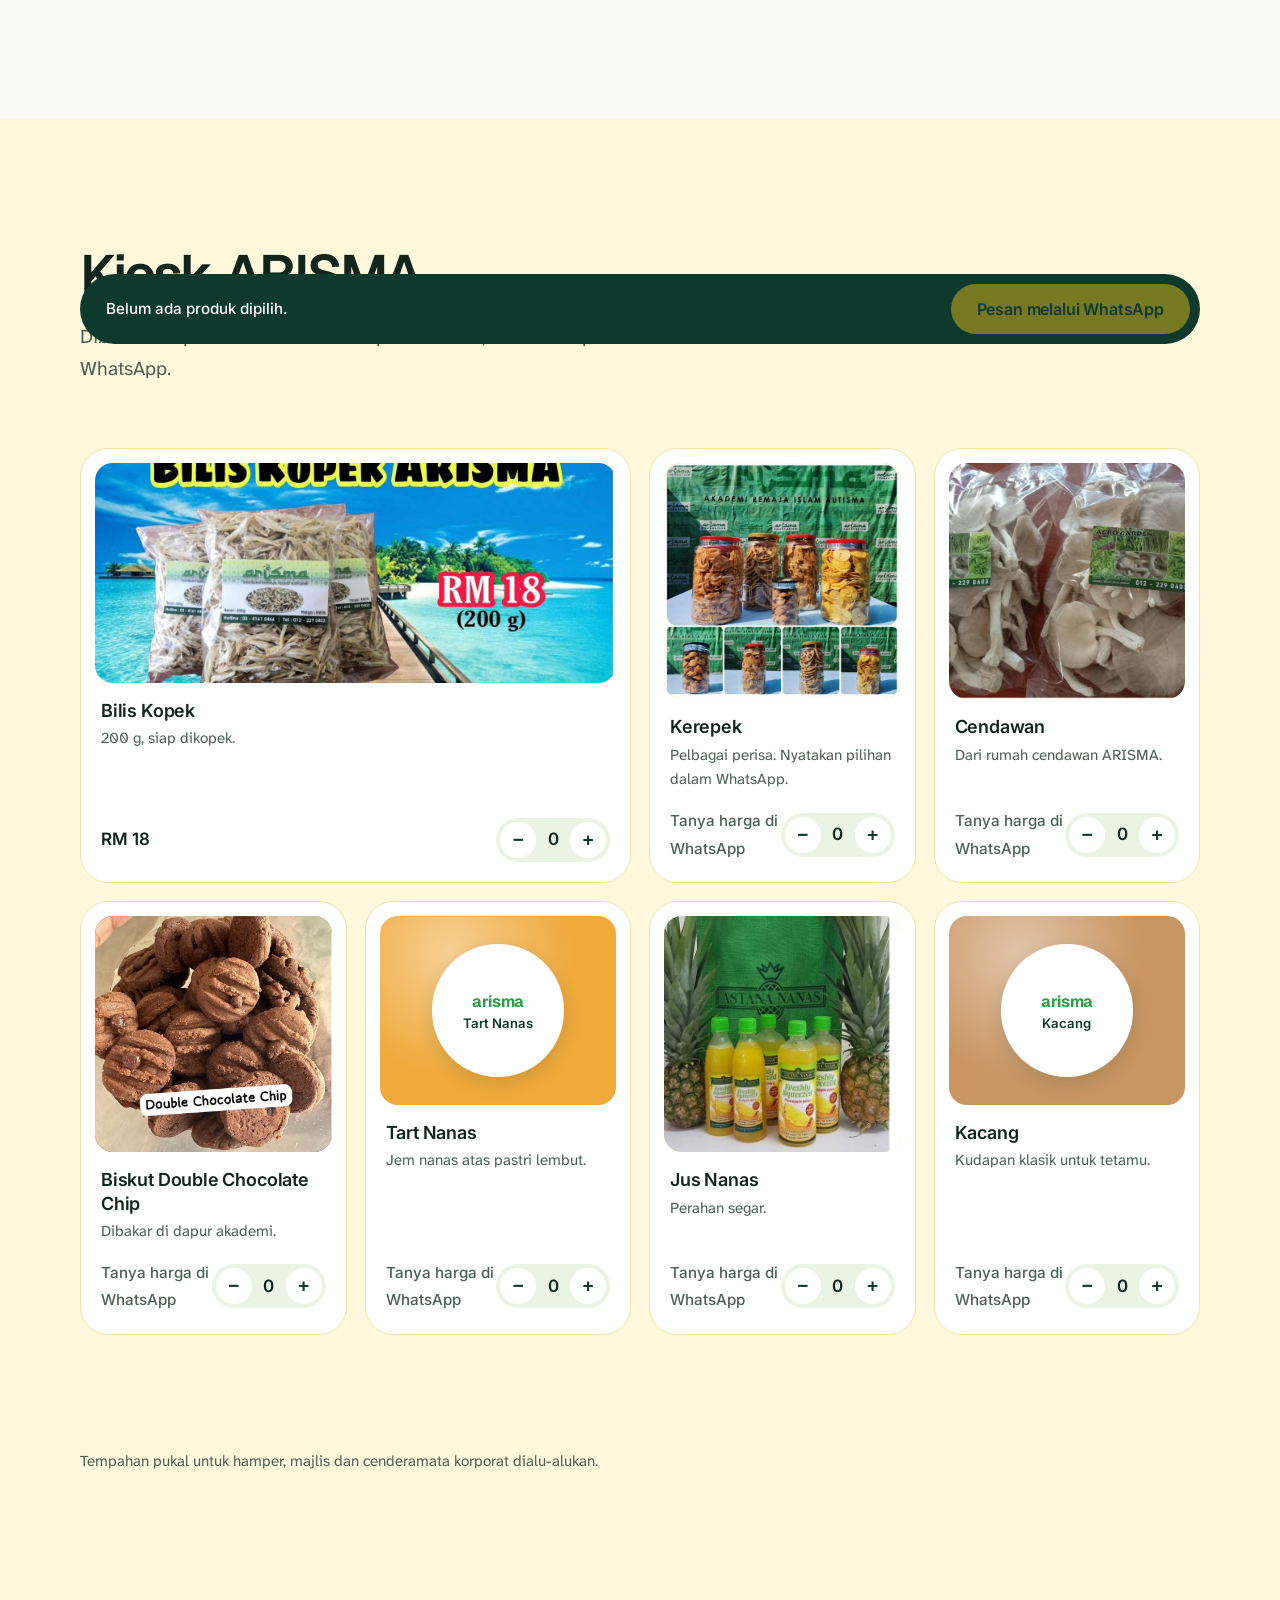
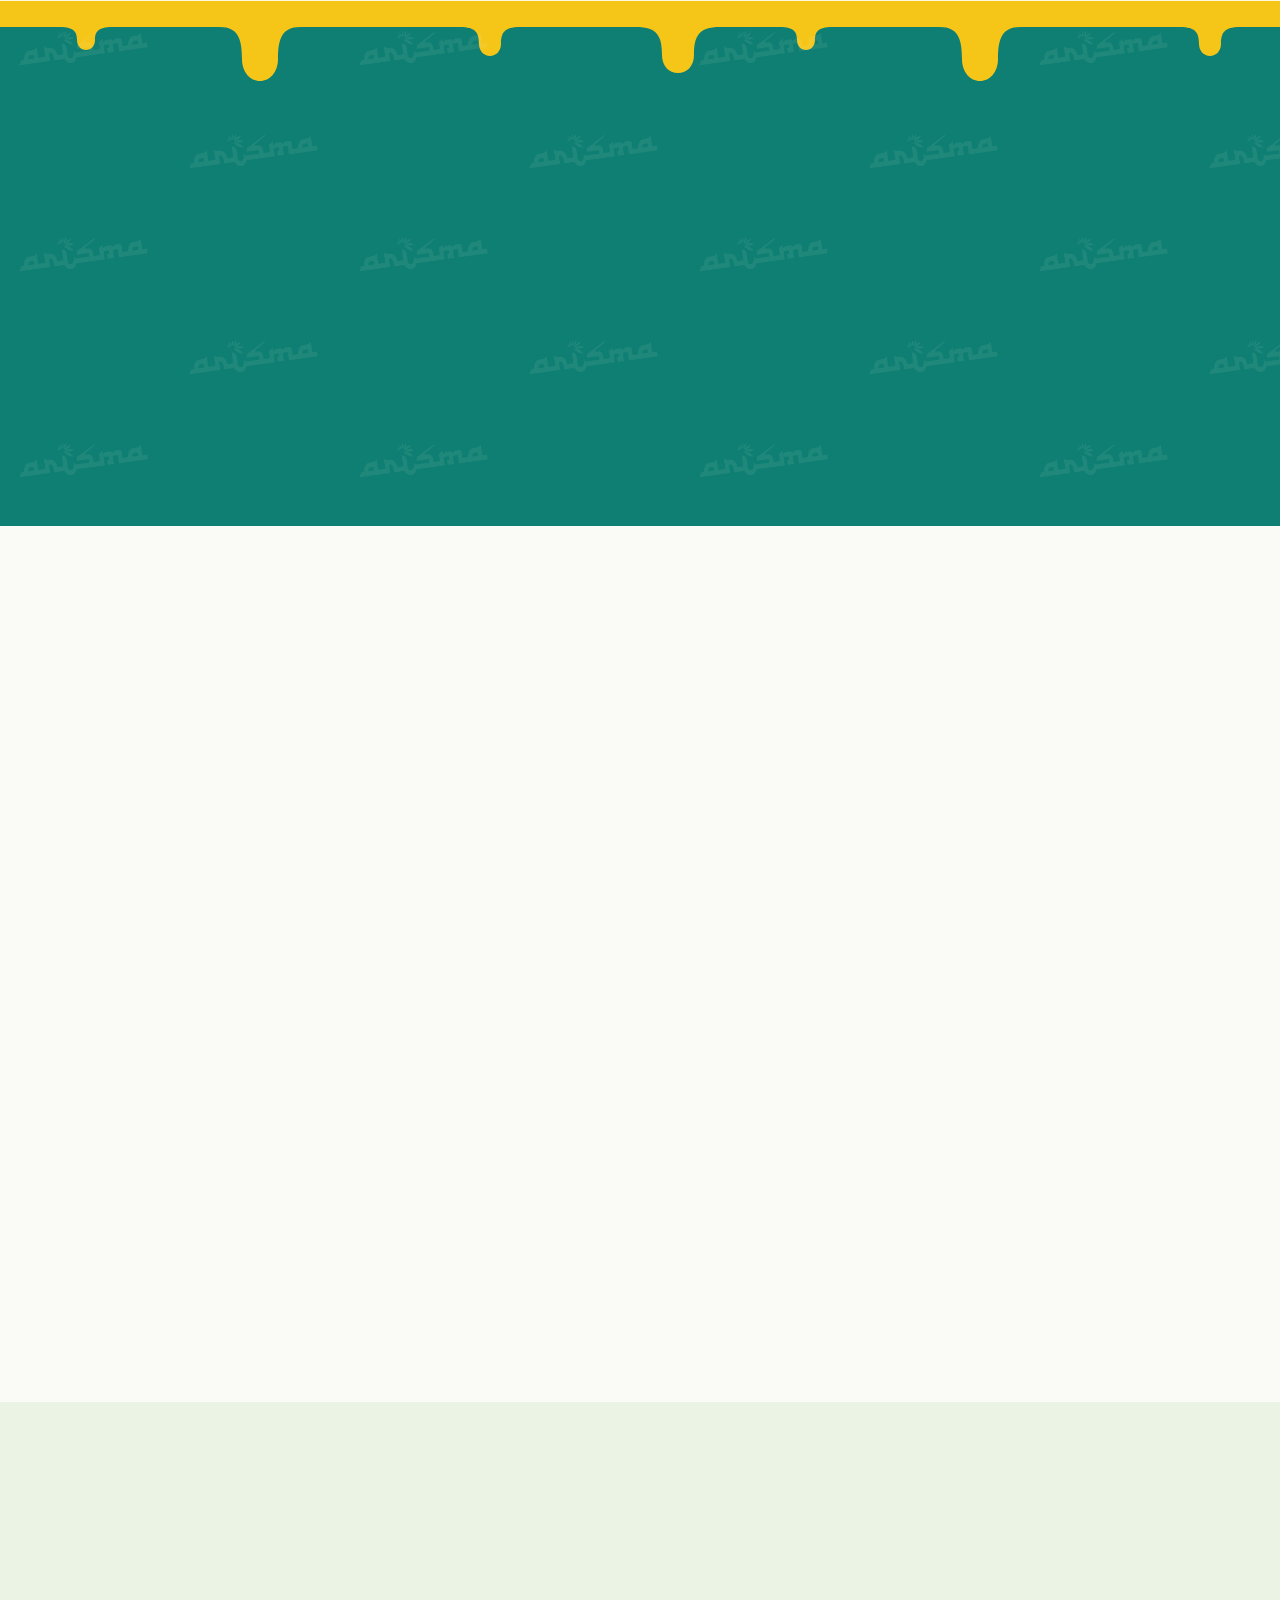
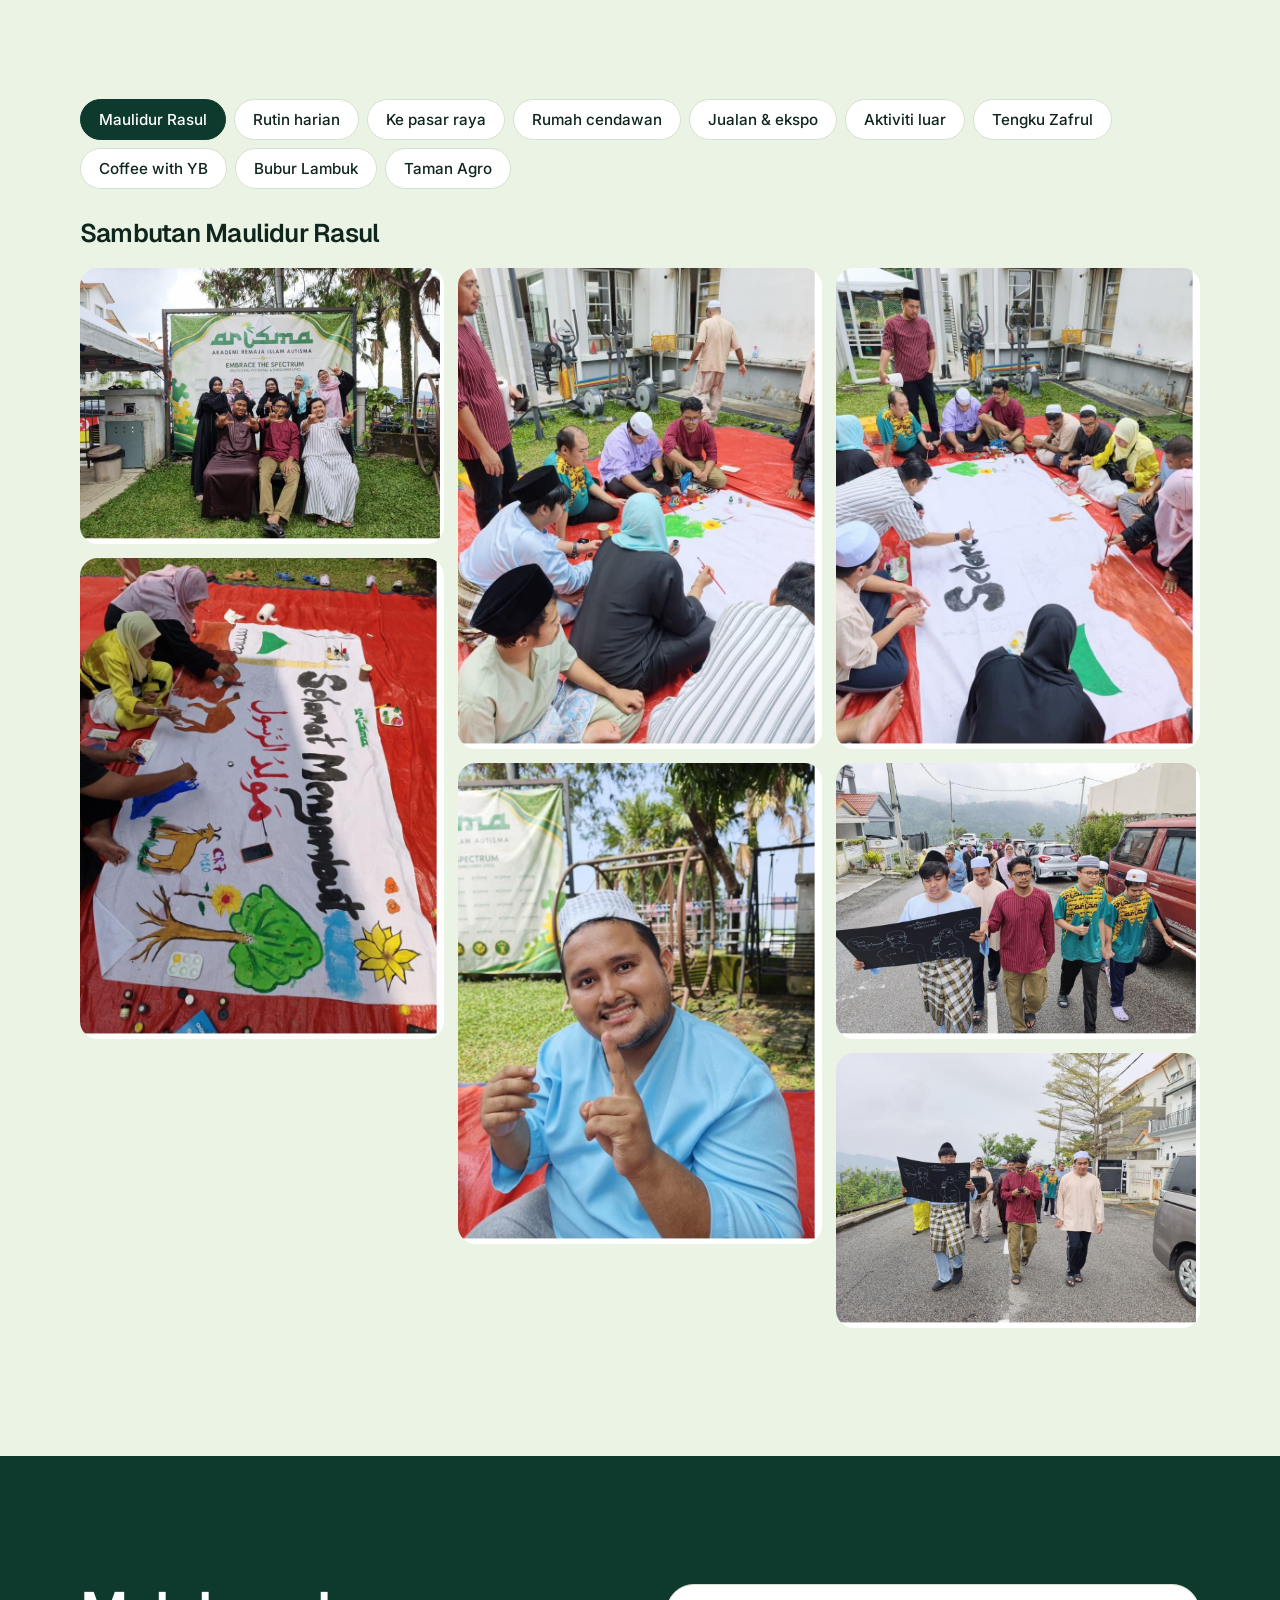
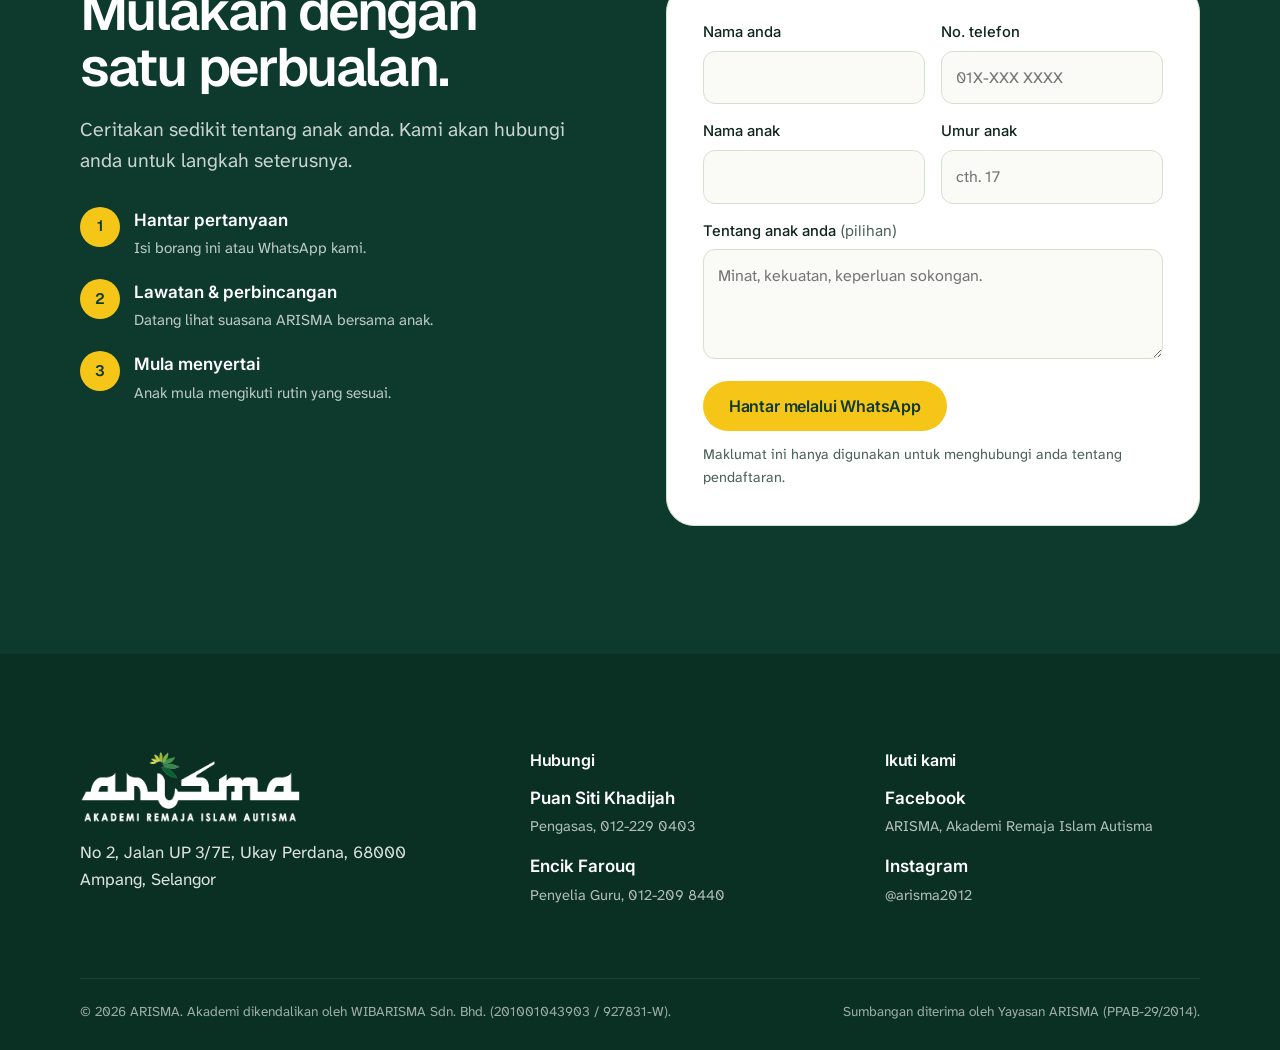
==== commit d56a4664: "Kemas-kemas: .gitignore, gambar lebih kecil, kad produk berfoto 1:1 - Tambah .gitignore untuk .wrang" ====
--- a/index.html
+++ b/index.html
@@ -259,6 +259,7 @@
 .item{background:#fff;border-radius:var(--r-lg);padding:14px 14px 20px;border:1px solid #F1E3A6;display:flex;flex-direction:column}
 .pack{aspect-ratio:5/4;border-radius:var(--r-md);display:grid;place-items:center;position:relative;overflow:hidden}
 .pack::before{content:"";position:absolute;inset:0;background:radial-gradient(circle at 30% 20%,rgba(255,255,255,.45),transparent 55%)}
+.item:not(.utama) .pack.foto{aspect-ratio:1/1}
 .sticker{position:relative;width:56%;aspect-ratio:1;border-radius:50%;background:#fff;display:grid;place-items:center;text-align:center;box-shadow:0 6px 18px rgba(13,58,44,.15);padding:10px}
 .sticker small{display:block;font-family:var(--f-display);font-weight:700;color:var(--hijau);letter-spacing:-.04em;font-size:1rem}
 .sticker span{display:block;font-family:var(--f-head);font-weight:600;font-size:.82rem;color:var(--hutan);line-height:1.2;margin-top:2px}
@@ -402,11 +403,11 @@
   <ul class="slides" id="slides">
     <li class="slide on" data-cap="Bakeri ARISMA"><img src="img/CWYB_3.jpg" alt="Pelatih berapron Bake with Love ketawa sambil melambai di dapur akademi." fetchpriority="high" style="--pos:60% 40%;--pos-m:72% 40%"></li>
     <li class="slide" data-cap="Aktiviti luar"><img src="img/luar_2.jpg" alt="Pelatih dan guru tersenyum berswafoto di sebelah van." loading="lazy" style="--pos:50% 45%;--pos-m:46% 45%"></li>
-    <li class="slide" data-cap="Bubur Lambuk bersama YB, Mac 2025"><img src="img/Bubur_Lambuk_YB_4.jpg" alt="Pelatih berjersi ARISMA bergambar bersama tetamu di hadapan latar akademi." loading="lazy" style="--pos:50% 50%;--pos-m:50% 55%"></li>
+    <li class="slide" data-cap="Bubur Lambuk bersama YB, Mac 2025"><img src="img/Bubur_Lambuk_YB_4_v2.jpg" alt="Pelatih berjersi ARISMA bergambar bersama tetamu di hadapan latar akademi." loading="lazy" style="--pos:50% 50%;--pos-m:50% 55%"></li>
     <li class="slide" data-cap="Sambutan Maulidur Rasul"><img src="img/maulid_1.jpg" alt="Pelatih tersenyum dan bergaya bersama guru di hadapan latar ARISMA." loading="lazy" style="--pos:45% 55%;--pos-m:56% 55%"></li>
-    <li class="slide" data-cap="Coffee with YB"><img src="img/CWYB_1.jpg" alt="Pelatih berbaju hijau membuat isyarat hati bersama tetamu." loading="lazy" style="--pos:50% 30%;--pos-m:42% 30%"></li>
-    <li class="slide" data-cap="Kunjungan Tengku Zafrul Aziz"><img src="img/TZ_3.jpg" alt="Tengku Zafrul bersama wakil ARISMA dan tetamu di khemah produk." loading="lazy" style="--pos:50% 30%;--pos-m:42% 30%"></li>
-    <li class="slide" data-cap="Kunjungan Tengku Zafrul Aziz"><img src="img/TZ_1.jpg" alt="Tetamu, tenaga pengajar dan pelatih bergambar beramai-ramai di hadapan latar ARISMA." loading="lazy" style="--pos:50% 35%;--pos-m:45% 35%"></li>
+    <li class="slide" data-cap="Coffee with YB"><img src="img/CWYB_1_v2.jpg" alt="Pelatih berbaju hijau membuat isyarat hati bersama tetamu." loading="lazy" style="--pos:50% 30%;--pos-m:42% 30%"></li>
+    <li class="slide" data-cap="Kunjungan Tengku Zafrul Aziz"><img src="img/TZ_3_v2.jpg" alt="Tengku Zafrul bersama wakil ARISMA dan tetamu di khemah produk." loading="lazy" style="--pos:50% 30%;--pos-m:42% 30%"></li>
+    <li class="slide" data-cap="Kunjungan Tengku Zafrul Aziz"><img src="img/TZ_1_v2.jpg" alt="Tetamu, tenaga pengajar dan pelatih bergambar beramai-ramai di hadapan latar ARISMA." loading="lazy" style="--pos:50% 35%;--pos-m:45% 35%"></li>
   </ul>
   <div class="wrap hero-inner">
     <h1>Membina kehidupan remaja autisme yang berdikari dan bermaruah.</h1>
@@ -673,15 +674,15 @@
     <div class="ev" role="tabpanel" id="p-je" aria-labelledby="t-je" hidden>
       <div class="ev-head"><h3>Jualan dan ekspo</h3><p>Produk pelatih di gerai dan pameran</p></div>
       <div class="grid">
-        <button type="button"><img src="img/jualan_1.jpg" alt="Gerai jualan dengan sayur dan balang kerepek." loading="lazy" width="1288" height="952"></button>
+        <button type="button"><img src="img/jualan_1_v2.jpg" alt="Gerai jualan dengan sayur dan balang kerepek." loading="lazy" width="1224" height="904"></button>
         <button type="button"><img src="img/jualan_2.jpg" alt="Balang kerepek ARISMA di gerai." loading="lazy" width="728" height="1288"></button>
         <button type="button"><img src="img/jualan_3.jpg" alt="Gerai ARISMA dengan sayur hidroponik." loading="lazy" width="784" height="1036"></button>
         <button type="button"><img src="img/jualan_4.jpg" alt="Wakil ARISMA di sebelah bunting di ekspo." loading="lazy" width="616" height="1092"></button>
         <button type="button"><img src="img/jualan_5.jpg" alt="Pengunjung di papan pameran." loading="lazy" width="616" height="1092"></button>
-        <button type="button"><img src="img/jualan_6.jpg" alt="Pengunjung di gerai ARISMA." loading="lazy" width="728" height="1288"></button>
+        <button type="button"><img src="img/jualan_6_v2.jpg" alt="Pengunjung di gerai ARISMA." loading="lazy" width="728" height="1288"></button>
         <button type="button"><img src="img/jualan_7.jpg" alt="Pengunjung bersama wakil ARISMA di gerai." loading="lazy" width="728" height="1288"></button>
         <button type="button"><img src="img/jualan_8.jpg" alt="Wakil ARISMA bersama pengunjung di ekspo." loading="lazy" width="728" height="1288"></button>
-        <button type="button"><img src="img/jualan_9.jpg" alt="Pembeli membawa sayur segar dari gerai." loading="lazy" width="952" height="1288"></button>
+        <button type="button"><img src="img/jualan_9_v2.jpg" alt="Pembeli membawa sayur segar dari gerai." loading="lazy" width="781" height="1056"></button>
       </div>
     </div>
 
@@ -698,11 +699,11 @@
     <div class="ev" role="tabpanel" id="p-tz" aria-labelledby="t-tz" hidden>
       <div class="ev-head"><h3>Kunjungan YM Datuk Seri Utama Tengku Zafrul Aziz</h3><p data-isi hidden><span class="isi">[isi: tarikh]</span></p></div>
       <div class="grid">
-        <button type="button"><img src="img/TZ_1.jpg" alt="Tetamu, tenaga pengajar dan pelatih bergambar beramai-ramai di hadapan latar ARISMA." loading="lazy" width="1372" height="896"></button>
+        <button type="button"><img src="img/TZ_1_v2.jpg" alt="Tetamu, tenaga pengajar dan pelatih bergambar beramai-ramai di hadapan latar ARISMA." loading="lazy" width="1303" height="851"></button>
         <button type="button"><img src="img/TZ_2.jpg" alt="Tengku Zafrul berucap kepada warga ARISMA di hadapan pintu akademi." loading="lazy" width="1372" height="896"></button>
         <button type="button"><img src="img/TZ_4.jpg" alt="Seorang pelatih melambai dengan gembira di khemah pameran." loading="lazy" width="1372" height="896"></button>
-        <button type="button"><img src="img/TZ_3.jpg" alt="Tengku Zafrul bersama wakil ARISMA dan tetamu di khemah produk." loading="lazy" width="1400" height="868"></button>
-        <button type="button"><img src="img/TZ_5.jpg" alt="Pelatih dan tenaga pengajar bergaya ceria di hadapan latar ARISMA." loading="lazy" width="1372" height="896"></button>
+        <button type="button"><img src="img/TZ_3_v2.jpg" alt="Tengku Zafrul bersama wakil ARISMA dan tetamu di khemah produk." loading="lazy" width="1260" height="781"></button>
+        <button type="button"><img src="img/TZ_5_v2.jpg" alt="Pelatih dan tenaga pengajar bergaya ceria di hadapan latar ARISMA." loading="lazy" width="1235" height="806"></button>
       </div>
     </div>
 
@@ -710,10 +711,10 @@
       <div class="ev-head"><h3>Coffee with YB</h3><p data-isi hidden><span class="isi">[isi: tarikh]</span></p></div>
       <div class="grid">
         <button type="button"><img src="img/CWYB_3.jpg" alt="Pelatih berapron Bake with Love melambai di dapur akademi." loading="lazy" width="1456" height="840"></button>
-        <button type="button"><img src="img/CWYB_1.jpg" alt="Pelatih dan tetamu membuat isyarat hati di hadapan latar ARISMA." loading="lazy" width="1568" height="728"></button>
+        <button type="button"><img src="img/CWYB_1_v2.jpg" alt="Pelatih dan tetamu membuat isyarat hati di hadapan latar ARISMA." loading="lazy" width="1568" height="728"></button>
         <button type="button"><img src="img/CWYB_4.jpg" alt="Tetamu dan ibu bapa bergambar di dapur, di hadapan rak barang jualan." loading="lazy" width="1568" height="728"></button>
-        <button type="button"><img src="img/CWYB_2.jpg" alt="Dua tetamu di sebelah sepanduk Coffee with YB." loading="lazy" width="1316" height="924"></button>
-        <button type="button"><img src="img/CWYB_5.jpg" alt="Tetamu bergambar di antara dua sepanduk Coffee with YB." loading="lazy" width="1568" height="728"></button>
+        <button type="button"><img src="img/CWYB_2_v2.jpg" alt="Dua tetamu di sebelah sepanduk Coffee with YB." loading="lazy" width="1250" height="878"></button>
+        <button type="button"><img src="img/CWYB_5_v2.jpg" alt="Tetamu bergambar di antara dua sepanduk Coffee with YB." loading="lazy" width="1490" height="692"></button>
         <button type="button"><img src="img/CWYB_6.jpg" alt="Wakil ARISMA ditemu bual oleh krew televisyen." loading="lazy" width="1568" height="728"></button>
       </div>
     </div>
@@ -721,13 +722,13 @@
     <div class="ev" role="tabpanel" id="p-bl" aria-labelledby="t-bl" hidden>
       <div class="ev-head"><h3>Bubur Lambuk bersama YB</h3><p>25 Mac 2025</p></div>
       <div class="grid">
-        <button type="button"><img src="img/Bubur_Lambuk_YB_4.jpg" alt="Pelatih berjersi ARISMA bergambar bersama tetamu dan hamper." loading="lazy" width="1568" height="728"></button>
+        <button type="button"><img src="img/Bubur_Lambuk_YB_4_v2.jpg" alt="Pelatih berjersi ARISMA bergambar bersama tetamu dan hamper." loading="lazy" width="1490" height="692"></button>
         <button type="button"><img src="img/Bubur_Lambuk_YB_6.jpg" alt="Seorang pelatih mencuci periuk besar selepas memasak bubur." loading="lazy" width="504" height="1120"></button>
         <button type="button"><img src="img/Bubur_Lambuk_YB_2.jpg" alt="Tetamu membantu pelatih mengisi bubur lambuk ke dalam bekas." loading="lazy" width="1288" height="728"></button>
         <button type="button"><img src="img/Bubur_Lambuk_YB_7.jpg" alt="Deretan bekas bubur lambuk berlabel ARISMA di atas meja." loading="lazy" width="756" height="1568"></button>
         <button type="button"><img src="img/Bubur_Lambuk_YB_5.jpg" alt="Penyerahan cek sumbangan di hadapan latar ARISMA." loading="lazy" width="1568" height="728"></button>
         <button type="button"><img src="img/Bubur_Lambuk_YB_3.jpg" alt="Tetamu berbual di hadapan poster aktiviti pelatih." loading="lazy" width="1568" height="728"></button>
-        <button type="button"><img src="img/Bubur_Lambuk_YB_1.jpg" alt="Dua tetamu di meja, dengan poster aktiviti pelatih di belakang." loading="lazy" width="1568" height="756"></button>
+        <button type="button"><img src="img/Bubur_Lambuk_YB_1_v2.jpg" alt="Dua tetamu di meja, dengan poster aktiviti pelatih di belakang." loading="lazy" width="1490" height="718"></button>
       </div>
     </div>
 
